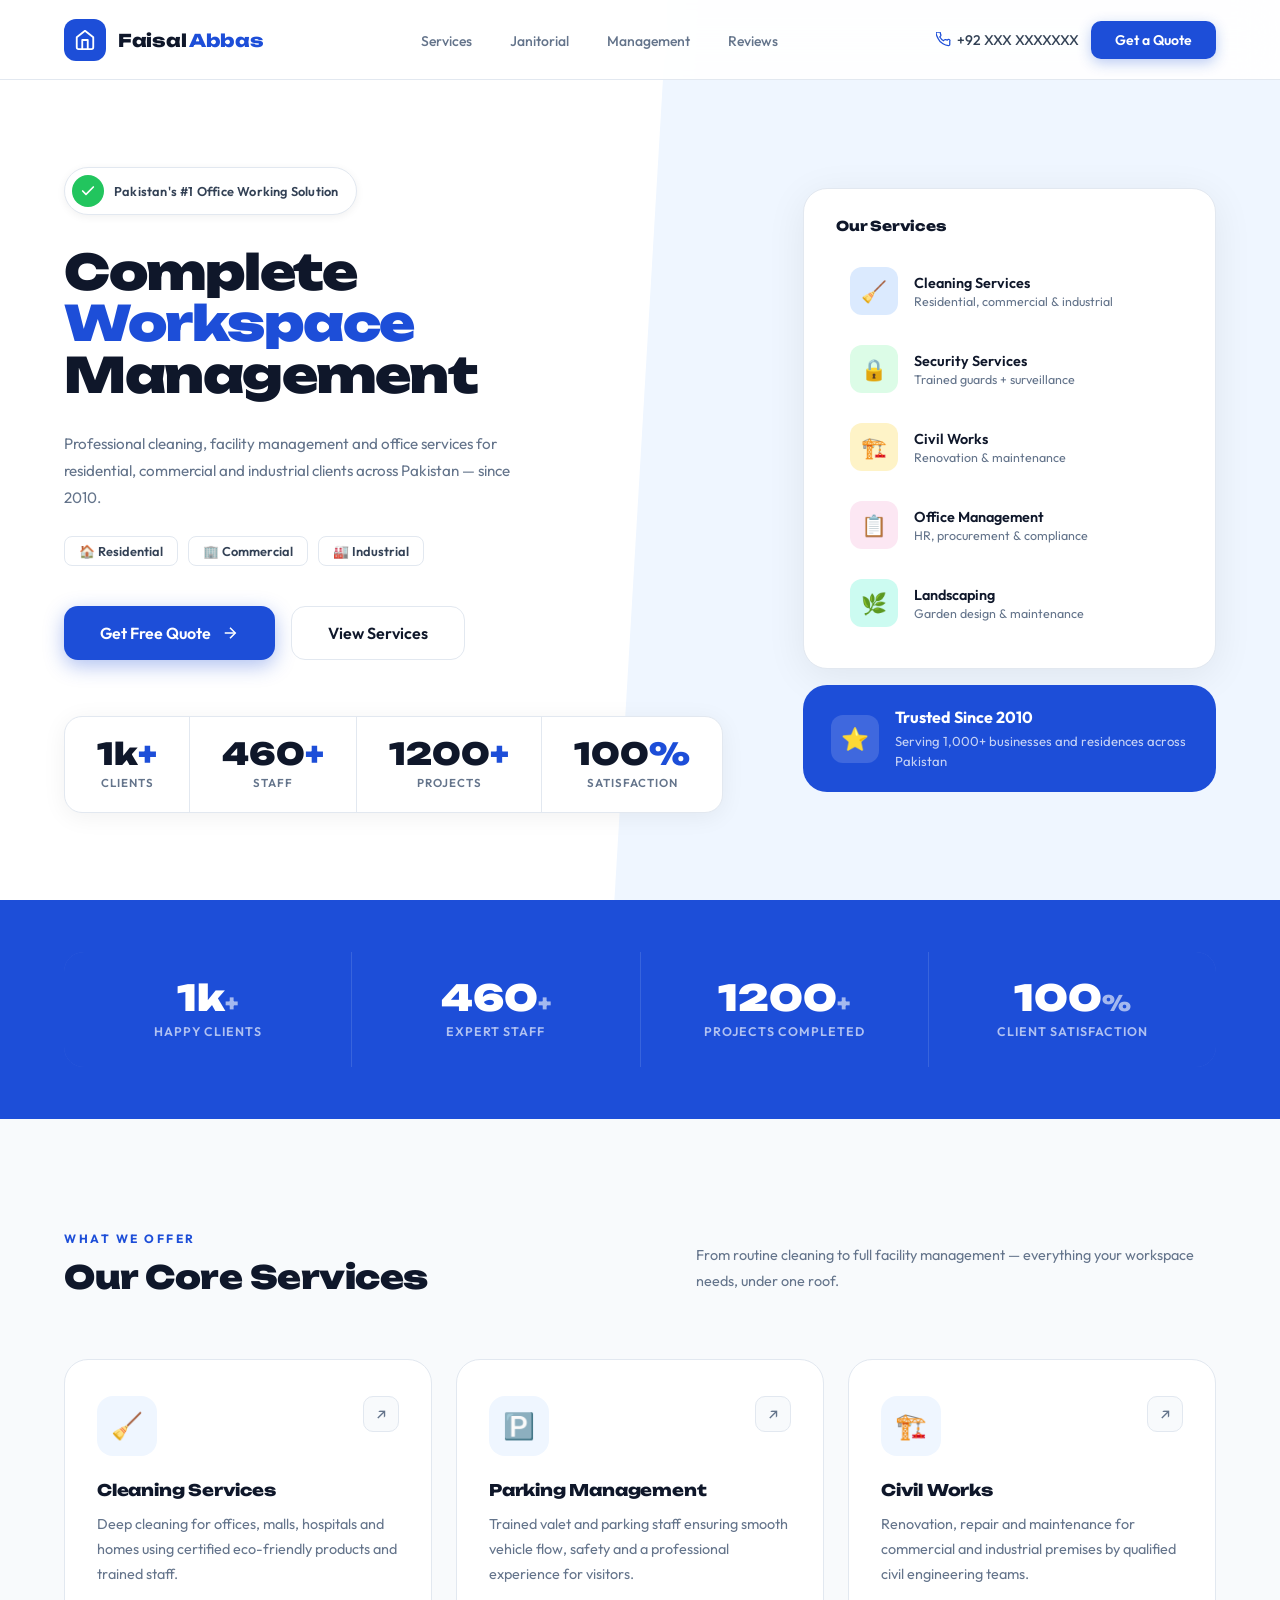
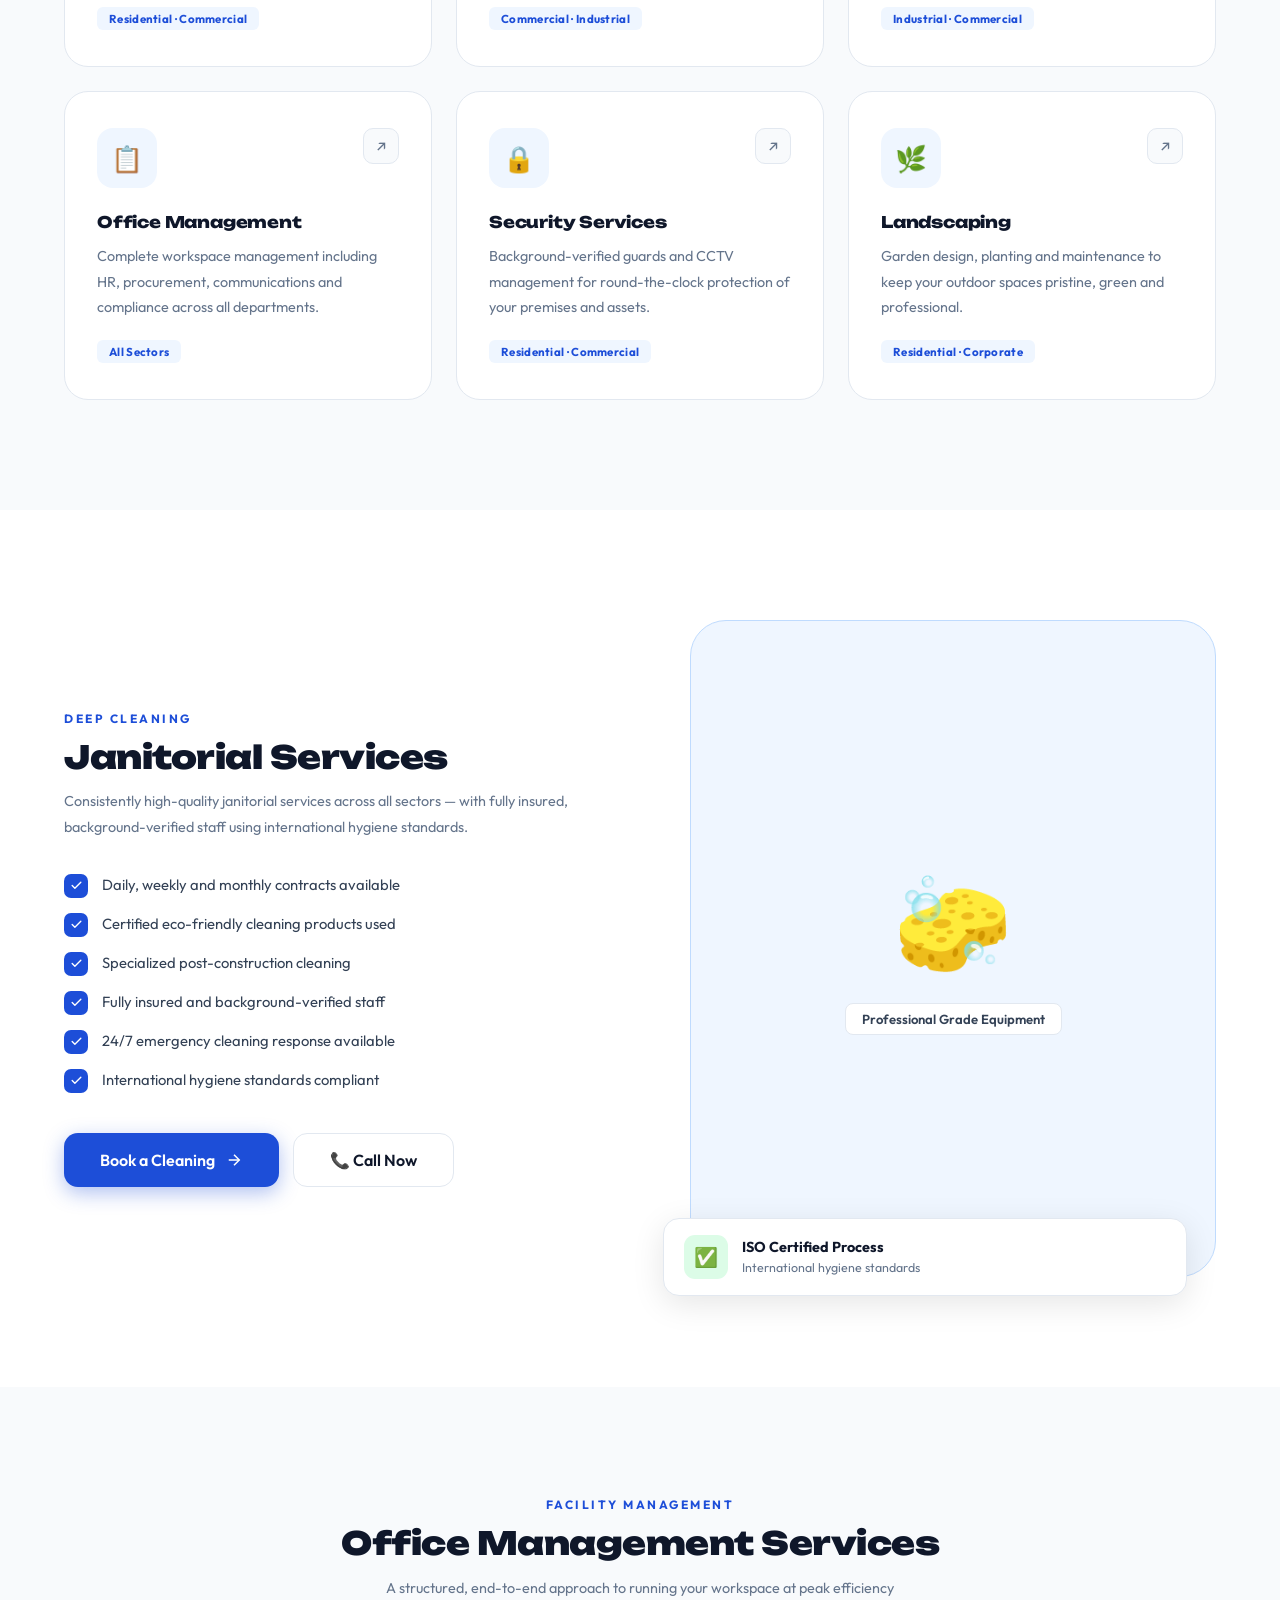
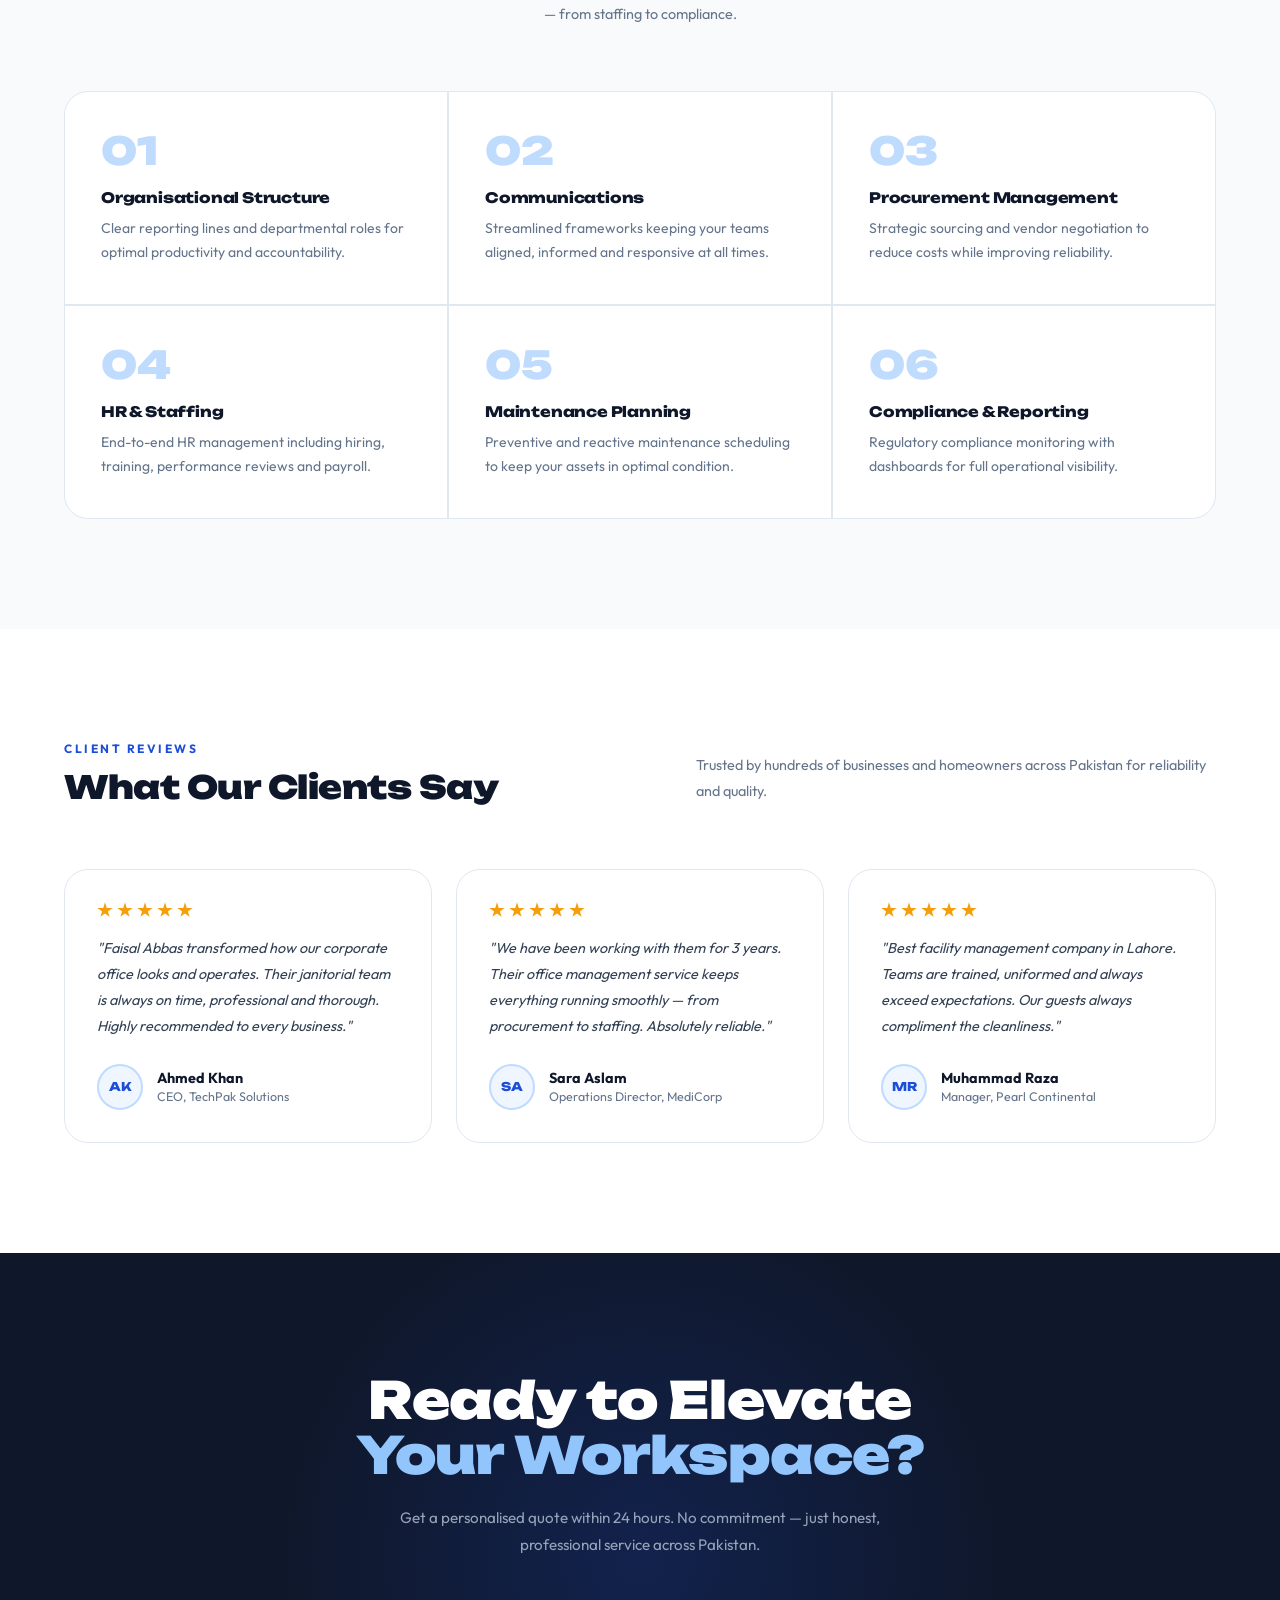
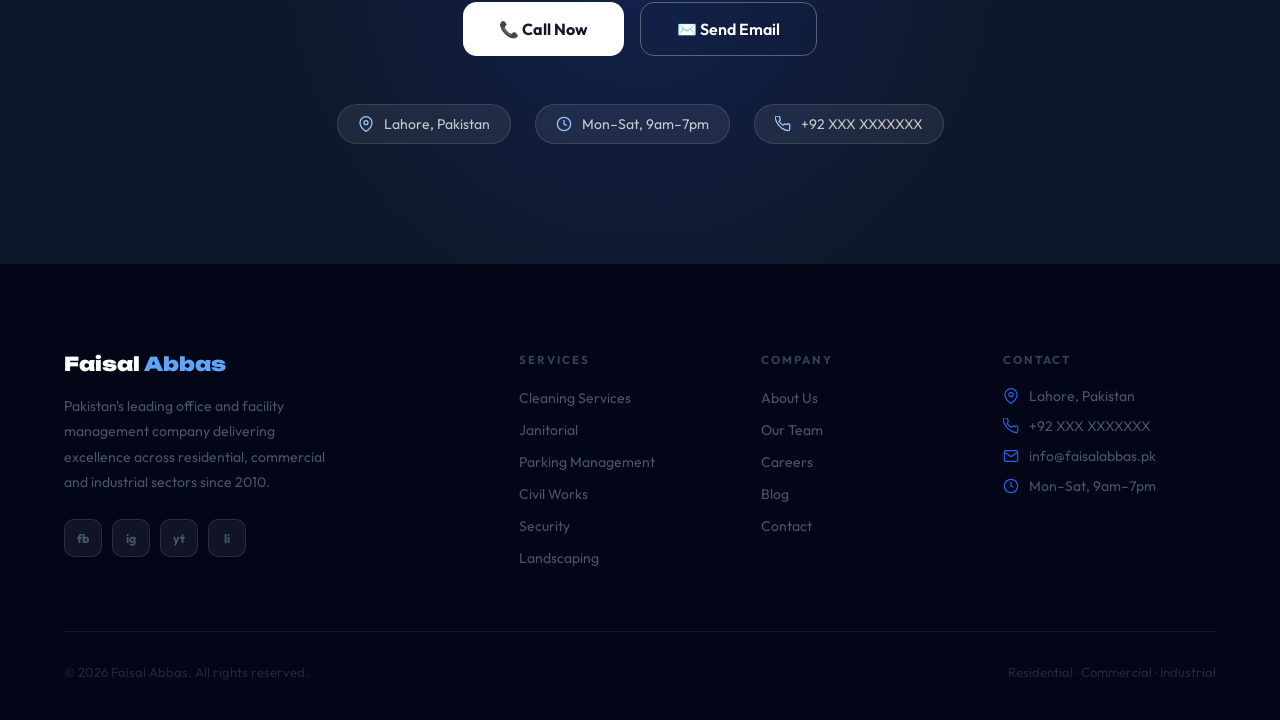
==== index.html @ 0526e0ce "git init" ====
<!DOCTYPE html>
<html lang="en">
<head>
<meta charset="UTF-8">
<meta name="viewport" content="width=device-width, initial-scale=1.0">
<title>Faisal Abbas – Pakistan's #1 Office Working Solution</title>
<link rel="preconnect" href="https://fonts.googleapis.com">
<link href="https://fonts.googleapis.com/css2?family=Unbounded:wght@700;800;900&family=Outfit:wght@300;400;500;600&display=swap" rel="stylesheet">
<style>
/* ═══════════════════════════════════════════
   RESET & BASE
═══════════════════════════════════════════ */
*, *::before, *::after { box-sizing: border-box; margin: 0; padding: 0; }

:root {
  --blue:       #1D4ED8;
  --blue-dark:  #1E3A8A;
  --blue-light: #EFF6FF;
  --blue-mid:   #BFDBFE;
  --ink:        #0F172A;
  --body:       #334155;
  --muted:      #64748B;
  --border:     #E2E8F0;
  --bg:         #F8FAFC;
  --white:      #FFFFFF;
  --gold:       #F59E0B;
  --green:      #22C55E;

  --nav-h:      80px;
  --max:        1440px;
  --gutter:     clamp(24px, 5vw, 120px);
  --radius:     14px;
  --radius-lg:  24px;
  --radius-xl:  36px;
}

html { scroll-behavior: smooth; }
body {
  font-family: 'Outfit', sans-serif;
  background: var(--white);
  color: var(--ink);
  overflow-x: hidden;
  -webkit-font-smoothing: antialiased;
}

img { display: block; max-width: 100%; }
a { text-decoration: none; }

/* ═══════════════════════════════════════════
   LAYOUT UTILITY
═══════════════════════════════════════════ */
.wrap {
  width: 100%;
  max-width: var(--max);
  margin-left: auto;
  margin-right: auto;
  padding-left: var(--gutter);
  padding-right: var(--gutter);
}

/* ═══════════════════════════════════════════
   NAVBAR
═══════════════════════════════════════════ */
.nav {
  position: fixed;
  top: 0; left: 0; right: 0;
  z-index: 9999;
  height: var(--nav-h);
  background: rgba(255,255,255,0.90);
  backdrop-filter: blur(20px);
  -webkit-backdrop-filter: blur(20px);
  border-bottom: 1px solid var(--border);
  transition: box-shadow .3s;
}
.nav.scrolled { box-shadow: 0 4px 32px rgba(0,0,0,0.08); }
.nav-inner {
  height: 100%;
  display: flex;
  align-items: center;
  justify-content: space-between;
  gap: 32px;
}
.logo {
  display: flex;
  align-items: center;
  gap: 12px;
  flex-shrink: 0;
}
.logo-badge {
  width: 42px; height: 42px;
  border-radius: 12px;
  background: var(--blue);
  display: flex; align-items: center; justify-content: center;
}
.logo-badge svg { width: 22px; height: 22px; fill: none; stroke: #fff; stroke-width: 2; stroke-linecap: round; stroke-linejoin: round; }
.logo-name {
  font-family: 'Unbounded', sans-serif;
  font-size: 1.1rem; font-weight: 800;
  color: var(--ink); letter-spacing: -.3px;
}
.logo-name span { color: var(--blue); }

.nav-links {
  display: flex; align-items: center; gap: 2px;
  list-style: none;
  flex: 1; justify-content: center;
}
.nav-links a {
  font-size: .875rem; font-weight: 500;
  color: var(--muted); padding: 9px 18px;
  border-radius: 10px;
  transition: color .2s, background .2s;
}
.nav-links a:hover { color: var(--blue); background: var(--blue-light); }

.nav-right { display: flex; align-items: center; gap: 12px; flex-shrink: 0; }
.nav-tel {
  font-size: .875rem; font-weight: 500;
  color: var(--body); display: flex; align-items: center; gap: 6px;
}
.nav-tel svg { width: 15px; height: 15px; stroke: var(--blue); fill: none; stroke-width: 2; }
.btn-nav {
  background: var(--blue); color: #fff;
  padding: 10px 24px; border-radius: 10px;
  font-size: .875rem; font-weight: 600;
  border: none; cursor: pointer;
  transition: background .2s, transform .2s, box-shadow .2s;
  box-shadow: 0 4px 14px rgba(29,78,216,.3);
  white-space: nowrap;
}
.btn-nav:hover { background: var(--blue-dark); transform: translateY(-1px); box-shadow: 0 8px 24px rgba(29,78,216,.4); }

.hamburger {
  display: none; flex-direction: column; gap: 5px;
  background: none; border: none; cursor: pointer; padding: 6px;
}
.hamburger span { display: block; width: 24px; height: 2px; background: var(--ink); border-radius: 2px; transition: .28s; }
.hamburger.open span:nth-child(1) { transform: rotate(45deg) translate(5px, 5px); }
.hamburger.open span:nth-child(2) { opacity: 0; }
.hamburger.open span:nth-child(3) { transform: rotate(-45deg) translate(5px, -5px); }

/* Mobile menu */
.mob-nav {
  display: none;
  position: fixed;
  top: var(--nav-h); left: 0; right: 0;
  background: var(--white);
  border-bottom: 1px solid var(--border);
  z-index: 9998;
  padding: 20px var(--gutter) 28px;
  flex-direction: column; gap: 4px;
  box-shadow: 0 8px 32px rgba(0,0,0,.1);
}
.mob-nav.open { display: flex; }
.mob-nav a {
  font-size: 1rem; font-weight: 500; color: var(--body);
  padding: 13px 16px; border-radius: 10px;
  transition: background .15s, color .15s;
}
.mob-nav a:hover { background: var(--blue-light); color: var(--blue); }
.mob-nav .mob-cta {
  margin-top: 12px; background: var(--blue); color: #fff !important;
  text-align: center; font-weight: 600; border-radius: 12px; padding: 14px !important;
}

/* ═══════════════════════════════════════════
   HERO
═══════════════════════════════════════════ */
.hero {
  padding-top: var(--nav-h);
  min-height: 100vh;
  display: flex; flex-direction: column;
  background: var(--white);
  position: relative;
  overflow: hidden;
}

/* Big decorative shape */
.hero::before {
  content: '';
  position: absolute;
  top: 0; right: 0;
  width: 52%;
  height: 100%;
  background: var(--blue-light);
  clip-path: polygon(8% 0%, 100% 0%, 100% 100%, 0% 100%);
  z-index: 0;
}

.hero-wrap {
  flex: 1;
  display: grid;
  grid-template-columns: 1fr 1fr;
  align-items: center;
  gap: 80px;
  padding-top: 80px;
  padding-bottom: 80px;
  position: relative;
  z-index: 1;
}

/* Left */
.hero-left {}
.hero-eyebrow {
  display: inline-flex; align-items: center; gap: 10px;
  background: var(--white);
  border: 1px solid var(--border);
  border-radius: 100px;
  padding: 7px 18px 7px 7px;
  margin-bottom: 32px;
  box-shadow: 0 2px 8px rgba(0,0,0,.06);
}
.eyebrow-dot {
  width: 32px; height: 32px; border-radius: 50%;
  background: var(--green);
  display: flex; align-items: center; justify-content: center;
}
.eyebrow-dot svg { width: 16px; height: 16px; stroke: #fff; fill: none; stroke-width: 2.5; stroke-linecap: round; stroke-linejoin: round; }
.hero-eyebrow span { font-size: .8rem; font-weight: 600; color: var(--body); letter-spacing: .2px; }

.hero h1 {
  font-family: 'Unbounded', sans-serif;
  font-size: clamp(2.6rem, 3.8vw, 5.2rem);
  font-weight: 900;
  line-height: 1.06;
  letter-spacing: -1.5px;
  color: var(--ink);
}
.hero h1 .accent { color: var(--blue); }
.hero h1 .line-block { display: block; }

.hero-sub {
  margin-top: 28px;
  font-size: clamp(.95rem, 1.1vw, 1.15rem);
  color: var(--muted);
  line-height: 1.8;
  max-width: 480px;
  font-weight: 400;
}

.hero-sectors {
  display: flex; gap: 10px; flex-wrap: wrap;
  margin-top: 24px;
}
.sector {
  font-size: .8rem; font-weight: 600; color: var(--body);
  background: var(--white); border: 1px solid var(--border);
  border-radius: 8px; padding: 6px 14px;
}

.hero-actions {
  display: flex; gap: 16px; flex-wrap: wrap;
  margin-top: 40px;
}

.btn-primary {
  display: inline-flex; align-items: center; gap: 10px;
  background: var(--blue); color: #fff;
  padding: 16px 36px; border-radius: var(--radius);
  font-size: 1rem; font-weight: 600;
  border: none; cursor: pointer;
  box-shadow: 0 6px 20px rgba(29,78,216,.35);
  transition: transform .22s, box-shadow .22s, background .22s;
}
.btn-primary:hover { transform: translateY(-3px); box-shadow: 0 14px 36px rgba(29,78,216,.45); background: var(--blue-dark); }
.btn-primary svg { width: 18px; height: 18px; stroke: #fff; fill: none; stroke-width: 2; }

.btn-secondary {
  display: inline-flex; align-items: center; gap: 10px;
  background: var(--white); color: var(--ink);
  padding: 16px 36px; border-radius: var(--radius);
  font-size: 1rem; font-weight: 600;
  border: 1.5px solid var(--border);
  transition: border-color .2s, transform .2s;
}
.btn-secondary:hover { border-color: #94a3b8; transform: translateY(-2px); }

.hero-stats {
  display: flex; gap: 0;
  margin-top: 56px;
  background: var(--white);
  border: 1px solid var(--border);
  border-radius: 18px;
  overflow: hidden;
  box-shadow: 0 4px 24px rgba(0,0,0,.06);
  width: fit-content;
}
.hs {
  padding: 22px 32px;
  border-right: 1px solid var(--border);
  text-align: center;
}
.hs:last-child { border-right: none; }
.hs-num {
  font-family: 'Unbounded', sans-serif;
  font-size: 1.9rem; font-weight: 900;
  color: var(--ink); line-height: 1;
}
.hs-num em { color: var(--blue); font-style: normal; }
.hs-lbl { font-size: .72rem; font-weight: 600; text-transform: uppercase; letter-spacing: 1px; color: var(--muted); margin-top: 6px; }

/* Right panel */
.hero-right {
  display: flex;
  flex-direction: column;
  gap: 16px;
}

.hero-card {
  background: var(--white);
  border: 1px solid var(--border);
  border-radius: var(--radius-lg);
  padding: 28px 32px;
  box-shadow: 0 8px 40px rgba(0,0,0,.07);
}
.hero-card-title {
  font-family: 'Unbounded', sans-serif;
  font-size: .85rem; font-weight: 800;
  color: var(--ink); margin-bottom: 20px;
  letter-spacing: -.2px;
}

.svc-row {
  display: flex; align-items: center; gap: 16px;
  padding: 13px 14px; border-radius: 12px;
  transition: background .2s; cursor: default;
  margin-bottom: 4px;
}
.svc-row:last-child { margin-bottom: 0; }
.svc-row:hover { background: var(--bg); }
.svc-ico {
  width: 48px; height: 48px; border-radius: 12px;
  display: flex; align-items: center; justify-content: center;
  font-size: 1.3rem; flex-shrink: 0;
}
.ico-blue  { background: #DBEAFE; }
.ico-green { background: #DCFCE7; }
.ico-amber { background: #FEF3C7; }
.ico-pink  { background: #FCE7F3; }
.ico-teal  { background: #CCFBF1; }
.ico-red   { background: #FEE2E2; }
.svc-info h4 { font-size: .9rem; font-weight: 600; color: var(--ink); margin-bottom: 2px; }
.svc-info p  { font-size: .78rem; color: var(--muted); }

.hero-trust {
  background: var(--blue);
  border-radius: var(--radius-lg);
  padding: 22px 28px;
  display: flex; align-items: center; gap: 16px;
}
.trust-icon {
  width: 48px; height: 48px; border-radius: 12px;
  background: rgba(255,255,255,.15);
  display: flex; align-items: center; justify-content: center;
  font-size: 1.4rem; flex-shrink: 0;
}
.trust-text strong { font-size: 1rem; font-weight: 700; color: #fff; display: block; margin-bottom: 3px; }
.trust-text span { font-size: .82rem; color: rgba(255,255,255,.75); }

/* ═══════════════════════════════════════════
   STATS BANNER
═══════════════════════════════════════════ */
.stats-band {
  background: var(--blue);
  padding: 52px 0;
}
.stats-band-inner {
  display: grid;
  grid-template-columns: repeat(4, 1fr);
  gap: 1px;
  background: rgba(255,255,255,.12);
  border-radius: 20px;
  overflow: hidden;
}
.sb-item {
  background: var(--blue);
  padding: 28px 20px;
  text-align: center;
  transition: background .2s;
}
.sb-item:hover { background: var(--blue-dark); }
.sb-val {
  font-family: 'Unbounded', sans-serif;
  font-size: clamp(2rem, 2.8vw, 2.8rem);
  font-weight: 900; color: #fff; line-height: 1;
}
.sb-val em { color: rgba(255,255,255,.6); font-style: normal; font-size: .6em; }
.sb-lbl { font-size: .78rem; font-weight: 600; color: rgba(255,255,255,.65); text-transform: uppercase; letter-spacing: 1px; margin-top: 8px; }

/* ═══════════════════════════════════════════
   COMMON SECTION STYLES
═══════════════════════════════════════════ */
.section { padding: 110px 0; }
.section-alt { background: var(--bg); }
.section-white { background: var(--white); }

.sec-eyebrow {
  font-size: .75rem; font-weight: 700;
  letter-spacing: 2.5px; text-transform: uppercase;
  color: var(--blue); display: block; margin-bottom: 14px;
}
.sec-title {
  font-family: 'Unbounded', sans-serif;
  font-size: clamp(1.8rem, 2.5vw, 2.8rem);
  font-weight: 900; letter-spacing: -.5px;
  line-height: 1.1; color: var(--ink);
}
.sec-desc {
  font-size: clamp(.9rem, 1vw, 1.05rem);
  color: var(--muted); line-height: 1.8;
  max-width: 520px; margin-top: 14px;
}

.sec-head-row {
  display: flex; justify-content: space-between;
  align-items: flex-end; gap: 40px;
  margin-bottom: 64px; flex-wrap: wrap;
}
.sec-head-center { text-align: center; margin-bottom: 64px; }
.sec-head-center .sec-desc { margin-left: auto; margin-right: auto; }

/* ═══════════════════════════════════════════
   SERVICES
═══════════════════════════════════════════ */
.srv-grid {
  display: grid;
  grid-template-columns: repeat(3, 1fr);
  gap: 24px;
}
.srv-card {
  background: var(--white);
  border: 1px solid var(--border);
  border-radius: var(--radius-lg);
  padding: 36px 32px;
  position: relative; cursor: default;
  transition: transform .3s, box-shadow .3s, border-color .3s;
}
.srv-card::after {
  content: '';
  position: absolute; inset: 0;
  border-radius: var(--radius-lg);
  border: 2px solid var(--blue);
  opacity: 0; transition: opacity .3s;
}
.srv-card:hover { transform: translateY(-8px); box-shadow: 0 20px 60px rgba(0,0,0,.1); }
.srv-card:hover::after { opacity: 1; }

.srv-top { display: flex; justify-content: space-between; align-items: flex-start; margin-bottom: 24px; }
.srv-icon {
  width: 60px; height: 60px; border-radius: 16px;
  background: var(--blue-light);
  display: flex; align-items: center; justify-content: center;
  font-size: 1.6rem;
}
.srv-arrow {
  width: 36px; height: 36px; border-radius: 10px;
  background: var(--bg); border: 1px solid var(--border);
  display: flex; align-items: center; justify-content: center;
  color: var(--muted); font-size: 1rem;
  transition: background .2s, color .2s, border-color .2s;
}
.srv-card:hover .srv-arrow { background: var(--blue); color: #fff; border-color: var(--blue); }
.srv-card h3 {
  font-family: 'Unbounded', sans-serif;
  font-size: 1rem; font-weight: 800;
  color: var(--ink); margin-bottom: 12px; letter-spacing: -.2px;
}
.srv-card p { font-size: .9rem; color: var(--muted); line-height: 1.75; }
.srv-tag {
  display: inline-block; margin-top: 20px;
  font-size: .72rem; font-weight: 700;
  color: var(--blue); background: var(--blue-light);
  border-radius: 6px; padding: 4px 12px;
  letter-spacing: .3px;
}

/* ═══════════════════════════════════════════
   JANITORIAL SPLIT
═══════════════════════════════════════════ */
.split-grid {
  display: grid;
  grid-template-columns: 1fr 1fr;
  gap: 100px;
  align-items: center;
}

.split-content .sec-desc { max-width: 100%; }

.checklist {
  list-style: none;
  display: flex; flex-direction: column; gap: 14px;
  margin-top: 32px;
}
.checklist li {
  display: flex; align-items: flex-start; gap: 14px;
  font-size: .925rem; color: var(--body); line-height: 1.65;
}
.chk-box {
  width: 24px; height: 24px; border-radius: 7px;
  background: var(--blue);
  display: flex; align-items: center; justify-content: center;
  flex-shrink: 0; margin-top: 1px;
}
.chk-box svg { width: 13px; height: 13px; stroke: #fff; fill: none; stroke-width: 2.5; stroke-linecap: round; stroke-linejoin: round; }

.split-actions { display: flex; gap: 14px; flex-wrap: wrap; margin-top: 40px; }

.split-visual {
  position: relative;
}
.visual-panel {
  background: var(--blue-light);
  border-radius: var(--radius-xl);
  border: 1px solid var(--blue-mid);
  aspect-ratio: 4/5;
  display: flex; flex-direction: column;
  align-items: center; justify-content: center;
  gap: 20px;
  overflow: visible;
  position: relative;
}
.vp-emoji { font-size: 6rem; }
.vp-label {
  font-size: .82rem; font-weight: 600; color: var(--body);
  background: var(--white); border: 1px solid var(--border);
  border-radius: 8px; padding: 7px 16px;
}

.vp-float {
  position: absolute;
  bottom: -20px; left: -28px; right: 28px;
  background: var(--white);
  border: 1px solid var(--border);
  border-radius: 16px;
  padding: 16px 20px;
  display: flex; align-items: center; gap: 14px;
  box-shadow: 0 8px 32px rgba(0,0,0,.1);
}
.vf-ico {
  width: 44px; height: 44px; border-radius: 11px;
  background: #DCFCE7;
  display: flex; align-items: center; justify-content: center;
  font-size: 1.2rem; flex-shrink: 0;
}
.vf-content strong { font-size: .9rem; font-weight: 700; color: var(--ink); display: block; }
.vf-content span { font-size: .78rem; color: var(--muted); }

/* ═══════════════════════════════════════════
   OFFICE MANAGEMENT
═══════════════════════════════════════════ */
.mgmt-grid {
  display: grid;
  grid-template-columns: repeat(3, 1fr);
  gap: 2px;
  background: var(--border);
  border-radius: 24px;
  overflow: hidden;
  border: 1px solid var(--border);
}
.mgmt-card {
  background: var(--white);
  padding: 40px 36px;
  transition: background .2s;
  position: relative;
}
.mgmt-card:hover { background: var(--blue-light); }
.mgmt-num {
  font-family: 'Unbounded', sans-serif;
  font-size: 2.4rem; font-weight: 900;
  color: var(--blue-mid); line-height: 1;
  margin-bottom: 18px;
}
.mgmt-card h4 {
  font-family: 'Unbounded', sans-serif;
  font-size: .9rem; font-weight: 800;
  color: var(--ink); margin-bottom: 10px; letter-spacing: -.2px;
}
.mgmt-card p { font-size: .875rem; color: var(--muted); line-height: 1.7; }

/* ═══════════════════════════════════════════
   TESTIMONIALS
═══════════════════════════════════════════ */
.t-grid {
  display: grid;
  grid-template-columns: repeat(3, 1fr);
  gap: 24px;
}
.t-card {
  background: var(--white);
  border: 1px solid var(--border);
  border-radius: var(--radius-lg);
  padding: 32px;
  transition: transform .3s, box-shadow .3s;
  display: flex; flex-direction: column;
}
.t-card:hover { transform: translateY(-6px); box-shadow: 0 16px 48px rgba(0,0,0,.08); }
.t-stars { display: flex; gap: 4px; margin-bottom: 18px; }
.star {
  width: 16px; height: 16px;
  background: var(--gold);
  clip-path: polygon(50% 0%,61% 35%,98% 35%,68% 57%,79% 91%,50% 70%,21% 91%,32% 57%,2% 35%,39% 35%);
}
.t-card blockquote {
  font-size: .9rem; color: var(--body);
  line-height: 1.8; font-style: italic;
  flex: 1; margin-bottom: 24px;
}
.t-author { display: flex; align-items: center; gap: 14px; }
.t-avatar {
  width: 46px; height: 46px; border-radius: 50%;
  background: var(--blue-light);
  border: 2px solid var(--blue-mid);
  display: flex; align-items: center; justify-content: center;
  font-family: 'Unbounded', sans-serif;
  font-size: .75rem; font-weight: 800; color: var(--blue);
  flex-shrink: 0;
}
.t-info .t-name { font-size: .9rem; font-weight: 700; color: var(--ink); }
.t-info .t-role { font-size: .78rem; color: var(--muted); margin-top: 2px; }

/* ═══════════════════════════════════════════
   CTA
═══════════════════════════════════════════ */
.cta-section {
  background: var(--ink);
  padding: 120px 0;
  position: relative; overflow: hidden;
}
.cta-section::before {
  content: '';
  position: absolute;
  width: 800px; height: 800px;
  border-radius: 50%;
  background: radial-gradient(circle, rgba(29,78,216,.2), transparent 65%);
  top: 50%; left: 50%;
  transform: translate(-50%, -50%);
  pointer-events: none;
}
.cta-inner { text-align: center; position: relative; z-index: 1; }
.cta-inner h2 {
  font-family: 'Unbounded', sans-serif;
  font-size: clamp(2rem, 4vw, 4rem);
  font-weight: 900; color: var(--white);
  line-height: 1.08; letter-spacing: -.8px;
  margin-bottom: 20px;
}
.cta-inner h2 em { color: #93C5FD; font-style: normal; }
.cta-inner p {
  font-size: clamp(.95rem, 1.1vw, 1.1rem);
  color: #94A3B8; max-width: 500px;
  margin: 0 auto 44px; line-height: 1.8;
}
.cta-buttons { display: flex; gap: 16px; justify-content: center; flex-wrap: wrap; }
.btn-cta-white {
  display: inline-flex; align-items: center; gap: 10px;
  background: var(--white); color: var(--ink);
  padding: 16px 36px; border-radius: var(--radius);
  font-size: 1rem; font-weight: 700;
  border: none; cursor: pointer;
  transition: transform .2s, box-shadow .2s;
}
.btn-cta-white:hover { transform: translateY(-3px); box-shadow: 0 12px 36px rgba(0,0,0,.25); }
.btn-cta-outline {
  display: inline-flex; align-items: center; gap: 10px;
  background: transparent; color: var(--white);
  padding: 16px 36px; border-radius: var(--radius);
  font-size: 1rem; font-weight: 600;
  border: 1.5px solid rgba(255,255,255,.3);
  transition: border-color .2s, background .2s;
}
.btn-cta-outline:hover { border-color: rgba(255,255,255,.7); background: rgba(255,255,255,.07); }

/* Contact info pills */
.cta-info {
  display: flex; justify-content: center; gap: 24px;
  flex-wrap: wrap; margin-top: 48px;
}
.cta-info-pill {
  display: flex; align-items: center; gap: 10px;
  background: rgba(255,255,255,.07);
  border: 1px solid rgba(255,255,255,.12);
  border-radius: 100px; padding: 10px 20px;
  font-size: .875rem; color: rgba(255,255,255,.75);
}
.cta-info-pill svg { width: 16px; height: 16px; stroke: #93C5FD; fill: none; stroke-width: 2; }

/* ═══════════════════════════════════════════
   FOOTER
═══════════════════════════════════════════ */
.footer {
  background: #020617;
  padding: 88px 0 40px;
}
.footer-grid {
  display: grid;
  grid-template-columns: 2.2fr 1fr 1fr 1.2fr;
  gap: 64px;
  margin-bottom: 64px;
}
.footer-brand {}
.footer-logo {
  font-family: 'Unbounded', sans-serif;
  font-size: 1.2rem; font-weight: 900;
  color: var(--white); margin-bottom: 18px;
}
.footer-logo em { color: #60A5FA; font-style: normal; }
.footer-brand p {
  font-size: .875rem; color: #475569;
  line-height: 1.8; max-width: 280px;
}
.footer-socials { display: flex; gap: 10px; margin-top: 24px; }
.f-soc {
  width: 38px; height: 38px; border-radius: 10px;
  background: rgba(255,255,255,.06);
  border: 1px solid rgba(255,255,255,.1);
  display: flex; align-items: center; justify-content: center;
  color: #475569; font-size: .78rem; font-weight: 700;
  transition: background .2s, color .2s, border-color .2s;
}
.f-soc:hover { background: var(--blue); color: var(--white); border-color: var(--blue); }

.f-col h5 {
  font-size: .72rem; font-weight: 700;
  letter-spacing: 2px; text-transform: uppercase;
  color: #334155; margin-bottom: 20px;
}
.f-col ul { list-style: none; display: flex; flex-direction: column; gap: 12px; }
.f-col ul li a {
  font-size: .875rem; color: #475569;
  transition: color .15s;
}
.f-col ul li a:hover { color: var(--white); }

.footer-contact-item {
  display: flex; align-items: center; gap: 10px;
  font-size: .875rem; color: #475569;
  margin-bottom: 12px;
}
.footer-contact-item svg { width: 16px; height: 16px; stroke: #2563EB; fill: none; stroke-width: 1.8; flex-shrink: 0; }
.footer-contact-item a { color: #475569; transition: color .15s; }
.footer-contact-item a:hover { color: var(--white); }

.footer-bottom {
  border-top: 1px solid rgba(255,255,255,.07);
  padding-top: 32px;
  display: flex; justify-content: space-between;
  align-items: center; flex-wrap: wrap; gap: 12px;
}
.footer-bottom p { font-size: .82rem; color: #1E293B; }

/* ═══════════════════════════════════════════
   SCROLL REVEAL
═══════════════════════════════════════════ */
.r { opacity: 0; transform: translateY(32px); transition: opacity .6s ease, transform .6s ease; }
.r.v { opacity: 1; transform: none; }
.r.d1 { transition-delay: .1s; }
.r.d2 { transition-delay: .2s; }
.r.d3 { transition-delay: .3s; }

/* ═══════════════════════════════════════════
   RESPONSIVE — 1200px
═══════════════════════════════════════════ */
@media (max-width: 1200px) {
  .hero-wrap { gap: 56px; }
  .split-grid { gap: 64px; }
  .footer-grid { grid-template-columns: 1.8fr 1fr 1fr 1fr; gap: 40px; }
}

/* ═══════════════════════════════════════════
   RESPONSIVE — 1024px (Tablet landscape)
═══════════════════════════════════════════ */
@media (max-width: 1024px) {
  :root { --nav-h: 68px; }

  /* Nav */
  .nav-links, .nav-tel { display: none; }
  .hamburger { display: flex; }

  /* Hero */
  .hero::before { display: none; }
  .hero-wrap { grid-template-columns: 1fr; gap: 0; padding-top: 60px; padding-bottom: 60px; }
  .hero-right { display: none; }
  .hero-stats { width: 100%; }
  .hs { flex: 1; padding: 18px 20px; }

  /* Services */
  .srv-grid { grid-template-columns: 1fr 1fr; gap: 20px; }

  /* Janitorial */
  .split-grid { grid-template-columns: 1fr; gap: 56px; }

  /* Mgmt */
  .mgmt-grid { grid-template-columns: 1fr 1fr; }

  /* Testimonials */
  .t-grid { grid-template-columns: 1fr 1fr; gap: 20px; }

  /* Stats band */
  .stats-band-inner { grid-template-columns: 1fr 1fr; }

  /* Footer */
  .footer-grid { grid-template-columns: 1fr 1fr; gap: 40px; }
  .footer-brand { grid-column: 1 / -1; }
  .footer-brand p { max-width: 480px; }
}

/* ═══════════════════════════════════════════
   RESPONSIVE — 768px (Tablet portrait)
═══════════════════════════════════════════ */
@media (max-width: 768px) {
  .section { padding: 80px 0; }

  .hero-stats { flex-wrap: wrap; width: 100%; border-radius: 14px; }
  .hs { flex: 1 1 40%; border-bottom: 1px solid var(--border); }
  .hs:nth-child(odd) { border-right: 1px solid var(--border); }
  .hs:nth-last-child(-n+2) { border-bottom: none; }

  .sec-head-row { flex-direction: column; align-items: flex-start; gap: 16px; }
  .sec-head-row .sec-desc { max-width: 100%; }

  .srv-grid { grid-template-columns: 1fr; gap: 16px; }
  .mgmt-grid { grid-template-columns: 1fr; }
  .t-grid { grid-template-columns: 1fr; gap: 16px; }

  .stats-band-inner { grid-template-columns: 1fr 1fr; }
  .sb-item { padding: 24px 16px; }

  .footer-grid { grid-template-columns: 1fr; gap: 36px; }
  .footer-brand { grid-column: auto; }
}

/* ═══════════════════════════════════════════
   RESPONSIVE — 480px (Mobile)
═══════════════════════════════════════════ */
@media (max-width: 480px) {
  :root { --nav-h: 60px; --gutter: 20px; }

  .logo-name { font-size: .95rem; }

  .hero h1 { letter-spacing: -1px; }
  .hero-eyebrow { padding: 6px 14px 6px 6px; }
  .eyebrow-dot { width: 28px; height: 28px; }
  .hero-eyebrow span { font-size: .75rem; }

  .hero-actions { flex-direction: column; }
  .btn-primary, .btn-secondary { width: 100%; justify-content: center; }

  .hero-stats { border-radius: 12px; }
  .hs { padding: 16px; }
  .hs-num { font-size: 1.5rem; }

  .stats-band-inner { grid-template-columns: 1fr 1fr; }

  .hero-sectors { gap: 6px; }

  .vp-float { left: 0; right: 0; bottom: -16px; }

  .cta-inner h2 { letter-spacing: -.5px; }
  .cta-buttons { flex-direction: column; align-items: center; }
  .btn-cta-white, .btn-cta-outline { width: 100%; justify-content: center; }

  .cta-info { flex-direction: column; align-items: center; }

  .footer-socials { flex-wrap: wrap; }
}
</style>
</head>
<body>

<!-- ───────────── NAVBAR ───────────── -->
<nav class="nav" id="navbar">
  <div class="wrap nav-inner">
    <a href="#" class="logo">
      <div class="logo-badge">
        <svg viewBox="0 0 24 24"><path d="M3 9l9-7 9 7v11a2 2 0 01-2 2H5a2 2 0 01-2-2z"/><polyline points="9 22 9 12 15 12 15 22"/></svg>
      </div>
      <span class="logo-name">Faisal <span>Abbas</span></span>
    </a>

    <ul class="nav-links">
      <li><a href="#services">Services</a></li>
      <li><a href="#janitorial">Janitorial</a></li>
      <li><a href="#office">Management</a></li>
      <li><a href="#testimonials">Reviews</a></li>
    </ul>

    <div class="nav-right">
      <span class="nav-tel">
        <svg viewBox="0 0 24 24"><path d="M22 16.92v3a2 2 0 01-2.18 2 19.79 19.79 0 01-8.63-3.07A19.5 19.5 0 013.07 9.81 19.79 19.79 0 01.01 1.18 2 2 0 012 0h3a2 2 0 012 1.72c.127.96.361 1.903.7 2.81a2 2 0 01-.45 2.11L6.09 7.91a16 16 0 006 6l1.27-1.27a2 2 0 012.11-.45c.907.339 1.85.573 2.81.7A2 2 0 0122 14.92v2z"/></svg>
        +92 XXX XXXXXXX
      </span>
      <a href="#contact" class="btn-nav">Get a Quote</a>
    </div>

    <button class="hamburger" id="ham" aria-label="Menu">
      <span></span><span></span><span></span>
    </button>
  </div>
</nav>

<!-- Mobile Nav -->
<div class="mob-nav" id="mobNav">
  <a href="#services">Services</a>
  <a href="#janitorial">Janitorial</a>
  <a href="#office">Office Management</a>
  <a href="#testimonials">Reviews</a>
  <a href="#contact" class="mob-cta">Get a Free Quote →</a>
</div>

<!-- ───────────── HERO ───────────── -->
<section class="hero">
  <div class="wrap hero-wrap">

    <!-- LEFT -->
    <div class="hero-left">
      <div class="hero-eyebrow">
        <div class="eyebrow-dot">
          <svg viewBox="0 0 24 24"><polyline points="20 6 9 17 4 12"/></svg>
        </div>
        <span>Pakistan's #1 Office Working Solution</span>
      </div>

      <h1>
        <span class="line-block">Complete</span>
        <span class="line-block accent">Workspace</span>
        <span class="line-block">Management</span>
      </h1>

      <p class="hero-sub">Professional cleaning, facility management and office services for residential, commercial and industrial clients across Pakistan — since 2010.</p>

      <div class="hero-sectors">
        <span class="sector">🏠 Residential</span>
        <span class="sector">🏢 Commercial</span>
        <span class="sector">🏭 Industrial</span>
      </div>

      <div class="hero-actions">
        <a href="#contact" class="btn-primary">
          Get Free Quote
          <svg viewBox="0 0 24 24"><line x1="5" y1="12" x2="19" y2="12"/><polyline points="12 5 19 12 12 19"/></svg>
        </a>
        <a href="#services" class="btn-secondary">View Services</a>
      </div>

      <div class="hero-stats">
        <div class="hs">
          <div class="hs-num">1k<em>+</em></div>
          <div class="hs-lbl">Clients</div>
        </div>
        <div class="hs">
          <div class="hs-num">460<em>+</em></div>
          <div class="hs-lbl">Staff</div>
        </div>
        <div class="hs">
          <div class="hs-num">1200<em>+</em></div>
          <div class="hs-lbl">Projects</div>
        </div>
        <div class="hs">
          <div class="hs-num">100<em>%</em></div>
          <div class="hs-lbl">Satisfaction</div>
        </div>
      </div>
    </div>

    <!-- RIGHT -->
    <div class="hero-right">
      <div class="hero-card">
        <div class="hero-card-title">Our Services</div>
        <div class="svc-row"><div class="svc-ico ico-blue">🧹</div><div class="svc-info"><h4>Cleaning Services</h4><p>Residential, commercial & industrial</p></div></div>
        <div class="svc-row"><div class="svc-ico ico-green">🔒</div><div class="svc-info"><h4>Security Services</h4><p>Trained guards + surveillance</p></div></div>
        <div class="svc-row"><div class="svc-ico ico-amber">🏗️</div><div class="svc-info"><h4>Civil Works</h4><p>Renovation & maintenance</p></div></div>
        <div class="svc-row"><div class="svc-ico ico-pink">📋</div><div class="svc-info"><h4>Office Management</h4><p>HR, procurement & compliance</p></div></div>
        <div class="svc-row"><div class="svc-ico ico-teal">🌿</div><div class="svc-info"><h4>Landscaping</h4><p>Garden design & maintenance</p></div></div>
      </div>

      <div class="hero-trust">
        <div class="trust-icon">⭐</div>
        <div class="trust-text">
          <strong>Trusted Since 2010</strong>
          <span>Serving 1,000+ businesses and residences across Pakistan</span>
        </div>
      </div>
    </div>

  </div>
</section>

<!-- ───────────── STATS BAND ───────────── -->
<div class="stats-band">
  <div class="wrap">
    <div class="stats-band-inner">
      <div class="sb-item"><div class="sb-val">1k<em>+</em></div><div class="sb-lbl">Happy Clients</div></div>
      <div class="sb-item"><div class="sb-val">460<em>+</em></div><div class="sb-lbl">Expert Staff</div></div>
      <div class="sb-item"><div class="sb-val">1200<em>+</em></div><div class="sb-lbl">Projects Completed</div></div>
      <div class="sb-item"><div class="sb-val">100<em>%</em></div><div class="sb-lbl">Client Satisfaction</div></div>
    </div>
  </div>
</div>

<!-- ───────────── SERVICES ───────────── -->
<section class="section section-alt" id="services">
  <div class="wrap">
    <div class="sec-head-row r">
      <div>
        <span class="sec-eyebrow">What We Offer</span>
        <h2 class="sec-title">Our Core Services</h2>
      </div>
      <p class="sec-desc">From routine cleaning to full facility management — everything your workspace needs, under one roof.</p>
    </div>

    <div class="srv-grid">
      <div class="srv-card r">
        <div class="srv-top"><div class="srv-icon">🧹</div><div class="srv-arrow">↗</div></div>
        <h3>Cleaning Services</h3>
        <p>Deep cleaning for offices, malls, hospitals and homes using certified eco-friendly products and trained staff.</p>
        <span class="srv-tag">Residential · Commercial</span>
      </div>
      <div class="srv-card r d1">
        <div class="srv-top"><div class="srv-icon">🅿️</div><div class="srv-arrow">↗</div></div>
        <h3>Parking Management</h3>
        <p>Trained valet and parking staff ensuring smooth vehicle flow, safety and a professional experience for visitors.</p>
        <span class="srv-tag">Commercial · Industrial</span>
      </div>
      <div class="srv-card r d2">
        <div class="srv-top"><div class="srv-icon">🏗️</div><div class="srv-arrow">↗</div></div>
        <h3>Civil Works</h3>
        <p>Renovation, repair and maintenance for commercial and industrial premises by qualified civil engineering teams.</p>
        <span class="srv-tag">Industrial · Commercial</span>
      </div>
      <div class="srv-card r">
        <div class="srv-top"><div class="srv-icon">📋</div><div class="srv-arrow">↗</div></div>
        <h3>Office Management</h3>
        <p>Complete workspace management including HR, procurement, communications and compliance across all departments.</p>
        <span class="srv-tag">All Sectors</span>
      </div>
      <div class="srv-card r d1">
        <div class="srv-top"><div class="srv-icon">🔒</div><div class="srv-arrow">↗</div></div>
        <h3>Security Services</h3>
        <p>Background-verified guards and CCTV management for round-the-clock protection of your premises and assets.</p>
        <span class="srv-tag">Residential · Commercial</span>
      </div>
      <div class="srv-card r d2">
        <div class="srv-top"><div class="srv-icon">🌿</div><div class="srv-arrow">↗</div></div>
        <h3>Landscaping</h3>
        <p>Garden design, planting and maintenance to keep your outdoor spaces pristine, green and professional.</p>
        <span class="srv-tag">Residential · Corporate</span>
      </div>
    </div>
  </div>
</section>

<!-- ───────────── JANITORIAL ───────────── -->
<section class="section section-white" id="janitorial">
  <div class="wrap">
    <div class="split-grid">
      <div class="split-content r">
        <span class="sec-eyebrow">Deep Cleaning</span>
        <h2 class="sec-title">Janitorial Services</h2>
        <p class="sec-desc">Consistently high-quality janitorial services across all sectors — with fully insured, background-verified staff using international hygiene standards.</p>

        <ul class="checklist">
          <li><span class="chk-box"><svg viewBox="0 0 24 24"><polyline points="20 6 9 17 4 12"/></svg></span>Daily, weekly and monthly contracts available</li>
          <li><span class="chk-box"><svg viewBox="0 0 24 24"><polyline points="20 6 9 17 4 12"/></svg></span>Certified eco-friendly cleaning products used</li>
          <li><span class="chk-box"><svg viewBox="0 0 24 24"><polyline points="20 6 9 17 4 12"/></svg></span>Specialized post-construction cleaning</li>
          <li><span class="chk-box"><svg viewBox="0 0 24 24"><polyline points="20 6 9 17 4 12"/></svg></span>Fully insured and background-verified staff</li>
          <li><span class="chk-box"><svg viewBox="0 0 24 24"><polyline points="20 6 9 17 4 12"/></svg></span>24/7 emergency cleaning response available</li>
          <li><span class="chk-box"><svg viewBox="0 0 24 24"><polyline points="20 6 9 17 4 12"/></svg></span>International hygiene standards compliant</li>
        </ul>

        <div class="split-actions">
          <a href="#contact" class="btn-primary">
            Book a Cleaning
            <svg viewBox="0 0 24 24"><line x1="5" y1="12" x2="19" y2="12"/><polyline points="12 5 19 12 12 19"/></svg>
          </a>
          <a href="tel:+92XXXXXXXXXX" class="btn-secondary">📞 Call Now</a>
        </div>
      </div>

      <div class="split-visual r d1">
        <div class="visual-panel">
          <div class="vp-emoji">🧽</div>
          <div class="vp-label">Professional Grade Equipment</div>
          <div class="vp-float">
            <div class="vf-ico">✅</div>
            <div class="vf-content">
              <strong>ISO Certified Process</strong>
              <span>International hygiene standards</span>
            </div>
          </div>
        </div>
      </div>
    </div>
  </div>
</section>

<!-- ───────────── OFFICE MANAGEMENT ───────────── -->
<section class="section section-alt" id="office">
  <div class="wrap">
    <div class="sec-head-center r">
      <span class="sec-eyebrow">Facility Management</span>
      <h2 class="sec-title">Office Management Services</h2>
      <p class="sec-desc">A structured, end-to-end approach to running your workspace at peak efficiency — from staffing to compliance.</p>
    </div>

    <div class="mgmt-grid">
      <div class="mgmt-card r"><div class="mgmt-num">01</div><h4>Organisational Structure</h4><p>Clear reporting lines and departmental roles for optimal productivity and accountability.</p></div>
      <div class="mgmt-card r d1"><div class="mgmt-num">02</div><h4>Communications</h4><p>Streamlined frameworks keeping your teams aligned, informed and responsive at all times.</p></div>
      <div class="mgmt-card r d2"><div class="mgmt-num">03</div><h4>Procurement Management</h4><p>Strategic sourcing and vendor negotiation to reduce costs while improving reliability.</p></div>
      <div class="mgmt-card r"><div class="mgmt-num">04</div><h4>HR & Staffing</h4><p>End-to-end HR management including hiring, training, performance reviews and payroll.</p></div>
      <div class="mgmt-card r d1"><div class="mgmt-num">05</div><h4>Maintenance Planning</h4><p>Preventive and reactive maintenance scheduling to keep your assets in optimal condition.</p></div>
      <div class="mgmt-card r d2"><div class="mgmt-num">06</div><h4>Compliance & Reporting</h4><p>Regulatory compliance monitoring with dashboards for full operational visibility.</p></div>
    </div>
  </div>
</section>

<!-- ───────────── TESTIMONIALS ───────────── -->
<section class="section section-white" id="testimonials">
  <div class="wrap">
    <div class="sec-head-row r">
      <div>
        <span class="sec-eyebrow">Client Reviews</span>
        <h2 class="sec-title">What Our Clients Say</h2>
      </div>
      <p class="sec-desc">Trusted by hundreds of businesses and homeowners across Pakistan for reliability and quality.</p>
    </div>

    <div class="t-grid">
      <div class="t-card r">
        <div class="t-stars"><div class="star"></div><div class="star"></div><div class="star"></div><div class="star"></div><div class="star"></div></div>
        <blockquote>"Faisal Abbas transformed how our corporate office looks and operates. Their janitorial team is always on time, professional and thorough. Highly recommended to every business."</blockquote>
        <div class="t-author">
          <div class="t-avatar">AK</div>
          <div class="t-info"><div class="t-name">Ahmed Khan</div><div class="t-role">CEO, TechPak Solutions</div></div>
        </div>
      </div>
      <div class="t-card r d1">
        <div class="t-stars"><div class="star"></div><div class="star"></div><div class="star"></div><div class="star"></div><div class="star"></div></div>
        <blockquote>"We have been working with them for 3 years. Their office management service keeps everything running smoothly — from procurement to staffing. Absolutely reliable."</blockquote>
        <div class="t-author">
          <div class="t-avatar">SA</div>
          <div class="t-info"><div class="t-name">Sara Aslam</div><div class="t-role">Operations Director, MediCorp</div></div>
        </div>
      </div>
      <div class="t-card r d2">
        <div class="t-stars"><div class="star"></div><div class="star"></div><div class="star"></div><div class="star"></div><div class="star"></div></div>
        <blockquote>"Best facility management company in Lahore. Teams are trained, uniformed and always exceed expectations. Our guests always compliment the cleanliness."</blockquote>
        <div class="t-author">
          <div class="t-avatar">MR</div>
          <div class="t-info"><div class="t-name">Muhammad Raza</div><div class="t-role">Manager, Pearl Continental</div></div>
        </div>
      </div>
    </div>
  </div>
</section>

<!-- ───────────── CTA ───────────── -->
<section class="cta-section" id="contact">
  <div class="wrap">
    <div class="cta-inner">
      <h2>Ready to Elevate<br><em>Your Workspace?</em></h2>
      <p>Get a personalised quote within 24 hours. No commitment — just honest, professional service across Pakistan.</p>
      <div class="cta-buttons">
        <a href="tel:+92XXXXXXXXXX" class="btn-cta-white">📞 Call Now</a>
        <a href="mailto:info@faisalabbas.pk" class="btn-cta-outline">✉️ Send Email</a>
      </div>
      <div class="cta-info">
        <div class="cta-info-pill">
          <svg viewBox="0 0 24 24"><path d="M21 10c0 7-9 13-9 13s-9-6-9-13a9 9 0 0118 0z"/><circle cx="12" cy="10" r="3"/></svg>
          Lahore, Pakistan
        </div>
        <div class="cta-info-pill">
          <svg viewBox="0 0 24 24"><circle cx="12" cy="12" r="10"/><polyline points="12 6 12 12 16 14"/></svg>
          Mon–Sat, 9am–7pm
        </div>
        <div class="cta-info-pill">
          <svg viewBox="0 0 24 24"><path d="M22 16.92v3a2 2 0 01-2.18 2 19.79 19.79 0 01-8.63-3.07A19.5 19.5 0 013.07 9.81 19.79 19.79 0 01.01 1.18 2 2 0 012 0h3a2 2 0 012 1.72c.127.96.361 1.903.7 2.81a2 2 0 01-.45 2.11L6.09 7.91a16 16 0 006 6l1.27-1.27a2 2 0 012.11-.45c.907.339 1.85.573 2.81.7A2 2 0 0122 14.92v2z"/></svg>
          +92 XXX XXXXXXX
        </div>
      </div>
    </div>
  </div>
</section>

<!-- ───────────── FOOTER ───────────── -->
<footer class="footer">
  <div class="wrap">
    <div class="footer-grid">
      <div class="footer-brand">
        <div class="footer-logo">Faisal <em>Abbas</em></div>
        <p>Pakistan's leading office and facility management company delivering excellence across residential, commercial and industrial sectors since 2010.</p>
        <div class="footer-socials">
          <a href="#" class="f-soc">fb</a>
          <a href="#" class="f-soc">ig</a>
          <a href="#" class="f-soc">yt</a>
          <a href="#" class="f-soc">li</a>
        </div>
      </div>

      <div class="f-col">
        <h5>Services</h5>
        <ul>
          <li><a href="#">Cleaning Services</a></li>
          <li><a href="#">Janitorial</a></li>
          <li><a href="#">Parking Management</a></li>
          <li><a href="#">Civil Works</a></li>
          <li><a href="#">Security</a></li>
          <li><a href="#">Landscaping</a></li>
        </ul>
      </div>

      <div class="f-col">
        <h5>Company</h5>
        <ul>
          <li><a href="#">About Us</a></li>
          <li><a href="#">Our Team</a></li>
          <li><a href="#">Careers</a></li>
          <li><a href="#">Blog</a></li>
          <li><a href="#">Contact</a></li>
        </ul>
      </div>

      <div class="f-col">
        <h5>Contact</h5>
        <div class="footer-contact-item">
          <svg viewBox="0 0 24 24"><path d="M21 10c0 7-9 13-9 13s-9-6-9-13a9 9 0 0118 0z"/><circle cx="12" cy="10" r="3"/></svg>
          <span>Lahore, Pakistan</span>
        </div>
        <div class="footer-contact-item">
          <svg viewBox="0 0 24 24"><path d="M22 16.92v3a2 2 0 01-2.18 2 19.79 19.79 0 01-8.63-3.07A19.5 19.5 0 013.07 9.81 19.79 19.79 0 01.01 1.18 2 2 0 012 0h3a2 2 0 012 1.72c.127.96.361 1.903.7 2.81a2 2 0 01-.45 2.11L6.09 7.91a16 16 0 006 6l1.27-1.27a2 2 0 012.11-.45c.907.339 1.85.573 2.81.7A2 2 0 0122 14.92v2z"/></svg>
          <a href="tel:+92XXXXXXXXXX">+92 XXX XXXXXXX</a>
        </div>
        <div class="footer-contact-item">
          <svg viewBox="0 0 24 24"><path d="M4 4h16c1.1 0 2 .9 2 2v12c0 1.1-.9 2-2 2H4c-1.1 0-2-.9-2-2V6c0-1.1.9-2 2-2z"/><polyline points="22,6 12,13 2,6"/></svg>
          <a href="mailto:info@faisalabbas.pk">info@faisalabbas.pk</a>
        </div>
        <div class="footer-contact-item">
          <svg viewBox="0 0 24 24"><circle cx="12" cy="12" r="10"/><polyline points="12 6 12 12 16 14"/></svg>
          <span>Mon–Sat, 9am–7pm</span>
        </div>
      </div>
    </div>

    <div class="footer-bottom">
      <p>© 2026 Faisal Abbas. All rights reserved.</p>
      <p>Residential · Commercial · Industrial</p>
    </div>
  </div>
</footer>

<script>
// Nav scroll
const nav = document.getElementById('navbar');
window.addEventListener('scroll', () => nav.classList.toggle('scrolled', scrollY > 40), { passive: true });

// Hamburger
const ham = document.getElementById('ham');
const mob = document.getElementById('mobNav');
ham.addEventListener('click', () => {
  ham.classList.toggle('open');
  mob.classList.toggle('open');
});
mob.querySelectorAll('a').forEach(a => a.addEventListener('click', () => {
  mob.classList.remove('open');
  ham.classList.remove('open');
}));

// Scroll reveal
const obs = new IntersectionObserver(entries => {
  entries.forEach(e => { if (e.isIntersecting) e.target.classList.add('v'); });
}, { threshold: 0.1 });
document.querySelectorAll('.r').forEach(el => obs.observe(el));

// Smooth scroll
document.querySelectorAll('a[href^="#"]').forEach(a => {
  a.addEventListener('click', e => {
    const id = a.getAttribute('href');
    const target = document.querySelector(id);
    if (target) { e.preventDefault(); target.scrollIntoView({ behavior: 'smooth' }); }
  });
});
</script>
</body>
</html>
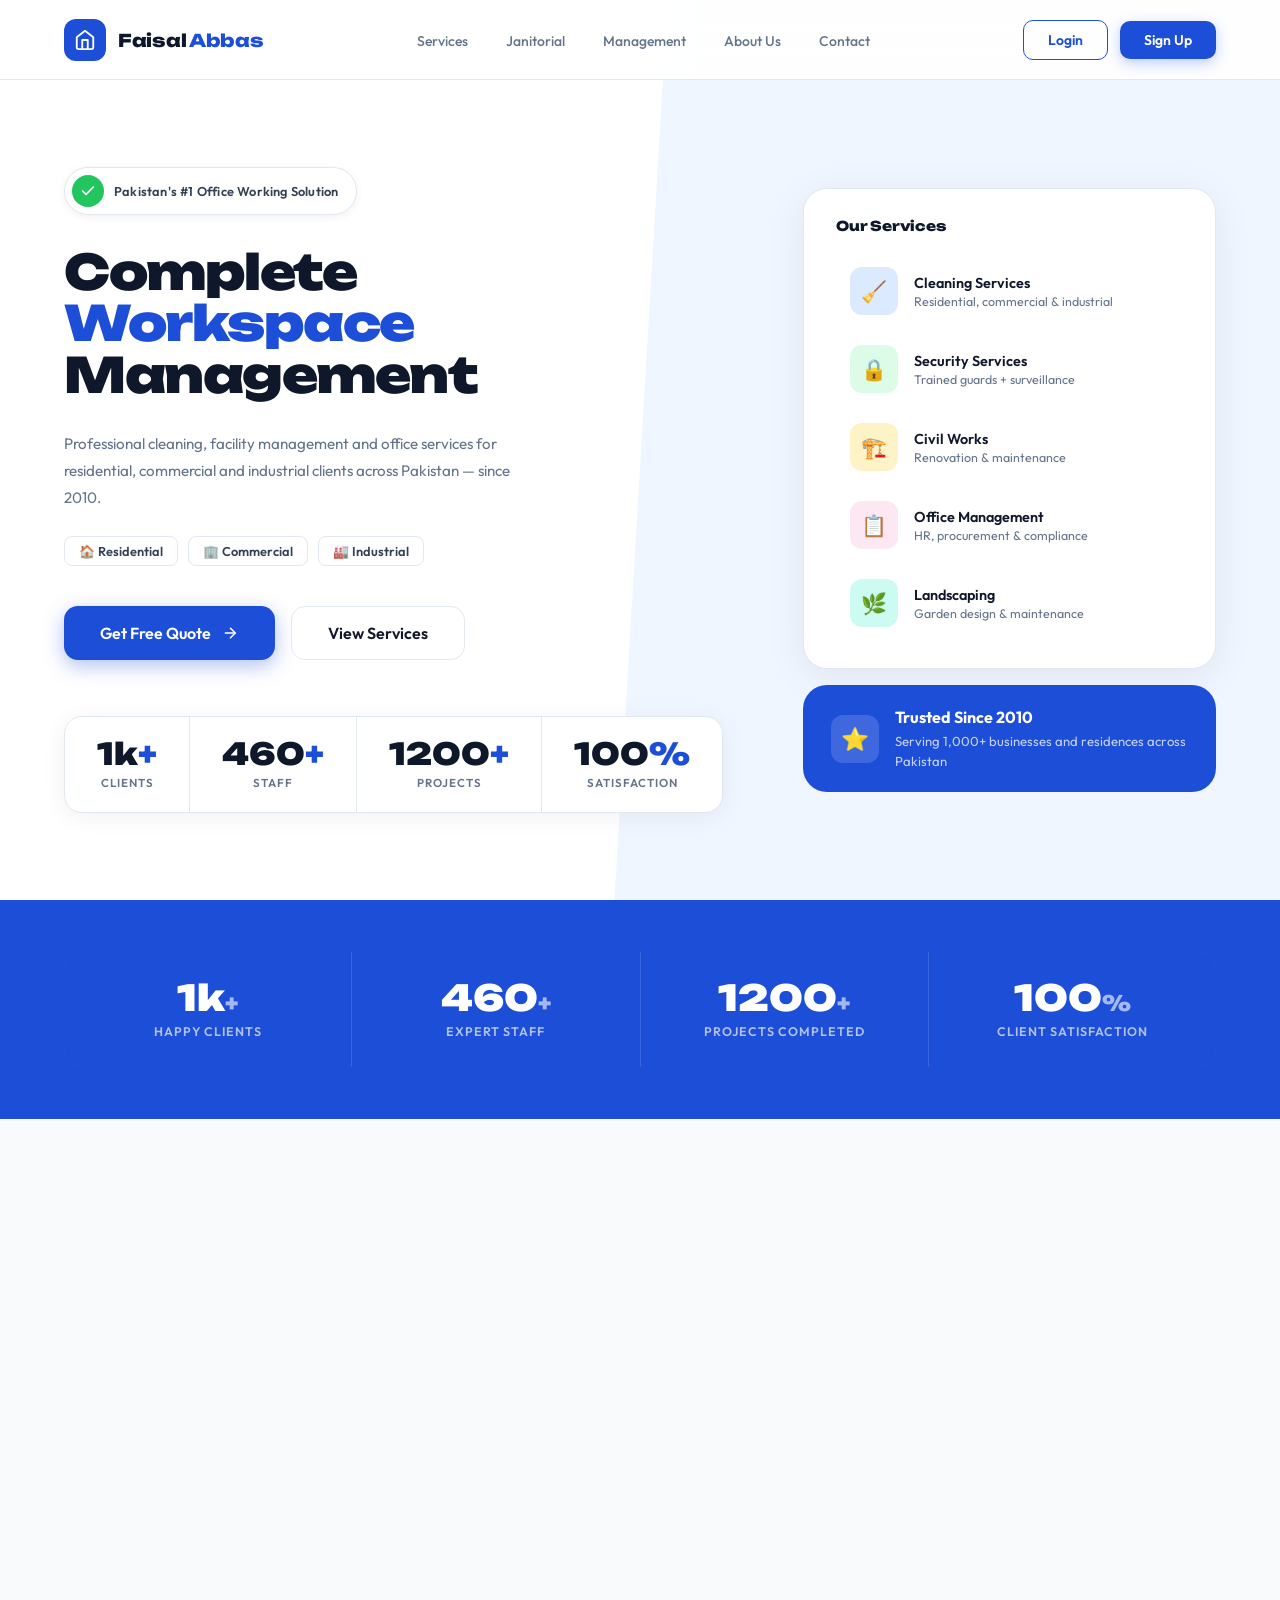
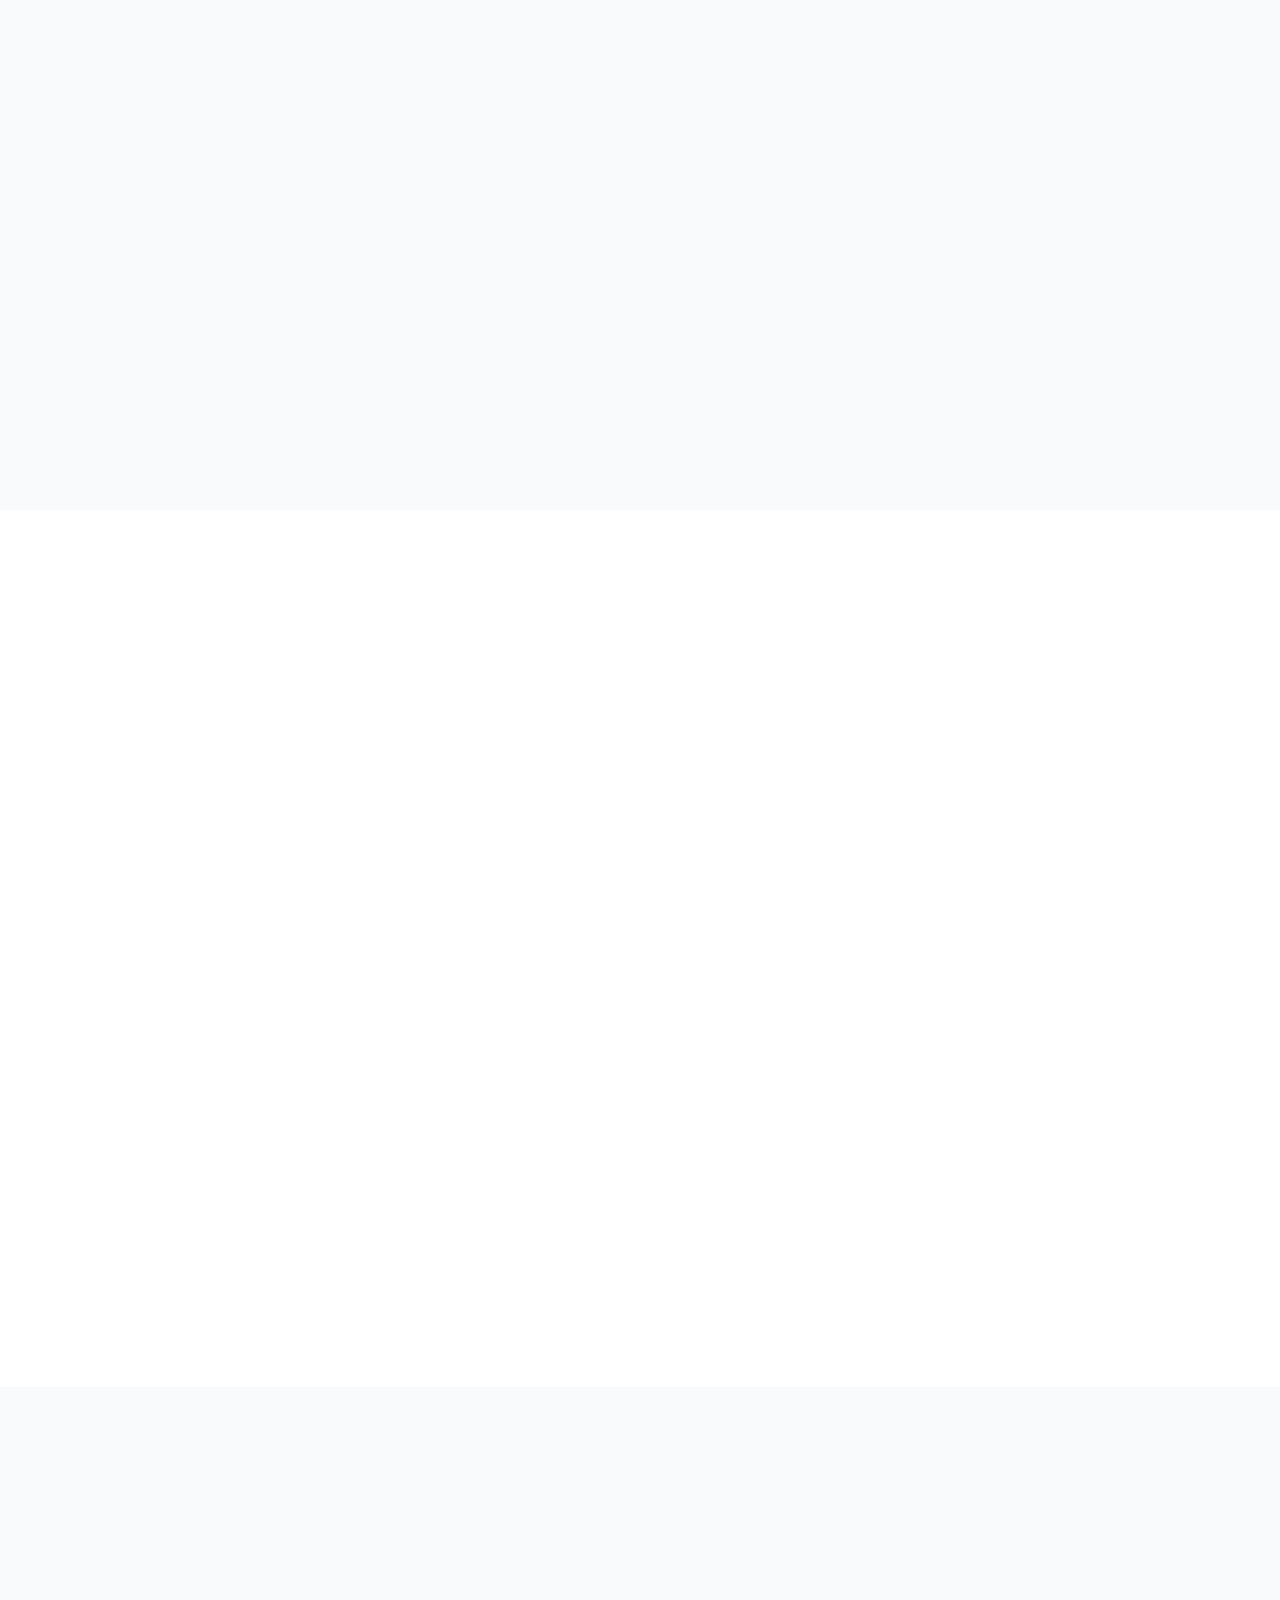
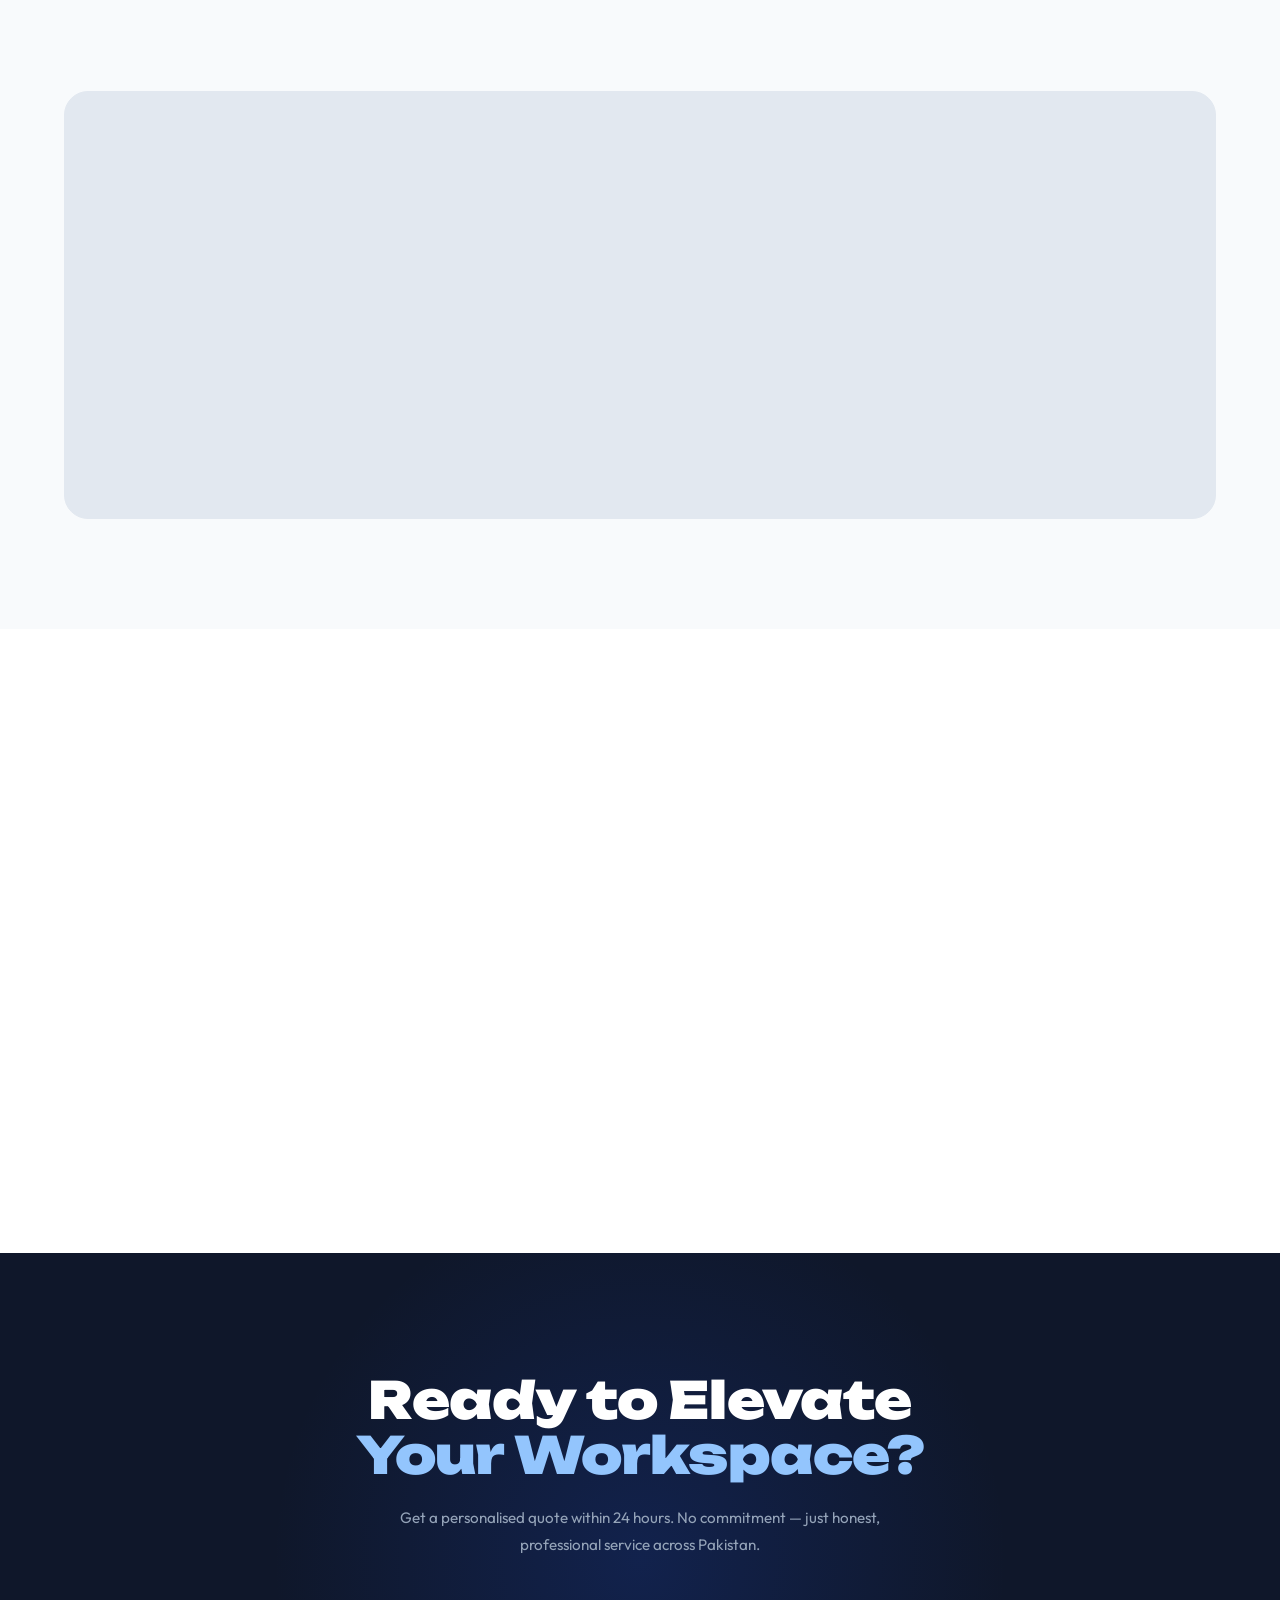
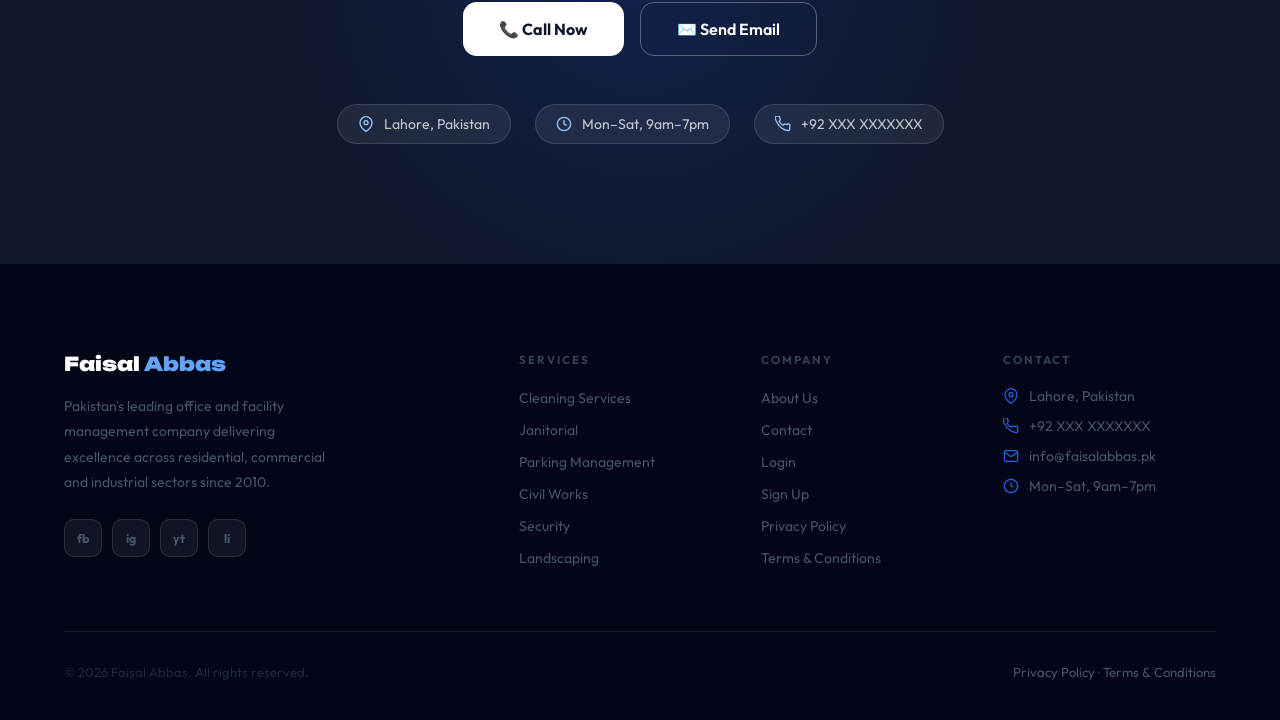
==== commit 8986845b: "fixes" ====
--- a/index.html
+++ b/index.html
@@ -1,1283 +1,675 @@
-<!DOCTYPE html>
+<!doctype html>
 <html lang="en">
-<head>
-<meta charset="UTF-8">
-<meta name="viewport" content="width=device-width, initial-scale=1.0">
-<title>Faisal Abbas – Pakistan's #1 Office Working Solution</title>
-<link rel="preconnect" href="https://fonts.googleapis.com">
-<link href="https://fonts.googleapis.com/css2?family=Unbounded:wght@700;800;900&family=Outfit:wght@300;400;500;600&display=swap" rel="stylesheet">
-<style>
-/* ═══════════════════════════════════════════
-   RESET & BASE
-═══════════════════════════════════════════ */
-*, *::before, *::after { box-sizing: border-box; margin: 0; padding: 0; }
-
-:root {
-  --blue:       #1D4ED8;
-  --blue-dark:  #1E3A8A;
-  --blue-light: #EFF6FF;
-  --blue-mid:   #BFDBFE;
-  --ink:        #0F172A;
-  --body:       #334155;
-  --muted:      #64748B;
-  --border:     #E2E8F0;
-  --bg:         #F8FAFC;
-  --white:      #FFFFFF;
-  --gold:       #F59E0B;
-  --green:      #22C55E;
-
-  --nav-h:      80px;
-  --max:        1440px;
-  --gutter:     clamp(24px, 5vw, 120px);
-  --radius:     14px;
-  --radius-lg:  24px;
-  --radius-xl:  36px;
-}
-
-html { scroll-behavior: smooth; }
-body {
-  font-family: 'Outfit', sans-serif;
-  background: var(--white);
-  color: var(--ink);
-  overflow-x: hidden;
-  -webkit-font-smoothing: antialiased;
-}
-
-img { display: block; max-width: 100%; }
-a { text-decoration: none; }
-
-/* ═══════════════════════════════════════════
-   LAYOUT UTILITY
-═══════════════════════════════════════════ */
-.wrap {
-  width: 100%;
-  max-width: var(--max);
-  margin-left: auto;
-  margin-right: auto;
-  padding-left: var(--gutter);
-  padding-right: var(--gutter);
-}
-
-/* ═══════════════════════════════════════════
-   NAVBAR
-═══════════════════════════════════════════ */
-.nav {
-  position: fixed;
-  top: 0; left: 0; right: 0;
-  z-index: 9999;
-  height: var(--nav-h);
-  background: rgba(255,255,255,0.90);
-  backdrop-filter: blur(20px);
-  -webkit-backdrop-filter: blur(20px);
-  border-bottom: 1px solid var(--border);
-  transition: box-shadow .3s;
-}
-.nav.scrolled { box-shadow: 0 4px 32px rgba(0,0,0,0.08); }
-.nav-inner {
-  height: 100%;
-  display: flex;
-  align-items: center;
-  justify-content: space-between;
-  gap: 32px;
-}
-.logo {
-  display: flex;
-  align-items: center;
-  gap: 12px;
-  flex-shrink: 0;
-}
-.logo-badge {
-  width: 42px; height: 42px;
-  border-radius: 12px;
-  background: var(--blue);
-  display: flex; align-items: center; justify-content: center;
-}
-.logo-badge svg { width: 22px; height: 22px; fill: none; stroke: #fff; stroke-width: 2; stroke-linecap: round; stroke-linejoin: round; }
-.logo-name {
-  font-family: 'Unbounded', sans-serif;
-  font-size: 1.1rem; font-weight: 800;
-  color: var(--ink); letter-spacing: -.3px;
-}
-.logo-name span { color: var(--blue); }
-
-.nav-links {
-  display: flex; align-items: center; gap: 2px;
-  list-style: none;
-  flex: 1; justify-content: center;
-}
-.nav-links a {
-  font-size: .875rem; font-weight: 500;
-  color: var(--muted); padding: 9px 18px;
-  border-radius: 10px;
-  transition: color .2s, background .2s;
-}
-.nav-links a:hover { color: var(--blue); background: var(--blue-light); }
-
-.nav-right { display: flex; align-items: center; gap: 12px; flex-shrink: 0; }
-.nav-tel {
-  font-size: .875rem; font-weight: 500;
-  color: var(--body); display: flex; align-items: center; gap: 6px;
-}
-.nav-tel svg { width: 15px; height: 15px; stroke: var(--blue); fill: none; stroke-width: 2; }
-.btn-nav {
-  background: var(--blue); color: #fff;
-  padding: 10px 24px; border-radius: 10px;
-  font-size: .875rem; font-weight: 600;
-  border: none; cursor: pointer;
-  transition: background .2s, transform .2s, box-shadow .2s;
-  box-shadow: 0 4px 14px rgba(29,78,216,.3);
-  white-space: nowrap;
-}
-.btn-nav:hover { background: var(--blue-dark); transform: translateY(-1px); box-shadow: 0 8px 24px rgba(29,78,216,.4); }
-
-.hamburger {
-  display: none; flex-direction: column; gap: 5px;
-  background: none; border: none; cursor: pointer; padding: 6px;
-}
-.hamburger span { display: block; width: 24px; height: 2px; background: var(--ink); border-radius: 2px; transition: .28s; }
-.hamburger.open span:nth-child(1) { transform: rotate(45deg) translate(5px, 5px); }
-.hamburger.open span:nth-child(2) { opacity: 0; }
-.hamburger.open span:nth-child(3) { transform: rotate(-45deg) translate(5px, -5px); }
-
-/* Mobile menu */
-.mob-nav {
-  display: none;
-  position: fixed;
-  top: var(--nav-h); left: 0; right: 0;
-  background: var(--white);
-  border-bottom: 1px solid var(--border);
-  z-index: 9998;
-  padding: 20px var(--gutter) 28px;
-  flex-direction: column; gap: 4px;
-  box-shadow: 0 8px 32px rgba(0,0,0,.1);
-}
-.mob-nav.open { display: flex; }
-.mob-nav a {
-  font-size: 1rem; font-weight: 500; color: var(--body);
-  padding: 13px 16px; border-radius: 10px;
-  transition: background .15s, color .15s;
-}
-.mob-nav a:hover { background: var(--blue-light); color: var(--blue); }
-.mob-nav .mob-cta {
-  margin-top: 12px; background: var(--blue); color: #fff !important;
-  text-align: center; font-weight: 600; border-radius: 12px; padding: 14px !important;
-}
-
-/* ═══════════════════════════════════════════
-   HERO
-═══════════════════════════════════════════ */
-.hero {
-  padding-top: var(--nav-h);
-  min-height: 100vh;
-  display: flex; flex-direction: column;
-  background: var(--white);
-  position: relative;
-  overflow: hidden;
-}
-
-/* Big decorative shape */
-.hero::before {
-  content: '';
-  position: absolute;
-  top: 0; right: 0;
-  width: 52%;
-  height: 100%;
-  background: var(--blue-light);
-  clip-path: polygon(8% 0%, 100% 0%, 100% 100%, 0% 100%);
-  z-index: 0;
-}
-
-.hero-wrap {
-  flex: 1;
-  display: grid;
-  grid-template-columns: 1fr 1fr;
-  align-items: center;
-  gap: 80px;
-  padding-top: 80px;
-  padding-bottom: 80px;
-  position: relative;
-  z-index: 1;
-}
-
-/* Left */
-.hero-left {}
-.hero-eyebrow {
-  display: inline-flex; align-items: center; gap: 10px;
-  background: var(--white);
-  border: 1px solid var(--border);
-  border-radius: 100px;
-  padding: 7px 18px 7px 7px;
-  margin-bottom: 32px;
-  box-shadow: 0 2px 8px rgba(0,0,0,.06);
-}
-.eyebrow-dot {
-  width: 32px; height: 32px; border-radius: 50%;
-  background: var(--green);
-  display: flex; align-items: center; justify-content: center;
-}
-.eyebrow-dot svg { width: 16px; height: 16px; stroke: #fff; fill: none; stroke-width: 2.5; stroke-linecap: round; stroke-linejoin: round; }
-.hero-eyebrow span { font-size: .8rem; font-weight: 600; color: var(--body); letter-spacing: .2px; }
-
-.hero h1 {
-  font-family: 'Unbounded', sans-serif;
-  font-size: clamp(2.6rem, 3.8vw, 5.2rem);
-  font-weight: 900;
-  line-height: 1.06;
-  letter-spacing: -1.5px;
-  color: var(--ink);
-}
-.hero h1 .accent { color: var(--blue); }
-.hero h1 .line-block { display: block; }
-
-.hero-sub {
-  margin-top: 28px;
-  font-size: clamp(.95rem, 1.1vw, 1.15rem);
-  color: var(--muted);
-  line-height: 1.8;
-  max-width: 480px;
-  font-weight: 400;
-}
-
-.hero-sectors {
-  display: flex; gap: 10px; flex-wrap: wrap;
-  margin-top: 24px;
-}
-.sector {
-  font-size: .8rem; font-weight: 600; color: var(--body);
-  background: var(--white); border: 1px solid var(--border);
-  border-radius: 8px; padding: 6px 14px;
-}
-
-.hero-actions {
-  display: flex; gap: 16px; flex-wrap: wrap;
-  margin-top: 40px;
-}
-
-.btn-primary {
-  display: inline-flex; align-items: center; gap: 10px;
-  background: var(--blue); color: #fff;
-  padding: 16px 36px; border-radius: var(--radius);
-  font-size: 1rem; font-weight: 600;
-  border: none; cursor: pointer;
-  box-shadow: 0 6px 20px rgba(29,78,216,.35);
-  transition: transform .22s, box-shadow .22s, background .22s;
-}
-.btn-primary:hover { transform: translateY(-3px); box-shadow: 0 14px 36px rgba(29,78,216,.45); background: var(--blue-dark); }
-.btn-primary svg { width: 18px; height: 18px; stroke: #fff; fill: none; stroke-width: 2; }
-
-.btn-secondary {
-  display: inline-flex; align-items: center; gap: 10px;
-  background: var(--white); color: var(--ink);
-  padding: 16px 36px; border-radius: var(--radius);
-  font-size: 1rem; font-weight: 600;
-  border: 1.5px solid var(--border);
-  transition: border-color .2s, transform .2s;
-}
-.btn-secondary:hover { border-color: #94a3b8; transform: translateY(-2px); }
-
-.hero-stats {
-  display: flex; gap: 0;
-  margin-top: 56px;
-  background: var(--white);
-  border: 1px solid var(--border);
-  border-radius: 18px;
-  overflow: hidden;
-  box-shadow: 0 4px 24px rgba(0,0,0,.06);
-  width: fit-content;
-}
-.hs {
-  padding: 22px 32px;
-  border-right: 1px solid var(--border);
-  text-align: center;
-}
-.hs:last-child { border-right: none; }
-.hs-num {
-  font-family: 'Unbounded', sans-serif;
-  font-size: 1.9rem; font-weight: 900;
-  color: var(--ink); line-height: 1;
-}
-.hs-num em { color: var(--blue); font-style: normal; }
-.hs-lbl { font-size: .72rem; font-weight: 600; text-transform: uppercase; letter-spacing: 1px; color: var(--muted); margin-top: 6px; }
-
-/* Right panel */
-.hero-right {
-  display: flex;
-  flex-direction: column;
-  gap: 16px;
-}
-
-.hero-card {
-  background: var(--white);
-  border: 1px solid var(--border);
-  border-radius: var(--radius-lg);
-  padding: 28px 32px;
-  box-shadow: 0 8px 40px rgba(0,0,0,.07);
-}
-.hero-card-title {
-  font-family: 'Unbounded', sans-serif;
-  font-size: .85rem; font-weight: 800;
-  color: var(--ink); margin-bottom: 20px;
-  letter-spacing: -.2px;
-}
-
-.svc-row {
-  display: flex; align-items: center; gap: 16px;
-  padding: 13px 14px; border-radius: 12px;
-  transition: background .2s; cursor: default;
-  margin-bottom: 4px;
-}
-.svc-row:last-child { margin-bottom: 0; }
-.svc-row:hover { background: var(--bg); }
-.svc-ico {
-  width: 48px; height: 48px; border-radius: 12px;
-  display: flex; align-items: center; justify-content: center;
-  font-size: 1.3rem; flex-shrink: 0;
-}
-.ico-blue  { background: #DBEAFE; }
-.ico-green { background: #DCFCE7; }
-.ico-amber { background: #FEF3C7; }
-.ico-pink  { background: #FCE7F3; }
-.ico-teal  { background: #CCFBF1; }
-.ico-red   { background: #FEE2E2; }
-.svc-info h4 { font-size: .9rem; font-weight: 600; color: var(--ink); margin-bottom: 2px; }
-.svc-info p  { font-size: .78rem; color: var(--muted); }
-
-.hero-trust {
-  background: var(--blue);
-  border-radius: var(--radius-lg);
-  padding: 22px 28px;
-  display: flex; align-items: center; gap: 16px;
-}
-.trust-icon {
-  width: 48px; height: 48px; border-radius: 12px;
-  background: rgba(255,255,255,.15);
-  display: flex; align-items: center; justify-content: center;
-  font-size: 1.4rem; flex-shrink: 0;
-}
-.trust-text strong { font-size: 1rem; font-weight: 700; color: #fff; display: block; margin-bottom: 3px; }
-.trust-text span { font-size: .82rem; color: rgba(255,255,255,.75); }
-
-/* ═══════════════════════════════════════════
-   STATS BANNER
-═══════════════════════════════════════════ */
-.stats-band {
-  background: var(--blue);
-  padding: 52px 0;
-}
-.stats-band-inner {
-  display: grid;
-  grid-template-columns: repeat(4, 1fr);
-  gap: 1px;
-  background: rgba(255,255,255,.12);
-  border-radius: 20px;
-  overflow: hidden;
-}
-.sb-item {
-  background: var(--blue);
-  padding: 28px 20px;
-  text-align: center;
-  transition: background .2s;
-}
-.sb-item:hover { background: var(--blue-dark); }
-.sb-val {
-  font-family: 'Unbounded', sans-serif;
-  font-size: clamp(2rem, 2.8vw, 2.8rem);
-  font-weight: 900; color: #fff; line-height: 1;
-}
-.sb-val em { color: rgba(255,255,255,.6); font-style: normal; font-size: .6em; }
-.sb-lbl { font-size: .78rem; font-weight: 600; color: rgba(255,255,255,.65); text-transform: uppercase; letter-spacing: 1px; margin-top: 8px; }
-
-/* ═══════════════════════════════════════════
-   COMMON SECTION STYLES
-═══════════════════════════════════════════ */
-.section { padding: 110px 0; }
-.section-alt { background: var(--bg); }
-.section-white { background: var(--white); }
-
-.sec-eyebrow {
-  font-size: .75rem; font-weight: 700;
-  letter-spacing: 2.5px; text-transform: uppercase;
-  color: var(--blue); display: block; margin-bottom: 14px;
-}
-.sec-title {
-  font-family: 'Unbounded', sans-serif;
-  font-size: clamp(1.8rem, 2.5vw, 2.8rem);
-  font-weight: 900; letter-spacing: -.5px;
-  line-height: 1.1; color: var(--ink);
-}
-.sec-desc {
-  font-size: clamp(.9rem, 1vw, 1.05rem);
-  color: var(--muted); line-height: 1.8;
-  max-width: 520px; margin-top: 14px;
-}
-
-.sec-head-row {
-  display: flex; justify-content: space-between;
-  align-items: flex-end; gap: 40px;
-  margin-bottom: 64px; flex-wrap: wrap;
-}
-.sec-head-center { text-align: center; margin-bottom: 64px; }
-.sec-head-center .sec-desc { margin-left: auto; margin-right: auto; }
-
-/* ═══════════════════════════════════════════
-   SERVICES
-═══════════════════════════════════════════ */
-.srv-grid {
-  display: grid;
-  grid-template-columns: repeat(3, 1fr);
-  gap: 24px;
-}
-.srv-card {
-  background: var(--white);
-  border: 1px solid var(--border);
-  border-radius: var(--radius-lg);
-  padding: 36px 32px;
-  position: relative; cursor: default;
-  transition: transform .3s, box-shadow .3s, border-color .3s;
-}
-.srv-card::after {
-  content: '';
-  position: absolute; inset: 0;
-  border-radius: var(--radius-lg);
-  border: 2px solid var(--blue);
-  opacity: 0; transition: opacity .3s;
-}
-.srv-card:hover { transform: translateY(-8px); box-shadow: 0 20px 60px rgba(0,0,0,.1); }
-.srv-card:hover::after { opacity: 1; }
-
-.srv-top { display: flex; justify-content: space-between; align-items: flex-start; margin-bottom: 24px; }
-.srv-icon {
-  width: 60px; height: 60px; border-radius: 16px;
-  background: var(--blue-light);
-  display: flex; align-items: center; justify-content: center;
-  font-size: 1.6rem;
-}
-.srv-arrow {
-  width: 36px; height: 36px; border-radius: 10px;
-  background: var(--bg); border: 1px solid var(--border);
-  display: flex; align-items: center; justify-content: center;
-  color: var(--muted); font-size: 1rem;
-  transition: background .2s, color .2s, border-color .2s;
-}
-.srv-card:hover .srv-arrow { background: var(--blue); color: #fff; border-color: var(--blue); }
-.srv-card h3 {
-  font-family: 'Unbounded', sans-serif;
-  font-size: 1rem; font-weight: 800;
-  color: var(--ink); margin-bottom: 12px; letter-spacing: -.2px;
-}
-.srv-card p { font-size: .9rem; color: var(--muted); line-height: 1.75; }
-.srv-tag {
-  display: inline-block; margin-top: 20px;
-  font-size: .72rem; font-weight: 700;
-  color: var(--blue); background: var(--blue-light);
-  border-radius: 6px; padding: 4px 12px;
-  letter-spacing: .3px;
-}
-
-/* ═══════════════════════════════════════════
-   JANITORIAL SPLIT
-═══════════════════════════════════════════ */
-.split-grid {
-  display: grid;
-  grid-template-columns: 1fr 1fr;
-  gap: 100px;
-  align-items: center;
-}
-
-.split-content .sec-desc { max-width: 100%; }
-
-.checklist {
-  list-style: none;
-  display: flex; flex-direction: column; gap: 14px;
-  margin-top: 32px;
-}
-.checklist li {
-  display: flex; align-items: flex-start; gap: 14px;
-  font-size: .925rem; color: var(--body); line-height: 1.65;
-}
-.chk-box {
-  width: 24px; height: 24px; border-radius: 7px;
-  background: var(--blue);
-  display: flex; align-items: center; justify-content: center;
-  flex-shrink: 0; margin-top: 1px;
-}
-.chk-box svg { width: 13px; height: 13px; stroke: #fff; fill: none; stroke-width: 2.5; stroke-linecap: round; stroke-linejoin: round; }
-
-.split-actions { display: flex; gap: 14px; flex-wrap: wrap; margin-top: 40px; }
-
-.split-visual {
-  position: relative;
-}
-.visual-panel {
-  background: var(--blue-light);
-  border-radius: var(--radius-xl);
-  border: 1px solid var(--blue-mid);
-  aspect-ratio: 4/5;
-  display: flex; flex-direction: column;
-  align-items: center; justify-content: center;
-  gap: 20px;
-  overflow: visible;
-  position: relative;
-}
-.vp-emoji { font-size: 6rem; }
-.vp-label {
-  font-size: .82rem; font-weight: 600; color: var(--body);
-  background: var(--white); border: 1px solid var(--border);
-  border-radius: 8px; padding: 7px 16px;
-}
-
-.vp-float {
-  position: absolute;
-  bottom: -20px; left: -28px; right: 28px;
-  background: var(--white);
-  border: 1px solid var(--border);
-  border-radius: 16px;
-  padding: 16px 20px;
-  display: flex; align-items: center; gap: 14px;
-  box-shadow: 0 8px 32px rgba(0,0,0,.1);
-}
-.vf-ico {
-  width: 44px; height: 44px; border-radius: 11px;
-  background: #DCFCE7;
-  display: flex; align-items: center; justify-content: center;
-  font-size: 1.2rem; flex-shrink: 0;
-}
-.vf-content strong { font-size: .9rem; font-weight: 700; color: var(--ink); display: block; }
-.vf-content span { font-size: .78rem; color: var(--muted); }
-
-/* ═══════════════════════════════════════════
-   OFFICE MANAGEMENT
-═══════════════════════════════════════════ */
-.mgmt-grid {
-  display: grid;
-  grid-template-columns: repeat(3, 1fr);
-  gap: 2px;
-  background: var(--border);
-  border-radius: 24px;
-  overflow: hidden;
-  border: 1px solid var(--border);
-}
-.mgmt-card {
-  background: var(--white);
-  padding: 40px 36px;
-  transition: background .2s;
-  position: relative;
-}
-.mgmt-card:hover { background: var(--blue-light); }
-.mgmt-num {
-  font-family: 'Unbounded', sans-serif;
-  font-size: 2.4rem; font-weight: 900;
-  color: var(--blue-mid); line-height: 1;
-  margin-bottom: 18px;
-}
-.mgmt-card h4 {
-  font-family: 'Unbounded', sans-serif;
-  font-size: .9rem; font-weight: 800;
-  color: var(--ink); margin-bottom: 10px; letter-spacing: -.2px;
-}
-.mgmt-card p { font-size: .875rem; color: var(--muted); line-height: 1.7; }
-
-/* ═══════════════════════════════════════════
-   TESTIMONIALS
-═══════════════════════════════════════════ */
-.t-grid {
-  display: grid;
-  grid-template-columns: repeat(3, 1fr);
-  gap: 24px;
-}
-.t-card {
-  background: var(--white);
-  border: 1px solid var(--border);
-  border-radius: var(--radius-lg);
-  padding: 32px;
-  transition: transform .3s, box-shadow .3s;
-  display: flex; flex-direction: column;
-}
-.t-card:hover { transform: translateY(-6px); box-shadow: 0 16px 48px rgba(0,0,0,.08); }
-.t-stars { display: flex; gap: 4px; margin-bottom: 18px; }
-.star {
-  width: 16px; height: 16px;
-  background: var(--gold);
-  clip-path: polygon(50% 0%,61% 35%,98% 35%,68% 57%,79% 91%,50% 70%,21% 91%,32% 57%,2% 35%,39% 35%);
-}
-.t-card blockquote {
-  font-size: .9rem; color: var(--body);
-  line-height: 1.8; font-style: italic;
-  flex: 1; margin-bottom: 24px;
-}
-.t-author { display: flex; align-items: center; gap: 14px; }
-.t-avatar {
-  width: 46px; height: 46px; border-radius: 50%;
-  background: var(--blue-light);
-  border: 2px solid var(--blue-mid);
-  display: flex; align-items: center; justify-content: center;
-  font-family: 'Unbounded', sans-serif;
-  font-size: .75rem; font-weight: 800; color: var(--blue);
-  flex-shrink: 0;
-}
-.t-info .t-name { font-size: .9rem; font-weight: 700; color: var(--ink); }
-.t-info .t-role { font-size: .78rem; color: var(--muted); margin-top: 2px; }
-
-/* ═══════════════════════════════════════════
-   CTA
-═══════════════════════════════════════════ */
-.cta-section {
-  background: var(--ink);
-  padding: 120px 0;
-  position: relative; overflow: hidden;
-}
-.cta-section::before {
-  content: '';
-  position: absolute;
-  width: 800px; height: 800px;
-  border-radius: 50%;
-  background: radial-gradient(circle, rgba(29,78,216,.2), transparent 65%);
-  top: 50%; left: 50%;
-  transform: translate(-50%, -50%);
-  pointer-events: none;
-}
-.cta-inner { text-align: center; position: relative; z-index: 1; }
-.cta-inner h2 {
-  font-family: 'Unbounded', sans-serif;
-  font-size: clamp(2rem, 4vw, 4rem);
-  font-weight: 900; color: var(--white);
-  line-height: 1.08; letter-spacing: -.8px;
-  margin-bottom: 20px;
-}
-.cta-inner h2 em { color: #93C5FD; font-style: normal; }
-.cta-inner p {
-  font-size: clamp(.95rem, 1.1vw, 1.1rem);
-  color: #94A3B8; max-width: 500px;
-  margin: 0 auto 44px; line-height: 1.8;
-}
-.cta-buttons { display: flex; gap: 16px; justify-content: center; flex-wrap: wrap; }
-.btn-cta-white {
-  display: inline-flex; align-items: center; gap: 10px;
-  background: var(--white); color: var(--ink);
-  padding: 16px 36px; border-radius: var(--radius);
-  font-size: 1rem; font-weight: 700;
-  border: none; cursor: pointer;
-  transition: transform .2s, box-shadow .2s;
-}
-.btn-cta-white:hover { transform: translateY(-3px); box-shadow: 0 12px 36px rgba(0,0,0,.25); }
-.btn-cta-outline {
-  display: inline-flex; align-items: center; gap: 10px;
-  background: transparent; color: var(--white);
-  padding: 16px 36px; border-radius: var(--radius);
-  font-size: 1rem; font-weight: 600;
-  border: 1.5px solid rgba(255,255,255,.3);
-  transition: border-color .2s, background .2s;
-}
-.btn-cta-outline:hover { border-color: rgba(255,255,255,.7); background: rgba(255,255,255,.07); }
-
-/* Contact info pills */
-.cta-info {
-  display: flex; justify-content: center; gap: 24px;
-  flex-wrap: wrap; margin-top: 48px;
-}
-.cta-info-pill {
-  display: flex; align-items: center; gap: 10px;
-  background: rgba(255,255,255,.07);
-  border: 1px solid rgba(255,255,255,.12);
-  border-radius: 100px; padding: 10px 20px;
-  font-size: .875rem; color: rgba(255,255,255,.75);
-}
-.cta-info-pill svg { width: 16px; height: 16px; stroke: #93C5FD; fill: none; stroke-width: 2; }
-
-/* ═══════════════════════════════════════════
-   FOOTER
-═══════════════════════════════════════════ */
-.footer {
-  background: #020617;
-  padding: 88px 0 40px;
-}
-.footer-grid {
-  display: grid;
-  grid-template-columns: 2.2fr 1fr 1fr 1.2fr;
-  gap: 64px;
-  margin-bottom: 64px;
-}
-.footer-brand {}
-.footer-logo {
-  font-family: 'Unbounded', sans-serif;
-  font-size: 1.2rem; font-weight: 900;
-  color: var(--white); margin-bottom: 18px;
-}
-.footer-logo em { color: #60A5FA; font-style: normal; }
-.footer-brand p {
-  font-size: .875rem; color: #475569;
-  line-height: 1.8; max-width: 280px;
-}
-.footer-socials { display: flex; gap: 10px; margin-top: 24px; }
-.f-soc {
-  width: 38px; height: 38px; border-radius: 10px;
-  background: rgba(255,255,255,.06);
-  border: 1px solid rgba(255,255,255,.1);
-  display: flex; align-items: center; justify-content: center;
-  color: #475569; font-size: .78rem; font-weight: 700;
-  transition: background .2s, color .2s, border-color .2s;
-}
-.f-soc:hover { background: var(--blue); color: var(--white); border-color: var(--blue); }
-
-.f-col h5 {
-  font-size: .72rem; font-weight: 700;
-  letter-spacing: 2px; text-transform: uppercase;
-  color: #334155; margin-bottom: 20px;
-}
-.f-col ul { list-style: none; display: flex; flex-direction: column; gap: 12px; }
-.f-col ul li a {
-  font-size: .875rem; color: #475569;
-  transition: color .15s;
-}
-.f-col ul li a:hover { color: var(--white); }
-
-.footer-contact-item {
-  display: flex; align-items: center; gap: 10px;
-  font-size: .875rem; color: #475569;
-  margin-bottom: 12px;
-}
-.footer-contact-item svg { width: 16px; height: 16px; stroke: #2563EB; fill: none; stroke-width: 1.8; flex-shrink: 0; }
-.footer-contact-item a { color: #475569; transition: color .15s; }
-.footer-contact-item a:hover { color: var(--white); }
-
-.footer-bottom {
-  border-top: 1px solid rgba(255,255,255,.07);
-  padding-top: 32px;
-  display: flex; justify-content: space-between;
-  align-items: center; flex-wrap: wrap; gap: 12px;
-}
-.footer-bottom p { font-size: .82rem; color: #1E293B; }
-
-/* ═══════════════════════════════════════════
-   SCROLL REVEAL
-═══════════════════════════════════════════ */
-.r { opacity: 0; transform: translateY(32px); transition: opacity .6s ease, transform .6s ease; }
-.r.v { opacity: 1; transform: none; }
-.r.d1 { transition-delay: .1s; }
-.r.d2 { transition-delay: .2s; }
-.r.d3 { transition-delay: .3s; }
-
-/* ═══════════════════════════════════════════
-   RESPONSIVE — 1200px
-═══════════════════════════════════════════ */
-@media (max-width: 1200px) {
-  .hero-wrap { gap: 56px; }
-  .split-grid { gap: 64px; }
-  .footer-grid { grid-template-columns: 1.8fr 1fr 1fr 1fr; gap: 40px; }
-}
-
-/* ═══════════════════════════════════════════
-   RESPONSIVE — 1024px (Tablet landscape)
-═══════════════════════════════════════════ */
-@media (max-width: 1024px) {
-  :root { --nav-h: 68px; }
-
-  /* Nav */
-  .nav-links, .nav-tel { display: none; }
-  .hamburger { display: flex; }
-
-  /* Hero */
-  .hero::before { display: none; }
-  .hero-wrap { grid-template-columns: 1fr; gap: 0; padding-top: 60px; padding-bottom: 60px; }
-  .hero-right { display: none; }
-  .hero-stats { width: 100%; }
-  .hs { flex: 1; padding: 18px 20px; }
-
-  /* Services */
-  .srv-grid { grid-template-columns: 1fr 1fr; gap: 20px; }
-
-  /* Janitorial */
-  .split-grid { grid-template-columns: 1fr; gap: 56px; }
-
-  /* Mgmt */
-  .mgmt-grid { grid-template-columns: 1fr 1fr; }
-
-  /* Testimonials */
-  .t-grid { grid-template-columns: 1fr 1fr; gap: 20px; }
-
-  /* Stats band */
-  .stats-band-inner { grid-template-columns: 1fr 1fr; }
-
-  /* Footer */
-  .footer-grid { grid-template-columns: 1fr 1fr; gap: 40px; }
-  .footer-brand { grid-column: 1 / -1; }
-  .footer-brand p { max-width: 480px; }
-}
-
-/* ═══════════════════════════════════════════
-   RESPONSIVE — 768px (Tablet portrait)
-═══════════════════════════════════════════ */
-@media (max-width: 768px) {
-  .section { padding: 80px 0; }
-
-  .hero-stats { flex-wrap: wrap; width: 100%; border-radius: 14px; }
-  .hs { flex: 1 1 40%; border-bottom: 1px solid var(--border); }
-  .hs:nth-child(odd) { border-right: 1px solid var(--border); }
-  .hs:nth-last-child(-n+2) { border-bottom: none; }
-
-  .sec-head-row { flex-direction: column; align-items: flex-start; gap: 16px; }
-  .sec-head-row .sec-desc { max-width: 100%; }
-
-  .srv-grid { grid-template-columns: 1fr; gap: 16px; }
-  .mgmt-grid { grid-template-columns: 1fr; }
-  .t-grid { grid-template-columns: 1fr; gap: 16px; }
-
-  .stats-band-inner { grid-template-columns: 1fr 1fr; }
-  .sb-item { padding: 24px 16px; }
-
-  .footer-grid { grid-template-columns: 1fr; gap: 36px; }
-  .footer-brand { grid-column: auto; }
-}
-
-/* ═══════════════════════════════════════════
-   RESPONSIVE — 480px (Mobile)
-═══════════════════════════════════════════ */
-@media (max-width: 480px) {
-  :root { --nav-h: 60px; --gutter: 20px; }
-
-  .logo-name { font-size: .95rem; }
-
-  .hero h1 { letter-spacing: -1px; }
-  .hero-eyebrow { padding: 6px 14px 6px 6px; }
-  .eyebrow-dot { width: 28px; height: 28px; }
-  .hero-eyebrow span { font-size: .75rem; }
-
-  .hero-actions { flex-direction: column; }
-  .btn-primary, .btn-secondary { width: 100%; justify-content: center; }
-
-  .hero-stats { border-radius: 12px; }
-  .hs { padding: 16px; }
-  .hs-num { font-size: 1.5rem; }
-
-  .stats-band-inner { grid-template-columns: 1fr 1fr; }
-
-  .hero-sectors { gap: 6px; }
-
-  .vp-float { left: 0; right: 0; bottom: -16px; }
-
-  .cta-inner h2 { letter-spacing: -.5px; }
-  .cta-buttons { flex-direction: column; align-items: center; }
-  .btn-cta-white, .btn-cta-outline { width: 100%; justify-content: center; }
-
-  .cta-info { flex-direction: column; align-items: center; }
-
-  .footer-socials { flex-wrap: wrap; }
-}
-</style>
-</head>
-<body>
-
-<!-- ───────────── NAVBAR ───────────── -->
-<nav class="nav" id="navbar">
-  <div class="wrap nav-inner">
-    <a href="#" class="logo">
-      <div class="logo-badge">
-        <svg viewBox="0 0 24 24"><path d="M3 9l9-7 9 7v11a2 2 0 01-2 2H5a2 2 0 01-2-2z"/><polyline points="9 22 9 12 15 12 15 22"/></svg>
-      </div>
-      <span class="logo-name">Faisal <span>Abbas</span></span>
-    </a>
-
-    <ul class="nav-links">
-      <li><a href="#services">Services</a></li>
-      <li><a href="#janitorial">Janitorial</a></li>
-      <li><a href="#office">Management</a></li>
-      <li><a href="#testimonials">Reviews</a></li>
-    </ul>
-
-    <div class="nav-right">
-      <span class="nav-tel">
-        <svg viewBox="0 0 24 24"><path d="M22 16.92v3a2 2 0 01-2.18 2 19.79 19.79 0 01-8.63-3.07A19.5 19.5 0 013.07 9.81 19.79 19.79 0 01.01 1.18 2 2 0 012 0h3a2 2 0 012 1.72c.127.96.361 1.903.7 2.81a2 2 0 01-.45 2.11L6.09 7.91a16 16 0 006 6l1.27-1.27a2 2 0 012.11-.45c.907.339 1.85.573 2.81.7A2 2 0 0122 14.92v2z"/></svg>
-        +92 XXX XXXXXXX
-      </span>
-      <a href="#contact" class="btn-nav">Get a Quote</a>
+  <head>
+    <meta charset="UTF-8" />
+    <meta name="viewport" content="width=device-width, initial-scale=1.0" />
+    <title>Faisal Abbas - Pakistan's #1 Office Working Solution</title>
+    <link rel="preconnect" href="https://fonts.googleapis.com" />
+    <link rel="stylesheet" href="./style.css" />
+    <link
+      href="https://fonts.googleapis.com/css2?family=Unbounded:wght@700;800;900&family=Outfit:wght@300;400;500;600&display=swap"
+      rel="stylesheet"
+    />
+  </head>
+  <body>
+    <!-- ───────────── NAVBAR ───────────── -->
+    <nav class="nav" id="navbar">
+      <div class="wrap nav-inner">
+        <a href="#" class="logo">
+          <div class="logo-badge">
+            <svg viewBox="0 0 24 24">
+              <path d="M3 9l9-7 9 7v11a2 2 0 01-2 2H5a2 2 0 01-2-2z" />
+              <polyline points="9 22 9 12 15 12 15 22" />
+            </svg>
+          </div>
+          <span class="logo-name">Faisal <span>Abbas</span></span>
+        </a>
+
+        <ul class="nav-links">
+          <li><a href="#services">Services</a></li>
+          <li><a href="#janitorial">Janitorial</a></li>
+          <li><a href="#office">Management</a></li>
+          <li><a href="about.html">About Us</a></li>
+          <li><a href="contact.html">Contact</a></li>
+        </ul>
+
+        <div class="nav-right">
+          <a
+            href="login.html"
+            class="btn-nav"
+            style="
+              background: transparent;
+              color: var(--blue);
+              box-shadow: none;
+              border: 1.5px solid var(--blue);
+            "
+            >Login</a
+          >
+          <a href="signup.html" class="btn-nav">Sign Up</a>
+        </div>
+
+        <button class="hamburger" id="ham" aria-label="Menu">
+          <span></span><span></span><span></span>
+        </button>
+      </div>
+    </nav>
+
+    <!-- Mobile Nav -->
+    <div class="mob-nav" id="mobNav">
+      <a href="#services">Services</a>
+      <a href="#janitorial">Janitorial</a>
+      <a href="#office">Office Management</a>
+      <a href="about.html">About Us</a>
+      <a href="contact.html">Contact</a>
+      <a href="login.html">Login</a>
+      <a href="signup.html" class="mob-cta">Sign Up →</a>
     </div>
 
-    <button class="hamburger" id="ham" aria-label="Menu">
-      <span></span><span></span><span></span>
-    </button>
-  </div>
-</nav>
-
-<!-- Mobile Nav -->
-<div class="mob-nav" id="mobNav">
-  <a href="#services">Services</a>
-  <a href="#janitorial">Janitorial</a>
-  <a href="#office">Office Management</a>
-  <a href="#testimonials">Reviews</a>
-  <a href="#contact" class="mob-cta">Get a Free Quote →</a>
-</div>
-
-<!-- ───────────── HERO ───────────── -->
-<section class="hero">
-  <div class="wrap hero-wrap">
-
-    <!-- LEFT -->
-    <div class="hero-left">
-      <div class="hero-eyebrow">
-        <div class="eyebrow-dot">
-          <svg viewBox="0 0 24 24"><polyline points="20 6 9 17 4 12"/></svg>
-        </div>
-        <span>Pakistan's #1 Office Working Solution</span>
-      </div>
-
-      <h1>
-        <span class="line-block">Complete</span>
-        <span class="line-block accent">Workspace</span>
-        <span class="line-block">Management</span>
-      </h1>
-
-      <p class="hero-sub">Professional cleaning, facility management and office services for residential, commercial and industrial clients across Pakistan — since 2010.</p>
-
-      <div class="hero-sectors">
-        <span class="sector">🏠 Residential</span>
-        <span class="sector">🏢 Commercial</span>
-        <span class="sector">🏭 Industrial</span>
-      </div>
-
-      <div class="hero-actions">
-        <a href="#contact" class="btn-primary">
-          Get Free Quote
-          <svg viewBox="0 0 24 24"><line x1="5" y1="12" x2="19" y2="12"/><polyline points="12 5 19 12 12 19"/></svg>
-        </a>
-        <a href="#services" class="btn-secondary">View Services</a>
-      </div>
-
-      <div class="hero-stats">
-        <div class="hs">
-          <div class="hs-num">1k<em>+</em></div>
-          <div class="hs-lbl">Clients</div>
-        </div>
-        <div class="hs">
-          <div class="hs-num">460<em>+</em></div>
-          <div class="hs-lbl">Staff</div>
-        </div>
-        <div class="hs">
-          <div class="hs-num">1200<em>+</em></div>
-          <div class="hs-lbl">Projects</div>
-        </div>
-        <div class="hs">
-          <div class="hs-num">100<em>%</em></div>
-          <div class="hs-lbl">Satisfaction</div>
+    <!-- ───────────── HERO ───────────── -->
+    <section class="hero">
+      <div class="wrap hero-wrap">
+        <!-- LEFT -->
+        <div class="hero-left">
+          <div class="hero-eyebrow">
+            <div class="eyebrow-dot">
+              <svg viewBox="0 0 24 24">
+                <polyline points="20 6 9 17 4 12" />
+              </svg>
+            </div>
+            <span>Pakistan's #1 Office Working Solution</span>
+          </div>
+
+          <h1>
+            <span class="line-block">Complete</span>
+            <span class="line-block accent">Workspace</span>
+            <span class="line-block">Management</span>
+          </h1>
+
+          <p class="hero-sub">
+            Professional cleaning, facility management and office services for
+            residential, commercial and industrial clients across Pakistan —
+            since 2010.
+          </p>
+
+          <div class="hero-sectors">
+            <span class="sector">🏠 Residential</span>
+            <span class="sector">🏢 Commercial</span>
+            <span class="sector">🏭 Industrial</span>
+          </div>
+
+          <div class="hero-actions">
+            <a href="#contact" class="btn-primary">
+              Get Free Quote
+              <svg viewBox="0 0 24 24">
+                <line x1="5" y1="12" x2="19" y2="12" />
+                <polyline points="12 5 19 12 12 19" />
+              </svg>
+            </a>
+            <a href="#services" class="btn-secondary">View Services</a>
+          </div>
+
+          <div class="hero-stats">
+            <div class="hs">
+              <div class="hs-num">1k<em>+</em></div>
+              <div class="hs-lbl">Clients</div>
+            </div>
+            <div class="hs">
+              <div class="hs-num">460<em>+</em></div>
+              <div class="hs-lbl">Staff</div>
+            </div>
+            <div class="hs">
+              <div class="hs-num">1200<em>+</em></div>
+              <div class="hs-lbl">Projects</div>
+            </div>
+            <div class="hs">
+              <div class="hs-num">100<em>%</em></div>
+              <div class="hs-lbl">Satisfaction</div>
+            </div>
+          </div>
+        </div>
+
+        <!-- RIGHT -->
+        <div class="hero-right">
+          <div class="hero-card">
+            <div class="hero-card-title">Our Services</div>
+            <div class="svc-row">
+              <div class="svc-ico ico-blue">🧹</div>
+              <div class="svc-info">
+                <h4>Cleaning Services</h4>
+                <p>Residential, commercial & industrial</p>
+              </div>
+            </div>
+            <div class="svc-row">
+              <div class="svc-ico ico-green">🔒</div>
+              <div class="svc-info">
+                <h4>Security Services</h4>
+                <p>Trained guards + surveillance</p>
+              </div>
+            </div>
+            <div class="svc-row">
+              <div class="svc-ico ico-amber">🏗️</div>
+              <div class="svc-info">
+                <h4>Civil Works</h4>
+                <p>Renovation & maintenance</p>
+              </div>
+            </div>
+            <div class="svc-row">
+              <div class="svc-ico ico-pink">📋</div>
+              <div class="svc-info">
+                <h4>Office Management</h4>
+                <p>HR, procurement & compliance</p>
+              </div>
+            </div>
+            <div class="svc-row">
+              <div class="svc-ico ico-teal">🌿</div>
+              <div class="svc-info">
+                <h4>Landscaping</h4>
+                <p>Garden design & maintenance</p>
+              </div>
+            </div>
+          </div>
+
+          <div class="hero-trust">
+            <div class="trust-icon">⭐</div>
+            <div class="trust-text">
+              <strong>Trusted Since 2010</strong>
+              <span
+                >Serving 1,000+ businesses and residences across Pakistan</span
+              >
+            </div>
+          </div>
+        </div>
+      </div>
+    </section>
+
+    <!-- ───────────── STATS BAND ───────────── -->
+    <div class="stats-band">
+      <div class="wrap">
+        <div class="stats-band-inner">
+          <div class="sb-item">
+            <div class="sb-val">1k<em>+</em></div>
+            <div class="sb-lbl">Happy Clients</div>
+          </div>
+          <div class="sb-item">
+            <div class="sb-val">460<em>+</em></div>
+            <div class="sb-lbl">Expert Staff</div>
+          </div>
+          <div class="sb-item">
+            <div class="sb-val">1200<em>+</em></div>
+            <div class="sb-lbl">Projects Completed</div>
+          </div>
+          <div class="sb-item">
+            <div class="sb-val">100<em>%</em></div>
+            <div class="sb-lbl">Client Satisfaction</div>
+          </div>
         </div>
       </div>
     </div>
 
-    <!-- RIGHT -->
-    <div class="hero-right">
-      <div class="hero-card">
-        <div class="hero-card-title">Our Services</div>
-        <div class="svc-row"><div class="svc-ico ico-blue">🧹</div><div class="svc-info"><h4>Cleaning Services</h4><p>Residential, commercial & industrial</p></div></div>
-        <div class="svc-row"><div class="svc-ico ico-green">🔒</div><div class="svc-info"><h4>Security Services</h4><p>Trained guards + surveillance</p></div></div>
-        <div class="svc-row"><div class="svc-ico ico-amber">🏗️</div><div class="svc-info"><h4>Civil Works</h4><p>Renovation & maintenance</p></div></div>
-        <div class="svc-row"><div class="svc-ico ico-pink">📋</div><div class="svc-info"><h4>Office Management</h4><p>HR, procurement & compliance</p></div></div>
-        <div class="svc-row"><div class="svc-ico ico-teal">🌿</div><div class="svc-info"><h4>Landscaping</h4><p>Garden design & maintenance</p></div></div>
-      </div>
-
-      <div class="hero-trust">
-        <div class="trust-icon">⭐</div>
-        <div class="trust-text">
-          <strong>Trusted Since 2010</strong>
-          <span>Serving 1,000+ businesses and residences across Pakistan</span>
-        </div>
-      </div>
-    </div>
-
-  </div>
-</section>
-
-<!-- ───────────── STATS BAND ───────────── -->
-<div class="stats-band">
-  <div class="wrap">
-    <div class="stats-band-inner">
-      <div class="sb-item"><div class="sb-val">1k<em>+</em></div><div class="sb-lbl">Happy Clients</div></div>
-      <div class="sb-item"><div class="sb-val">460<em>+</em></div><div class="sb-lbl">Expert Staff</div></div>
-      <div class="sb-item"><div class="sb-val">1200<em>+</em></div><div class="sb-lbl">Projects Completed</div></div>
-      <div class="sb-item"><div class="sb-val">100<em>%</em></div><div class="sb-lbl">Client Satisfaction</div></div>
-    </div>
-  </div>
-</div>
-
-<!-- ───────────── SERVICES ───────────── -->
-<section class="section section-alt" id="services">
-  <div class="wrap">
-    <div class="sec-head-row r">
-      <div>
-        <span class="sec-eyebrow">What We Offer</span>
-        <h2 class="sec-title">Our Core Services</h2>
-      </div>
-      <p class="sec-desc">From routine cleaning to full facility management — everything your workspace needs, under one roof.</p>
-    </div>
-
-    <div class="srv-grid">
-      <div class="srv-card r">
-        <div class="srv-top"><div class="srv-icon">🧹</div><div class="srv-arrow">↗</div></div>
-        <h3>Cleaning Services</h3>
-        <p>Deep cleaning for offices, malls, hospitals and homes using certified eco-friendly products and trained staff.</p>
-        <span class="srv-tag">Residential · Commercial</span>
-      </div>
-      <div class="srv-card r d1">
-        <div class="srv-top"><div class="srv-icon">🅿️</div><div class="srv-arrow">↗</div></div>
-        <h3>Parking Management</h3>
-        <p>Trained valet and parking staff ensuring smooth vehicle flow, safety and a professional experience for visitors.</p>
-        <span class="srv-tag">Commercial · Industrial</span>
-      </div>
-      <div class="srv-card r d2">
-        <div class="srv-top"><div class="srv-icon">🏗️</div><div class="srv-arrow">↗</div></div>
-        <h3>Civil Works</h3>
-        <p>Renovation, repair and maintenance for commercial and industrial premises by qualified civil engineering teams.</p>
-        <span class="srv-tag">Industrial · Commercial</span>
-      </div>
-      <div class="srv-card r">
-        <div class="srv-top"><div class="srv-icon">📋</div><div class="srv-arrow">↗</div></div>
-        <h3>Office Management</h3>
-        <p>Complete workspace management including HR, procurement, communications and compliance across all departments.</p>
-        <span class="srv-tag">All Sectors</span>
-      </div>
-      <div class="srv-card r d1">
-        <div class="srv-top"><div class="srv-icon">🔒</div><div class="srv-arrow">↗</div></div>
-        <h3>Security Services</h3>
-        <p>Background-verified guards and CCTV management for round-the-clock protection of your premises and assets.</p>
-        <span class="srv-tag">Residential · Commercial</span>
-      </div>
-      <div class="srv-card r d2">
-        <div class="srv-top"><div class="srv-icon">🌿</div><div class="srv-arrow">↗</div></div>
-        <h3>Landscaping</h3>
-        <p>Garden design, planting and maintenance to keep your outdoor spaces pristine, green and professional.</p>
-        <span class="srv-tag">Residential · Corporate</span>
-      </div>
-    </div>
-  </div>
-</section>
-
-<!-- ───────────── JANITORIAL ───────────── -->
-<section class="section section-white" id="janitorial">
-  <div class="wrap">
-    <div class="split-grid">
-      <div class="split-content r">
-        <span class="sec-eyebrow">Deep Cleaning</span>
-        <h2 class="sec-title">Janitorial Services</h2>
-        <p class="sec-desc">Consistently high-quality janitorial services across all sectors — with fully insured, background-verified staff using international hygiene standards.</p>
-
-        <ul class="checklist">
-          <li><span class="chk-box"><svg viewBox="0 0 24 24"><polyline points="20 6 9 17 4 12"/></svg></span>Daily, weekly and monthly contracts available</li>
-          <li><span class="chk-box"><svg viewBox="0 0 24 24"><polyline points="20 6 9 17 4 12"/></svg></span>Certified eco-friendly cleaning products used</li>
-          <li><span class="chk-box"><svg viewBox="0 0 24 24"><polyline points="20 6 9 17 4 12"/></svg></span>Specialized post-construction cleaning</li>
-          <li><span class="chk-box"><svg viewBox="0 0 24 24"><polyline points="20 6 9 17 4 12"/></svg></span>Fully insured and background-verified staff</li>
-          <li><span class="chk-box"><svg viewBox="0 0 24 24"><polyline points="20 6 9 17 4 12"/></svg></span>24/7 emergency cleaning response available</li>
-          <li><span class="chk-box"><svg viewBox="0 0 24 24"><polyline points="20 6 9 17 4 12"/></svg></span>International hygiene standards compliant</li>
-        </ul>
-
-        <div class="split-actions">
-          <a href="#contact" class="btn-primary">
-            Book a Cleaning
-            <svg viewBox="0 0 24 24"><line x1="5" y1="12" x2="19" y2="12"/><polyline points="12 5 19 12 12 19"/></svg>
-          </a>
-          <a href="tel:+92XXXXXXXXXX" class="btn-secondary">📞 Call Now</a>
-        </div>
-      </div>
-
-      <div class="split-visual r d1">
-        <div class="visual-panel">
-          <div class="vp-emoji">🧽</div>
-          <div class="vp-label">Professional Grade Equipment</div>
-          <div class="vp-float">
-            <div class="vf-ico">✅</div>
-            <div class="vf-content">
-              <strong>ISO Certified Process</strong>
-              <span>International hygiene standards</span>
-            </div>
-          </div>
-        </div>
-      </div>
-    </div>
-  </div>
-</section>
-
-<!-- ───────────── OFFICE MANAGEMENT ───────────── -->
-<section class="section section-alt" id="office">
-  <div class="wrap">
-    <div class="sec-head-center r">
-      <span class="sec-eyebrow">Facility Management</span>
-      <h2 class="sec-title">Office Management Services</h2>
-      <p class="sec-desc">A structured, end-to-end approach to running your workspace at peak efficiency — from staffing to compliance.</p>
-    </div>
-
-    <div class="mgmt-grid">
-      <div class="mgmt-card r"><div class="mgmt-num">01</div><h4>Organisational Structure</h4><p>Clear reporting lines and departmental roles for optimal productivity and accountability.</p></div>
-      <div class="mgmt-card r d1"><div class="mgmt-num">02</div><h4>Communications</h4><p>Streamlined frameworks keeping your teams aligned, informed and responsive at all times.</p></div>
-      <div class="mgmt-card r d2"><div class="mgmt-num">03</div><h4>Procurement Management</h4><p>Strategic sourcing and vendor negotiation to reduce costs while improving reliability.</p></div>
-      <div class="mgmt-card r"><div class="mgmt-num">04</div><h4>HR & Staffing</h4><p>End-to-end HR management including hiring, training, performance reviews and payroll.</p></div>
-      <div class="mgmt-card r d1"><div class="mgmt-num">05</div><h4>Maintenance Planning</h4><p>Preventive and reactive maintenance scheduling to keep your assets in optimal condition.</p></div>
-      <div class="mgmt-card r d2"><div class="mgmt-num">06</div><h4>Compliance & Reporting</h4><p>Regulatory compliance monitoring with dashboards for full operational visibility.</p></div>
-    </div>
-  </div>
-</section>
-
-<!-- ───────────── TESTIMONIALS ───────────── -->
-<section class="section section-white" id="testimonials">
-  <div class="wrap">
-    <div class="sec-head-row r">
-      <div>
-        <span class="sec-eyebrow">Client Reviews</span>
-        <h2 class="sec-title">What Our Clients Say</h2>
-      </div>
-      <p class="sec-desc">Trusted by hundreds of businesses and homeowners across Pakistan for reliability and quality.</p>
-    </div>
-
-    <div class="t-grid">
-      <div class="t-card r">
-        <div class="t-stars"><div class="star"></div><div class="star"></div><div class="star"></div><div class="star"></div><div class="star"></div></div>
-        <blockquote>"Faisal Abbas transformed how our corporate office looks and operates. Their janitorial team is always on time, professional and thorough. Highly recommended to every business."</blockquote>
-        <div class="t-author">
-          <div class="t-avatar">AK</div>
-          <div class="t-info"><div class="t-name">Ahmed Khan</div><div class="t-role">CEO, TechPak Solutions</div></div>
-        </div>
-      </div>
-      <div class="t-card r d1">
-        <div class="t-stars"><div class="star"></div><div class="star"></div><div class="star"></div><div class="star"></div><div class="star"></div></div>
-        <blockquote>"We have been working with them for 3 years. Their office management service keeps everything running smoothly — from procurement to staffing. Absolutely reliable."</blockquote>
-        <div class="t-author">
-          <div class="t-avatar">SA</div>
-          <div class="t-info"><div class="t-name">Sara Aslam</div><div class="t-role">Operations Director, MediCorp</div></div>
-        </div>
-      </div>
-      <div class="t-card r d2">
-        <div class="t-stars"><div class="star"></div><div class="star"></div><div class="star"></div><div class="star"></div><div class="star"></div></div>
-        <blockquote>"Best facility management company in Lahore. Teams are trained, uniformed and always exceed expectations. Our guests always compliment the cleanliness."</blockquote>
-        <div class="t-author">
-          <div class="t-avatar">MR</div>
-          <div class="t-info"><div class="t-name">Muhammad Raza</div><div class="t-role">Manager, Pearl Continental</div></div>
-        </div>
-      </div>
-    </div>
-  </div>
-</section>
-
-<!-- ───────────── CTA ───────────── -->
-<section class="cta-section" id="contact">
-  <div class="wrap">
-    <div class="cta-inner">
-      <h2>Ready to Elevate<br><em>Your Workspace?</em></h2>
-      <p>Get a personalised quote within 24 hours. No commitment — just honest, professional service across Pakistan.</p>
-      <div class="cta-buttons">
-        <a href="tel:+92XXXXXXXXXX" class="btn-cta-white">📞 Call Now</a>
-        <a href="mailto:info@faisalabbas.pk" class="btn-cta-outline">✉️ Send Email</a>
-      </div>
-      <div class="cta-info">
-        <div class="cta-info-pill">
-          <svg viewBox="0 0 24 24"><path d="M21 10c0 7-9 13-9 13s-9-6-9-13a9 9 0 0118 0z"/><circle cx="12" cy="10" r="3"/></svg>
-          Lahore, Pakistan
-        </div>
-        <div class="cta-info-pill">
-          <svg viewBox="0 0 24 24"><circle cx="12" cy="12" r="10"/><polyline points="12 6 12 12 16 14"/></svg>
-          Mon–Sat, 9am–7pm
-        </div>
-        <div class="cta-info-pill">
-          <svg viewBox="0 0 24 24"><path d="M22 16.92v3a2 2 0 01-2.18 2 19.79 19.79 0 01-8.63-3.07A19.5 19.5 0 013.07 9.81 19.79 19.79 0 01.01 1.18 2 2 0 012 0h3a2 2 0 012 1.72c.127.96.361 1.903.7 2.81a2 2 0 01-.45 2.11L6.09 7.91a16 16 0 006 6l1.27-1.27a2 2 0 012.11-.45c.907.339 1.85.573 2.81.7A2 2 0 0122 14.92v2z"/></svg>
-          +92 XXX XXXXXXX
-        </div>
-      </div>
-    </div>
-  </div>
-</section>
-
-<!-- ───────────── FOOTER ───────────── -->
-<footer class="footer">
-  <div class="wrap">
-    <div class="footer-grid">
-      <div class="footer-brand">
-        <div class="footer-logo">Faisal <em>Abbas</em></div>
-        <p>Pakistan's leading office and facility management company delivering excellence across residential, commercial and industrial sectors since 2010.</p>
-        <div class="footer-socials">
-          <a href="#" class="f-soc">fb</a>
-          <a href="#" class="f-soc">ig</a>
-          <a href="#" class="f-soc">yt</a>
-          <a href="#" class="f-soc">li</a>
-        </div>
-      </div>
-
-      <div class="f-col">
-        <h5>Services</h5>
-        <ul>
-          <li><a href="#">Cleaning Services</a></li>
-          <li><a href="#">Janitorial</a></li>
-          <li><a href="#">Parking Management</a></li>
-          <li><a href="#">Civil Works</a></li>
-          <li><a href="#">Security</a></li>
-          <li><a href="#">Landscaping</a></li>
-        </ul>
-      </div>
-
-      <div class="f-col">
-        <h5>Company</h5>
-        <ul>
-          <li><a href="#">About Us</a></li>
-          <li><a href="#">Our Team</a></li>
-          <li><a href="#">Careers</a></li>
-          <li><a href="#">Blog</a></li>
-          <li><a href="#">Contact</a></li>
-        </ul>
-      </div>
-
-      <div class="f-col">
-        <h5>Contact</h5>
-        <div class="footer-contact-item">
-          <svg viewBox="0 0 24 24"><path d="M21 10c0 7-9 13-9 13s-9-6-9-13a9 9 0 0118 0z"/><circle cx="12" cy="10" r="3"/></svg>
-          <span>Lahore, Pakistan</span>
-        </div>
-        <div class="footer-contact-item">
-          <svg viewBox="0 0 24 24"><path d="M22 16.92v3a2 2 0 01-2.18 2 19.79 19.79 0 01-8.63-3.07A19.5 19.5 0 013.07 9.81 19.79 19.79 0 01.01 1.18 2 2 0 012 0h3a2 2 0 012 1.72c.127.96.361 1.903.7 2.81a2 2 0 01-.45 2.11L6.09 7.91a16 16 0 006 6l1.27-1.27a2 2 0 012.11-.45c.907.339 1.85.573 2.81.7A2 2 0 0122 14.92v2z"/></svg>
-          <a href="tel:+92XXXXXXXXXX">+92 XXX XXXXXXX</a>
-        </div>
-        <div class="footer-contact-item">
-          <svg viewBox="0 0 24 24"><path d="M4 4h16c1.1 0 2 .9 2 2v12c0 1.1-.9 2-2 2H4c-1.1 0-2-.9-2-2V6c0-1.1.9-2 2-2z"/><polyline points="22,6 12,13 2,6"/></svg>
-          <a href="mailto:info@faisalabbas.pk">info@faisalabbas.pk</a>
-        </div>
-        <div class="footer-contact-item">
-          <svg viewBox="0 0 24 24"><circle cx="12" cy="12" r="10"/><polyline points="12 6 12 12 16 14"/></svg>
-          <span>Mon–Sat, 9am–7pm</span>
-        </div>
-      </div>
-    </div>
-
-    <div class="footer-bottom">
-      <p>© 2026 Faisal Abbas. All rights reserved.</p>
-      <p>Residential · Commercial · Industrial</p>
-    </div>
-  </div>
-</footer>
-
-<script>
-// Nav scroll
-const nav = document.getElementById('navbar');
-window.addEventListener('scroll', () => nav.classList.toggle('scrolled', scrollY > 40), { passive: true });
-
-// Hamburger
-const ham = document.getElementById('ham');
-const mob = document.getElementById('mobNav');
-ham.addEventListener('click', () => {
-  ham.classList.toggle('open');
-  mob.classList.toggle('open');
-});
-mob.querySelectorAll('a').forEach(a => a.addEventListener('click', () => {
-  mob.classList.remove('open');
-  ham.classList.remove('open');
-}));
-
-// Scroll reveal
-const obs = new IntersectionObserver(entries => {
-  entries.forEach(e => { if (e.isIntersecting) e.target.classList.add('v'); });
-}, { threshold: 0.1 });
-document.querySelectorAll('.r').forEach(el => obs.observe(el));
-
-// Smooth scroll
-document.querySelectorAll('a[href^="#"]').forEach(a => {
-  a.addEventListener('click', e => {
-    const id = a.getAttribute('href');
-    const target = document.querySelector(id);
-    if (target) { e.preventDefault(); target.scrollIntoView({ behavior: 'smooth' }); }
-  });
-});
-</script>
-</body>
-</html>+    <!-- ───────────── SERVICES ───────────── -->
+    <section class="section section-alt" id="services">
+      <div class="wrap">
+        <div class="sec-head-row r">
+          <div>
+            <span class="sec-eyebrow">What We Offer</span>
+            <h2 class="sec-title">Our Core Services</h2>
+          </div>
+          <p class="sec-desc">
+            From routine cleaning to full facility management — everything your
+            workspace needs, under one roof.
+          </p>
+        </div>
+
+        <div class="srv-grid">
+          <div class="srv-card r">
+            <div class="srv-top">
+              <div class="srv-icon">🧹</div>
+              <div class="srv-arrow">↗</div>
+            </div>
+            <h3>Cleaning Services</h3>
+            <p>
+              Deep cleaning for offices, malls, hospitals and homes using
+              certified eco-friendly products and trained staff.
+            </p>
+            <span class="srv-tag">Residential · Commercial</span>
+          </div>
+          <div class="srv-card r d1">
+            <div class="srv-top">
+              <div class="srv-icon">🅿️</div>
+              <div class="srv-arrow">↗</div>
+            </div>
+            <h3>Parking Management</h3>
+            <p>
+              Trained valet and parking staff ensuring smooth vehicle flow,
+              safety and a professional experience for visitors.
+            </p>
+            <span class="srv-tag">Commercial · Industrial</span>
+          </div>
+          <div class="srv-card r d2">
+            <div class="srv-top">
+              <div class="srv-icon">🏗️</div>
+              <div class="srv-arrow">↗</div>
+            </div>
+            <h3>Civil Works</h3>
+            <p>
+              Renovation, repair and maintenance for commercial and industrial
+              premises by qualified civil engineering teams.
+            </p>
+            <span class="srv-tag">Industrial · Commercial</span>
+          </div>
+          <div class="srv-card r">
+            <div class="srv-top">
+              <div class="srv-icon">📋</div>
+              <div class="srv-arrow">↗</div>
+            </div>
+            <h3>Office Management</h3>
+            <p>
+              Complete workspace management including HR, procurement,
+              communications and compliance across all departments.
+            </p>
+            <span class="srv-tag">All Sectors</span>
+          </div>
+          <div class="srv-card r d1">
+            <div class="srv-top">
+              <div class="srv-icon">🔒</div>
+              <div class="srv-arrow">↗</div>
+            </div>
+            <h3>Security Services</h3>
+            <p>
+              Background-verified guards and CCTV management for round-the-clock
+              protection of your premises and assets.
+            </p>
+            <span class="srv-tag">Residential · Commercial</span>
+          </div>
+          <div class="srv-card r d2">
+            <div class="srv-top">
+              <div class="srv-icon">🌿</div>
+              <div class="srv-arrow">↗</div>
+            </div>
+            <h3>Landscaping</h3>
+            <p>
+              Garden design, planting and maintenance to keep your outdoor
+              spaces pristine, green and professional.
+            </p>
+            <span class="srv-tag">Residential · Corporate</span>
+          </div>
+        </div>
+      </div>
+    </section>
+
+    <!-- ───────────── JANITORIAL ───────────── -->
+    <section class="section section-white" id="janitorial">
+      <div class="wrap">
+        <div class="split-grid">
+          <div class="split-content r">
+            <span class="sec-eyebrow">Deep Cleaning</span>
+            <h2 class="sec-title">Janitorial Services</h2>
+            <p class="sec-desc">
+              Consistently high-quality janitorial services across all sectors —
+              with fully insured, background-verified staff using international
+              hygiene standards.
+            </p>
+
+            <ul class="checklist">
+              <li>
+                <span class="chk-box"
+                  ><svg viewBox="0 0 24 24">
+                    <polyline points="20 6 9 17 4 12" /></svg></span
+                >Daily, weekly and monthly contracts available
+              </li>
+              <li>
+                <span class="chk-box"
+                  ><svg viewBox="0 0 24 24">
+                    <polyline points="20 6 9 17 4 12" /></svg></span
+                >Certified eco-friendly cleaning products used
+              </li>
+              <li>
+                <span class="chk-box"
+                  ><svg viewBox="0 0 24 24">
+                    <polyline points="20 6 9 17 4 12" /></svg></span
+                >Specialized post-construction cleaning
+              </li>
+              <li>
+                <span class="chk-box"
+                  ><svg viewBox="0 0 24 24">
+                    <polyline points="20 6 9 17 4 12" /></svg></span
+                >Fully insured and background-verified staff
+              </li>
+              <li>
+                <span class="chk-box"
+                  ><svg viewBox="0 0 24 24">
+                    <polyline points="20 6 9 17 4 12" /></svg></span
+                >24/7 emergency cleaning response available
+              </li>
+              <li>
+                <span class="chk-box"
+                  ><svg viewBox="0 0 24 24">
+                    <polyline points="20 6 9 17 4 12" /></svg></span
+                >International hygiene standards compliant
+              </li>
+            </ul>
+
+            <div class="split-actions">
+              <a href="#contact" class="btn-primary">
+                Book a Cleaning
+                <svg viewBox="0 0 24 24">
+                  <line x1="5" y1="12" x2="19" y2="12" />
+                  <polyline points="12 5 19 12 12 19" />
+                </svg>
+              </a>
+              <a href="tel:+92XXXXXXXXXX" class="btn-secondary">📞 Call Now</a>
+            </div>
+          </div>
+
+          <div class="split-visual r d1">
+            <div class="visual-panel">
+              <div class="vp-emoji">🧽</div>
+              <div class="vp-label">Professional Grade Equipment</div>
+              <div class="vp-float">
+                <div class="vf-ico">✅</div>
+                <div class="vf-content">
+                  <strong>ISO Certified Process</strong>
+                  <span>International hygiene standards</span>
+                </div>
+              </div>
+            </div>
+          </div>
+        </div>
+      </div>
+    </section>
+
+    <!-- ───────────── OFFICE MANAGEMENT ───────────── -->
+    <section class="section section-alt" id="office">
+      <div class="wrap">
+        <div class="sec-head-center r">
+          <span class="sec-eyebrow">Facility Management</span>
+          <h2 class="sec-title">Office Management Services</h2>
+          <p class="sec-desc">
+            A structured, end-to-end approach to running your workspace at peak
+            efficiency — from staffing to compliance.
+          </p>
+        </div>
+
+        <div class="mgmt-grid">
+          <div class="mgmt-card r">
+            <div class="mgmt-num">01</div>
+            <h4>Organisational Structure</h4>
+            <p>
+              Clear reporting lines and departmental roles for optimal
+              productivity and accountability.
+            </p>
+          </div>
+          <div class="mgmt-card r d1">
+            <div class="mgmt-num">02</div>
+            <h4>Communications</h4>
+            <p>
+              Streamlined frameworks keeping your teams aligned, informed and
+              responsive at all times.
+            </p>
+          </div>
+          <div class="mgmt-card r d2">
+            <div class="mgmt-num">03</div>
+            <h4>Procurement Management</h4>
+            <p>
+              Strategic sourcing and vendor negotiation to reduce costs while
+              improving reliability.
+            </p>
+          </div>
+          <div class="mgmt-card r">
+            <div class="mgmt-num">04</div>
+            <h4>HR & Staffing</h4>
+            <p>
+              End-to-end HR management including hiring, training, performance
+              reviews and payroll.
+            </p>
+          </div>
+          <div class="mgmt-card r d1">
+            <div class="mgmt-num">05</div>
+            <h4>Maintenance Planning</h4>
+            <p>
+              Preventive and reactive maintenance scheduling to keep your assets
+              in optimal condition.
+            </p>
+          </div>
+          <div class="mgmt-card r d2">
+            <div class="mgmt-num">06</div>
+            <h4>Compliance & Reporting</h4>
+            <p>
+              Regulatory compliance monitoring with dashboards for full
+              operational visibility.
+            </p>
+          </div>
+        </div>
+      </div>
+    </section>
+
+    <!-- ───────────── TESTIMONIALS ───────────── -->
+    <section class="section section-white" id="testimonials">
+      <div class="wrap">
+        <div class="sec-head-row r">
+          <div>
+            <span class="sec-eyebrow">Client Reviews</span>
+            <h2 class="sec-title">What Our Clients Say</h2>
+          </div>
+          <p class="sec-desc">
+            Trusted by hundreds of businesses and homeowners across Pakistan for
+            reliability and quality.
+          </p>
+        </div>
+
+        <div class="t-grid">
+          <div class="t-card r">
+            <div class="t-stars">
+              <div class="star"></div>
+              <div class="star"></div>
+              <div class="star"></div>
+              <div class="star"></div>
+              <div class="star"></div>
+            </div>
+            <blockquote>
+              "Faisal Abbas transformed how our corporate office looks and
+              operates. Their janitorial team is always on time, professional
+              and thorough. Highly recommended to every business."
+            </blockquote>
+            <div class="t-author">
+              <div class="t-avatar">AK</div>
+              <div class="t-info">
+                <div class="t-name">Ahmed Khan</div>
+                <div class="t-role">CEO, TechPak Solutions</div>
+              </div>
+            </div>
+          </div>
+          <div class="t-card r d1">
+            <div class="t-stars">
+              <div class="star"></div>
+              <div class="star"></div>
+              <div class="star"></div>
+              <div class="star"></div>
+              <div class="star"></div>
+            </div>
+            <blockquote>
+              "We have been working with them for 3 years. Their office
+              management service keeps everything running smoothly — from
+              procurement to staffing. Absolutely reliable."
+            </blockquote>
+            <div class="t-author">
+              <div class="t-avatar">SA</div>
+              <div class="t-info">
+                <div class="t-name">Sara Aslam</div>
+                <div class="t-role">Operations Director, MediCorp</div>
+              </div>
+            </div>
+          </div>
+          <div class="t-card r d2">
+            <div class="t-stars">
+              <div class="star"></div>
+              <div class="star"></div>
+              <div class="star"></div>
+              <div class="star"></div>
+              <div class="star"></div>
+            </div>
+            <blockquote>
+              "Best facility management company in Lahore. Teams are trained,
+              uniformed and always exceed expectations. Our guests always
+              compliment the cleanliness."
+            </blockquote>
+            <div class="t-author">
+              <div class="t-avatar">MR</div>
+              <div class="t-info">
+                <div class="t-name">Muhammad Raza</div>
+                <div class="t-role">Manager, Pearl Continental</div>
+              </div>
+            </div>
+          </div>
+        </div>
+      </div>
+    </section>
+
+    <!-- ───────────── CTA ───────────── -->
+    <section class="cta-section" id="contact">
+      <div class="wrap">
+        <div class="cta-inner">
+          <h2>Ready to Elevate<br /><em>Your Workspace?</em></h2>
+          <p>
+            Get a personalised quote within 24 hours. No commitment — just
+            honest, professional service across Pakistan.
+          </p>
+          <div class="cta-buttons">
+            <a href="tel:+92XXXXXXXXXX" class="btn-cta-white">📞 Call Now</a>
+            <a href="mailto:info@faisalabbas.pk" class="btn-cta-outline"
+              >✉️ Send Email</a
+            >
+          </div>
+          <div class="cta-info">
+            <div class="cta-info-pill">
+              <svg viewBox="0 0 24 24">
+                <path d="M21 10c0 7-9 13-9 13s-9-6-9-13a9 9 0 0118 0z" />
+                <circle cx="12" cy="10" r="3" />
+              </svg>
+              Lahore, Pakistan
+            </div>
+            <div class="cta-info-pill">
+              <svg viewBox="0 0 24 24">
+                <circle cx="12" cy="12" r="10" />
+                <polyline points="12 6 12 12 16 14" />
+              </svg>
+              Mon–Sat, 9am–7pm
+            </div>
+            <div class="cta-info-pill">
+              <svg viewBox="0 0 24 24">
+                <path
+                  d="M22 16.92v3a2 2 0 01-2.18 2 19.79 19.79 0 01-8.63-3.07A19.5 19.5 0 013.07 9.81 19.79 19.79 0 01.01 1.18 2 2 0 012 0h3a2 2 0 012 1.72c.127.96.361 1.903.7 2.81a2 2 0 01-.45 2.11L6.09 7.91a16 16 0 006 6l1.27-1.27a2 2 0 012.11-.45c.907.339 1.85.573 2.81.7A2 2 0 0122 14.92v2z"
+                />
+              </svg>
+              +92 XXX XXXXXXX
+            </div>
+          </div>
+        </div>
+      </div>
+    </section>
+
+    <!-- ───────────── FOOTER ───────────── -->
+    <footer class="footer">
+      <div class="wrap">
+        <div class="footer-grid">
+          <div class="footer-brand">
+            <div class="footer-logo">Faisal <em>Abbas</em></div>
+            <p>
+              Pakistan's leading office and facility management company
+              delivering excellence across residential, commercial and
+              industrial sectors since 2010.
+            </p>
+            <div class="footer-socials">
+              <a href="#" class="f-soc">fb</a>
+              <a href="#" class="f-soc">ig</a>
+              <a href="#" class="f-soc">yt</a>
+              <a href="#" class="f-soc">li</a>
+            </div>
+          </div>
+
+          <div class="f-col">
+            <h5>Services</h5>
+            <ul>
+              <li><a href="#">Cleaning Services</a></li>
+              <li><a href="#">Janitorial</a></li>
+              <li><a href="#">Parking Management</a></li>
+              <li><a href="#">Civil Works</a></li>
+              <li><a href="#">Security</a></li>
+              <li><a href="#">Landscaping</a></li>
+            </ul>
+          </div>
+
+          <div class="f-col">
+            <h5>Company</h5>
+            <ul>
+              <li><a href="about.html">About Us</a></li>
+              <li><a href="contact.html">Contact</a></li>
+              <li><a href="login.html">Login</a></li>
+              <li><a href="signup.html">Sign Up</a></li>
+              <li><a href="privacy.html">Privacy Policy</a></li>
+              <li><a href="terms.html">Terms & Conditions</a></li>
+            </ul>
+          </div>
+
+          <div class="f-col">
+            <h5>Contact</h5>
+            <div class="footer-contact-item">
+              <svg viewBox="0 0 24 24">
+                <path d="M21 10c0 7-9 13-9 13s-9-6-9-13a9 9 0 0118 0z" />
+                <circle cx="12" cy="10" r="3" />
+              </svg>
+              <span>Lahore, Pakistan</span>
+            </div>
+            <div class="footer-contact-item">
+              <svg viewBox="0 0 24 24">
+                <path
+                  d="M22 16.92v3a2 2 0 01-2.18 2 19.79 19.79 0 01-8.63-3.07A19.5 19.5 0 013.07 9.81 19.79 19.79 0 01.01 1.18 2 2 0 012 0h3a2 2 0 012 1.72c.127.96.361 1.903.7 2.81a2 2 0 01-.45 2.11L6.09 7.91a16 16 0 006 6l1.27-1.27a2 2 0 012.11-.45c.907.339 1.85.573 2.81.7A2 2 0 0122 14.92v2z"
+                />
+              </svg>
+              <a href="tel:+92XXXXXXXXXX">+92 XXX XXXXXXX</a>
+            </div>
+            <div class="footer-contact-item">
+              <svg viewBox="0 0 24 24">
+                <path
+                  d="M4 4h16c1.1 0 2 .9 2 2v12c0 1.1-.9 2-2 2H4c-1.1 0-2-.9-2-2V6c0-1.1.9-2 2-2z"
+                />
+                <polyline points="22,6 12,13 2,6" />
+              </svg>
+              <a href="mailto:info@faisalabbas.pk">info@faisalabbas.pk</a>
+            </div>
+            <div class="footer-contact-item">
+              <svg viewBox="0 0 24 24">
+                <circle cx="12" cy="12" r="10" />
+                <polyline points="12 6 12 12 16 14" />
+              </svg>
+              <span>Mon–Sat, 9am–7pm</span>
+            </div>
+          </div>
+        </div>
+
+        <div class="footer-bottom">
+          <p>© 2026 Faisal Abbas. All rights reserved.</p>
+          <p>
+            <a
+              href="privacy.html"
+              style="color: #475569; transition: color 0.15s"
+              onmouseover="this.style.color = '#fff'"
+              onmouseout="this.style.color = '#475569'"
+              >Privacy Policy</a
+            >
+            ·
+            <a
+              href="terms.html"
+              style="color: #475569; transition: color 0.15s"
+              onmouseover="this.style.color = '#fff'"
+              onmouseout="this.style.color = '#475569'"
+              >Terms & Conditions</a
+            >
+          </p>
+        </div>
+      </div>
+    </footer>
+
+
+  </body>
+</html>
--- a/style.css
+++ b/style.css
@@ -0,0 +1,1638 @@
+*,
+*::before,
+*::after {
+    box-sizing: border-box;
+    margin: 0;
+    padding: 0;
+}
+
+:root {
+    --blue: #1D4ED8;
+    --blue-dark: #1E3A8A;
+    --blue-light: #EFF6FF;
+    --blue-mid: #BFDBFE;
+    --ink: #0F172A;
+    --body: #334155;
+    --muted: #64748B;
+    --border: #E2E8F0;
+    --bg: #F8FAFC;
+    --white: #FFFFFF;
+    --gold: #F59E0B;
+    --green: #22C55E;
+
+    --nav-h: 80px;
+    --max: 1440px;
+    --gutter: clamp(24px, 5vw, 120px);
+    --radius: 14px;
+    --radius-lg: 24px;
+    --radius-xl: 36px;
+}
+
+html {
+    scroll-behavior: smooth;
+}
+
+body {
+    font-family: 'Outfit', sans-serif;
+    background: var(--white);
+    color: var(--ink);
+    overflow-x: hidden;
+    -webkit-font-smoothing: antialiased;
+}
+
+img {
+    display: block;
+    max-width: 100%;
+}
+
+a {
+    text-decoration: none;
+}
+
+/* ═══════════════════════════════════════════
+LAYOUT UTILITY
+═══════════════════════════════════════════ */
+.wrap {
+    width: 100%;
+    max-width: var(--max);
+    margin-left: auto;
+    margin-right: auto;
+    padding-left: var(--gutter);
+    padding-right: var(--gutter);
+}
+
+/* ═══════════════════════════════════════════
+NAVBAR
+═══════════════════════════════════════════ */
+.nav {
+    position: fixed;
+    top: 0;
+    left: 0;
+    right: 0;
+    z-index: 9999;
+    height: var(--nav-h);
+    background: rgba(255, 255, 255, 0.90);
+    backdrop-filter: blur(20px);
+    -webkit-backdrop-filter: blur(20px);
+    border-bottom: 1px solid var(--border);
+    transition: box-shadow .3s;
+}
+
+.nav.scrolled {
+    box-shadow: 0 4px 32px rgba(0, 0, 0, 0.08);
+}
+
+.nav-inner {
+    height: 100%;
+    display: flex;
+    align-items: center;
+    justify-content: space-between;
+    gap: 32px;
+}
+
+.logo {
+    display: flex;
+    align-items: center;
+    gap: 12px;
+    flex-shrink: 0;
+}
+
+.logo-badge {
+    width: 42px;
+    height: 42px;
+    border-radius: 12px;
+    background: var(--blue);
+    display: flex;
+    align-items: center;
+    justify-content: center;
+}
+
+.logo-badge svg {
+    width: 22px;
+    height: 22px;
+    fill: none;
+    stroke: #fff;
+    stroke-width: 2;
+    stroke-linecap: round;
+    stroke-linejoin: round;
+}
+
+.logo-name {
+    font-family: 'Unbounded', sans-serif;
+    font-size: 1.1rem;
+    font-weight: 800;
+    color: var(--ink);
+    letter-spacing: -.3px;
+}
+
+.logo-name span {
+    color: var(--blue);
+}
+
+.nav-links {
+    display: flex;
+    align-items: center;
+    gap: 2px;
+    list-style: none;
+    flex: 1;
+    justify-content: center;
+}
+
+.nav-links a {
+    font-size: .875rem;
+    font-weight: 500;
+    color: var(--muted);
+    padding: 9px 18px;
+    border-radius: 10px;
+    transition: color .2s, background .2s;
+}
+
+.nav-links a:hover {
+    color: var(--blue);
+    background: var(--blue-light);
+}
+
+.nav-right {
+    display: flex;
+    align-items: center;
+    gap: 12px;
+    flex-shrink: 0;
+}
+
+.nav-tel {
+    font-size: .875rem;
+    font-weight: 500;
+    color: var(--body);
+    display: flex;
+    align-items: center;
+    gap: 6px;
+}
+
+.nav-tel svg {
+    width: 15px;
+    height: 15px;
+    stroke: var(--blue);
+    fill: none;
+    stroke-width: 2;
+}
+
+.btn-nav {
+    background: var(--blue);
+    color: #fff;
+    padding: 10px 24px;
+    border-radius: 10px;
+    font-size: .875rem;
+    font-weight: 600;
+    border: none;
+    cursor: pointer;
+    transition: background .2s, transform .2s, box-shadow .2s;
+    box-shadow: 0 4px 14px rgba(29, 78, 216, .3);
+    white-space: nowrap;
+}
+
+.btn-nav:hover {
+    background: var(--blue-dark);
+    transform: translateY(-1px);
+    box-shadow: 0 8px 24px rgba(29, 78, 216, .4);
+}
+
+.hamburger {
+    display: none;
+    flex-direction: column;
+    gap: 5px;
+    background: none;
+    border: none;
+    cursor: pointer;
+    padding: 6px;
+}
+
+.hamburger span {
+    display: block;
+    width: 24px;
+    height: 2px;
+    background: var(--ink);
+    border-radius: 2px;
+    transition: .28s;
+}
+
+.hamburger.open span:nth-child(1) {
+    transform: rotate(45deg) translate(5px, 5px);
+}
+
+.hamburger.open span:nth-child(2) {
+    opacity: 0;
+}
+
+.hamburger.open span:nth-child(3) {
+    transform: rotate(-45deg) translate(5px, -5px);
+}
+
+/* Mobile menu */
+.mob-nav {
+    display: none;
+    position: fixed;
+    top: var(--nav-h);
+    left: 0;
+    right: 0;
+    background: var(--white);
+    border-bottom: 1px solid var(--border);
+    z-index: 9998;
+    padding: 20px var(--gutter) 28px;
+    flex-direction: column;
+    gap: 4px;
+    box-shadow: 0 8px 32px rgba(0, 0, 0, .1);
+}
+
+.mob-nav.open {
+    display: flex;
+}
+
+.mob-nav a {
+    font-size: 1rem;
+    font-weight: 500;
+    color: var(--body);
+    padding: 13px 16px;
+    border-radius: 10px;
+    transition: background .15s, color .15s;
+}
+
+.mob-nav a:hover {
+    background: var(--blue-light);
+    color: var(--blue);
+}
+
+.mob-nav .mob-cta {
+    margin-top: 12px;
+    background: var(--blue);
+    color: #fff !important;
+    text-align: center;
+    font-weight: 600;
+    border-radius: 12px;
+    padding: 14px !important;
+}
+
+/* ═══════════════════════════════════════════
+HERO
+═══════════════════════════════════════════ */
+.hero {
+    padding-top: var(--nav-h);
+    min-height: 100vh;
+    display: flex;
+    flex-direction: column;
+    background: var(--white);
+    position: relative;
+    overflow: hidden;
+}
+
+/* Big decorative shape */
+.hero::before {
+    content: '';
+    position: absolute;
+    top: 0;
+    right: 0;
+    width: 52%;
+    height: 100%;
+    background: var(--blue-light);
+    clip-path: polygon(8% 0%, 100% 0%, 100% 100%, 0% 100%);
+    z-index: 0;
+}
+
+.hero-wrap {
+    flex: 1;
+    display: grid;
+    grid-template-columns: 1fr 1fr;
+    align-items: center;
+    gap: 80px;
+    padding-top: 80px;
+    padding-bottom: 80px;
+    position: relative;
+    z-index: 1;
+}
+
+/* Left */
+.hero-eyebrow {
+    display: inline-flex;
+    align-items: center;
+    gap: 10px;
+    background: var(--white);
+    border: 1px solid var(--border);
+    border-radius: 100px;
+    padding: 7px 18px 7px 7px;
+    margin-bottom: 32px;
+    box-shadow: 0 2px 8px rgba(0, 0, 0, .06);
+}
+
+.eyebrow-dot {
+    width: 32px;
+    height: 32px;
+    border-radius: 50%;
+    background: var(--green);
+    display: flex;
+    align-items: center;
+    justify-content: center;
+}
+
+.eyebrow-dot svg {
+    width: 16px;
+    height: 16px;
+    stroke: #fff;
+    fill: none;
+    stroke-width: 2.5;
+    stroke-linecap: round;
+    stroke-linejoin: round;
+}
+
+.hero-eyebrow span {
+    font-size: .8rem;
+    font-weight: 600;
+    color: var(--body);
+    letter-spacing: .2px;
+}
+
+.hero h1 {
+    font-family: 'Unbounded', sans-serif;
+    font-size: clamp(2.6rem, 3.8vw, 5.2rem);
+    font-weight: 900;
+    line-height: 1.06;
+    letter-spacing: -1.5px;
+    color: var(--ink);
+}
+
+.hero h1 .accent {
+    color: var(--blue);
+}
+
+.hero h1 .line-block {
+    display: block;
+}
+
+.hero-sub {
+    margin-top: 28px;
+    font-size: clamp(.95rem, 1.1vw, 1.15rem);
+    color: var(--muted);
+    line-height: 1.8;
+    max-width: 480px;
+    font-weight: 400;
+}
+
+.hero-sectors {
+    display: flex;
+    gap: 10px;
+    flex-wrap: wrap;
+    margin-top: 24px;
+}
+
+.sector {
+    font-size: .8rem;
+    font-weight: 600;
+    color: var(--body);
+    background: var(--white);
+    border: 1px solid var(--border);
+    border-radius: 8px;
+    padding: 6px 14px;
+}
+
+.hero-actions {
+    display: flex;
+    gap: 16px;
+    flex-wrap: wrap;
+    margin-top: 40px;
+}
+
+.btn-primary {
+    display: inline-flex;
+    align-items: center;
+    gap: 10px;
+    background: var(--blue);
+    color: #fff;
+    padding: 16px 36px;
+    border-radius: var(--radius);
+    font-size: 1rem;
+    font-weight: 600;
+    border: none;
+    cursor: pointer;
+    box-shadow: 0 6px 20px rgba(29, 78, 216, .35);
+    transition: transform .22s, box-shadow .22s, background .22s;
+}
+
+.btn-primary:hover {
+    transform: translateY(-3px);
+    box-shadow: 0 14px 36px rgba(29, 78, 216, .45);
+    background: var(--blue-dark);
+}
+
+.btn-primary svg {
+    width: 18px;
+    height: 18px;
+    stroke: #fff;
+    fill: none;
+    stroke-width: 2;
+}
+
+.btn-secondary {
+    display: inline-flex;
+    align-items: center;
+    gap: 10px;
+    background: var(--white);
+    color: var(--ink);
+    padding: 16px 36px;
+    border-radius: var(--radius);
+    font-size: 1rem;
+    font-weight: 600;
+    border: 1.5px solid var(--border);
+    transition: border-color .2s, transform .2s;
+}
+
+.btn-secondary:hover {
+    border-color: #94a3b8;
+    transform: translateY(-2px);
+}
+
+.hero-stats {
+    display: flex;
+    gap: 0;
+    margin-top: 56px;
+    background: var(--white);
+    border: 1px solid var(--border);
+    border-radius: 18px;
+    overflow: hidden;
+    box-shadow: 0 4px 24px rgba(0, 0, 0, .06);
+    width: fit-content;
+}
+
+.hs {
+    padding: 22px 32px;
+    border-right: 1px solid var(--border);
+    text-align: center;
+}
+
+.hs:last-child {
+    border-right: none;
+}
+
+.hs-num {
+    font-family: 'Unbounded', sans-serif;
+    font-size: 1.9rem;
+    font-weight: 900;
+    color: var(--ink);
+    line-height: 1;
+}
+
+.hs-num em {
+    color: var(--blue);
+    font-style: normal;
+}
+
+.hs-lbl {
+    font-size: .72rem;
+    font-weight: 600;
+    text-transform: uppercase;
+    letter-spacing: 1px;
+    color: var(--muted);
+    margin-top: 6px;
+}
+
+/* Right panel */
+.hero-right {
+    display: flex;
+    flex-direction: column;
+    gap: 16px;
+}
+
+.hero-card {
+    background: var(--white);
+    border: 1px solid var(--border);
+    border-radius: var(--radius-lg);
+    padding: 28px 32px;
+    box-shadow: 0 8px 40px rgba(0, 0, 0, .07);
+}
+
+.hero-card-title {
+    font-family: 'Unbounded', sans-serif;
+    font-size: .85rem;
+    font-weight: 800;
+    color: var(--ink);
+    margin-bottom: 20px;
+    letter-spacing: -.2px;
+}
+
+.svc-row {
+    display: flex;
+    align-items: center;
+    gap: 16px;
+    padding: 13px 14px;
+    border-radius: 12px;
+    transition: background .2s;
+    cursor: default;
+    margin-bottom: 4px;
+}
+
+.svc-row:last-child {
+    margin-bottom: 0;
+}
+
+.svc-row:hover {
+    background: var(--bg);
+}
+
+.svc-ico {
+    width: 48px;
+    height: 48px;
+    border-radius: 12px;
+    display: flex;
+    align-items: center;
+    justify-content: center;
+    font-size: 1.3rem;
+    flex-shrink: 0;
+}
+
+.ico-blue {
+    background: #DBEAFE;
+}
+
+.ico-green {
+    background: #DCFCE7;
+}
+
+.ico-amber {
+    background: #FEF3C7;
+}
+
+.ico-pink {
+    background: #FCE7F3;
+}
+
+.ico-teal {
+    background: #CCFBF1;
+}
+
+.ico-red {
+    background: #FEE2E2;
+}
+
+.svc-info h4 {
+    font-size: .9rem;
+    font-weight: 600;
+    color: var(--ink);
+    margin-bottom: 2px;
+}
+
+.svc-info p {
+    font-size: .78rem;
+    color: var(--muted);
+}
+
+.hero-trust {
+    background: var(--blue);
+    border-radius: var(--radius-lg);
+    padding: 22px 28px;
+    display: flex;
+    align-items: center;
+    gap: 16px;
+}
+
+.trust-icon {
+    width: 48px;
+    height: 48px;
+    border-radius: 12px;
+    background: rgba(255, 255, 255, .15);
+    display: flex;
+    align-items: center;
+    justify-content: center;
+    font-size: 1.4rem;
+    flex-shrink: 0;
+}
+
+.trust-text strong {
+    font-size: 1rem;
+    font-weight: 700;
+    color: #fff;
+    display: block;
+    margin-bottom: 3px;
+}
+
+.trust-text span {
+    font-size: .82rem;
+    color: rgba(255, 255, 255, .75);
+}
+
+/* ═══════════════════════════════════════════
+STATS BANNER
+═══════════════════════════════════════════ */
+.stats-band {
+    background: var(--blue);
+    padding: 52px 0;
+}
+
+.stats-band-inner {
+    display: grid;
+    grid-template-columns: repeat(4, 1fr);
+    gap: 1px;
+    background: rgba(255, 255, 255, .12);
+    border-radius: 20px;
+    overflow: hidden;
+}
+
+.sb-item {
+    background: var(--blue);
+    padding: 28px 20px;
+    text-align: center;
+    transition: background .2s;
+}
+
+.sb-item:hover {
+    background: var(--blue-dark);
+}
+
+.sb-val {
+    font-family: 'Unbounded', sans-serif;
+    font-size: clamp(2rem, 2.8vw, 2.8rem);
+    font-weight: 900;
+    color: #fff;
+    line-height: 1;
+}
+
+.sb-val em {
+    color: rgba(255, 255, 255, .6);
+    font-style: normal;
+    font-size: .6em;
+}
+
+.sb-lbl {
+    font-size: .78rem;
+    font-weight: 600;
+    color: rgba(255, 255, 255, .65);
+    text-transform: uppercase;
+    letter-spacing: 1px;
+    margin-top: 8px;
+}
+
+/* ═══════════════════════════════════════════
+COMMON SECTION STYLES
+═══════════════════════════════════════════ */
+.section {
+    padding: 110px 0;
+}
+
+.section-alt {
+    background: var(--bg);
+}
+
+.section-white {
+    background: var(--white);
+}
+
+.sec-eyebrow {
+    font-size: .75rem;
+    font-weight: 700;
+    letter-spacing: 2.5px;
+    text-transform: uppercase;
+    color: var(--blue);
+    display: block;
+    margin-bottom: 14px;
+}
+
+.sec-title {
+    font-family: 'Unbounded', sans-serif;
+    font-size: clamp(1.8rem, 2.5vw, 2.8rem);
+    font-weight: 900;
+    letter-spacing: -.5px;
+    line-height: 1.1;
+    color: var(--ink);
+}
+
+.sec-desc {
+    font-size: clamp(.9rem, 1vw, 1.05rem);
+    color: var(--muted);
+    line-height: 1.8;
+    max-width: 520px;
+    margin-top: 14px;
+}
+
+.sec-head-row {
+    display: flex;
+    justify-content: space-between;
+    align-items: flex-end;
+    gap: 40px;
+    margin-bottom: 64px;
+    flex-wrap: wrap;
+}
+
+.sec-head-center {
+    text-align: center;
+    margin-bottom: 64px;
+}
+
+.sec-head-center .sec-desc {
+    margin-left: auto;
+    margin-right: auto;
+}
+
+/* ═══════════════════════════════════════════
+SERVICES
+═══════════════════════════════════════════ */
+.srv-grid {
+    display: grid;
+    grid-template-columns: repeat(3, 1fr);
+    gap: 24px;
+}
+
+.srv-card {
+    background: var(--white);
+    border: 1px solid var(--border);
+    border-radius: var(--radius-lg);
+    padding: 36px 32px;
+    position: relative;
+    cursor: default;
+    transition: transform .3s, box-shadow .3s, border-color .3s;
+}
+
+.srv-card::after {
+    content: '';
+    position: absolute;
+    inset: 0;
+    border-radius: var(--radius-lg);
+    border: 2px solid var(--blue);
+    opacity: 0;
+    transition: opacity .3s;
+}
+
+.srv-card:hover {
+    transform: translateY(-8px);
+    box-shadow: 0 20px 60px rgba(0, 0, 0, .1);
+}
+
+.srv-card:hover::after {
+    opacity: 1;
+}
+
+.srv-top {
+    display: flex;
+    justify-content: space-between;
+    align-items: flex-start;
+    margin-bottom: 24px;
+}
+
+.srv-icon {
+    width: 60px;
+    height: 60px;
+    border-radius: 16px;
+    background: var(--blue-light);
+    display: flex;
+    align-items: center;
+    justify-content: center;
+    font-size: 1.6rem;
+}
+
+.srv-arrow {
+    width: 36px;
+    height: 36px;
+    border-radius: 10px;
+    background: var(--bg);
+    border: 1px solid var(--border);
+    display: flex;
+    align-items: center;
+    justify-content: center;
+    color: var(--muted);
+    font-size: 1rem;
+    transition: background .2s, color .2s, border-color .2s;
+}
+
+.srv-card:hover .srv-arrow {
+    background: var(--blue);
+    color: #fff;
+    border-color: var(--blue);
+}
+
+.srv-card h3 {
+    font-family: 'Unbounded', sans-serif;
+    font-size: 1rem;
+    font-weight: 800;
+    color: var(--ink);
+    margin-bottom: 12px;
+    letter-spacing: -.2px;
+}
+
+.srv-card p {
+    font-size: .9rem;
+    color: var(--muted);
+    line-height: 1.75;
+}
+
+.srv-tag {
+    display: inline-block;
+    margin-top: 20px;
+    font-size: .72rem;
+    font-weight: 700;
+    color: var(--blue);
+    background: var(--blue-light);
+    border-radius: 6px;
+    padding: 4px 12px;
+    letter-spacing: .3px;
+}
+
+/* ═══════════════════════════════════════════
+JANITORIAL SPLIT
+═══════════════════════════════════════════ */
+.split-grid {
+    display: grid;
+    grid-template-columns: 1fr 1fr;
+    gap: 100px;
+    align-items: center;
+}
+
+.split-content .sec-desc {
+    max-width: 100%;
+}
+
+.checklist {
+    list-style: none;
+    display: flex;
+    flex-direction: column;
+    gap: 14px;
+    margin-top: 32px;
+}
+
+.checklist li {
+    display: flex;
+    align-items: flex-start;
+    gap: 14px;
+    font-size: .925rem;
+    color: var(--body);
+    line-height: 1.65;
+}
+
+.chk-box {
+    width: 24px;
+    height: 24px;
+    border-radius: 7px;
+    background: var(--blue);
+    display: flex;
+    align-items: center;
+    justify-content: center;
+    flex-shrink: 0;
+    margin-top: 1px;
+}
+
+.chk-box svg {
+    width: 13px;
+    height: 13px;
+    stroke: #fff;
+    fill: none;
+    stroke-width: 2.5;
+    stroke-linecap: round;
+    stroke-linejoin: round;
+}
+
+.split-actions {
+    display: flex;
+    gap: 14px;
+    flex-wrap: wrap;
+    margin-top: 40px;
+}
+
+.split-visual {
+    position: relative;
+}
+
+.visual-panel {
+    background: var(--blue-light);
+    border-radius: var(--radius-xl);
+    border: 1px solid var(--blue-mid);
+    aspect-ratio: 4/5;
+    display: flex;
+    flex-direction: column;
+    align-items: center;
+    justify-content: center;
+    gap: 20px;
+    overflow: visible;
+    position: relative;
+}
+
+.vp-emoji {
+    font-size: 6rem;
+}
+
+.vp-label {
+    font-size: .82rem;
+    font-weight: 600;
+    color: var(--body);
+    background: var(--white);
+    border: 1px solid var(--border);
+    border-radius: 8px;
+    padding: 7px 16px;
+}
+
+.vp-float {
+    position: absolute;
+    bottom: -20px;
+    left: -28px;
+    right: 28px;
+    background: var(--white);
+    border: 1px solid var(--border);
+    border-radius: 16px;
+    padding: 16px 20px;
+    display: flex;
+    align-items: center;
+    gap: 14px;
+    box-shadow: 0 8px 32px rgba(0, 0, 0, .1);
+}
+
+.vf-ico {
+    width: 44px;
+    height: 44px;
+    border-radius: 11px;
+    background: #DCFCE7;
+    display: flex;
+    align-items: center;
+    justify-content: center;
+    font-size: 1.2rem;
+    flex-shrink: 0;
+}
+
+.vf-content strong {
+    font-size: .9rem;
+    font-weight: 700;
+    color: var(--ink);
+    display: block;
+}
+
+.vf-content span {
+    font-size: .78rem;
+    color: var(--muted);
+}
+
+/* ═══════════════════════════════════════════
+OFFICE MANAGEMENT
+═══════════════════════════════════════════ */
+.mgmt-grid {
+    display: grid;
+    grid-template-columns: repeat(3, 1fr);
+    gap: 2px;
+    background: var(--border);
+    border-radius: 24px;
+    overflow: hidden;
+    border: 1px solid var(--border);
+}
+
+.mgmt-card {
+    background: var(--white);
+    padding: 40px 36px;
+    transition: background .2s;
+    position: relative;
+}
+
+.mgmt-card:hover {
+    background: var(--blue-light);
+}
+
+.mgmt-num {
+    font-family: 'Unbounded', sans-serif;
+    font-size: 2.4rem;
+    font-weight: 900;
+    color: var(--blue-mid);
+    line-height: 1;
+    margin-bottom: 18px;
+}
+
+.mgmt-card h4 {
+    font-family: 'Unbounded', sans-serif;
+    font-size: .9rem;
+    font-weight: 800;
+    color: var(--ink);
+    margin-bottom: 10px;
+    letter-spacing: -.2px;
+}
+
+.mgmt-card p {
+    font-size: .875rem;
+    color: var(--muted);
+    line-height: 1.7;
+}
+
+/* ═══════════════════════════════════════════
+TESTIMONIALS
+═══════════════════════════════════════════ */
+.t-grid {
+    display: grid;
+    grid-template-columns: repeat(3, 1fr);
+    gap: 24px;
+}
+
+.t-card {
+    background: var(--white);
+    border: 1px solid var(--border);
+    border-radius: var(--radius-lg);
+    padding: 32px;
+    transition: transform .3s, box-shadow .3s;
+    display: flex;
+    flex-direction: column;
+}
+
+.t-card:hover {
+    transform: translateY(-6px);
+    box-shadow: 0 16px 48px rgba(0, 0, 0, .08);
+}
+
+.t-stars {
+    display: flex;
+    gap: 4px;
+    margin-bottom: 18px;
+}
+
+.star {
+    width: 16px;
+    height: 16px;
+    background: var(--gold);
+    clip-path: polygon(50% 0%, 61% 35%, 98% 35%, 68% 57%, 79% 91%, 50% 70%, 21% 91%, 32% 57%, 2% 35%, 39% 35%);
+}
+
+.t-card blockquote {
+    font-size: .9rem;
+    color: var(--body);
+    line-height: 1.8;
+    font-style: italic;
+    flex: 1;
+    margin-bottom: 24px;
+}
+
+.t-author {
+    display: flex;
+    align-items: center;
+    gap: 14px;
+}
+
+.t-avatar {
+    width: 46px;
+    height: 46px;
+    border-radius: 50%;
+    background: var(--blue-light);
+    border: 2px solid var(--blue-mid);
+    display: flex;
+    align-items: center;
+    justify-content: center;
+    font-family: 'Unbounded', sans-serif;
+    font-size: .75rem;
+    font-weight: 800;
+    color: var(--blue);
+    flex-shrink: 0;
+}
+
+.t-info .t-name {
+    font-size: .9rem;
+    font-weight: 700;
+    color: var(--ink);
+}
+
+.t-info .t-role {
+    font-size: .78rem;
+    color: var(--muted);
+    margin-top: 2px;
+}
+
+/* ═══════════════════════════════════════════
+CTA
+═══════════════════════════════════════════ */
+.cta-section {
+    background: var(--ink);
+    padding: 120px 0;
+    position: relative;
+    overflow: hidden;
+}
+
+.cta-section::before {
+    content: '';
+    position: absolute;
+    width: 800px;
+    height: 800px;
+    border-radius: 50%;
+    background: radial-gradient(circle, rgba(29, 78, 216, .2), transparent 65%);
+    top: 50%;
+    left: 50%;
+    transform: translate(-50%, -50%);
+    pointer-events: none;
+}
+
+.cta-inner {
+    text-align: center;
+    position: relative;
+    z-index: 1;
+}
+
+.cta-inner h2 {
+    font-family: 'Unbounded', sans-serif;
+    font-size: clamp(2rem, 4vw, 4rem);
+    font-weight: 900;
+    color: var(--white);
+    line-height: 1.08;
+    letter-spacing: -.8px;
+    margin-bottom: 20px;
+}
+
+.cta-inner h2 em {
+    color: #93C5FD;
+    font-style: normal;
+}
+
+.cta-inner p {
+    font-size: clamp(.95rem, 1.1vw, 1.1rem);
+    color: #94A3B8;
+    max-width: 500px;
+    margin: 0 auto 44px;
+    line-height: 1.8;
+}
+
+.cta-buttons {
+    display: flex;
+    gap: 16px;
+    justify-content: center;
+    flex-wrap: wrap;
+}
+
+.btn-cta-white {
+    display: inline-flex;
+    align-items: center;
+    gap: 10px;
+    background: var(--white);
+    color: var(--ink);
+    padding: 16px 36px;
+    border-radius: var(--radius);
+    font-size: 1rem;
+    font-weight: 700;
+    border: none;
+    cursor: pointer;
+    transition: transform .2s, box-shadow .2s;
+}
+
+.btn-cta-white:hover {
+    transform: translateY(-3px);
+    box-shadow: 0 12px 36px rgba(0, 0, 0, .25);
+}
+
+.btn-cta-outline {
+    display: inline-flex;
+    align-items: center;
+    gap: 10px;
+    background: transparent;
+    color: var(--white);
+    padding: 16px 36px;
+    border-radius: var(--radius);
+    font-size: 1rem;
+    font-weight: 600;
+    border: 1.5px solid rgba(255, 255, 255, .3);
+    transition: border-color .2s, background .2s;
+}
+
+.btn-cta-outline:hover {
+    border-color: rgba(255, 255, 255, .7);
+    background: rgba(255, 255, 255, .07);
+}
+
+/* Contact info pills */
+.cta-info {
+    display: flex;
+    justify-content: center;
+    gap: 24px;
+    flex-wrap: wrap;
+    margin-top: 48px;
+}
+
+.cta-info-pill {
+    display: flex;
+    align-items: center;
+    gap: 10px;
+    background: rgba(255, 255, 255, .07);
+    border: 1px solid rgba(255, 255, 255, .12);
+    border-radius: 100px;
+    padding: 10px 20px;
+    font-size: .875rem;
+    color: rgba(255, 255, 255, .75);
+}
+
+.cta-info-pill svg {
+    width: 16px;
+    height: 16px;
+    stroke: #93C5FD;
+    fill: none;
+    stroke-width: 2;
+}
+
+/* ═══════════════════════════════════════════
+FOOTER
+═══════════════════════════════════════════ */
+.footer {
+    background: #020617;
+    padding: 88px 0 40px;
+}
+
+.footer-grid {
+    display: grid;
+    grid-template-columns: 2.2fr 1fr 1fr 1.2fr;
+    gap: 64px;
+    margin-bottom: 64px;
+}
+
+.footer-logo {
+    font-family: 'Unbounded', sans-serif;
+    font-size: 1.2rem;
+    font-weight: 900;
+    color: var(--white);
+    margin-bottom: 18px;
+}
+
+.footer-logo em {
+    color: #60A5FA;
+    font-style: normal;
+}
+
+.footer-brand p {
+    font-size: .875rem;
+    color: #475569;
+    line-height: 1.8;
+    max-width: 280px;
+}
+
+.footer-socials {
+    display: flex;
+    gap: 10px;
+    margin-top: 24px;
+}
+
+.f-soc {
+    width: 38px;
+    height: 38px;
+    border-radius: 10px;
+    background: rgba(255, 255, 255, .06);
+    border: 1px solid rgba(255, 255, 255, .1);
+    display: flex;
+    align-items: center;
+    justify-content: center;
+    color: #475569;
+    font-size: .78rem;
+    font-weight: 700;
+    transition: background .2s, color .2s, border-color .2s;
+}
+
+.f-soc:hover {
+    background: var(--blue);
+    color: var(--white);
+    border-color: var(--blue);
+}
+
+.f-col h5 {
+    font-size: .72rem;
+    font-weight: 700;
+    letter-spacing: 2px;
+    text-transform: uppercase;
+    color: #334155;
+    margin-bottom: 20px;
+}
+
+.f-col ul {
+    list-style: none;
+    display: flex;
+    flex-direction: column;
+    gap: 12px;
+}
+
+.f-col ul li a {
+    font-size: .875rem;
+    color: #475569;
+    transition: color .15s;
+}
+
+.f-col ul li a:hover {
+    color: var(--white);
+}
+
+.footer-contact-item {
+    display: flex;
+    align-items: center;
+    gap: 10px;
+    font-size: .875rem;
+    color: #475569;
+    margin-bottom: 12px;
+}
+
+.footer-contact-item svg {
+    width: 16px;
+    height: 16px;
+    stroke: #2563EB;
+    fill: none;
+    stroke-width: 1.8;
+    flex-shrink: 0;
+}
+
+.footer-contact-item a {
+    color: #475569;
+    transition: color .15s;
+}
+
+.footer-contact-item a:hover {
+    color: var(--white);
+}
+
+.footer-bottom {
+    border-top: 1px solid rgba(255, 255, 255, .07);
+    padding-top: 32px;
+    display: flex;
+    justify-content: space-between;
+    align-items: center;
+    flex-wrap: wrap;
+    gap: 12px;
+}
+
+.footer-bottom p {
+    font-size: .82rem;
+    color: #1E293B;
+}
+
+/* ═══════════════════════════════════════════
+SCROLL REVEAL
+═══════════════════════════════════════════ */
+.r {
+    opacity: 0;
+    transform: translateY(32px);
+    transition: opacity .6s ease, transform .6s ease;
+}
+
+.r.v {
+    opacity: 1;
+    transform: none;
+}
+
+.r.d1 {
+    transition-delay: .1s;
+}
+
+.r.d2 {
+    transition-delay: .2s;
+}
+
+.r.d3 {
+    transition-delay: .3s;
+}
+
+/* ═══════════════════════════════════════════
+RESPONSIVE — 1200px
+═══════════════════════════════════════════ */
+@media (max-width: 1200px) {
+    .hero-wrap {
+        gap: 56px;
+    }
+
+    .split-grid {
+        gap: 64px;
+    }
+
+    .footer-grid {
+        grid-template-columns: 1.8fr 1fr 1fr 1fr;
+        gap: 40px;
+    }
+}
+
+/* ═══════════════════════════════════════════
+RESPONSIVE — 1024px (Tablet landscape)
+═══════════════════════════════════════════ */
+@media (max-width: 1024px) {
+    :root {
+        --nav-h: 68px;
+    }
+
+    /* Nav */
+    .nav-links,
+    .nav-tel {
+        display: none;
+    }
+
+    .hamburger {
+        display: flex;
+    }
+
+    /* Hero */
+    .hero::before {
+        display: none;
+    }
+
+    .hero-wrap {
+        grid-template-columns: 1fr;
+        gap: 0;
+        padding-top: 60px;
+        padding-bottom: 60px;
+    }
+
+    .hero-right {
+        display: none;
+    }
+
+    .hero-stats {
+        width: 100%;
+    }
+
+    .hs {
+        flex: 1;
+        padding: 18px 20px;
+    }
+
+    /* Services */
+    .srv-grid {
+        grid-template-columns: 1fr 1fr;
+        gap: 20px;
+    }
+
+    /* Janitorial */
+    .split-grid {
+        grid-template-columns: 1fr;
+        gap: 56px;
+    }
+
+    /* Mgmt */
+    .mgmt-grid {
+        grid-template-columns: 1fr 1fr;
+    }
+
+    /* Testimonials */
+    .t-grid {
+        grid-template-columns: 1fr 1fr;
+        gap: 20px;
+    }
+
+    /* Stats band */
+    .stats-band-inner {
+        grid-template-columns: 1fr 1fr;
+    }
+
+    /* Footer */
+    .footer-grid {
+        grid-template-columns: 1fr 1fr;
+        gap: 40px;
+    }
+
+    .footer-brand {
+        grid-column: 1 / -1;
+    }
+
+    .footer-brand p {
+        max-width: 480px;
+    }
+}
+
+/* ═══════════════════════════════════════════
+RESPONSIVE — 768px (Tablet portrait)
+═══════════════════════════════════════════ */
+@media (max-width: 768px) {
+    .section {
+        padding: 80px 0;
+    }
+
+    .hero-stats {
+        flex-wrap: wrap;
+        width: 100%;
+        border-radius: 14px;
+    }
+
+    .hs {
+        flex: 1 1 40%;
+        border-bottom: 1px solid var(--border);
+    }
+
+    .hs:nth-child(odd) {
+        border-right: 1px solid var(--border);
+    }
+
+    .hs:nth-last-child(-n+2) {
+        border-bottom: none;
+    }
+
+    .sec-head-row {
+        flex-direction: column;
+        align-items: flex-start;
+        gap: 16px;
+    }
+
+    .sec-head-row .sec-desc {
+        max-width: 100%;
+    }
+
+    .srv-grid {
+        grid-template-columns: 1fr;
+        gap: 16px;
+    }
+
+    .mgmt-grid {
+        grid-template-columns: 1fr;
+    }
+
+    .t-grid {
+        grid-template-columns: 1fr;
+        gap: 16px;
+    }
+
+    .stats-band-inner {
+        grid-template-columns: 1fr 1fr;
+    }
+
+    .sb-item {
+        padding: 24px 16px;
+    }
+
+    .footer-grid {
+        grid-template-columns: 1fr;
+        gap: 36px;
+    }
+
+    .footer-brand {
+        grid-column: auto;
+    }
+}
+
+/* ═══════════════════════════════════════════
+RESPONSIVE — 480px (Mobile)
+═══════════════════════════════════════════ */
+@media (max-width: 480px) {
+    :root {
+        --nav-h: 60px;
+        --gutter: 20px;
+    }
+
+    .logo-name {
+        font-size: .95rem;
+    }
+
+    .hero h1 {
+        letter-spacing: -1px;
+    }
+
+    .hero-eyebrow {
+        padding: 6px 14px 6px 6px;
+    }
+
+    .eyebrow-dot {
+        width: 28px;
+        height: 28px;
+    }
+
+    .hero-eyebrow span {
+        font-size: .75rem;
+    }
+
+    .hero-actions {
+        flex-direction: column;
+    }
+
+    .btn-primary,
+    .btn-secondary {
+        width: 100%;
+        justify-content: center;
+    }
+
+    .hero-stats {
+        border-radius: 12px;
+    }
+
+    .hs {
+        padding: 16px;
+    }
+
+    .hs-num {
+        font-size: 1.5rem;
+    }
+
+    .stats-band-inner {
+        grid-template-columns: 1fr 1fr;
+    }
+
+    .hero-sectors {
+        gap: 6px;
+    }
+
+    .vp-float {
+        left: 0;
+        right: 0;
+        bottom: -16px;
+    }
+
+    .cta-inner h2 {
+        letter-spacing: -.5px;
+    }
+
+    .cta-buttons {
+        flex-direction: column;
+        align-items: center;
+    }
+
+    .btn-cta-white,
+    .btn-cta-outline {
+        width: 100%;
+        justify-content: center;
+    }
+
+    .cta-info {
+        flex-direction: column;
+        align-items: center;
+    }
+
+    .footer-socials {
+        flex-wrap: wrap;
+    }
+}
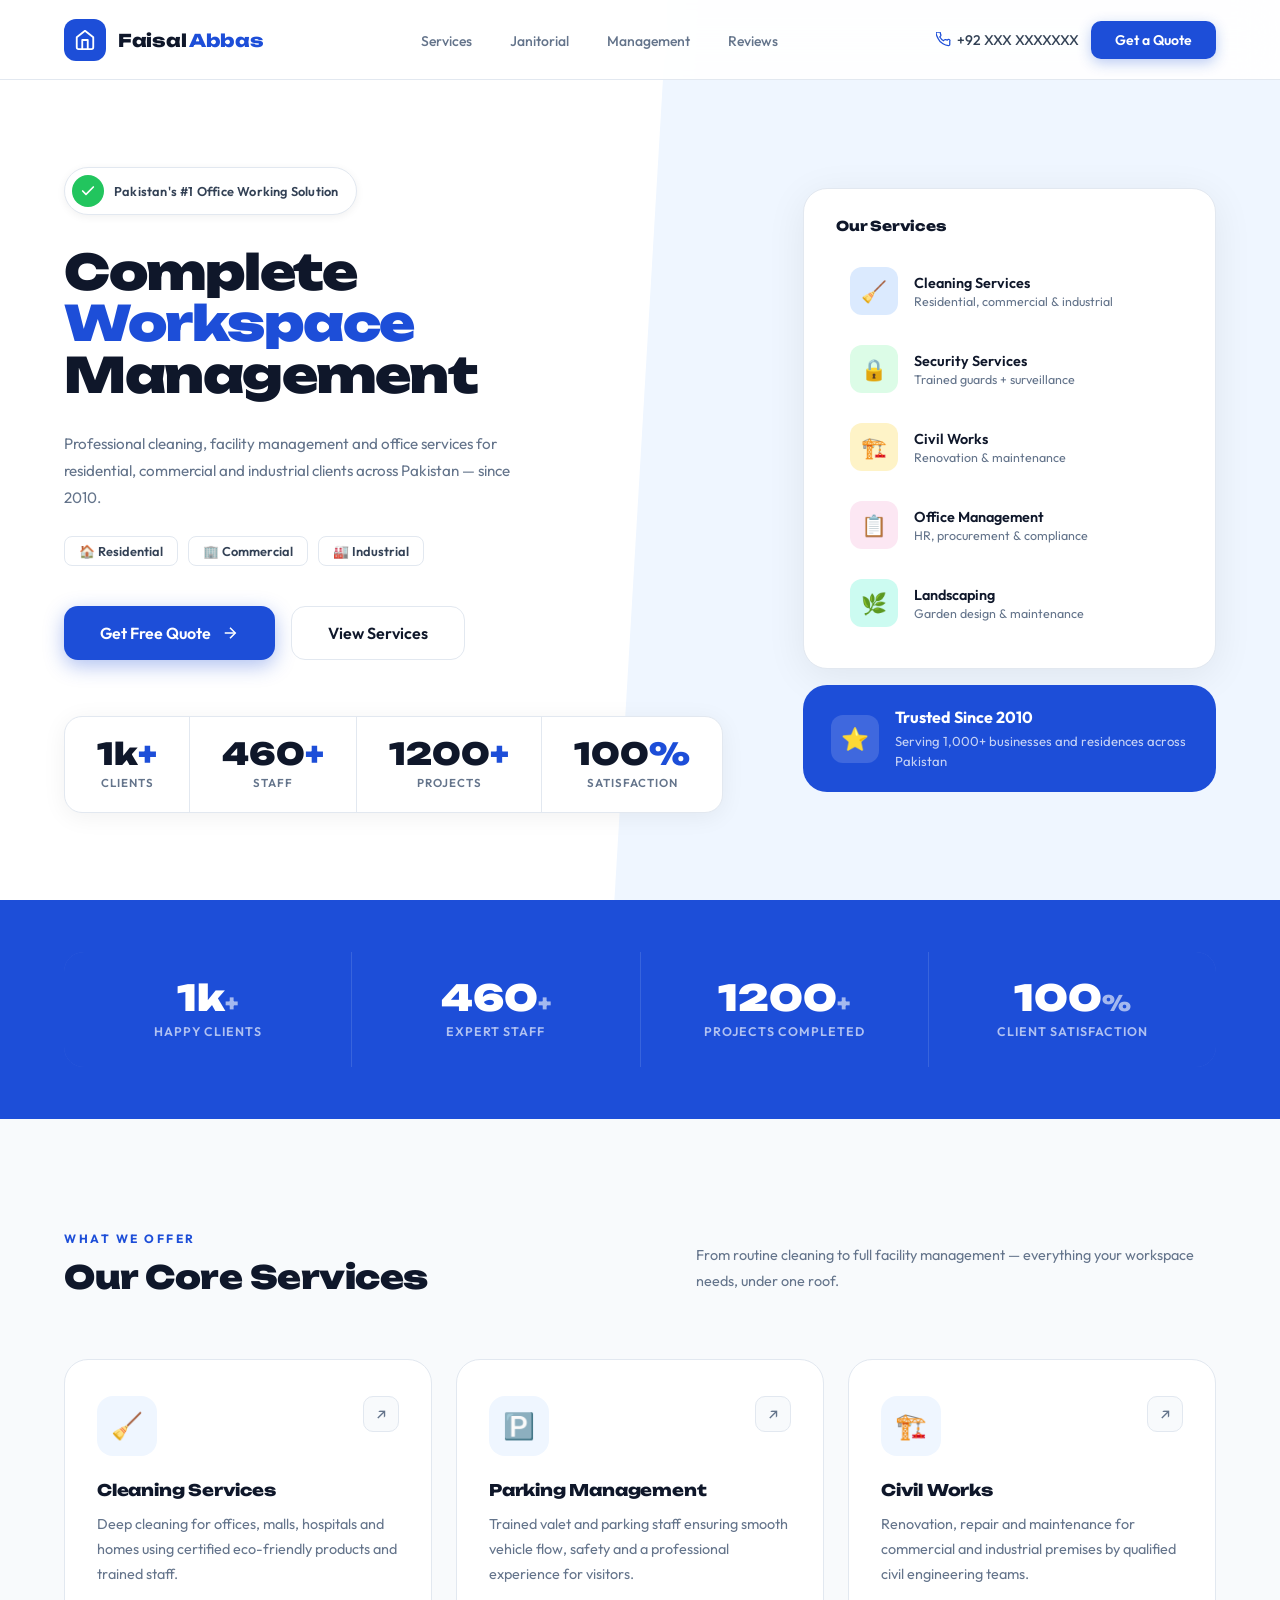
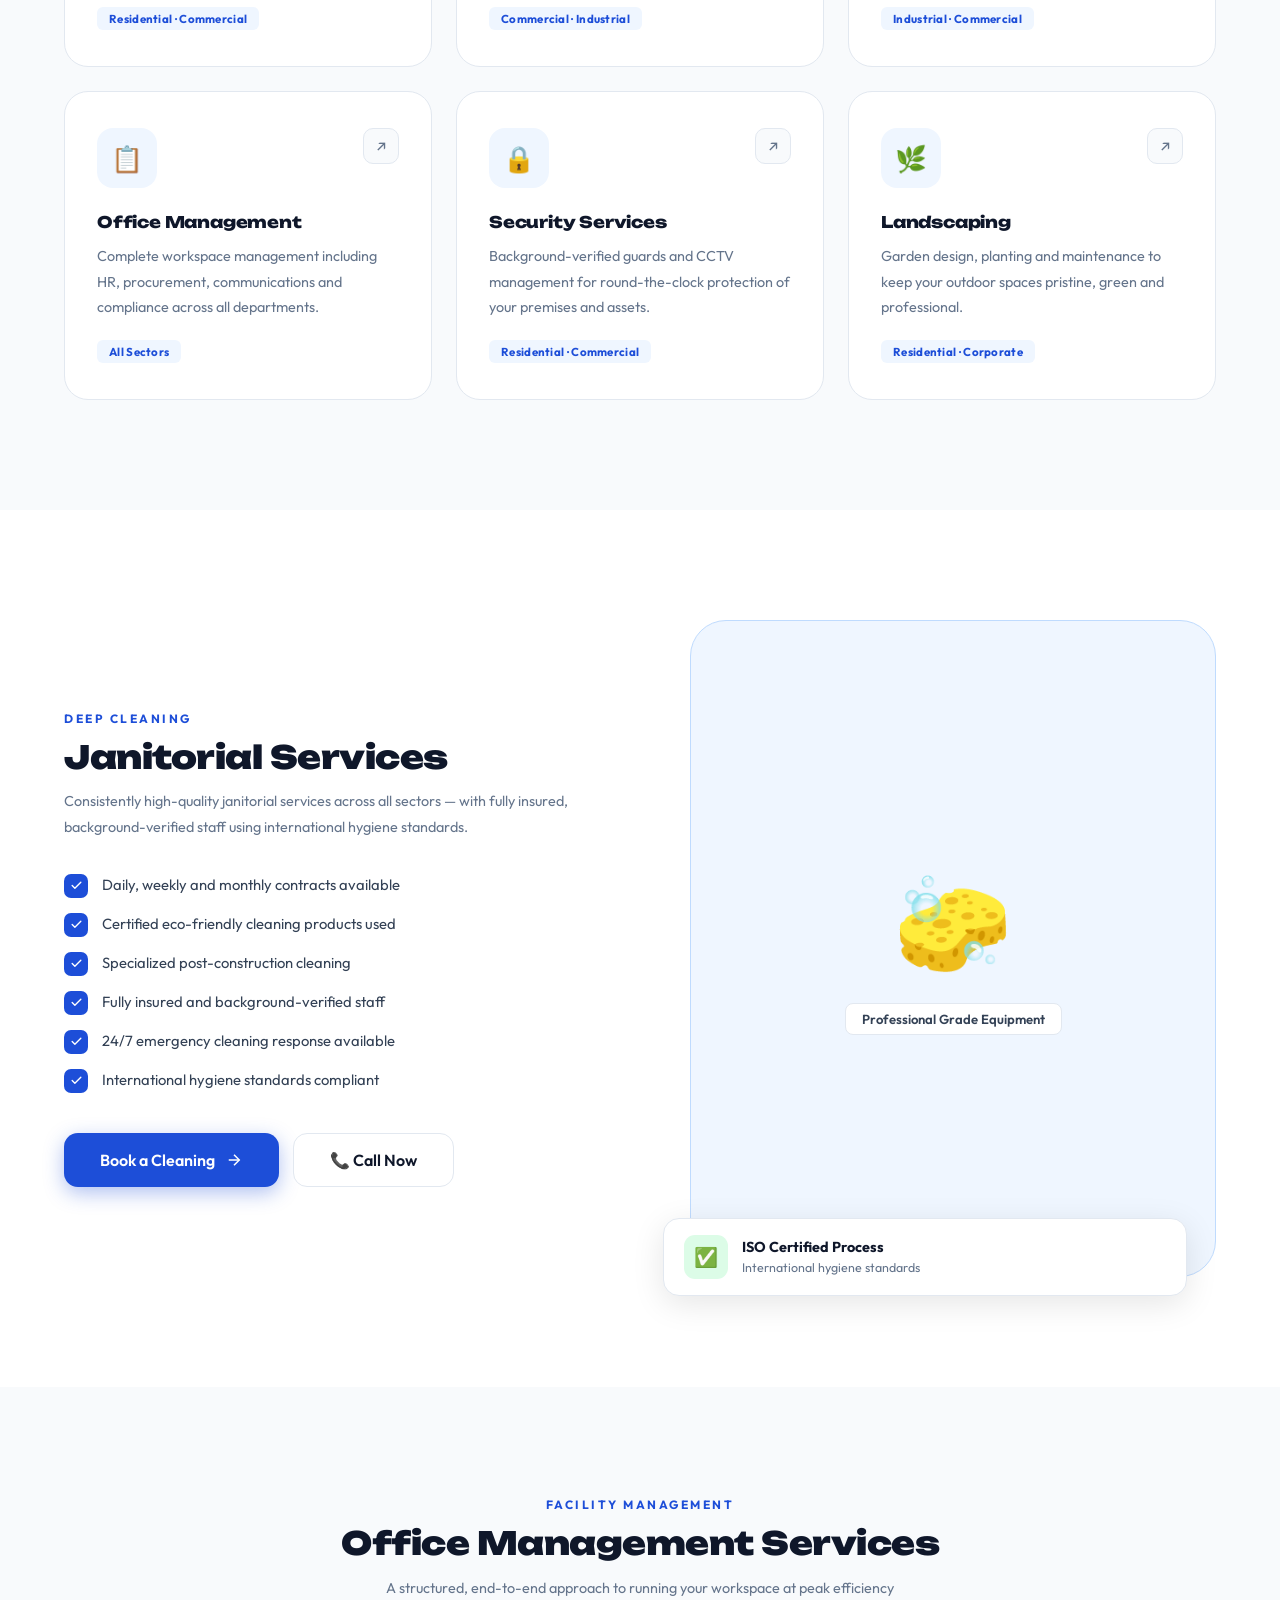
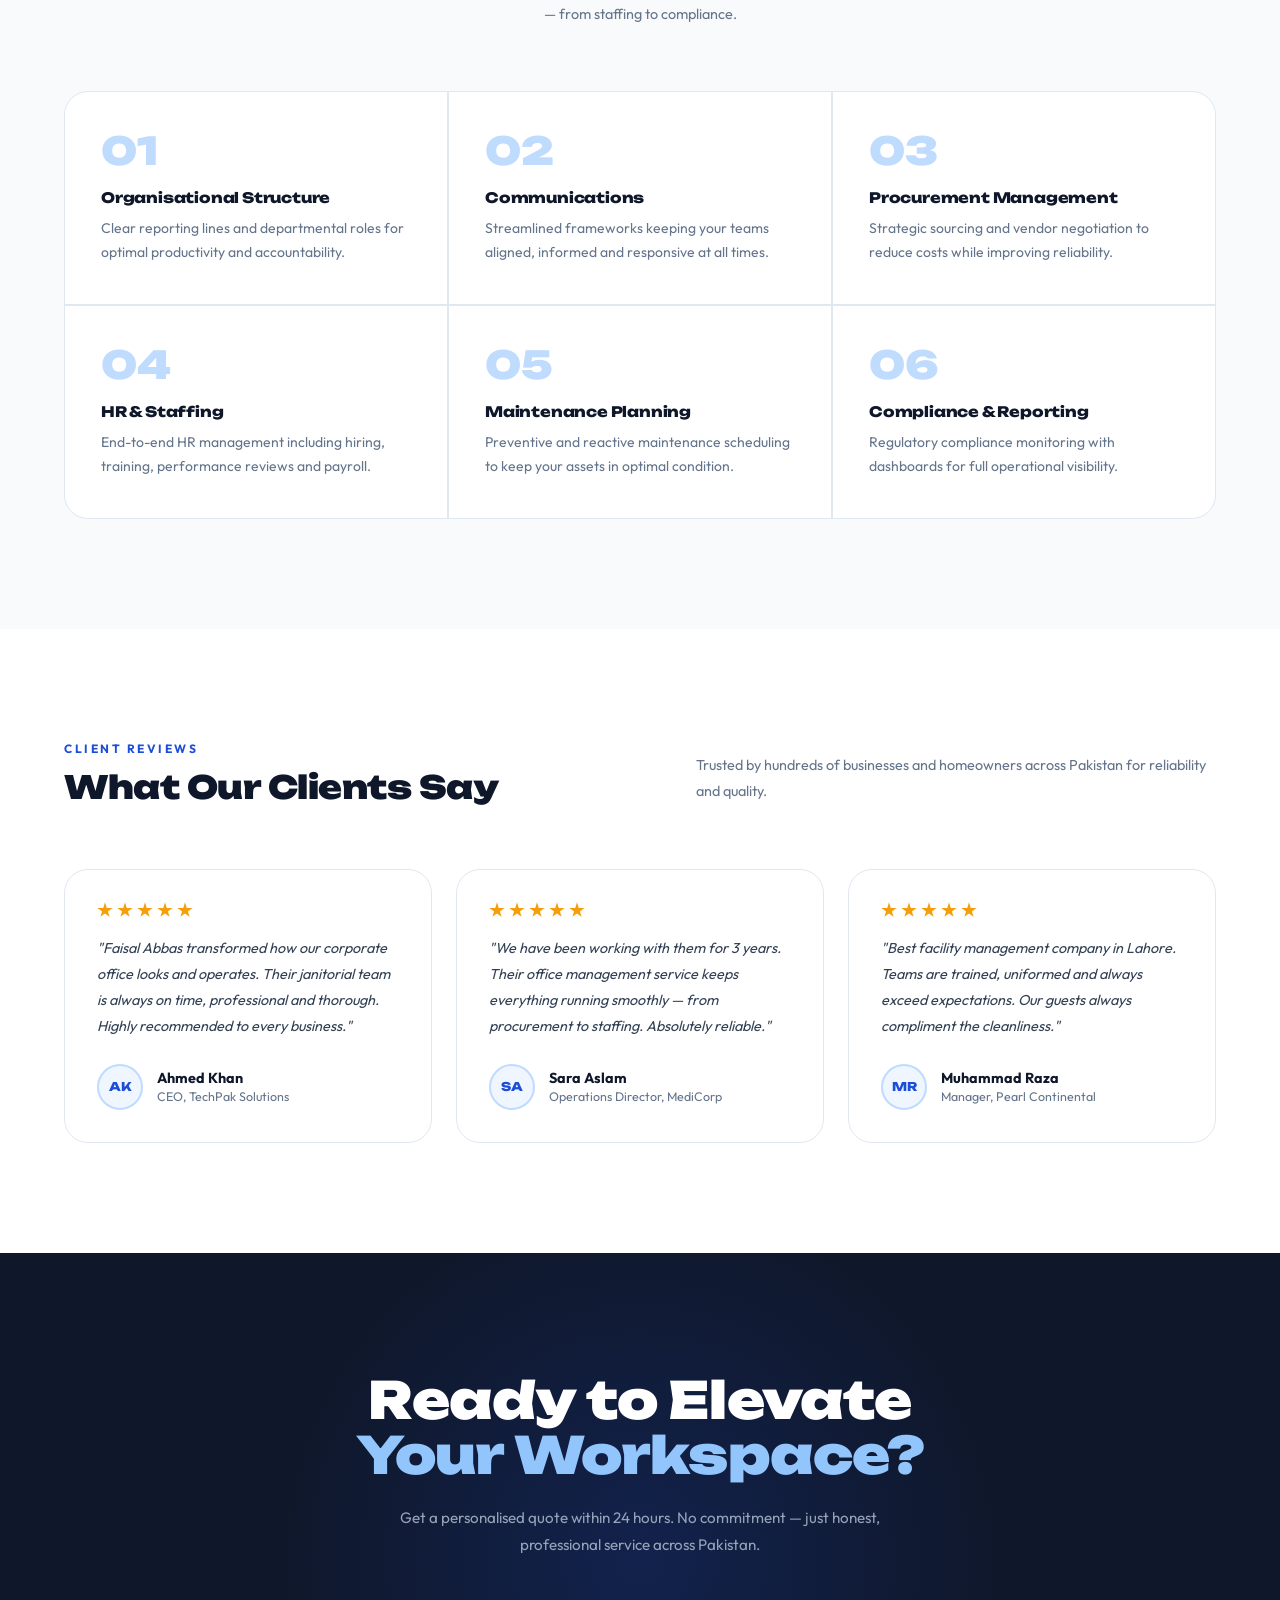
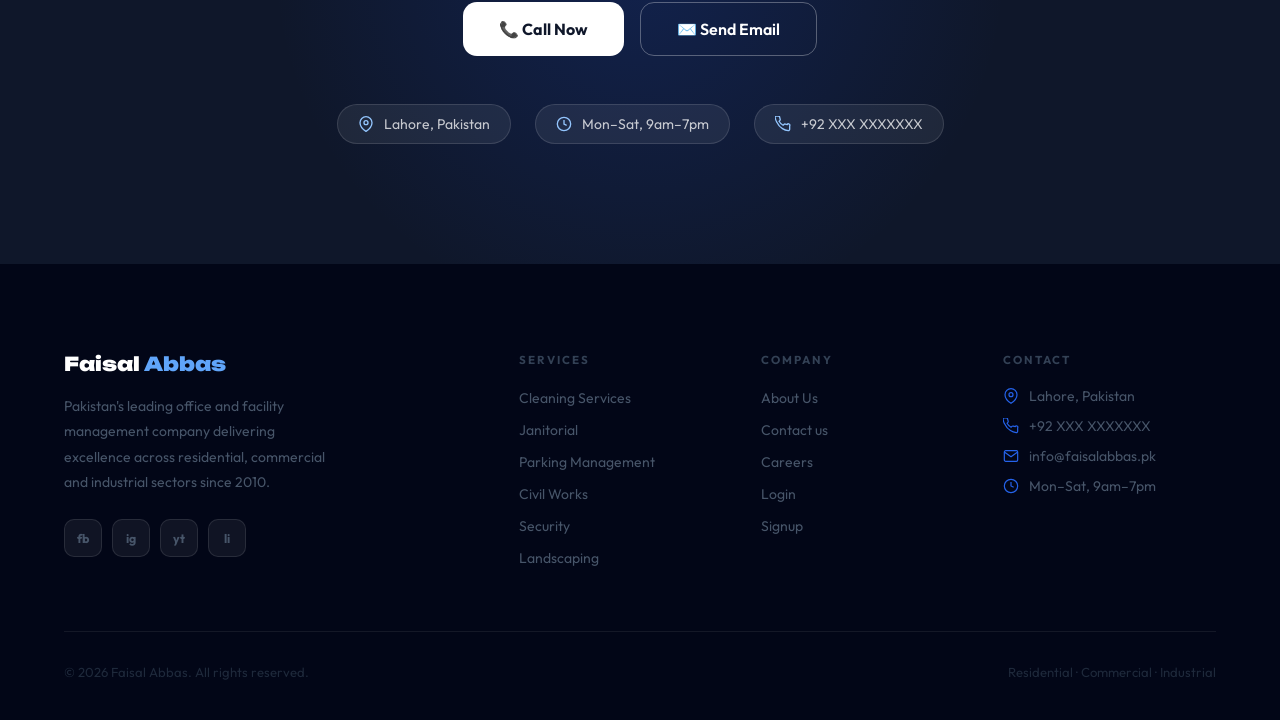
==== commit 41c40dcb: "new pages" ====
--- a/index.html
+++ b/index.html
@@ -1,675 +1,1283 @@
-<!doctype html>
+<!DOCTYPE html>
 <html lang="en">
-  <head>
-    <meta charset="UTF-8" />
-    <meta name="viewport" content="width=device-width, initial-scale=1.0" />
-    <title>Faisal Abbas - Pakistan's #1 Office Working Solution</title>
-    <link rel="preconnect" href="https://fonts.googleapis.com" />
-    <link rel="stylesheet" href="./style.css" />
-    <link
-      href="https://fonts.googleapis.com/css2?family=Unbounded:wght@700;800;900&family=Outfit:wght@300;400;500;600&display=swap"
-      rel="stylesheet"
-    />
-  </head>
-  <body>
-    <!-- ───────────── NAVBAR ───────────── -->
-    <nav class="nav" id="navbar">
-      <div class="wrap nav-inner">
-        <a href="#" class="logo">
-          <div class="logo-badge">
-            <svg viewBox="0 0 24 24">
-              <path d="M3 9l9-7 9 7v11a2 2 0 01-2 2H5a2 2 0 01-2-2z" />
-              <polyline points="9 22 9 12 15 12 15 22" />
-            </svg>
-          </div>
-          <span class="logo-name">Faisal <span>Abbas</span></span>
+<head>
+<meta charset="UTF-8">
+<meta name="viewport" content="width=device-width, initial-scale=1.0">
+<title>Faisal Abbas – Pakistan's #1 Office Working Solution</title>
+<link rel="preconnect" href="https://fonts.googleapis.com">
+<link href="https://fonts.googleapis.com/css2?family=Unbounded:wght@700;800;900&family=Outfit:wght@300;400;500;600&display=swap" rel="stylesheet">
+<style>
+/* ═══════════════════════════════════════════
+   RESET & BASE
+═══════════════════════════════════════════ */
+*, *::before, *::after { box-sizing: border-box; margin: 0; padding: 0; }
+
+:root {
+  --blue:       #1D4ED8;
+  --blue-dark:  #1E3A8A;
+  --blue-light: #EFF6FF;
+  --blue-mid:   #BFDBFE;
+  --ink:        #0F172A;
+  --body:       #334155;
+  --muted:      #64748B;
+  --border:     #E2E8F0;
+  --bg:         #F8FAFC;
+  --white:      #FFFFFF;
+  --gold:       #F59E0B;
+  --green:      #22C55E;
+
+  --nav-h:      80px;
+  --max:        1440px;
+  --gutter:     clamp(24px, 5vw, 120px);
+  --radius:     14px;
+  --radius-lg:  24px;
+  --radius-xl:  36px;
+}
+
+html { scroll-behavior: smooth; }
+body {
+  font-family: 'Outfit', sans-serif;
+  background: var(--white);
+  color: var(--ink);
+  overflow-x: hidden;
+  -webkit-font-smoothing: antialiased;
+}
+
+img { display: block; max-width: 100%; }
+a { text-decoration: none; }
+
+/* ═══════════════════════════════════════════
+   LAYOUT UTILITY
+═══════════════════════════════════════════ */
+.wrap {
+  width: 100%;
+  max-width: var(--max);
+  margin-left: auto;
+  margin-right: auto;
+  padding-left: var(--gutter);
+  padding-right: var(--gutter);
+}
+
+/* ═══════════════════════════════════════════
+   NAVBAR
+═══════════════════════════════════════════ */
+.nav {
+  position: fixed;
+  top: 0; left: 0; right: 0;
+  z-index: 9999;
+  height: var(--nav-h);
+  background: rgba(255,255,255,0.90);
+  backdrop-filter: blur(20px);
+  -webkit-backdrop-filter: blur(20px);
+  border-bottom: 1px solid var(--border);
+  transition: box-shadow .3s;
+}
+.nav.scrolled { box-shadow: 0 4px 32px rgba(0,0,0,0.08); }
+.nav-inner {
+  height: 100%;
+  display: flex;
+  align-items: center;
+  justify-content: space-between;
+  gap: 32px;
+}
+.logo {
+  display: flex;
+  align-items: center;
+  gap: 12px;
+  flex-shrink: 0;
+}
+.logo-badge {
+  width: 42px; height: 42px;
+  border-radius: 12px;
+  background: var(--blue);
+  display: flex; align-items: center; justify-content: center;
+}
+.logo-badge svg { width: 22px; height: 22px; fill: none; stroke: #fff; stroke-width: 2; stroke-linecap: round; stroke-linejoin: round; }
+.logo-name {
+  font-family: 'Unbounded', sans-serif;
+  font-size: 1.1rem; font-weight: 800;
+  color: var(--ink); letter-spacing: -.3px;
+}
+.logo-name span { color: var(--blue); }
+
+.nav-links {
+  display: flex; align-items: center; gap: 2px;
+  list-style: none;
+  flex: 1; justify-content: center;
+}
+.nav-links a {
+  font-size: .875rem; font-weight: 500;
+  color: var(--muted); padding: 9px 18px;
+  border-radius: 10px;
+  transition: color .2s, background .2s;
+}
+.nav-links a:hover { color: var(--blue); background: var(--blue-light); }
+
+.nav-right { display: flex; align-items: center; gap: 12px; flex-shrink: 0; }
+.nav-tel {
+  font-size: .875rem; font-weight: 500;
+  color: var(--body); display: flex; align-items: center; gap: 6px;
+}
+.nav-tel svg { width: 15px; height: 15px; stroke: var(--blue); fill: none; stroke-width: 2; }
+.btn-nav {
+  background: var(--blue); color: #fff;
+  padding: 10px 24px; border-radius: 10px;
+  font-size: .875rem; font-weight: 600;
+  border: none; cursor: pointer;
+  transition: background .2s, transform .2s, box-shadow .2s;
+  box-shadow: 0 4px 14px rgba(29,78,216,.3);
+  white-space: nowrap;
+}
+.btn-nav:hover { background: var(--blue-dark); transform: translateY(-1px); box-shadow: 0 8px 24px rgba(29,78,216,.4); }
+
+.hamburger {
+  display: none; flex-direction: column; gap: 5px;
+  background: none; border: none; cursor: pointer; padding: 6px;
+}
+.hamburger span { display: block; width: 24px; height: 2px; background: var(--ink); border-radius: 2px; transition: .28s; }
+.hamburger.open span:nth-child(1) { transform: rotate(45deg) translate(5px, 5px); }
+.hamburger.open span:nth-child(2) { opacity: 0; }
+.hamburger.open span:nth-child(3) { transform: rotate(-45deg) translate(5px, -5px); }
+
+/* Mobile menu */
+.mob-nav {
+  display: none;
+  position: fixed;
+  top: var(--nav-h); left: 0; right: 0;
+  background: var(--white);
+  border-bottom: 1px solid var(--border);
+  z-index: 9998;
+  padding: 20px var(--gutter) 28px;
+  flex-direction: column; gap: 4px;
+  box-shadow: 0 8px 32px rgba(0,0,0,.1);
+}
+.mob-nav.open { display: flex; }
+.mob-nav a {
+  font-size: 1rem; font-weight: 500; color: var(--body);
+  padding: 13px 16px; border-radius: 10px;
+  transition: background .15s, color .15s;
+}
+.mob-nav a:hover { background: var(--blue-light); color: var(--blue); }
+.mob-nav .mob-cta {
+  margin-top: 12px; background: var(--blue); color: #fff !important;
+  text-align: center; font-weight: 600; border-radius: 12px; padding: 14px !important;
+}
+
+/* ═══════════════════════════════════════════
+   HERO
+═══════════════════════════════════════════ */
+.hero {
+  padding-top: var(--nav-h);
+  min-height: 100vh;
+  display: flex; flex-direction: column;
+  background: var(--white);
+  position: relative;
+  overflow: hidden;
+}
+
+/* Big decorative shape */
+.hero::before {
+  content: '';
+  position: absolute;
+  top: 0; right: 0;
+  width: 52%;
+  height: 100%;
+  background: var(--blue-light);
+  clip-path: polygon(8% 0%, 100% 0%, 100% 100%, 0% 100%);
+  z-index: 0;
+}
+
+.hero-wrap {
+  flex: 1;
+  display: grid;
+  grid-template-columns: 1fr 1fr;
+  align-items: center;
+  gap: 80px;
+  padding-top: 80px;
+  padding-bottom: 80px;
+  position: relative;
+  z-index: 1;
+}
+
+/* Left */
+.hero-left {}
+.hero-eyebrow {
+  display: inline-flex; align-items: center; gap: 10px;
+  background: var(--white);
+  border: 1px solid var(--border);
+  border-radius: 100px;
+  padding: 7px 18px 7px 7px;
+  margin-bottom: 32px;
+  box-shadow: 0 2px 8px rgba(0,0,0,.06);
+}
+.eyebrow-dot {
+  width: 32px; height: 32px; border-radius: 50%;
+  background: var(--green);
+  display: flex; align-items: center; justify-content: center;
+}
+.eyebrow-dot svg { width: 16px; height: 16px; stroke: #fff; fill: none; stroke-width: 2.5; stroke-linecap: round; stroke-linejoin: round; }
+.hero-eyebrow span { font-size: .8rem; font-weight: 600; color: var(--body); letter-spacing: .2px; }
+
+.hero h1 {
+  font-family: 'Unbounded', sans-serif;
+  font-size: clamp(2.6rem, 3.8vw, 5.2rem);
+  font-weight: 900;
+  line-height: 1.06;
+  letter-spacing: -1.5px;
+  color: var(--ink);
+}
+.hero h1 .accent { color: var(--blue); }
+.hero h1 .line-block { display: block; }
+
+.hero-sub {
+  margin-top: 28px;
+  font-size: clamp(.95rem, 1.1vw, 1.15rem);
+  color: var(--muted);
+  line-height: 1.8;
+  max-width: 480px;
+  font-weight: 400;
+}
+
+.hero-sectors {
+  display: flex; gap: 10px; flex-wrap: wrap;
+  margin-top: 24px;
+}
+.sector {
+  font-size: .8rem; font-weight: 600; color: var(--body);
+  background: var(--white); border: 1px solid var(--border);
+  border-radius: 8px; padding: 6px 14px;
+}
+
+.hero-actions {
+  display: flex; gap: 16px; flex-wrap: wrap;
+  margin-top: 40px;
+}
+
+.btn-primary {
+  display: inline-flex; align-items: center; gap: 10px;
+  background: var(--blue); color: #fff;
+  padding: 16px 36px; border-radius: var(--radius);
+  font-size: 1rem; font-weight: 600;
+  border: none; cursor: pointer;
+  box-shadow: 0 6px 20px rgba(29,78,216,.35);
+  transition: transform .22s, box-shadow .22s, background .22s;
+}
+.btn-primary:hover { transform: translateY(-3px); box-shadow: 0 14px 36px rgba(29,78,216,.45); background: var(--blue-dark); }
+.btn-primary svg { width: 18px; height: 18px; stroke: #fff; fill: none; stroke-width: 2; }
+
+.btn-secondary {
+  display: inline-flex; align-items: center; gap: 10px;
+  background: var(--white); color: var(--ink);
+  padding: 16px 36px; border-radius: var(--radius);
+  font-size: 1rem; font-weight: 600;
+  border: 1.5px solid var(--border);
+  transition: border-color .2s, transform .2s;
+}
+.btn-secondary:hover { border-color: #94a3b8; transform: translateY(-2px); }
+
+.hero-stats {
+  display: flex; gap: 0;
+  margin-top: 56px;
+  background: var(--white);
+  border: 1px solid var(--border);
+  border-radius: 18px;
+  overflow: hidden;
+  box-shadow: 0 4px 24px rgba(0,0,0,.06);
+  width: fit-content;
+}
+.hs {
+  padding: 22px 32px;
+  border-right: 1px solid var(--border);
+  text-align: center;
+}
+.hs:last-child { border-right: none; }
+.hs-num {
+  font-family: 'Unbounded', sans-serif;
+  font-size: 1.9rem; font-weight: 900;
+  color: var(--ink); line-height: 1;
+}
+.hs-num em { color: var(--blue); font-style: normal; }
+.hs-lbl { font-size: .72rem; font-weight: 600; text-transform: uppercase; letter-spacing: 1px; color: var(--muted); margin-top: 6px; }
+
+/* Right panel */
+.hero-right {
+  display: flex;
+  flex-direction: column;
+  gap: 16px;
+}
+
+.hero-card {
+  background: var(--white);
+  border: 1px solid var(--border);
+  border-radius: var(--radius-lg);
+  padding: 28px 32px;
+  box-shadow: 0 8px 40px rgba(0,0,0,.07);
+}
+.hero-card-title {
+  font-family: 'Unbounded', sans-serif;
+  font-size: .85rem; font-weight: 800;
+  color: var(--ink); margin-bottom: 20px;
+  letter-spacing: -.2px;
+}
+
+.svc-row {
+  display: flex; align-items: center; gap: 16px;
+  padding: 13px 14px; border-radius: 12px;
+  transition: background .2s; cursor: default;
+  margin-bottom: 4px;
+}
+.svc-row:last-child { margin-bottom: 0; }
+.svc-row:hover { background: var(--bg); }
+.svc-ico {
+  width: 48px; height: 48px; border-radius: 12px;
+  display: flex; align-items: center; justify-content: center;
+  font-size: 1.3rem; flex-shrink: 0;
+}
+.ico-blue  { background: #DBEAFE; }
+.ico-green { background: #DCFCE7; }
+.ico-amber { background: #FEF3C7; }
+.ico-pink  { background: #FCE7F3; }
+.ico-teal  { background: #CCFBF1; }
+.ico-red   { background: #FEE2E2; }
+.svc-info h4 { font-size: .9rem; font-weight: 600; color: var(--ink); margin-bottom: 2px; }
+.svc-info p  { font-size: .78rem; color: var(--muted); }
+
+.hero-trust {
+  background: var(--blue);
+  border-radius: var(--radius-lg);
+  padding: 22px 28px;
+  display: flex; align-items: center; gap: 16px;
+}
+.trust-icon {
+  width: 48px; height: 48px; border-radius: 12px;
+  background: rgba(255,255,255,.15);
+  display: flex; align-items: center; justify-content: center;
+  font-size: 1.4rem; flex-shrink: 0;
+}
+.trust-text strong { font-size: 1rem; font-weight: 700; color: #fff; display: block; margin-bottom: 3px; }
+.trust-text span { font-size: .82rem; color: rgba(255,255,255,.75); }
+
+/* ═══════════════════════════════════════════
+   STATS BANNER
+═══════════════════════════════════════════ */
+.stats-band {
+  background: var(--blue);
+  padding: 52px 0;
+}
+.stats-band-inner {
+  display: grid;
+  grid-template-columns: repeat(4, 1fr);
+  gap: 1px;
+  background: rgba(255,255,255,.12);
+  border-radius: 20px;
+  overflow: hidden;
+}
+.sb-item {
+  background: var(--blue);
+  padding: 28px 20px;
+  text-align: center;
+  transition: background .2s;
+}
+.sb-item:hover { background: var(--blue-dark); }
+.sb-val {
+  font-family: 'Unbounded', sans-serif;
+  font-size: clamp(2rem, 2.8vw, 2.8rem);
+  font-weight: 900; color: #fff; line-height: 1;
+}
+.sb-val em { color: rgba(255,255,255,.6); font-style: normal; font-size: .6em; }
+.sb-lbl { font-size: .78rem; font-weight: 600; color: rgba(255,255,255,.65); text-transform: uppercase; letter-spacing: 1px; margin-top: 8px; }
+
+/* ═══════════════════════════════════════════
+   COMMON SECTION STYLES
+═══════════════════════════════════════════ */
+.section { padding: 110px 0; }
+.section-alt { background: var(--bg); }
+.section-white { background: var(--white); }
+
+.sec-eyebrow {
+  font-size: .75rem; font-weight: 700;
+  letter-spacing: 2.5px; text-transform: uppercase;
+  color: var(--blue); display: block; margin-bottom: 14px;
+}
+.sec-title {
+  font-family: 'Unbounded', sans-serif;
+  font-size: clamp(1.8rem, 2.5vw, 2.8rem);
+  font-weight: 900; letter-spacing: -.5px;
+  line-height: 1.1; color: var(--ink);
+}
+.sec-desc {
+  font-size: clamp(.9rem, 1vw, 1.05rem);
+  color: var(--muted); line-height: 1.8;
+  max-width: 520px; margin-top: 14px;
+}
+
+.sec-head-row {
+  display: flex; justify-content: space-between;
+  align-items: flex-end; gap: 40px;
+  margin-bottom: 64px; flex-wrap: wrap;
+}
+.sec-head-center { text-align: center; margin-bottom: 64px; }
+.sec-head-center .sec-desc { margin-left: auto; margin-right: auto; }
+
+/* ═══════════════════════════════════════════
+   SERVICES
+═══════════════════════════════════════════ */
+.srv-grid {
+  display: grid;
+  grid-template-columns: repeat(3, 1fr);
+  gap: 24px;
+}
+.srv-card {
+  background: var(--white);
+  border: 1px solid var(--border);
+  border-radius: var(--radius-lg);
+  padding: 36px 32px;
+  position: relative; cursor: default;
+  transition: transform .3s, box-shadow .3s, border-color .3s;
+}
+.srv-card::after {
+  content: '';
+  position: absolute; inset: 0;
+  border-radius: var(--radius-lg);
+  border: 2px solid var(--blue);
+  opacity: 0; transition: opacity .3s;
+}
+.srv-card:hover { transform: translateY(-8px); box-shadow: 0 20px 60px rgba(0,0,0,.1); }
+.srv-card:hover::after { opacity: 1; }
+
+.srv-top { display: flex; justify-content: space-between; align-items: flex-start; margin-bottom: 24px; }
+.srv-icon {
+  width: 60px; height: 60px; border-radius: 16px;
+  background: var(--blue-light);
+  display: flex; align-items: center; justify-content: center;
+  font-size: 1.6rem;
+}
+.srv-arrow {
+  width: 36px; height: 36px; border-radius: 10px;
+  background: var(--bg); border: 1px solid var(--border);
+  display: flex; align-items: center; justify-content: center;
+  color: var(--muted); font-size: 1rem;
+  transition: background .2s, color .2s, border-color .2s;
+}
+.srv-card:hover .srv-arrow { background: var(--blue); color: #fff; border-color: var(--blue); }
+.srv-card h3 {
+  font-family: 'Unbounded', sans-serif;
+  font-size: 1rem; font-weight: 800;
+  color: var(--ink); margin-bottom: 12px; letter-spacing: -.2px;
+}
+.srv-card p { font-size: .9rem; color: var(--muted); line-height: 1.75; }
+.srv-tag {
+  display: inline-block; margin-top: 20px;
+  font-size: .72rem; font-weight: 700;
+  color: var(--blue); background: var(--blue-light);
+  border-radius: 6px; padding: 4px 12px;
+  letter-spacing: .3px;
+}
+
+/* ═══════════════════════════════════════════
+   JANITORIAL SPLIT
+═══════════════════════════════════════════ */
+.split-grid {
+  display: grid;
+  grid-template-columns: 1fr 1fr;
+  gap: 100px;
+  align-items: center;
+}
+
+.split-content .sec-desc { max-width: 100%; }
+
+.checklist {
+  list-style: none;
+  display: flex; flex-direction: column; gap: 14px;
+  margin-top: 32px;
+}
+.checklist li {
+  display: flex; align-items: flex-start; gap: 14px;
+  font-size: .925rem; color: var(--body); line-height: 1.65;
+}
+.chk-box {
+  width: 24px; height: 24px; border-radius: 7px;
+  background: var(--blue);
+  display: flex; align-items: center; justify-content: center;
+  flex-shrink: 0; margin-top: 1px;
+}
+.chk-box svg { width: 13px; height: 13px; stroke: #fff; fill: none; stroke-width: 2.5; stroke-linecap: round; stroke-linejoin: round; }
+
+.split-actions { display: flex; gap: 14px; flex-wrap: wrap; margin-top: 40px; }
+
+.split-visual {
+  position: relative;
+}
+.visual-panel {
+  background: var(--blue-light);
+  border-radius: var(--radius-xl);
+  border: 1px solid var(--blue-mid);
+  aspect-ratio: 4/5;
+  display: flex; flex-direction: column;
+  align-items: center; justify-content: center;
+  gap: 20px;
+  overflow: visible;
+  position: relative;
+}
+.vp-emoji { font-size: 6rem; }
+.vp-label {
+  font-size: .82rem; font-weight: 600; color: var(--body);
+  background: var(--white); border: 1px solid var(--border);
+  border-radius: 8px; padding: 7px 16px;
+}
+
+.vp-float {
+  position: absolute;
+  bottom: -20px; left: -28px; right: 28px;
+  background: var(--white);
+  border: 1px solid var(--border);
+  border-radius: 16px;
+  padding: 16px 20px;
+  display: flex; align-items: center; gap: 14px;
+  box-shadow: 0 8px 32px rgba(0,0,0,.1);
+}
+.vf-ico {
+  width: 44px; height: 44px; border-radius: 11px;
+  background: #DCFCE7;
+  display: flex; align-items: center; justify-content: center;
+  font-size: 1.2rem; flex-shrink: 0;
+}
+.vf-content strong { font-size: .9rem; font-weight: 700; color: var(--ink); display: block; }
+.vf-content span { font-size: .78rem; color: var(--muted); }
+
+/* ═══════════════════════════════════════════
+   OFFICE MANAGEMENT
+═══════════════════════════════════════════ */
+.mgmt-grid {
+  display: grid;
+  grid-template-columns: repeat(3, 1fr);
+  gap: 2px;
+  background: var(--border);
+  border-radius: 24px;
+  overflow: hidden;
+  border: 1px solid var(--border);
+}
+.mgmt-card {
+  background: var(--white);
+  padding: 40px 36px;
+  transition: background .2s;
+  position: relative;
+}
+.mgmt-card:hover { background: var(--blue-light); }
+.mgmt-num {
+  font-family: 'Unbounded', sans-serif;
+  font-size: 2.4rem; font-weight: 900;
+  color: var(--blue-mid); line-height: 1;
+  margin-bottom: 18px;
+}
+.mgmt-card h4 {
+  font-family: 'Unbounded', sans-serif;
+  font-size: .9rem; font-weight: 800;
+  color: var(--ink); margin-bottom: 10px; letter-spacing: -.2px;
+}
+.mgmt-card p { font-size: .875rem; color: var(--muted); line-height: 1.7; }
+
+/* ═══════════════════════════════════════════
+   TESTIMONIALS
+═══════════════════════════════════════════ */
+.t-grid {
+  display: grid;
+  grid-template-columns: repeat(3, 1fr);
+  gap: 24px;
+}
+.t-card {
+  background: var(--white);
+  border: 1px solid var(--border);
+  border-radius: var(--radius-lg);
+  padding: 32px;
+  transition: transform .3s, box-shadow .3s;
+  display: flex; flex-direction: column;
+}
+.t-card:hover { transform: translateY(-6px); box-shadow: 0 16px 48px rgba(0,0,0,.08); }
+.t-stars { display: flex; gap: 4px; margin-bottom: 18px; }
+.star {
+  width: 16px; height: 16px;
+  background: var(--gold);
+  clip-path: polygon(50% 0%,61% 35%,98% 35%,68% 57%,79% 91%,50% 70%,21% 91%,32% 57%,2% 35%,39% 35%);
+}
+.t-card blockquote {
+  font-size: .9rem; color: var(--body);
+  line-height: 1.8; font-style: italic;
+  flex: 1; margin-bottom: 24px;
+}
+.t-author { display: flex; align-items: center; gap: 14px; }
+.t-avatar {
+  width: 46px; height: 46px; border-radius: 50%;
+  background: var(--blue-light);
+  border: 2px solid var(--blue-mid);
+  display: flex; align-items: center; justify-content: center;
+  font-family: 'Unbounded', sans-serif;
+  font-size: .75rem; font-weight: 800; color: var(--blue);
+  flex-shrink: 0;
+}
+.t-info .t-name { font-size: .9rem; font-weight: 700; color: var(--ink); }
+.t-info .t-role { font-size: .78rem; color: var(--muted); margin-top: 2px; }
+
+/* ═══════════════════════════════════════════
+   CTA
+═══════════════════════════════════════════ */
+.cta-section {
+  background: var(--ink);
+  padding: 120px 0;
+  position: relative; overflow: hidden;
+}
+.cta-section::before {
+  content: '';
+  position: absolute;
+  width: 800px; height: 800px;
+  border-radius: 50%;
+  background: radial-gradient(circle, rgba(29,78,216,.2), transparent 65%);
+  top: 50%; left: 50%;
+  transform: translate(-50%, -50%);
+  pointer-events: none;
+}
+.cta-inner { text-align: center; position: relative; z-index: 1; }
+.cta-inner h2 {
+  font-family: 'Unbounded', sans-serif;
+  font-size: clamp(2rem, 4vw, 4rem);
+  font-weight: 900; color: var(--white);
+  line-height: 1.08; letter-spacing: -.8px;
+  margin-bottom: 20px;
+}
+.cta-inner h2 em { color: #93C5FD; font-style: normal; }
+.cta-inner p {
+  font-size: clamp(.95rem, 1.1vw, 1.1rem);
+  color: #94A3B8; max-width: 500px;
+  margin: 0 auto 44px; line-height: 1.8;
+}
+.cta-buttons { display: flex; gap: 16px; justify-content: center; flex-wrap: wrap; }
+.btn-cta-white {
+  display: inline-flex; align-items: center; gap: 10px;
+  background: var(--white); color: var(--ink);
+  padding: 16px 36px; border-radius: var(--radius);
+  font-size: 1rem; font-weight: 700;
+  border: none; cursor: pointer;
+  transition: transform .2s, box-shadow .2s;
+}
+.btn-cta-white:hover { transform: translateY(-3px); box-shadow: 0 12px 36px rgba(0,0,0,.25); }
+.btn-cta-outline {
+  display: inline-flex; align-items: center; gap: 10px;
+  background: transparent; color: var(--white);
+  padding: 16px 36px; border-radius: var(--radius);
+  font-size: 1rem; font-weight: 600;
+  border: 1.5px solid rgba(255,255,255,.3);
+  transition: border-color .2s, background .2s;
+}
+.btn-cta-outline:hover { border-color: rgba(255,255,255,.7); background: rgba(255,255,255,.07); }
+
+/* Contact info pills */
+.cta-info {
+  display: flex; justify-content: center; gap: 24px;
+  flex-wrap: wrap; margin-top: 48px;
+}
+.cta-info-pill {
+  display: flex; align-items: center; gap: 10px;
+  background: rgba(255,255,255,.07);
+  border: 1px solid rgba(255,255,255,.12);
+  border-radius: 100px; padding: 10px 20px;
+  font-size: .875rem; color: rgba(255,255,255,.75);
+}
+.cta-info-pill svg { width: 16px; height: 16px; stroke: #93C5FD; fill: none; stroke-width: 2; }
+
+/* ═══════════════════════════════════════════
+   FOOTER
+═══════════════════════════════════════════ */
+.footer {
+  background: #020617;
+  padding: 88px 0 40px;
+}
+.footer-grid {
+  display: grid;
+  grid-template-columns: 2.2fr 1fr 1fr 1.2fr;
+  gap: 64px;
+  margin-bottom: 64px;
+}
+.footer-brand {}
+.footer-logo {
+  font-family: 'Unbounded', sans-serif;
+  font-size: 1.2rem; font-weight: 900;
+  color: var(--white); margin-bottom: 18px;
+}
+.footer-logo em { color: #60A5FA; font-style: normal; }
+.footer-brand p {
+  font-size: .875rem; color: #475569;
+  line-height: 1.8; max-width: 280px;
+}
+.footer-socials { display: flex; gap: 10px; margin-top: 24px; }
+.f-soc {
+  width: 38px; height: 38px; border-radius: 10px;
+  background: rgba(255,255,255,.06);
+  border: 1px solid rgba(255,255,255,.1);
+  display: flex; align-items: center; justify-content: center;
+  color: #475569; font-size: .78rem; font-weight: 700;
+  transition: background .2s, color .2s, border-color .2s;
+}
+.f-soc:hover { background: var(--blue); color: var(--white); border-color: var(--blue); }
+
+.f-col h5 {
+  font-size: .72rem; font-weight: 700;
+  letter-spacing: 2px; text-transform: uppercase;
+  color: #334155; margin-bottom: 20px;
+}
+.f-col ul { list-style: none; display: flex; flex-direction: column; gap: 12px; }
+.f-col ul li a {
+  font-size: .875rem; color: #475569;
+  transition: color .15s;
+}
+.f-col ul li a:hover { color: var(--white); }
+
+.footer-contact-item {
+  display: flex; align-items: center; gap: 10px;
+  font-size: .875rem; color: #475569;
+  margin-bottom: 12px;
+}
+.footer-contact-item svg { width: 16px; height: 16px; stroke: #2563EB; fill: none; stroke-width: 1.8; flex-shrink: 0; }
+.footer-contact-item a { color: #475569; transition: color .15s; }
+.footer-contact-item a:hover { color: var(--white); }
+
+.footer-bottom {
+  border-top: 1px solid rgba(255,255,255,.07);
+  padding-top: 32px;
+  display: flex; justify-content: space-between;
+  align-items: center; flex-wrap: wrap; gap: 12px;
+}
+.footer-bottom p { font-size: .82rem; color: #1E293B; }
+
+/* ═══════════════════════════════════════════
+   SCROLL REVEAL
+═══════════════════════════════════════════ */
+.r { opacity: 0; transform: translateY(32px); transition: opacity .6s ease, transform .6s ease; }
+.r.v { opacity: 1; transform: none; }
+.r.d1 { transition-delay: .1s; }
+.r.d2 { transition-delay: .2s; }
+.r.d3 { transition-delay: .3s; }
+
+/* ═══════════════════════════════════════════
+   RESPONSIVE — 1200px
+═══════════════════════════════════════════ */
+@media (max-width: 1200px) {
+  .hero-wrap { gap: 56px; }
+  .split-grid { gap: 64px; }
+  .footer-grid { grid-template-columns: 1.8fr 1fr 1fr 1fr; gap: 40px; }
+}
+
+/* ═══════════════════════════════════════════
+   RESPONSIVE — 1024px (Tablet landscape)
+═══════════════════════════════════════════ */
+@media (max-width: 1024px) {
+  :root { --nav-h: 68px; }
+
+  /* Nav */
+  .nav-links, .nav-tel { display: none; }
+  .hamburger { display: flex; }
+
+  /* Hero */
+  .hero::before { display: none; }
+  .hero-wrap { grid-template-columns: 1fr; gap: 0; padding-top: 60px; padding-bottom: 60px; }
+  .hero-right { display: none; }
+  .hero-stats { width: 100%; }
+  .hs { flex: 1; padding: 18px 20px; }
+
+  /* Services */
+  .srv-grid { grid-template-columns: 1fr 1fr; gap: 20px; }
+
+  /* Janitorial */
+  .split-grid { grid-template-columns: 1fr; gap: 56px; }
+
+  /* Mgmt */
+  .mgmt-grid { grid-template-columns: 1fr 1fr; }
+
+  /* Testimonials */
+  .t-grid { grid-template-columns: 1fr 1fr; gap: 20px; }
+
+  /* Stats band */
+  .stats-band-inner { grid-template-columns: 1fr 1fr; }
+
+  /* Footer */
+  .footer-grid { grid-template-columns: 1fr 1fr; gap: 40px; }
+  .footer-brand { grid-column: 1 / -1; }
+  .footer-brand p { max-width: 480px; }
+}
+
+/* ═══════════════════════════════════════════
+   RESPONSIVE — 768px (Tablet portrait)
+═══════════════════════════════════════════ */
+@media (max-width: 768px) {
+  .section { padding: 80px 0; }
+
+  .hero-stats { flex-wrap: wrap; width: 100%; border-radius: 14px; }
+  .hs { flex: 1 1 40%; border-bottom: 1px solid var(--border); }
+  .hs:nth-child(odd) { border-right: 1px solid var(--border); }
+  .hs:nth-last-child(-n+2) { border-bottom: none; }
+
+  .sec-head-row { flex-direction: column; align-items: flex-start; gap: 16px; }
+  .sec-head-row .sec-desc { max-width: 100%; }
+
+  .srv-grid { grid-template-columns: 1fr; gap: 16px; }
+  .mgmt-grid { grid-template-columns: 1fr; }
+  .t-grid { grid-template-columns: 1fr; gap: 16px; }
+
+  .stats-band-inner { grid-template-columns: 1fr 1fr; }
+  .sb-item { padding: 24px 16px; }
+
+  .footer-grid { grid-template-columns: 1fr; gap: 36px; }
+  .footer-brand { grid-column: auto; }
+}
+
+/* ═══════════════════════════════════════════
+   RESPONSIVE — 480px (Mobile)
+═══════════════════════════════════════════ */
+@media (max-width: 480px) {
+  :root { --nav-h: 60px; --gutter: 20px; }
+
+  .logo-name { font-size: .95rem; }
+
+  .hero h1 { letter-spacing: -1px; }
+  .hero-eyebrow { padding: 6px 14px 6px 6px; }
+  .eyebrow-dot { width: 28px; height: 28px; }
+  .hero-eyebrow span { font-size: .75rem; }
+
+  .hero-actions { flex-direction: column; }
+  .btn-primary, .btn-secondary { width: 100%; justify-content: center; }
+
+  .hero-stats { border-radius: 12px; }
+  .hs { padding: 16px; }
+  .hs-num { font-size: 1.5rem; }
+
+  .stats-band-inner { grid-template-columns: 1fr 1fr; }
+
+  .hero-sectors { gap: 6px; }
+
+  .vp-float { left: 0; right: 0; bottom: -16px; }
+
+  .cta-inner h2 { letter-spacing: -.5px; }
+  .cta-buttons { flex-direction: column; align-items: center; }
+  .btn-cta-white, .btn-cta-outline { width: 100%; justify-content: center; }
+
+  .cta-info { flex-direction: column; align-items: center; }
+
+  .footer-socials { flex-wrap: wrap; }
+}
+</style>
+</head>
+<body>
+
+<!-- ───────────── NAVBAR ───────────── -->
+<nav class="nav" id="navbar">
+  <div class="wrap nav-inner">
+    <a href="#" class="logo">
+      <div class="logo-badge">
+        <svg viewBox="0 0 24 24"><path d="M3 9l9-7 9 7v11a2 2 0 01-2 2H5a2 2 0 01-2-2z"/><polyline points="9 22 9 12 15 12 15 22"/></svg>
+      </div>
+      <span class="logo-name">Faisal <span>Abbas</span></span>
+    </a>
+
+    <ul class="nav-links">
+      <li><a href="#services">Services</a></li>
+      <li><a href="#janitorial">Janitorial</a></li>
+      <li><a href="#office">Management</a></li>
+      <li><a href="#testimonials">Reviews</a></li>
+    </ul>
+
+    <div class="nav-right">
+      <span class="nav-tel">
+        <svg viewBox="0 0 24 24"><path d="M22 16.92v3a2 2 0 01-2.18 2 19.79 19.79 0 01-8.63-3.07A19.5 19.5 0 013.07 9.81 19.79 19.79 0 01.01 1.18 2 2 0 012 0h3a2 2 0 012 1.72c.127.96.361 1.903.7 2.81a2 2 0 01-.45 2.11L6.09 7.91a16 16 0 006 6l1.27-1.27a2 2 0 012.11-.45c.907.339 1.85.573 2.81.7A2 2 0 0122 14.92v2z"/></svg>
+        +92 XXX XXXXXXX
+      </span>
+      <a href="#contact" class="btn-nav">Get a Quote</a>
+    </div>
+
+    <button class="hamburger" id="ham" aria-label="Menu">
+      <span></span><span></span><span></span>
+    </button>
+  </div>
+</nav>
+
+<!-- Mobile Nav -->
+<div class="mob-nav" id="mobNav">
+  <a href="#services">Services</a>
+  <a href="#janitorial">Janitorial</a>
+  <a href="#office">Office Management</a>
+  <a href="#testimonials">Reviews</a>
+  <a href="#contact" class="mob-cta">Get a Free Quote →</a>
+</div>
+
+<!-- ───────────── HERO ───────────── -->
+<section class="hero">
+  <div class="wrap hero-wrap">
+
+    <!-- LEFT -->
+    <div class="hero-left">
+      <div class="hero-eyebrow">
+        <div class="eyebrow-dot">
+          <svg viewBox="0 0 24 24"><polyline points="20 6 9 17 4 12"/></svg>
+        </div>
+        <span>Pakistan's #1 Office Working Solution</span>
+      </div>
+
+      <h1>
+        <span class="line-block">Complete</span>
+        <span class="line-block accent">Workspace</span>
+        <span class="line-block">Management</span>
+      </h1>
+
+      <p class="hero-sub">Professional cleaning, facility management and office services for residential, commercial and industrial clients across Pakistan — since 2010.</p>
+
+      <div class="hero-sectors">
+        <span class="sector">🏠 Residential</span>
+        <span class="sector">🏢 Commercial</span>
+        <span class="sector">🏭 Industrial</span>
+      </div>
+
+      <div class="hero-actions">
+        <a href="#contact" class="btn-primary">
+          Get Free Quote
+          <svg viewBox="0 0 24 24"><line x1="5" y1="12" x2="19" y2="12"/><polyline points="12 5 19 12 12 19"/></svg>
         </a>
-
-        <ul class="nav-links">
-          <li><a href="#services">Services</a></li>
-          <li><a href="#janitorial">Janitorial</a></li>
-          <li><a href="#office">Management</a></li>
-          <li><a href="about.html">About Us</a></li>
-          <li><a href="contact.html">Contact</a></li>
+        <a href="#services" class="btn-secondary">View Services</a>
+      </div>
+
+      <div class="hero-stats">
+        <div class="hs">
+          <div class="hs-num">1k<em>+</em></div>
+          <div class="hs-lbl">Clients</div>
+        </div>
+        <div class="hs">
+          <div class="hs-num">460<em>+</em></div>
+          <div class="hs-lbl">Staff</div>
+        </div>
+        <div class="hs">
+          <div class="hs-num">1200<em>+</em></div>
+          <div class="hs-lbl">Projects</div>
+        </div>
+        <div class="hs">
+          <div class="hs-num">100<em>%</em></div>
+          <div class="hs-lbl">Satisfaction</div>
+        </div>
+      </div>
+    </div>
+
+    <!-- RIGHT -->
+    <div class="hero-right">
+      <div class="hero-card">
+        <div class="hero-card-title">Our Services</div>
+        <div class="svc-row"><div class="svc-ico ico-blue">🧹</div><div class="svc-info"><h4>Cleaning Services</h4><p>Residential, commercial & industrial</p></div></div>
+        <div class="svc-row"><div class="svc-ico ico-green">🔒</div><div class="svc-info"><h4>Security Services</h4><p>Trained guards + surveillance</p></div></div>
+        <div class="svc-row"><div class="svc-ico ico-amber">🏗️</div><div class="svc-info"><h4>Civil Works</h4><p>Renovation & maintenance</p></div></div>
+        <div class="svc-row"><div class="svc-ico ico-pink">📋</div><div class="svc-info"><h4>Office Management</h4><p>HR, procurement & compliance</p></div></div>
+        <div class="svc-row"><div class="svc-ico ico-teal">🌿</div><div class="svc-info"><h4>Landscaping</h4><p>Garden design & maintenance</p></div></div>
+      </div>
+
+      <div class="hero-trust">
+        <div class="trust-icon">⭐</div>
+        <div class="trust-text">
+          <strong>Trusted Since 2010</strong>
+          <span>Serving 1,000+ businesses and residences across Pakistan</span>
+        </div>
+      </div>
+    </div>
+
+  </div>
+</section>
+
+<!-- ───────────── STATS BAND ───────────── -->
+<div class="stats-band">
+  <div class="wrap">
+    <div class="stats-band-inner">
+      <div class="sb-item"><div class="sb-val">1k<em>+</em></div><div class="sb-lbl">Happy Clients</div></div>
+      <div class="sb-item"><div class="sb-val">460<em>+</em></div><div class="sb-lbl">Expert Staff</div></div>
+      <div class="sb-item"><div class="sb-val">1200<em>+</em></div><div class="sb-lbl">Projects Completed</div></div>
+      <div class="sb-item"><div class="sb-val">100<em>%</em></div><div class="sb-lbl">Client Satisfaction</div></div>
+    </div>
+  </div>
+</div>
+
+<!-- ───────────── SERVICES ───────────── -->
+<section class="section section-alt" id="services">
+  <div class="wrap">
+    <div class="sec-head-row r">
+      <div>
+        <span class="sec-eyebrow">What We Offer</span>
+        <h2 class="sec-title">Our Core Services</h2>
+      </div>
+      <p class="sec-desc">From routine cleaning to full facility management — everything your workspace needs, under one roof.</p>
+    </div>
+
+    <div class="srv-grid">
+      <div class="srv-card r">
+        <div class="srv-top"><div class="srv-icon">🧹</div><div class="srv-arrow">↗</div></div>
+        <h3>Cleaning Services</h3>
+        <p>Deep cleaning for offices, malls, hospitals and homes using certified eco-friendly products and trained staff.</p>
+        <span class="srv-tag">Residential · Commercial</span>
+      </div>
+      <div class="srv-card r d1">
+        <div class="srv-top"><div class="srv-icon">🅿️</div><div class="srv-arrow">↗</div></div>
+        <h3>Parking Management</h3>
+        <p>Trained valet and parking staff ensuring smooth vehicle flow, safety and a professional experience for visitors.</p>
+        <span class="srv-tag">Commercial · Industrial</span>
+      </div>
+      <div class="srv-card r d2">
+        <div class="srv-top"><div class="srv-icon">🏗️</div><div class="srv-arrow">↗</div></div>
+        <h3>Civil Works</h3>
+        <p>Renovation, repair and maintenance for commercial and industrial premises by qualified civil engineering teams.</p>
+        <span class="srv-tag">Industrial · Commercial</span>
+      </div>
+      <div class="srv-card r">
+        <div class="srv-top"><div class="srv-icon">📋</div><div class="srv-arrow">↗</div></div>
+        <h3>Office Management</h3>
+        <p>Complete workspace management including HR, procurement, communications and compliance across all departments.</p>
+        <span class="srv-tag">All Sectors</span>
+      </div>
+      <div class="srv-card r d1">
+        <div class="srv-top"><div class="srv-icon">🔒</div><div class="srv-arrow">↗</div></div>
+        <h3>Security Services</h3>
+        <p>Background-verified guards and CCTV management for round-the-clock protection of your premises and assets.</p>
+        <span class="srv-tag">Residential · Commercial</span>
+      </div>
+      <div class="srv-card r d2">
+        <div class="srv-top"><div class="srv-icon">🌿</div><div class="srv-arrow">↗</div></div>
+        <h3>Landscaping</h3>
+        <p>Garden design, planting and maintenance to keep your outdoor spaces pristine, green and professional.</p>
+        <span class="srv-tag">Residential · Corporate</span>
+      </div>
+    </div>
+  </div>
+</section>
+
+<!-- ───────────── JANITORIAL ───────────── -->
+<section class="section section-white" id="janitorial">
+  <div class="wrap">
+    <div class="split-grid">
+      <div class="split-content r">
+        <span class="sec-eyebrow">Deep Cleaning</span>
+        <h2 class="sec-title">Janitorial Services</h2>
+        <p class="sec-desc">Consistently high-quality janitorial services across all sectors — with fully insured, background-verified staff using international hygiene standards.</p>
+
+        <ul class="checklist">
+          <li><span class="chk-box"><svg viewBox="0 0 24 24"><polyline points="20 6 9 17 4 12"/></svg></span>Daily, weekly and monthly contracts available</li>
+          <li><span class="chk-box"><svg viewBox="0 0 24 24"><polyline points="20 6 9 17 4 12"/></svg></span>Certified eco-friendly cleaning products used</li>
+          <li><span class="chk-box"><svg viewBox="0 0 24 24"><polyline points="20 6 9 17 4 12"/></svg></span>Specialized post-construction cleaning</li>
+          <li><span class="chk-box"><svg viewBox="0 0 24 24"><polyline points="20 6 9 17 4 12"/></svg></span>Fully insured and background-verified staff</li>
+          <li><span class="chk-box"><svg viewBox="0 0 24 24"><polyline points="20 6 9 17 4 12"/></svg></span>24/7 emergency cleaning response available</li>
+          <li><span class="chk-box"><svg viewBox="0 0 24 24"><polyline points="20 6 9 17 4 12"/></svg></span>International hygiene standards compliant</li>
         </ul>
 
-        <div class="nav-right">
-          <a
-            href="login.html"
-            class="btn-nav"
-            style="
-              background: transparent;
-              color: var(--blue);
-              box-shadow: none;
-              border: 1.5px solid var(--blue);
-            "
-            >Login</a
-          >
-          <a href="signup.html" class="btn-nav">Sign Up</a>
-        </div>
-
-        <button class="hamburger" id="ham" aria-label="Menu">
-          <span></span><span></span><span></span>
-        </button>
-      </div>
-    </nav>
-
-    <!-- Mobile Nav -->
-    <div class="mob-nav" id="mobNav">
-      <a href="#services">Services</a>
-      <a href="#janitorial">Janitorial</a>
-      <a href="#office">Office Management</a>
-      <a href="about.html">About Us</a>
-      <a href="contact.html">Contact</a>
-      <a href="login.html">Login</a>
-      <a href="signup.html" class="mob-cta">Sign Up →</a>
-    </div>
-
-    <!-- ───────────── HERO ───────────── -->
-    <section class="hero">
-      <div class="wrap hero-wrap">
-        <!-- LEFT -->
-        <div class="hero-left">
-          <div class="hero-eyebrow">
-            <div class="eyebrow-dot">
-              <svg viewBox="0 0 24 24">
-                <polyline points="20 6 9 17 4 12" />
-              </svg>
-            </div>
-            <span>Pakistan's #1 Office Working Solution</span>
-          </div>
-
-          <h1>
-            <span class="line-block">Complete</span>
-            <span class="line-block accent">Workspace</span>
-            <span class="line-block">Management</span>
-          </h1>
-
-          <p class="hero-sub">
-            Professional cleaning, facility management and office services for
-            residential, commercial and industrial clients across Pakistan —
-            since 2010.
-          </p>
-
-          <div class="hero-sectors">
-            <span class="sector">🏠 Residential</span>
-            <span class="sector">🏢 Commercial</span>
-            <span class="sector">🏭 Industrial</span>
-          </div>
-
-          <div class="hero-actions">
-            <a href="#contact" class="btn-primary">
-              Get Free Quote
-              <svg viewBox="0 0 24 24">
-                <line x1="5" y1="12" x2="19" y2="12" />
-                <polyline points="12 5 19 12 12 19" />
-              </svg>
-            </a>
-            <a href="#services" class="btn-secondary">View Services</a>
-          </div>
-
-          <div class="hero-stats">
-            <div class="hs">
-              <div class="hs-num">1k<em>+</em></div>
-              <div class="hs-lbl">Clients</div>
-            </div>
-            <div class="hs">
-              <div class="hs-num">460<em>+</em></div>
-              <div class="hs-lbl">Staff</div>
-            </div>
-            <div class="hs">
-              <div class="hs-num">1200<em>+</em></div>
-              <div class="hs-lbl">Projects</div>
-            </div>
-            <div class="hs">
-              <div class="hs-num">100<em>%</em></div>
-              <div class="hs-lbl">Satisfaction</div>
+        <div class="split-actions">
+          <a href="#contact" class="btn-primary">
+            Book a Cleaning
+            <svg viewBox="0 0 24 24"><line x1="5" y1="12" x2="19" y2="12"/><polyline points="12 5 19 12 12 19"/></svg>
+          </a>
+          <a href="tel:+92XXXXXXXXXX" class="btn-secondary">📞 Call Now</a>
+        </div>
+      </div>
+
+      <div class="split-visual r d1">
+        <div class="visual-panel">
+          <div class="vp-emoji">🧽</div>
+          <div class="vp-label">Professional Grade Equipment</div>
+          <div class="vp-float">
+            <div class="vf-ico">✅</div>
+            <div class="vf-content">
+              <strong>ISO Certified Process</strong>
+              <span>International hygiene standards</span>
             </div>
           </div>
         </div>
-
-        <!-- RIGHT -->
-        <div class="hero-right">
-          <div class="hero-card">
-            <div class="hero-card-title">Our Services</div>
-            <div class="svc-row">
-              <div class="svc-ico ico-blue">🧹</div>
-              <div class="svc-info">
-                <h4>Cleaning Services</h4>
-                <p>Residential, commercial & industrial</p>
-              </div>
-            </div>
-            <div class="svc-row">
-              <div class="svc-ico ico-green">🔒</div>
-              <div class="svc-info">
-                <h4>Security Services</h4>
-                <p>Trained guards + surveillance</p>
-              </div>
-            </div>
-            <div class="svc-row">
-              <div class="svc-ico ico-amber">🏗️</div>
-              <div class="svc-info">
-                <h4>Civil Works</h4>
-                <p>Renovation & maintenance</p>
-              </div>
-            </div>
-            <div class="svc-row">
-              <div class="svc-ico ico-pink">📋</div>
-              <div class="svc-info">
-                <h4>Office Management</h4>
-                <p>HR, procurement & compliance</p>
-              </div>
-            </div>
-            <div class="svc-row">
-              <div class="svc-ico ico-teal">🌿</div>
-              <div class="svc-info">
-                <h4>Landscaping</h4>
-                <p>Garden design & maintenance</p>
-              </div>
-            </div>
-          </div>
-
-          <div class="hero-trust">
-            <div class="trust-icon">⭐</div>
-            <div class="trust-text">
-              <strong>Trusted Since 2010</strong>
-              <span
-                >Serving 1,000+ businesses and residences across Pakistan</span
-              >
-            </div>
-          </div>
-        </div>
-      </div>
-    </section>
-
-    <!-- ───────────── STATS BAND ───────────── -->
-    <div class="stats-band">
-      <div class="wrap">
-        <div class="stats-band-inner">
-          <div class="sb-item">
-            <div class="sb-val">1k<em>+</em></div>
-            <div class="sb-lbl">Happy Clients</div>
-          </div>
-          <div class="sb-item">
-            <div class="sb-val">460<em>+</em></div>
-            <div class="sb-lbl">Expert Staff</div>
-          </div>
-          <div class="sb-item">
-            <div class="sb-val">1200<em>+</em></div>
-            <div class="sb-lbl">Projects Completed</div>
-          </div>
-          <div class="sb-item">
-            <div class="sb-val">100<em>%</em></div>
-            <div class="sb-lbl">Client Satisfaction</div>
-          </div>
-        </div>
-      </div>
-    </div>
-
-    <!-- ───────────── SERVICES ───────────── -->
-    <section class="section section-alt" id="services">
-      <div class="wrap">
-        <div class="sec-head-row r">
-          <div>
-            <span class="sec-eyebrow">What We Offer</span>
-            <h2 class="sec-title">Our Core Services</h2>
-          </div>
-          <p class="sec-desc">
-            From routine cleaning to full facility management — everything your
-            workspace needs, under one roof.
-          </p>
-        </div>
-
-        <div class="srv-grid">
-          <div class="srv-card r">
-            <div class="srv-top">
-              <div class="srv-icon">🧹</div>
-              <div class="srv-arrow">↗</div>
-            </div>
-            <h3>Cleaning Services</h3>
-            <p>
-              Deep cleaning for offices, malls, hospitals and homes using
-              certified eco-friendly products and trained staff.
-            </p>
-            <span class="srv-tag">Residential · Commercial</span>
-          </div>
-          <div class="srv-card r d1">
-            <div class="srv-top">
-              <div class="srv-icon">🅿️</div>
-              <div class="srv-arrow">↗</div>
-            </div>
-            <h3>Parking Management</h3>
-            <p>
-              Trained valet and parking staff ensuring smooth vehicle flow,
-              safety and a professional experience for visitors.
-            </p>
-            <span class="srv-tag">Commercial · Industrial</span>
-          </div>
-          <div class="srv-card r d2">
-            <div class="srv-top">
-              <div class="srv-icon">🏗️</div>
-              <div class="srv-arrow">↗</div>
-            </div>
-            <h3>Civil Works</h3>
-            <p>
-              Renovation, repair and maintenance for commercial and industrial
-              premises by qualified civil engineering teams.
-            </p>
-            <span class="srv-tag">Industrial · Commercial</span>
-          </div>
-          <div class="srv-card r">
-            <div class="srv-top">
-              <div class="srv-icon">📋</div>
-              <div class="srv-arrow">↗</div>
-            </div>
-            <h3>Office Management</h3>
-            <p>
-              Complete workspace management including HR, procurement,
-              communications and compliance across all departments.
-            </p>
-            <span class="srv-tag">All Sectors</span>
-          </div>
-          <div class="srv-card r d1">
-            <div class="srv-top">
-              <div class="srv-icon">🔒</div>
-              <div class="srv-arrow">↗</div>
-            </div>
-            <h3>Security Services</h3>
-            <p>
-              Background-verified guards and CCTV management for round-the-clock
-              protection of your premises and assets.
-            </p>
-            <span class="srv-tag">Residential · Commercial</span>
-          </div>
-          <div class="srv-card r d2">
-            <div class="srv-top">
-              <div class="srv-icon">🌿</div>
-              <div class="srv-arrow">↗</div>
-            </div>
-            <h3>Landscaping</h3>
-            <p>
-              Garden design, planting and maintenance to keep your outdoor
-              spaces pristine, green and professional.
-            </p>
-            <span class="srv-tag">Residential · Corporate</span>
-          </div>
-        </div>
-      </div>
-    </section>
-
-    <!-- ───────────── JANITORIAL ───────────── -->
-    <section class="section section-white" id="janitorial">
-      <div class="wrap">
-        <div class="split-grid">
-          <div class="split-content r">
-            <span class="sec-eyebrow">Deep Cleaning</span>
-            <h2 class="sec-title">Janitorial Services</h2>
-            <p class="sec-desc">
-              Consistently high-quality janitorial services across all sectors —
-              with fully insured, background-verified staff using international
-              hygiene standards.
-            </p>
-
-            <ul class="checklist">
-              <li>
-                <span class="chk-box"
-                  ><svg viewBox="0 0 24 24">
-                    <polyline points="20 6 9 17 4 12" /></svg></span
-                >Daily, weekly and monthly contracts available
-              </li>
-              <li>
-                <span class="chk-box"
-                  ><svg viewBox="0 0 24 24">
-                    <polyline points="20 6 9 17 4 12" /></svg></span
-                >Certified eco-friendly cleaning products used
-              </li>
-              <li>
-                <span class="chk-box"
-                  ><svg viewBox="0 0 24 24">
-                    <polyline points="20 6 9 17 4 12" /></svg></span
-                >Specialized post-construction cleaning
-              </li>
-              <li>
-                <span class="chk-box"
-                  ><svg viewBox="0 0 24 24">
-                    <polyline points="20 6 9 17 4 12" /></svg></span
-                >Fully insured and background-verified staff
-              </li>
-              <li>
-                <span class="chk-box"
-                  ><svg viewBox="0 0 24 24">
-                    <polyline points="20 6 9 17 4 12" /></svg></span
-                >24/7 emergency cleaning response available
-              </li>
-              <li>
-                <span class="chk-box"
-                  ><svg viewBox="0 0 24 24">
-                    <polyline points="20 6 9 17 4 12" /></svg></span
-                >International hygiene standards compliant
-              </li>
-            </ul>
-
-            <div class="split-actions">
-              <a href="#contact" class="btn-primary">
-                Book a Cleaning
-                <svg viewBox="0 0 24 24">
-                  <line x1="5" y1="12" x2="19" y2="12" />
-                  <polyline points="12 5 19 12 12 19" />
-                </svg>
-              </a>
-              <a href="tel:+92XXXXXXXXXX" class="btn-secondary">📞 Call Now</a>
-            </div>
-          </div>
-
-          <div class="split-visual r d1">
-            <div class="visual-panel">
-              <div class="vp-emoji">🧽</div>
-              <div class="vp-label">Professional Grade Equipment</div>
-              <div class="vp-float">
-                <div class="vf-ico">✅</div>
-                <div class="vf-content">
-                  <strong>ISO Certified Process</strong>
-                  <span>International hygiene standards</span>
-                </div>
-              </div>
-            </div>
-          </div>
-        </div>
-      </div>
-    </section>
-
-    <!-- ───────────── OFFICE MANAGEMENT ───────────── -->
-    <section class="section section-alt" id="office">
-      <div class="wrap">
-        <div class="sec-head-center r">
-          <span class="sec-eyebrow">Facility Management</span>
-          <h2 class="sec-title">Office Management Services</h2>
-          <p class="sec-desc">
-            A structured, end-to-end approach to running your workspace at peak
-            efficiency — from staffing to compliance.
-          </p>
-        </div>
-
-        <div class="mgmt-grid">
-          <div class="mgmt-card r">
-            <div class="mgmt-num">01</div>
-            <h4>Organisational Structure</h4>
-            <p>
-              Clear reporting lines and departmental roles for optimal
-              productivity and accountability.
-            </p>
-          </div>
-          <div class="mgmt-card r d1">
-            <div class="mgmt-num">02</div>
-            <h4>Communications</h4>
-            <p>
-              Streamlined frameworks keeping your teams aligned, informed and
-              responsive at all times.
-            </p>
-          </div>
-          <div class="mgmt-card r d2">
-            <div class="mgmt-num">03</div>
-            <h4>Procurement Management</h4>
-            <p>
-              Strategic sourcing and vendor negotiation to reduce costs while
-              improving reliability.
-            </p>
-          </div>
-          <div class="mgmt-card r">
-            <div class="mgmt-num">04</div>
-            <h4>HR & Staffing</h4>
-            <p>
-              End-to-end HR management including hiring, training, performance
-              reviews and payroll.
-            </p>
-          </div>
-          <div class="mgmt-card r d1">
-            <div class="mgmt-num">05</div>
-            <h4>Maintenance Planning</h4>
-            <p>
-              Preventive and reactive maintenance scheduling to keep your assets
-              in optimal condition.
-            </p>
-          </div>
-          <div class="mgmt-card r d2">
-            <div class="mgmt-num">06</div>
-            <h4>Compliance & Reporting</h4>
-            <p>
-              Regulatory compliance monitoring with dashboards for full
-              operational visibility.
-            </p>
-          </div>
-        </div>
-      </div>
-    </section>
-
-    <!-- ───────────── TESTIMONIALS ───────────── -->
-    <section class="section section-white" id="testimonials">
-      <div class="wrap">
-        <div class="sec-head-row r">
-          <div>
-            <span class="sec-eyebrow">Client Reviews</span>
-            <h2 class="sec-title">What Our Clients Say</h2>
-          </div>
-          <p class="sec-desc">
-            Trusted by hundreds of businesses and homeowners across Pakistan for
-            reliability and quality.
-          </p>
-        </div>
-
-        <div class="t-grid">
-          <div class="t-card r">
-            <div class="t-stars">
-              <div class="star"></div>
-              <div class="star"></div>
-              <div class="star"></div>
-              <div class="star"></div>
-              <div class="star"></div>
-            </div>
-            <blockquote>
-              "Faisal Abbas transformed how our corporate office looks and
-              operates. Their janitorial team is always on time, professional
-              and thorough. Highly recommended to every business."
-            </blockquote>
-            <div class="t-author">
-              <div class="t-avatar">AK</div>
-              <div class="t-info">
-                <div class="t-name">Ahmed Khan</div>
-                <div class="t-role">CEO, TechPak Solutions</div>
-              </div>
-            </div>
-          </div>
-          <div class="t-card r d1">
-            <div class="t-stars">
-              <div class="star"></div>
-              <div class="star"></div>
-              <div class="star"></div>
-              <div class="star"></div>
-              <div class="star"></div>
-            </div>
-            <blockquote>
-              "We have been working with them for 3 years. Their office
-              management service keeps everything running smoothly — from
-              procurement to staffing. Absolutely reliable."
-            </blockquote>
-            <div class="t-author">
-              <div class="t-avatar">SA</div>
-              <div class="t-info">
-                <div class="t-name">Sara Aslam</div>
-                <div class="t-role">Operations Director, MediCorp</div>
-              </div>
-            </div>
-          </div>
-          <div class="t-card r d2">
-            <div class="t-stars">
-              <div class="star"></div>
-              <div class="star"></div>
-              <div class="star"></div>
-              <div class="star"></div>
-              <div class="star"></div>
-            </div>
-            <blockquote>
-              "Best facility management company in Lahore. Teams are trained,
-              uniformed and always exceed expectations. Our guests always
-              compliment the cleanliness."
-            </blockquote>
-            <div class="t-author">
-              <div class="t-avatar">MR</div>
-              <div class="t-info">
-                <div class="t-name">Muhammad Raza</div>
-                <div class="t-role">Manager, Pearl Continental</div>
-              </div>
-            </div>
-          </div>
-        </div>
-      </div>
-    </section>
-
-    <!-- ───────────── CTA ───────────── -->
-    <section class="cta-section" id="contact">
-      <div class="wrap">
-        <div class="cta-inner">
-          <h2>Ready to Elevate<br /><em>Your Workspace?</em></h2>
-          <p>
-            Get a personalised quote within 24 hours. No commitment — just
-            honest, professional service across Pakistan.
-          </p>
-          <div class="cta-buttons">
-            <a href="tel:+92XXXXXXXXXX" class="btn-cta-white">📞 Call Now</a>
-            <a href="mailto:info@faisalabbas.pk" class="btn-cta-outline"
-              >✉️ Send Email</a
-            >
-          </div>
-          <div class="cta-info">
-            <div class="cta-info-pill">
-              <svg viewBox="0 0 24 24">
-                <path d="M21 10c0 7-9 13-9 13s-9-6-9-13a9 9 0 0118 0z" />
-                <circle cx="12" cy="10" r="3" />
-              </svg>
-              Lahore, Pakistan
-            </div>
-            <div class="cta-info-pill">
-              <svg viewBox="0 0 24 24">
-                <circle cx="12" cy="12" r="10" />
-                <polyline points="12 6 12 12 16 14" />
-              </svg>
-              Mon–Sat, 9am–7pm
-            </div>
-            <div class="cta-info-pill">
-              <svg viewBox="0 0 24 24">
-                <path
-                  d="M22 16.92v3a2 2 0 01-2.18 2 19.79 19.79 0 01-8.63-3.07A19.5 19.5 0 013.07 9.81 19.79 19.79 0 01.01 1.18 2 2 0 012 0h3a2 2 0 012 1.72c.127.96.361 1.903.7 2.81a2 2 0 01-.45 2.11L6.09 7.91a16 16 0 006 6l1.27-1.27a2 2 0 012.11-.45c.907.339 1.85.573 2.81.7A2 2 0 0122 14.92v2z"
-                />
-              </svg>
-              +92 XXX XXXXXXX
-            </div>
-          </div>
-        </div>
-      </div>
-    </section>
-
-    <!-- ───────────── FOOTER ───────────── -->
-    <footer class="footer">
-      <div class="wrap">
-        <div class="footer-grid">
-          <div class="footer-brand">
-            <div class="footer-logo">Faisal <em>Abbas</em></div>
-            <p>
-              Pakistan's leading office and facility management company
-              delivering excellence across residential, commercial and
-              industrial sectors since 2010.
-            </p>
-            <div class="footer-socials">
-              <a href="#" class="f-soc">fb</a>
-              <a href="#" class="f-soc">ig</a>
-              <a href="#" class="f-soc">yt</a>
-              <a href="#" class="f-soc">li</a>
-            </div>
-          </div>
-
-          <div class="f-col">
-            <h5>Services</h5>
-            <ul>
-              <li><a href="#">Cleaning Services</a></li>
-              <li><a href="#">Janitorial</a></li>
-              <li><a href="#">Parking Management</a></li>
-              <li><a href="#">Civil Works</a></li>
-              <li><a href="#">Security</a></li>
-              <li><a href="#">Landscaping</a></li>
-            </ul>
-          </div>
-
-          <div class="f-col">
-            <h5>Company</h5>
-            <ul>
-              <li><a href="about.html">About Us</a></li>
-              <li><a href="contact.html">Contact</a></li>
-              <li><a href="login.html">Login</a></li>
-              <li><a href="signup.html">Sign Up</a></li>
-              <li><a href="privacy.html">Privacy Policy</a></li>
-              <li><a href="terms.html">Terms & Conditions</a></li>
-            </ul>
-          </div>
-
-          <div class="f-col">
-            <h5>Contact</h5>
-            <div class="footer-contact-item">
-              <svg viewBox="0 0 24 24">
-                <path d="M21 10c0 7-9 13-9 13s-9-6-9-13a9 9 0 0118 0z" />
-                <circle cx="12" cy="10" r="3" />
-              </svg>
-              <span>Lahore, Pakistan</span>
-            </div>
-            <div class="footer-contact-item">
-              <svg viewBox="0 0 24 24">
-                <path
-                  d="M22 16.92v3a2 2 0 01-2.18 2 19.79 19.79 0 01-8.63-3.07A19.5 19.5 0 013.07 9.81 19.79 19.79 0 01.01 1.18 2 2 0 012 0h3a2 2 0 012 1.72c.127.96.361 1.903.7 2.81a2 2 0 01-.45 2.11L6.09 7.91a16 16 0 006 6l1.27-1.27a2 2 0 012.11-.45c.907.339 1.85.573 2.81.7A2 2 0 0122 14.92v2z"
-                />
-              </svg>
-              <a href="tel:+92XXXXXXXXXX">+92 XXX XXXXXXX</a>
-            </div>
-            <div class="footer-contact-item">
-              <svg viewBox="0 0 24 24">
-                <path
-                  d="M4 4h16c1.1 0 2 .9 2 2v12c0 1.1-.9 2-2 2H4c-1.1 0-2-.9-2-2V6c0-1.1.9-2 2-2z"
-                />
-                <polyline points="22,6 12,13 2,6" />
-              </svg>
-              <a href="mailto:info@faisalabbas.pk">info@faisalabbas.pk</a>
-            </div>
-            <div class="footer-contact-item">
-              <svg viewBox="0 0 24 24">
-                <circle cx="12" cy="12" r="10" />
-                <polyline points="12 6 12 12 16 14" />
-              </svg>
-              <span>Mon–Sat, 9am–7pm</span>
-            </div>
-          </div>
-        </div>
-
-        <div class="footer-bottom">
-          <p>© 2026 Faisal Abbas. All rights reserved.</p>
-          <p>
-            <a
-              href="privacy.html"
-              style="color: #475569; transition: color 0.15s"
-              onmouseover="this.style.color = '#fff'"
-              onmouseout="this.style.color = '#475569'"
-              >Privacy Policy</a
-            >
-            ·
-            <a
-              href="terms.html"
-              style="color: #475569; transition: color 0.15s"
-              onmouseover="this.style.color = '#fff'"
-              onmouseout="this.style.color = '#475569'"
-              >Terms & Conditions</a
-            >
-          </p>
-        </div>
-      </div>
-    </footer>
-
-
-  </body>
-</html>
+      </div>
+    </div>
+  </div>
+</section>
+
+<!-- ───────────── OFFICE MANAGEMENT ───────────── -->
+<section class="section section-alt" id="office">
+  <div class="wrap">
+    <div class="sec-head-center r">
+      <span class="sec-eyebrow">Facility Management</span>
+      <h2 class="sec-title">Office Management Services</h2>
+      <p class="sec-desc">A structured, end-to-end approach to running your workspace at peak efficiency — from staffing to compliance.</p>
+    </div>
+
+    <div class="mgmt-grid">
+      <div class="mgmt-card r"><div class="mgmt-num">01</div><h4>Organisational Structure</h4><p>Clear reporting lines and departmental roles for optimal productivity and accountability.</p></div>
+      <div class="mgmt-card r d1"><div class="mgmt-num">02</div><h4>Communications</h4><p>Streamlined frameworks keeping your teams aligned, informed and responsive at all times.</p></div>
+      <div class="mgmt-card r d2"><div class="mgmt-num">03</div><h4>Procurement Management</h4><p>Strategic sourcing and vendor negotiation to reduce costs while improving reliability.</p></div>
+      <div class="mgmt-card r"><div class="mgmt-num">04</div><h4>HR & Staffing</h4><p>End-to-end HR management including hiring, training, performance reviews and payroll.</p></div>
+      <div class="mgmt-card r d1"><div class="mgmt-num">05</div><h4>Maintenance Planning</h4><p>Preventive and reactive maintenance scheduling to keep your assets in optimal condition.</p></div>
+      <div class="mgmt-card r d2"><div class="mgmt-num">06</div><h4>Compliance & Reporting</h4><p>Regulatory compliance monitoring with dashboards for full operational visibility.</p></div>
+    </div>
+  </div>
+</section>
+
+<!-- ───────────── TESTIMONIALS ───────────── -->
+<section class="section section-white" id="testimonials">
+  <div class="wrap">
+    <div class="sec-head-row r">
+      <div>
+        <span class="sec-eyebrow">Client Reviews</span>
+        <h2 class="sec-title">What Our Clients Say</h2>
+      </div>
+      <p class="sec-desc">Trusted by hundreds of businesses and homeowners across Pakistan for reliability and quality.</p>
+    </div>
+
+    <div class="t-grid">
+      <div class="t-card r">
+        <div class="t-stars"><div class="star"></div><div class="star"></div><div class="star"></div><div class="star"></div><div class="star"></div></div>
+        <blockquote>"Faisal Abbas transformed how our corporate office looks and operates. Their janitorial team is always on time, professional and thorough. Highly recommended to every business."</blockquote>
+        <div class="t-author">
+          <div class="t-avatar">AK</div>
+          <div class="t-info"><div class="t-name">Ahmed Khan</div><div class="t-role">CEO, TechPak Solutions</div></div>
+        </div>
+      </div>
+      <div class="t-card r d1">
+        <div class="t-stars"><div class="star"></div><div class="star"></div><div class="star"></div><div class="star"></div><div class="star"></div></div>
+        <blockquote>"We have been working with them for 3 years. Their office management service keeps everything running smoothly — from procurement to staffing. Absolutely reliable."</blockquote>
+        <div class="t-author">
+          <div class="t-avatar">SA</div>
+          <div class="t-info"><div class="t-name">Sara Aslam</div><div class="t-role">Operations Director, MediCorp</div></div>
+        </div>
+      </div>
+      <div class="t-card r d2">
+        <div class="t-stars"><div class="star"></div><div class="star"></div><div class="star"></div><div class="star"></div><div class="star"></div></div>
+        <blockquote>"Best facility management company in Lahore. Teams are trained, uniformed and always exceed expectations. Our guests always compliment the cleanliness."</blockquote>
+        <div class="t-author">
+          <div class="t-avatar">MR</div>
+          <div class="t-info"><div class="t-name">Muhammad Raza</div><div class="t-role">Manager, Pearl Continental</div></div>
+        </div>
+      </div>
+    </div>
+  </div>
+</section>
+
+<!-- ───────────── CTA ───────────── -->
+<section class="cta-section" id="contact">
+  <div class="wrap">
+    <div class="cta-inner">
+      <h2>Ready to Elevate<br><em>Your Workspace?</em></h2>
+      <p>Get a personalised quote within 24 hours. No commitment — just honest, professional service across Pakistan.</p>
+      <div class="cta-buttons">
+        <a href="tel:+92XXXXXXXXXX" class="btn-cta-white">📞 Call Now</a>
+        <a href="mailto:info@faisalabbas.pk" class="btn-cta-outline">✉️ Send Email</a>
+      </div>
+      <div class="cta-info">
+        <div class="cta-info-pill">
+          <svg viewBox="0 0 24 24"><path d="M21 10c0 7-9 13-9 13s-9-6-9-13a9 9 0 0118 0z"/><circle cx="12" cy="10" r="3"/></svg>
+          Lahore, Pakistan
+        </div>
+        <div class="cta-info-pill">
+          <svg viewBox="0 0 24 24"><circle cx="12" cy="12" r="10"/><polyline points="12 6 12 12 16 14"/></svg>
+          Mon–Sat, 9am–7pm
+        </div>
+        <div class="cta-info-pill">
+          <svg viewBox="0 0 24 24"><path d="M22 16.92v3a2 2 0 01-2.18 2 19.79 19.79 0 01-8.63-3.07A19.5 19.5 0 013.07 9.81 19.79 19.79 0 01.01 1.18 2 2 0 012 0h3a2 2 0 012 1.72c.127.96.361 1.903.7 2.81a2 2 0 01-.45 2.11L6.09 7.91a16 16 0 006 6l1.27-1.27a2 2 0 012.11-.45c.907.339 1.85.573 2.81.7A2 2 0 0122 14.92v2z"/></svg>
+          +92 XXX XXXXXXX
+        </div>
+      </div>
+    </div>
+  </div>
+</section>
+
+<!-- ───────────── FOOTER ───────────── -->
+<footer class="footer">
+  <div class="wrap">
+    <div class="footer-grid">
+      <div class="footer-brand">
+        <div class="footer-logo">Faisal <em>Abbas</em></div>
+        <p>Pakistan's leading office and facility management company delivering excellence across residential, commercial and industrial sectors since 2010.</p>
+        <div class="footer-socials">
+          <a href="#" class="f-soc">fb</a>
+          <a href="#" class="f-soc">ig</a>
+          <a href="#" class="f-soc">yt</a>
+          <a href="#" class="f-soc">li</a>
+        </div>
+      </div>
+
+      <div class="f-col">
+        <h5>Services</h5>
+        <ul>
+          <li><a href="#">Cleaning Services</a></li>
+          <li><a href="#">Janitorial</a></li>
+          <li><a href="#">Parking Management</a></li>
+          <li><a href="#">Civil Works</a></li>
+          <li><a href="#">Security</a></li>
+          <li><a href="#">Landscaping</a></li>
+        </ul>
+      </div>
+
+      <div class="f-col">
+        <h5>Company</h5>
+        <ul>
+          <li><a href="/about.html">About Us</a></li>
+          <li><a href="contact.html">Contact us</a></li>
+          <li><a href="#">Careers</a></li>
+          <li><a href="login.html">Login</a></li>
+          <li><a href="signup.html">Signup</a></li>
+        </ul>
+      </div>
+
+      <div class="f-col">
+        <h5>Contact</h5>
+        <div class="footer-contact-item">
+          <svg viewBox="0 0 24 24"><path d="M21 10c0 7-9 13-9 13s-9-6-9-13a9 9 0 0118 0z"/><circle cx="12" cy="10" r="3"/></svg>
+          <span>Lahore, Pakistan</span>
+        </div>
+        <div class="footer-contact-item">
+          <svg viewBox="0 0 24 24"><path d="M22 16.92v3a2 2 0 01-2.18 2 19.79 19.79 0 01-8.63-3.07A19.5 19.5 0 013.07 9.81 19.79 19.79 0 01.01 1.18 2 2 0 012 0h3a2 2 0 012 1.72c.127.96.361 1.903.7 2.81a2 2 0 01-.45 2.11L6.09 7.91a16 16 0 006 6l1.27-1.27a2 2 0 012.11-.45c.907.339 1.85.573 2.81.7A2 2 0 0122 14.92v2z"/></svg>
+          <a href="tel:+92XXXXXXXXXX">+92 XXX XXXXXXX</a>
+        </div>
+        <div class="footer-contact-item">
+          <svg viewBox="0 0 24 24"><path d="M4 4h16c1.1 0 2 .9 2 2v12c0 1.1-.9 2-2 2H4c-1.1 0-2-.9-2-2V6c0-1.1.9-2 2-2z"/><polyline points="22,6 12,13 2,6"/></svg>
+          <a href="mailto:info@faisalabbas.pk">info@faisalabbas.pk</a>
+        </div>
+        <div class="footer-contact-item">
+          <svg viewBox="0 0 24 24"><circle cx="12" cy="12" r="10"/><polyline points="12 6 12 12 16 14"/></svg>
+          <span>Mon–Sat, 9am–7pm</span>
+        </div>
+      </div>
+    </div>
+
+    <div class="footer-bottom">
+      <p>© 2026 Faisal Abbas. All rights reserved.</p>
+      <p>Residential · Commercial · Industrial</p>
+    </div>
+  </div>
+</footer>
+
+<script>
+// Nav scroll
+const nav = document.getElementById('navbar');
+window.addEventListener('scroll', () => nav.classList.toggle('scrolled', scrollY > 40), { passive: true });
+
+// Hamburger
+const ham = document.getElementById('ham');
+const mob = document.getElementById('mobNav');
+ham.addEventListener('click', () => {
+  ham.classList.toggle('open');
+  mob.classList.toggle('open');
+});
+mob.querySelectorAll('a').forEach(a => a.addEventListener('click', () => {
+  mob.classList.remove('open');
+  ham.classList.remove('open');
+}));
+
+// Scroll reveal
+const obs = new IntersectionObserver(entries => {
+  entries.forEach(e => { if (e.isIntersecting) e.target.classList.add('v'); });
+}, { threshold: 0.1 });
+document.querySelectorAll('.r').forEach(el => obs.observe(el));
+
+// Smooth scroll
+document.querySelectorAll('a[href^="#"]').forEach(a => {
+  a.addEventListener('click', e => {
+    const id = a.getAttribute('href');
+    const target = document.querySelector(id);
+    if (target) { e.preventDefault(); target.scrollIntoView({ behavior: 'smooth' }); }
+  });
+});
+</script>
+</body>
+</html>
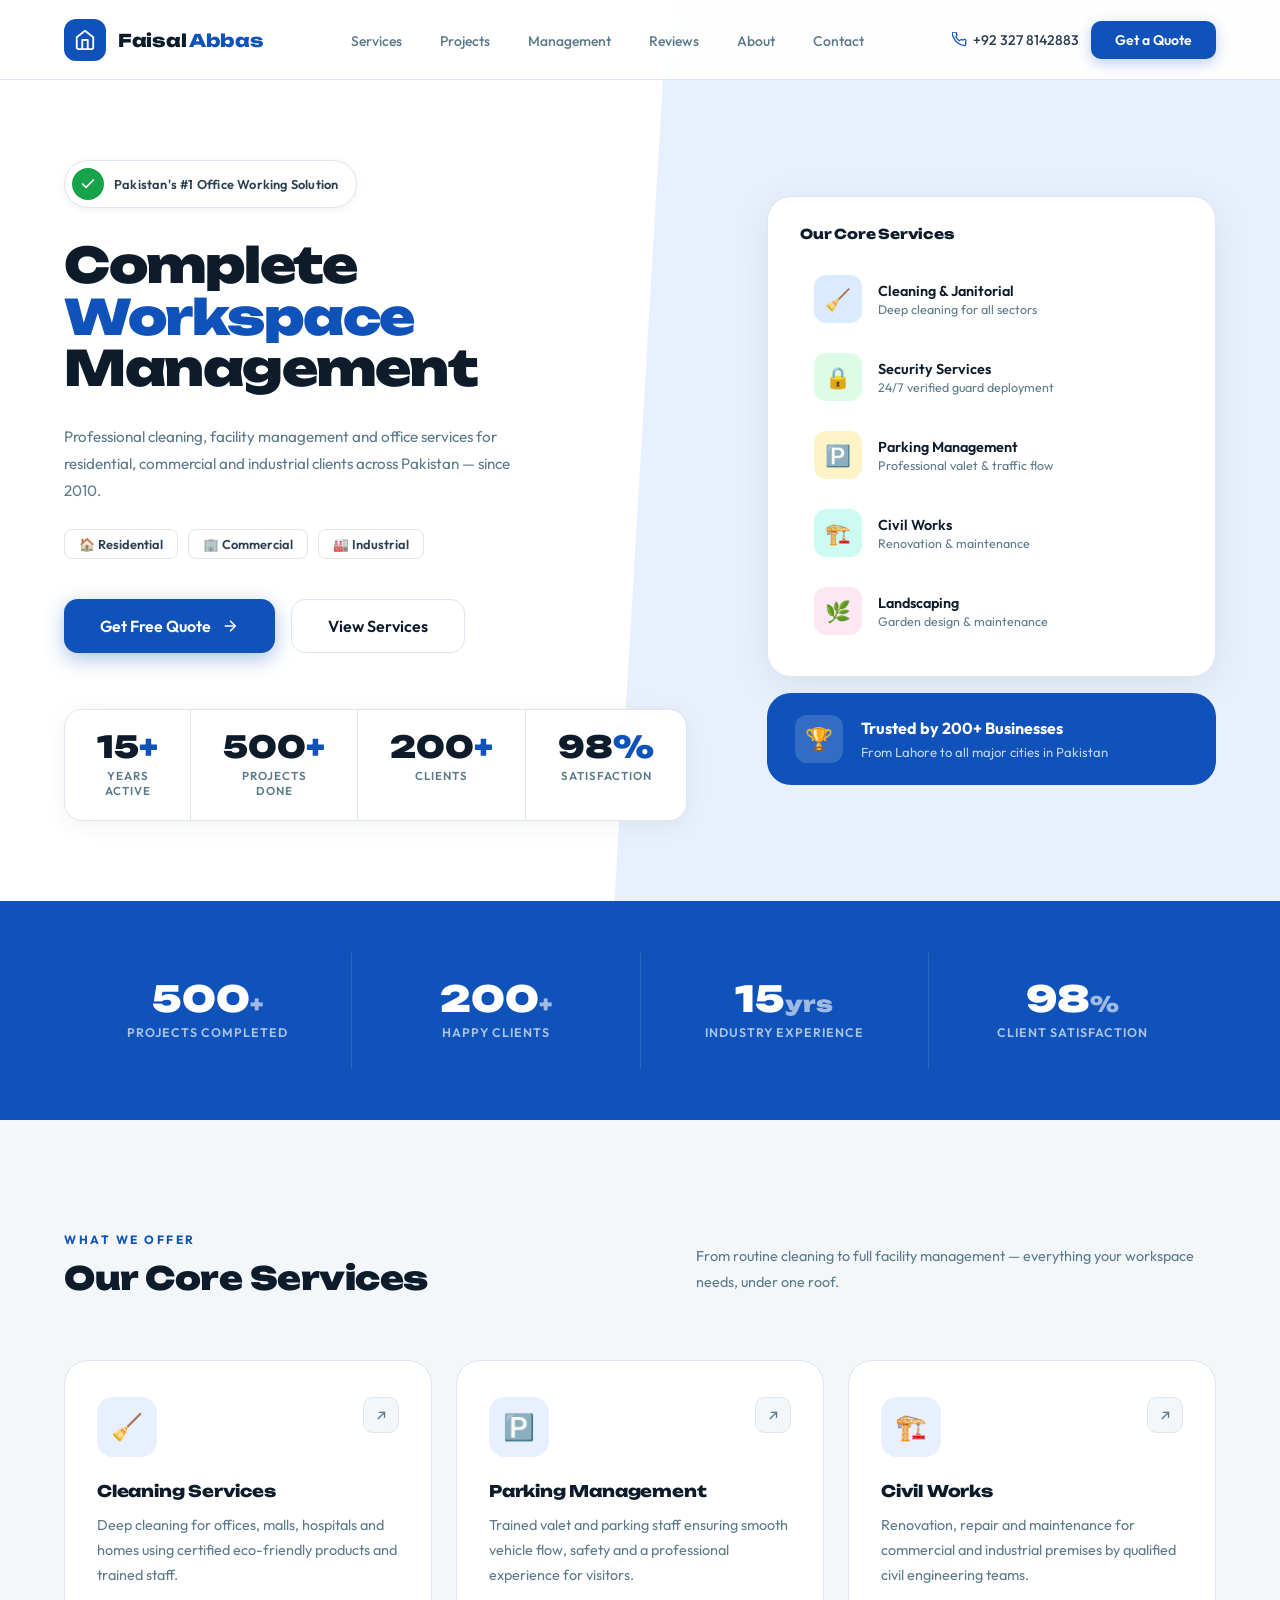
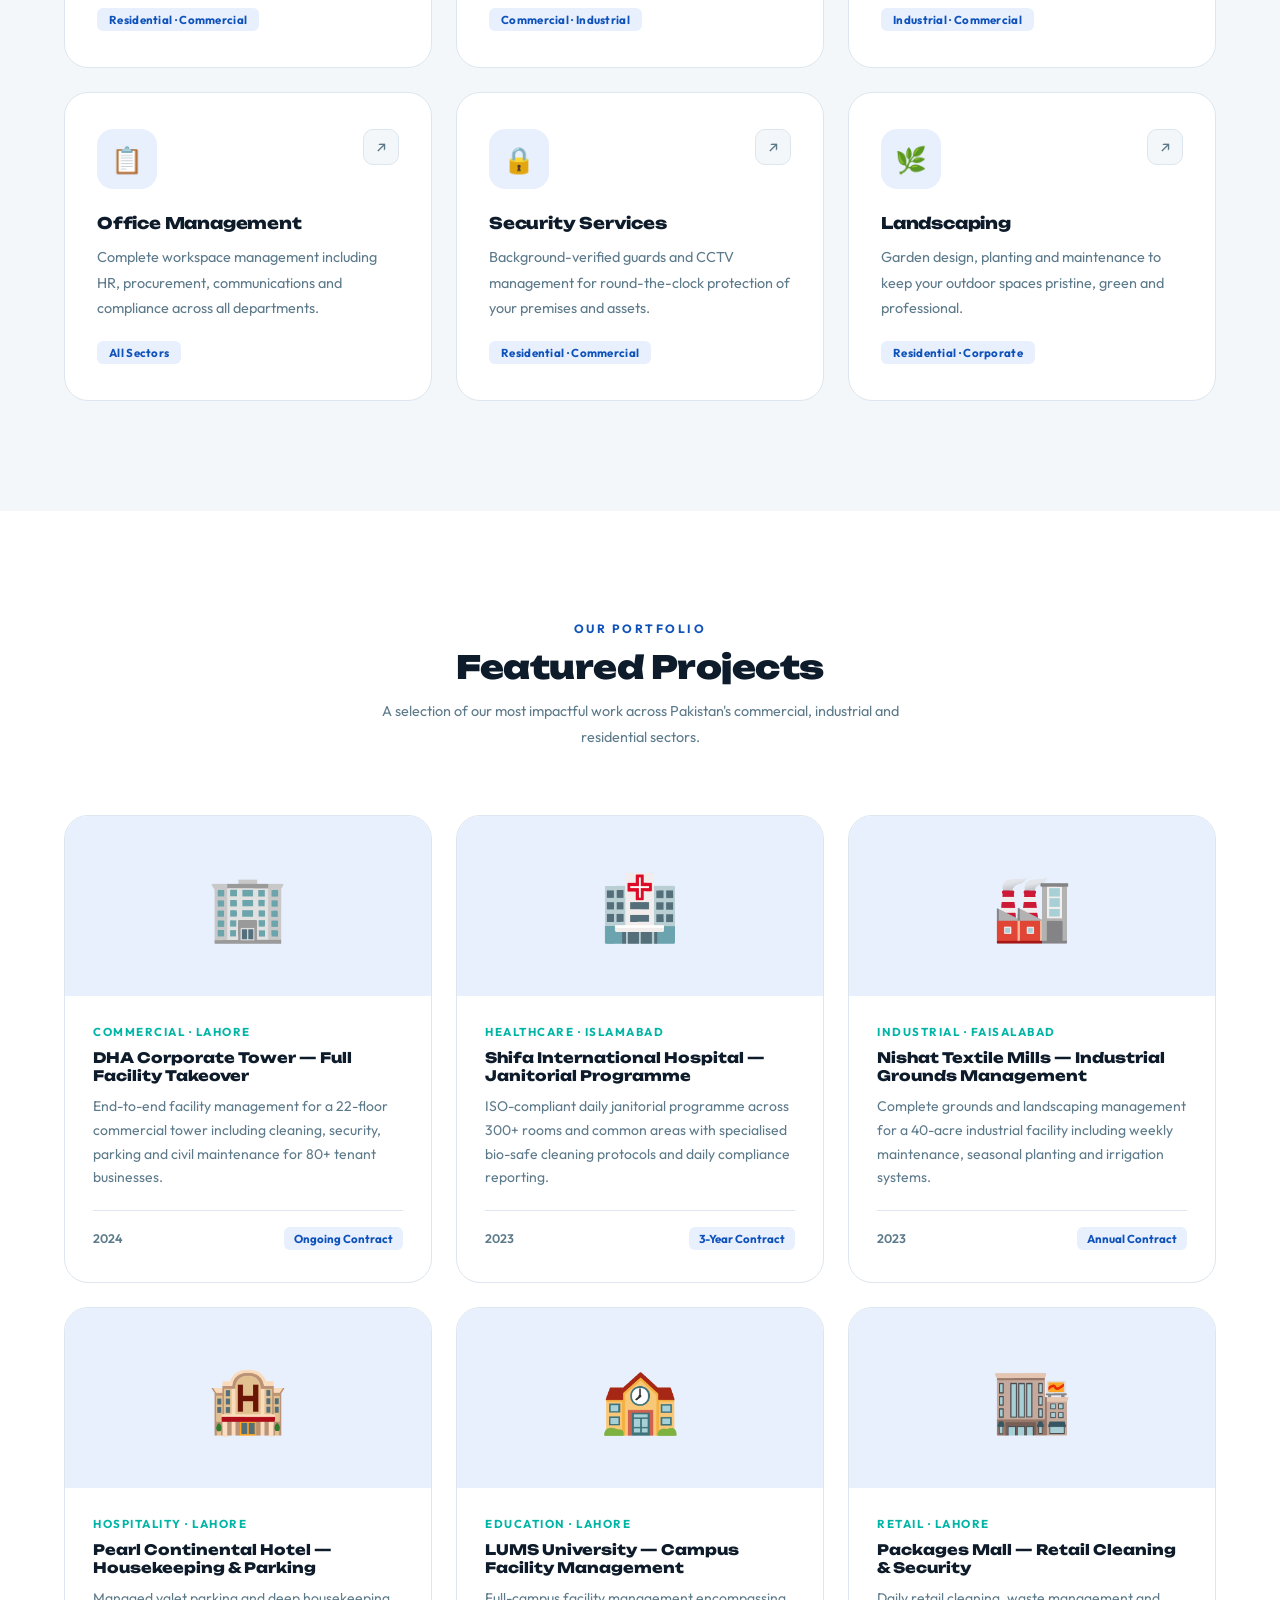
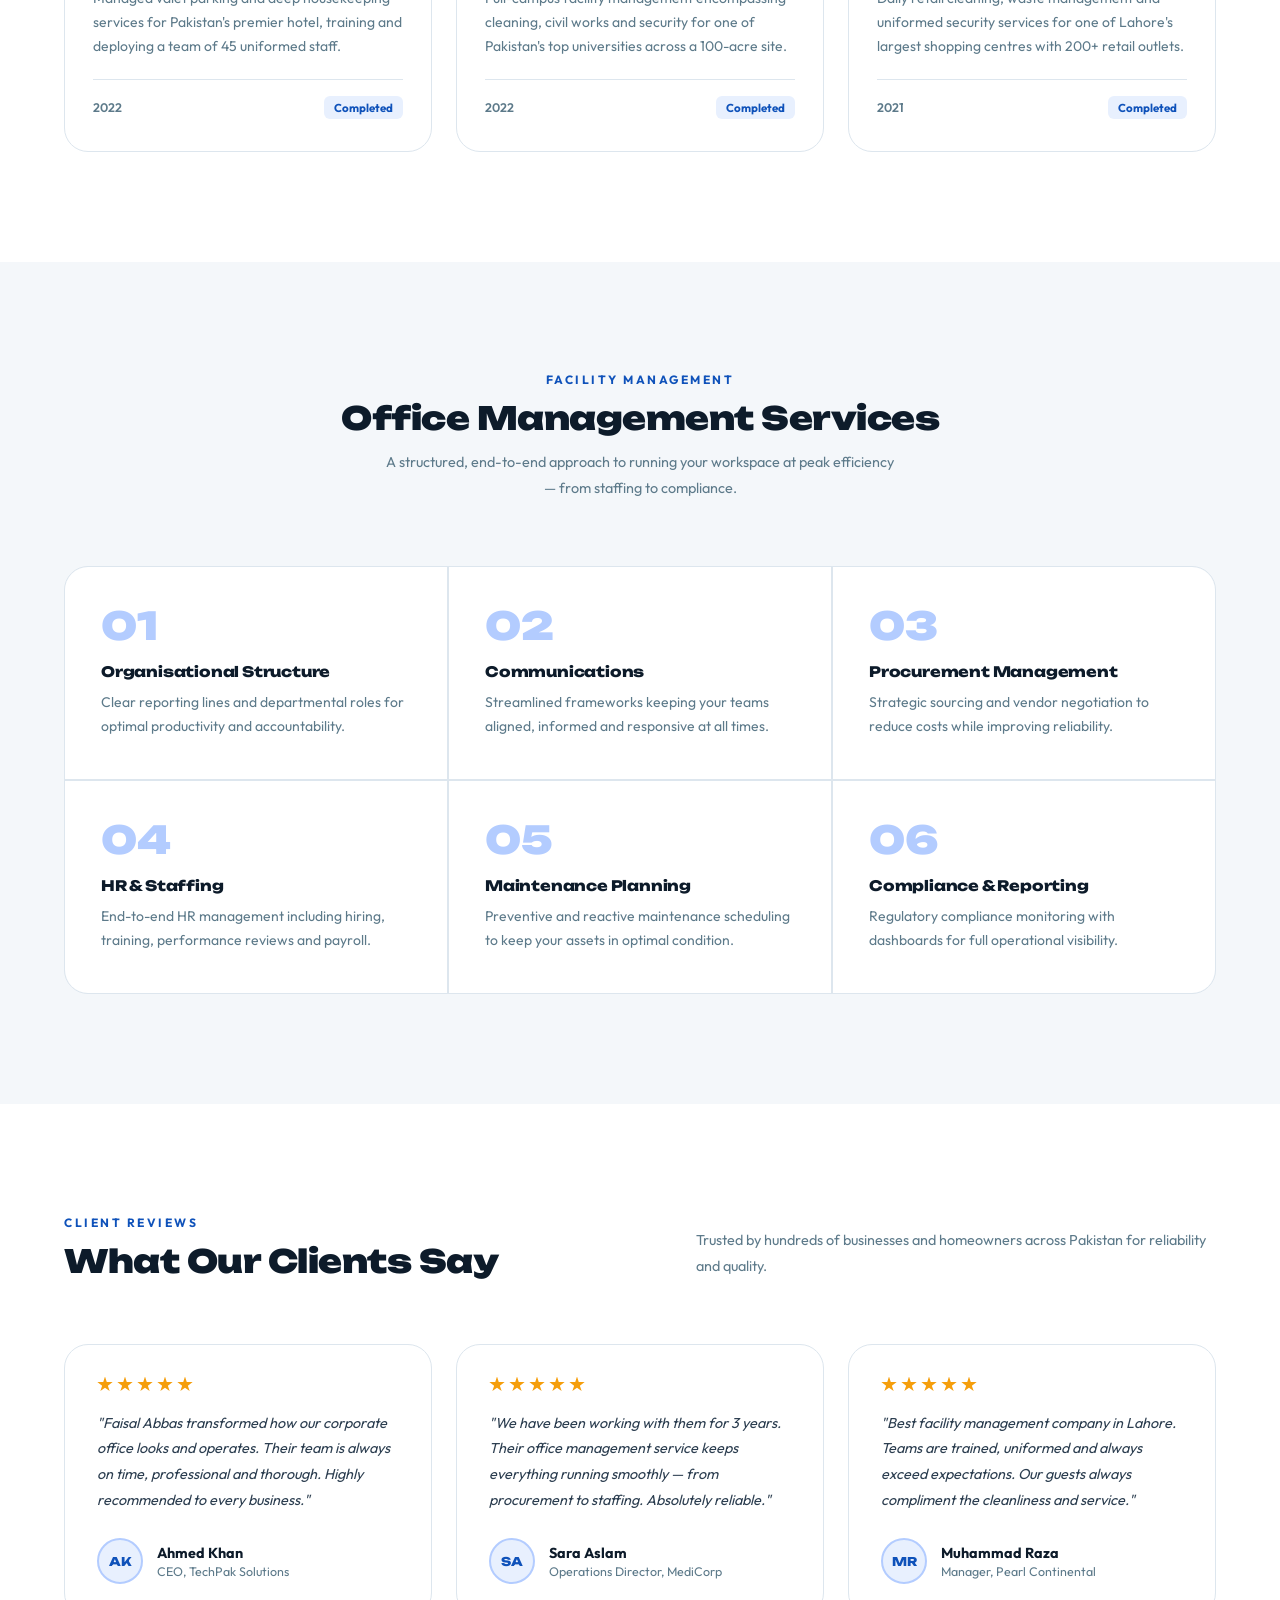
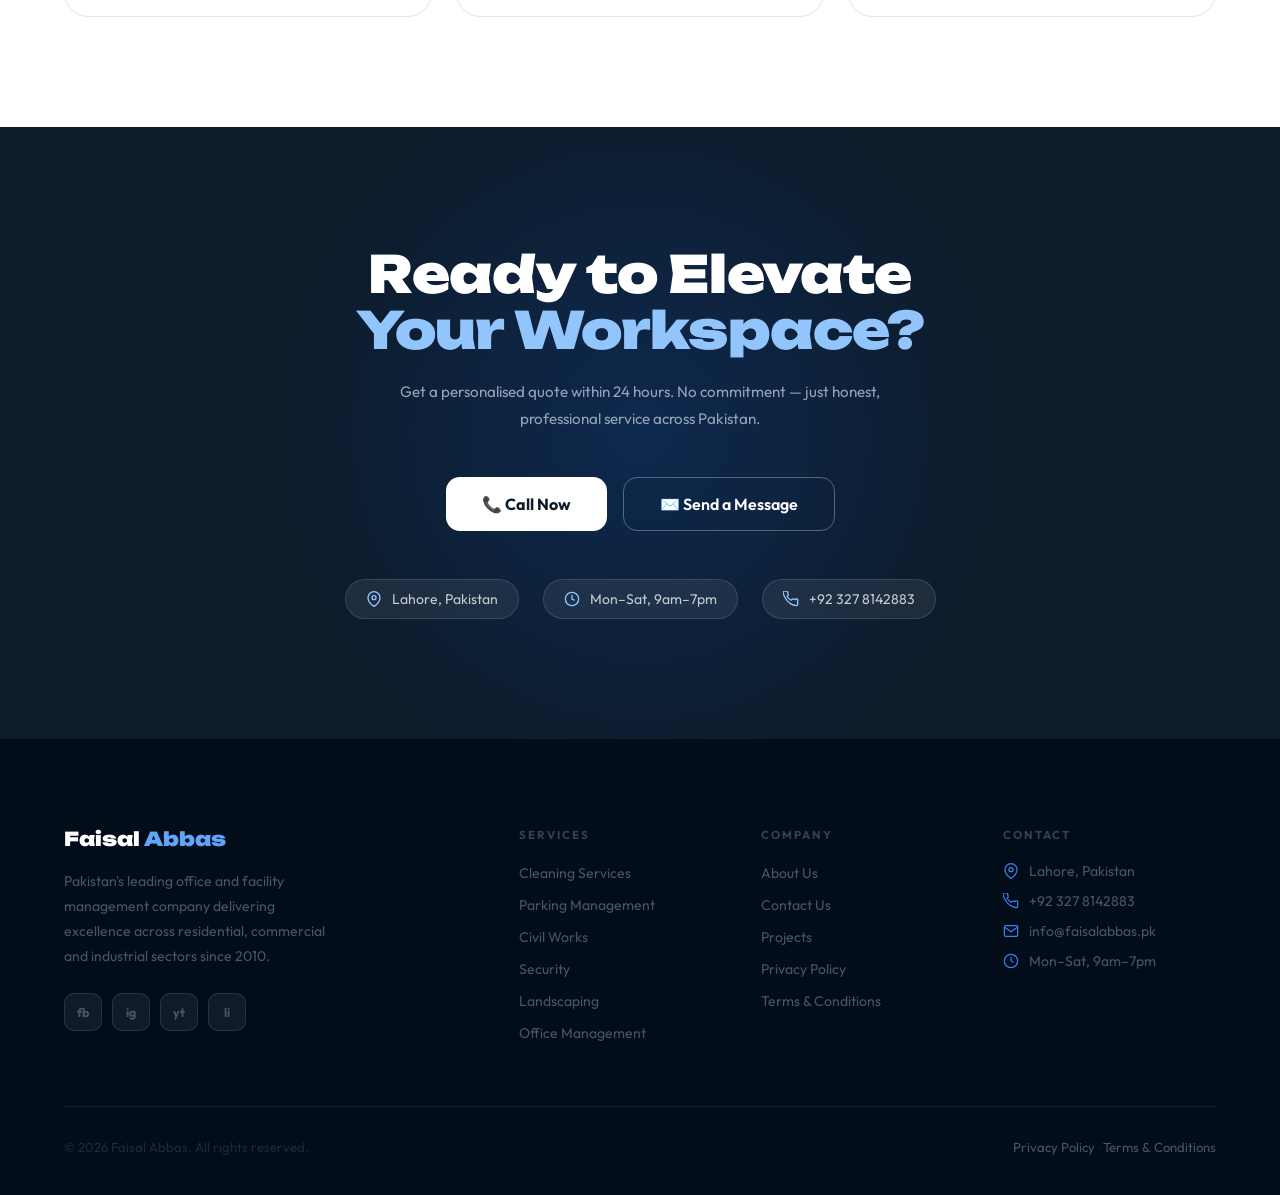
==== commit 73cff4a8: "add new pages" ====
--- a/index.html
+++ b/index.html
@@ -1,1283 +1,537 @@
-<!DOCTYPE html>
+<!doctype html>
 <html lang="en">
 <head>
-<meta charset="UTF-8">
-<meta name="viewport" content="width=device-width, initial-scale=1.0">
-<title>Faisal Abbas – Pakistan's #1 Office Working Solution</title>
-<link rel="preconnect" href="https://fonts.googleapis.com">
-<link href="https://fonts.googleapis.com/css2?family=Unbounded:wght@700;800;900&family=Outfit:wght@300;400;500;600&display=swap" rel="stylesheet">
-<style>
-/* ═══════════════════════════════════════════
-   RESET & BASE
-═══════════════════════════════════════════ */
-*, *::before, *::after { box-sizing: border-box; margin: 0; padding: 0; }
-
-:root {
-  --blue:       #1D4ED8;
-  --blue-dark:  #1E3A8A;
-  --blue-light: #EFF6FF;
-  --blue-mid:   #BFDBFE;
-  --ink:        #0F172A;
-  --body:       #334155;
-  --muted:      #64748B;
-  --border:     #E2E8F0;
-  --bg:         #F8FAFC;
-  --white:      #FFFFFF;
-  --gold:       #F59E0B;
-  --green:      #22C55E;
-
-  --nav-h:      80px;
-  --max:        1440px;
-  --gutter:     clamp(24px, 5vw, 120px);
-  --radius:     14px;
-  --radius-lg:  24px;
-  --radius-xl:  36px;
-}
-
-html { scroll-behavior: smooth; }
-body {
-  font-family: 'Outfit', sans-serif;
-  background: var(--white);
-  color: var(--ink);
-  overflow-x: hidden;
-  -webkit-font-smoothing: antialiased;
-}
-
-img { display: block; max-width: 100%; }
-a { text-decoration: none; }
-
-/* ═══════════════════════════════════════════
-   LAYOUT UTILITY
-═══════════════════════════════════════════ */
-.wrap {
-  width: 100%;
-  max-width: var(--max);
-  margin-left: auto;
-  margin-right: auto;
-  padding-left: var(--gutter);
-  padding-right: var(--gutter);
-}
-
-/* ═══════════════════════════════════════════
-   NAVBAR
-═══════════════════════════════════════════ */
-.nav {
-  position: fixed;
-  top: 0; left: 0; right: 0;
-  z-index: 9999;
-  height: var(--nav-h);
-  background: rgba(255,255,255,0.90);
-  backdrop-filter: blur(20px);
-  -webkit-backdrop-filter: blur(20px);
-  border-bottom: 1px solid var(--border);
-  transition: box-shadow .3s;
-}
-.nav.scrolled { box-shadow: 0 4px 32px rgba(0,0,0,0.08); }
-.nav-inner {
-  height: 100%;
-  display: flex;
-  align-items: center;
-  justify-content: space-between;
-  gap: 32px;
-}
-.logo {
-  display: flex;
-  align-items: center;
-  gap: 12px;
-  flex-shrink: 0;
-}
-.logo-badge {
-  width: 42px; height: 42px;
-  border-radius: 12px;
-  background: var(--blue);
-  display: flex; align-items: center; justify-content: center;
-}
-.logo-badge svg { width: 22px; height: 22px; fill: none; stroke: #fff; stroke-width: 2; stroke-linecap: round; stroke-linejoin: round; }
-.logo-name {
-  font-family: 'Unbounded', sans-serif;
-  font-size: 1.1rem; font-weight: 800;
-  color: var(--ink); letter-spacing: -.3px;
-}
-.logo-name span { color: var(--blue); }
-
-.nav-links {
-  display: flex; align-items: center; gap: 2px;
-  list-style: none;
-  flex: 1; justify-content: center;
-}
-.nav-links a {
-  font-size: .875rem; font-weight: 500;
-  color: var(--muted); padding: 9px 18px;
-  border-radius: 10px;
-  transition: color .2s, background .2s;
-}
-.nav-links a:hover { color: var(--blue); background: var(--blue-light); }
-
-.nav-right { display: flex; align-items: center; gap: 12px; flex-shrink: 0; }
-.nav-tel {
-  font-size: .875rem; font-weight: 500;
-  color: var(--body); display: flex; align-items: center; gap: 6px;
-}
-.nav-tel svg { width: 15px; height: 15px; stroke: var(--blue); fill: none; stroke-width: 2; }
-.btn-nav {
-  background: var(--blue); color: #fff;
-  padding: 10px 24px; border-radius: 10px;
-  font-size: .875rem; font-weight: 600;
-  border: none; cursor: pointer;
-  transition: background .2s, transform .2s, box-shadow .2s;
-  box-shadow: 0 4px 14px rgba(29,78,216,.3);
-  white-space: nowrap;
-}
-.btn-nav:hover { background: var(--blue-dark); transform: translateY(-1px); box-shadow: 0 8px 24px rgba(29,78,216,.4); }
-
-.hamburger {
-  display: none; flex-direction: column; gap: 5px;
-  background: none; border: none; cursor: pointer; padding: 6px;
-}
-.hamburger span { display: block; width: 24px; height: 2px; background: var(--ink); border-radius: 2px; transition: .28s; }
-.hamburger.open span:nth-child(1) { transform: rotate(45deg) translate(5px, 5px); }
-.hamburger.open span:nth-child(2) { opacity: 0; }
-.hamburger.open span:nth-child(3) { transform: rotate(-45deg) translate(5px, -5px); }
-
-/* Mobile menu */
-.mob-nav {
-  display: none;
-  position: fixed;
-  top: var(--nav-h); left: 0; right: 0;
-  background: var(--white);
-  border-bottom: 1px solid var(--border);
-  z-index: 9998;
-  padding: 20px var(--gutter) 28px;
-  flex-direction: column; gap: 4px;
-  box-shadow: 0 8px 32px rgba(0,0,0,.1);
-}
-.mob-nav.open { display: flex; }
-.mob-nav a {
-  font-size: 1rem; font-weight: 500; color: var(--body);
-  padding: 13px 16px; border-radius: 10px;
-  transition: background .15s, color .15s;
-}
-.mob-nav a:hover { background: var(--blue-light); color: var(--blue); }
-.mob-nav .mob-cta {
-  margin-top: 12px; background: var(--blue); color: #fff !important;
-  text-align: center; font-weight: 600; border-radius: 12px; padding: 14px !important;
-}
-
-/* ═══════════════════════════════════════════
-   HERO
-═══════════════════════════════════════════ */
-.hero {
-  padding-top: var(--nav-h);
-  min-height: 100vh;
-  display: flex; flex-direction: column;
-  background: var(--white);
-  position: relative;
-  overflow: hidden;
-}
-
-/* Big decorative shape */
-.hero::before {
-  content: '';
-  position: absolute;
-  top: 0; right: 0;
-  width: 52%;
-  height: 100%;
-  background: var(--blue-light);
-  clip-path: polygon(8% 0%, 100% 0%, 100% 100%, 0% 100%);
-  z-index: 0;
-}
-
-.hero-wrap {
-  flex: 1;
-  display: grid;
-  grid-template-columns: 1fr 1fr;
-  align-items: center;
-  gap: 80px;
-  padding-top: 80px;
-  padding-bottom: 80px;
-  position: relative;
-  z-index: 1;
-}
-
-/* Left */
-.hero-left {}
-.hero-eyebrow {
-  display: inline-flex; align-items: center; gap: 10px;
-  background: var(--white);
-  border: 1px solid var(--border);
-  border-radius: 100px;
-  padding: 7px 18px 7px 7px;
-  margin-bottom: 32px;
-  box-shadow: 0 2px 8px rgba(0,0,0,.06);
-}
-.eyebrow-dot {
-  width: 32px; height: 32px; border-radius: 50%;
-  background: var(--green);
-  display: flex; align-items: center; justify-content: center;
-}
-.eyebrow-dot svg { width: 16px; height: 16px; stroke: #fff; fill: none; stroke-width: 2.5; stroke-linecap: round; stroke-linejoin: round; }
-.hero-eyebrow span { font-size: .8rem; font-weight: 600; color: var(--body); letter-spacing: .2px; }
-
-.hero h1 {
-  font-family: 'Unbounded', sans-serif;
-  font-size: clamp(2.6rem, 3.8vw, 5.2rem);
-  font-weight: 900;
-  line-height: 1.06;
-  letter-spacing: -1.5px;
-  color: var(--ink);
-}
-.hero h1 .accent { color: var(--blue); }
-.hero h1 .line-block { display: block; }
-
-.hero-sub {
-  margin-top: 28px;
-  font-size: clamp(.95rem, 1.1vw, 1.15rem);
-  color: var(--muted);
-  line-height: 1.8;
-  max-width: 480px;
-  font-weight: 400;
-}
-
-.hero-sectors {
-  display: flex; gap: 10px; flex-wrap: wrap;
-  margin-top: 24px;
-}
-.sector {
-  font-size: .8rem; font-weight: 600; color: var(--body);
-  background: var(--white); border: 1px solid var(--border);
-  border-radius: 8px; padding: 6px 14px;
-}
-
-.hero-actions {
-  display: flex; gap: 16px; flex-wrap: wrap;
-  margin-top: 40px;
-}
-
-.btn-primary {
-  display: inline-flex; align-items: center; gap: 10px;
-  background: var(--blue); color: #fff;
-  padding: 16px 36px; border-radius: var(--radius);
-  font-size: 1rem; font-weight: 600;
-  border: none; cursor: pointer;
-  box-shadow: 0 6px 20px rgba(29,78,216,.35);
-  transition: transform .22s, box-shadow .22s, background .22s;
-}
-.btn-primary:hover { transform: translateY(-3px); box-shadow: 0 14px 36px rgba(29,78,216,.45); background: var(--blue-dark); }
-.btn-primary svg { width: 18px; height: 18px; stroke: #fff; fill: none; stroke-width: 2; }
-
-.btn-secondary {
-  display: inline-flex; align-items: center; gap: 10px;
-  background: var(--white); color: var(--ink);
-  padding: 16px 36px; border-radius: var(--radius);
-  font-size: 1rem; font-weight: 600;
-  border: 1.5px solid var(--border);
-  transition: border-color .2s, transform .2s;
-}
-.btn-secondary:hover { border-color: #94a3b8; transform: translateY(-2px); }
-
-.hero-stats {
-  display: flex; gap: 0;
-  margin-top: 56px;
-  background: var(--white);
-  border: 1px solid var(--border);
-  border-radius: 18px;
-  overflow: hidden;
-  box-shadow: 0 4px 24px rgba(0,0,0,.06);
-  width: fit-content;
-}
-.hs {
-  padding: 22px 32px;
-  border-right: 1px solid var(--border);
-  text-align: center;
-}
-.hs:last-child { border-right: none; }
-.hs-num {
-  font-family: 'Unbounded', sans-serif;
-  font-size: 1.9rem; font-weight: 900;
-  color: var(--ink); line-height: 1;
-}
-.hs-num em { color: var(--blue); font-style: normal; }
-.hs-lbl { font-size: .72rem; font-weight: 600; text-transform: uppercase; letter-spacing: 1px; color: var(--muted); margin-top: 6px; }
-
-/* Right panel */
-.hero-right {
-  display: flex;
-  flex-direction: column;
-  gap: 16px;
-}
-
-.hero-card {
-  background: var(--white);
-  border: 1px solid var(--border);
-  border-radius: var(--radius-lg);
-  padding: 28px 32px;
-  box-shadow: 0 8px 40px rgba(0,0,0,.07);
-}
-.hero-card-title {
-  font-family: 'Unbounded', sans-serif;
-  font-size: .85rem; font-weight: 800;
-  color: var(--ink); margin-bottom: 20px;
-  letter-spacing: -.2px;
-}
-
-.svc-row {
-  display: flex; align-items: center; gap: 16px;
-  padding: 13px 14px; border-radius: 12px;
-  transition: background .2s; cursor: default;
-  margin-bottom: 4px;
-}
-.svc-row:last-child { margin-bottom: 0; }
-.svc-row:hover { background: var(--bg); }
-.svc-ico {
-  width: 48px; height: 48px; border-radius: 12px;
-  display: flex; align-items: center; justify-content: center;
-  font-size: 1.3rem; flex-shrink: 0;
-}
-.ico-blue  { background: #DBEAFE; }
-.ico-green { background: #DCFCE7; }
-.ico-amber { background: #FEF3C7; }
-.ico-pink  { background: #FCE7F3; }
-.ico-teal  { background: #CCFBF1; }
-.ico-red   { background: #FEE2E2; }
-.svc-info h4 { font-size: .9rem; font-weight: 600; color: var(--ink); margin-bottom: 2px; }
-.svc-info p  { font-size: .78rem; color: var(--muted); }
-
-.hero-trust {
-  background: var(--blue);
-  border-radius: var(--radius-lg);
-  padding: 22px 28px;
-  display: flex; align-items: center; gap: 16px;
-}
-.trust-icon {
-  width: 48px; height: 48px; border-radius: 12px;
-  background: rgba(255,255,255,.15);
-  display: flex; align-items: center; justify-content: center;
-  font-size: 1.4rem; flex-shrink: 0;
-}
-.trust-text strong { font-size: 1rem; font-weight: 700; color: #fff; display: block; margin-bottom: 3px; }
-.trust-text span { font-size: .82rem; color: rgba(255,255,255,.75); }
-
-/* ═══════════════════════════════════════════
-   STATS BANNER
-═══════════════════════════════════════════ */
-.stats-band {
-  background: var(--blue);
-  padding: 52px 0;
-}
-.stats-band-inner {
-  display: grid;
-  grid-template-columns: repeat(4, 1fr);
-  gap: 1px;
-  background: rgba(255,255,255,.12);
-  border-radius: 20px;
-  overflow: hidden;
-}
-.sb-item {
-  background: var(--blue);
-  padding: 28px 20px;
-  text-align: center;
-  transition: background .2s;
-}
-.sb-item:hover { background: var(--blue-dark); }
-.sb-val {
-  font-family: 'Unbounded', sans-serif;
-  font-size: clamp(2rem, 2.8vw, 2.8rem);
-  font-weight: 900; color: #fff; line-height: 1;
-}
-.sb-val em { color: rgba(255,255,255,.6); font-style: normal; font-size: .6em; }
-.sb-lbl { font-size: .78rem; font-weight: 600; color: rgba(255,255,255,.65); text-transform: uppercase; letter-spacing: 1px; margin-top: 8px; }
-
-/* ═══════════════════════════════════════════
-   COMMON SECTION STYLES
-═══════════════════════════════════════════ */
-.section { padding: 110px 0; }
-.section-alt { background: var(--bg); }
-.section-white { background: var(--white); }
-
-.sec-eyebrow {
-  font-size: .75rem; font-weight: 700;
-  letter-spacing: 2.5px; text-transform: uppercase;
-  color: var(--blue); display: block; margin-bottom: 14px;
-}
-.sec-title {
-  font-family: 'Unbounded', sans-serif;
-  font-size: clamp(1.8rem, 2.5vw, 2.8rem);
-  font-weight: 900; letter-spacing: -.5px;
-  line-height: 1.1; color: var(--ink);
-}
-.sec-desc {
-  font-size: clamp(.9rem, 1vw, 1.05rem);
-  color: var(--muted); line-height: 1.8;
-  max-width: 520px; margin-top: 14px;
-}
-
-.sec-head-row {
-  display: flex; justify-content: space-between;
-  align-items: flex-end; gap: 40px;
-  margin-bottom: 64px; flex-wrap: wrap;
-}
-.sec-head-center { text-align: center; margin-bottom: 64px; }
-.sec-head-center .sec-desc { margin-left: auto; margin-right: auto; }
-
-/* ═══════════════════════════════════════════
-   SERVICES
-═══════════════════════════════════════════ */
-.srv-grid {
-  display: grid;
-  grid-template-columns: repeat(3, 1fr);
-  gap: 24px;
-}
-.srv-card {
-  background: var(--white);
-  border: 1px solid var(--border);
-  border-radius: var(--radius-lg);
-  padding: 36px 32px;
-  position: relative; cursor: default;
-  transition: transform .3s, box-shadow .3s, border-color .3s;
-}
-.srv-card::after {
-  content: '';
-  position: absolute; inset: 0;
-  border-radius: var(--radius-lg);
-  border: 2px solid var(--blue);
-  opacity: 0; transition: opacity .3s;
-}
-.srv-card:hover { transform: translateY(-8px); box-shadow: 0 20px 60px rgba(0,0,0,.1); }
-.srv-card:hover::after { opacity: 1; }
-
-.srv-top { display: flex; justify-content: space-between; align-items: flex-start; margin-bottom: 24px; }
-.srv-icon {
-  width: 60px; height: 60px; border-radius: 16px;
-  background: var(--blue-light);
-  display: flex; align-items: center; justify-content: center;
-  font-size: 1.6rem;
-}
-.srv-arrow {
-  width: 36px; height: 36px; border-radius: 10px;
-  background: var(--bg); border: 1px solid var(--border);
-  display: flex; align-items: center; justify-content: center;
-  color: var(--muted); font-size: 1rem;
-  transition: background .2s, color .2s, border-color .2s;
-}
-.srv-card:hover .srv-arrow { background: var(--blue); color: #fff; border-color: var(--blue); }
-.srv-card h3 {
-  font-family: 'Unbounded', sans-serif;
-  font-size: 1rem; font-weight: 800;
-  color: var(--ink); margin-bottom: 12px; letter-spacing: -.2px;
-}
-.srv-card p { font-size: .9rem; color: var(--muted); line-height: 1.75; }
-.srv-tag {
-  display: inline-block; margin-top: 20px;
-  font-size: .72rem; font-weight: 700;
-  color: var(--blue); background: var(--blue-light);
-  border-radius: 6px; padding: 4px 12px;
-  letter-spacing: .3px;
-}
-
-/* ═══════════════════════════════════════════
-   JANITORIAL SPLIT
-═══════════════════════════════════════════ */
-.split-grid {
-  display: grid;
-  grid-template-columns: 1fr 1fr;
-  gap: 100px;
-  align-items: center;
-}
-
-.split-content .sec-desc { max-width: 100%; }
-
-.checklist {
-  list-style: none;
-  display: flex; flex-direction: column; gap: 14px;
-  margin-top: 32px;
-}
-.checklist li {
-  display: flex; align-items: flex-start; gap: 14px;
-  font-size: .925rem; color: var(--body); line-height: 1.65;
-}
-.chk-box {
-  width: 24px; height: 24px; border-radius: 7px;
-  background: var(--blue);
-  display: flex; align-items: center; justify-content: center;
-  flex-shrink: 0; margin-top: 1px;
-}
-.chk-box svg { width: 13px; height: 13px; stroke: #fff; fill: none; stroke-width: 2.5; stroke-linecap: round; stroke-linejoin: round; }
-
-.split-actions { display: flex; gap: 14px; flex-wrap: wrap; margin-top: 40px; }
-
-.split-visual {
-  position: relative;
-}
-.visual-panel {
-  background: var(--blue-light);
-  border-radius: var(--radius-xl);
-  border: 1px solid var(--blue-mid);
-  aspect-ratio: 4/5;
-  display: flex; flex-direction: column;
-  align-items: center; justify-content: center;
-  gap: 20px;
-  overflow: visible;
-  position: relative;
-}
-.vp-emoji { font-size: 6rem; }
-.vp-label {
-  font-size: .82rem; font-weight: 600; color: var(--body);
-  background: var(--white); border: 1px solid var(--border);
-  border-radius: 8px; padding: 7px 16px;
-}
-
-.vp-float {
-  position: absolute;
-  bottom: -20px; left: -28px; right: 28px;
-  background: var(--white);
-  border: 1px solid var(--border);
-  border-radius: 16px;
-  padding: 16px 20px;
-  display: flex; align-items: center; gap: 14px;
-  box-shadow: 0 8px 32px rgba(0,0,0,.1);
-}
-.vf-ico {
-  width: 44px; height: 44px; border-radius: 11px;
-  background: #DCFCE7;
-  display: flex; align-items: center; justify-content: center;
-  font-size: 1.2rem; flex-shrink: 0;
-}
-.vf-content strong { font-size: .9rem; font-weight: 700; color: var(--ink); display: block; }
-.vf-content span { font-size: .78rem; color: var(--muted); }
-
-/* ═══════════════════════════════════════════
-   OFFICE MANAGEMENT
-═══════════════════════════════════════════ */
-.mgmt-grid {
-  display: grid;
-  grid-template-columns: repeat(3, 1fr);
-  gap: 2px;
-  background: var(--border);
-  border-radius: 24px;
-  overflow: hidden;
-  border: 1px solid var(--border);
-}
-.mgmt-card {
-  background: var(--white);
-  padding: 40px 36px;
-  transition: background .2s;
-  position: relative;
-}
-.mgmt-card:hover { background: var(--blue-light); }
-.mgmt-num {
-  font-family: 'Unbounded', sans-serif;
-  font-size: 2.4rem; font-weight: 900;
-  color: var(--blue-mid); line-height: 1;
-  margin-bottom: 18px;
-}
-.mgmt-card h4 {
-  font-family: 'Unbounded', sans-serif;
-  font-size: .9rem; font-weight: 800;
-  color: var(--ink); margin-bottom: 10px; letter-spacing: -.2px;
-}
-.mgmt-card p { font-size: .875rem; color: var(--muted); line-height: 1.7; }
-
-/* ═══════════════════════════════════════════
-   TESTIMONIALS
-═══════════════════════════════════════════ */
-.t-grid {
-  display: grid;
-  grid-template-columns: repeat(3, 1fr);
-  gap: 24px;
-}
-.t-card {
-  background: var(--white);
-  border: 1px solid var(--border);
-  border-radius: var(--radius-lg);
-  padding: 32px;
-  transition: transform .3s, box-shadow .3s;
-  display: flex; flex-direction: column;
-}
-.t-card:hover { transform: translateY(-6px); box-shadow: 0 16px 48px rgba(0,0,0,.08); }
-.t-stars { display: flex; gap: 4px; margin-bottom: 18px; }
-.star {
-  width: 16px; height: 16px;
-  background: var(--gold);
-  clip-path: polygon(50% 0%,61% 35%,98% 35%,68% 57%,79% 91%,50% 70%,21% 91%,32% 57%,2% 35%,39% 35%);
-}
-.t-card blockquote {
-  font-size: .9rem; color: var(--body);
-  line-height: 1.8; font-style: italic;
-  flex: 1; margin-bottom: 24px;
-}
-.t-author { display: flex; align-items: center; gap: 14px; }
-.t-avatar {
-  width: 46px; height: 46px; border-radius: 50%;
-  background: var(--blue-light);
-  border: 2px solid var(--blue-mid);
-  display: flex; align-items: center; justify-content: center;
-  font-family: 'Unbounded', sans-serif;
-  font-size: .75rem; font-weight: 800; color: var(--blue);
-  flex-shrink: 0;
-}
-.t-info .t-name { font-size: .9rem; font-weight: 700; color: var(--ink); }
-.t-info .t-role { font-size: .78rem; color: var(--muted); margin-top: 2px; }
-
-/* ═══════════════════════════════════════════
-   CTA
-═══════════════════════════════════════════ */
-.cta-section {
-  background: var(--ink);
-  padding: 120px 0;
-  position: relative; overflow: hidden;
-}
-.cta-section::before {
-  content: '';
-  position: absolute;
-  width: 800px; height: 800px;
-  border-radius: 50%;
-  background: radial-gradient(circle, rgba(29,78,216,.2), transparent 65%);
-  top: 50%; left: 50%;
-  transform: translate(-50%, -50%);
-  pointer-events: none;
-}
-.cta-inner { text-align: center; position: relative; z-index: 1; }
-.cta-inner h2 {
-  font-family: 'Unbounded', sans-serif;
-  font-size: clamp(2rem, 4vw, 4rem);
-  font-weight: 900; color: var(--white);
-  line-height: 1.08; letter-spacing: -.8px;
-  margin-bottom: 20px;
-}
-.cta-inner h2 em { color: #93C5FD; font-style: normal; }
-.cta-inner p {
-  font-size: clamp(.95rem, 1.1vw, 1.1rem);
-  color: #94A3B8; max-width: 500px;
-  margin: 0 auto 44px; line-height: 1.8;
-}
-.cta-buttons { display: flex; gap: 16px; justify-content: center; flex-wrap: wrap; }
-.btn-cta-white {
-  display: inline-flex; align-items: center; gap: 10px;
-  background: var(--white); color: var(--ink);
-  padding: 16px 36px; border-radius: var(--radius);
-  font-size: 1rem; font-weight: 700;
-  border: none; cursor: pointer;
-  transition: transform .2s, box-shadow .2s;
-}
-.btn-cta-white:hover { transform: translateY(-3px); box-shadow: 0 12px 36px rgba(0,0,0,.25); }
-.btn-cta-outline {
-  display: inline-flex; align-items: center; gap: 10px;
-  background: transparent; color: var(--white);
-  padding: 16px 36px; border-radius: var(--radius);
-  font-size: 1rem; font-weight: 600;
-  border: 1.5px solid rgba(255,255,255,.3);
-  transition: border-color .2s, background .2s;
-}
-.btn-cta-outline:hover { border-color: rgba(255,255,255,.7); background: rgba(255,255,255,.07); }
-
-/* Contact info pills */
-.cta-info {
-  display: flex; justify-content: center; gap: 24px;
-  flex-wrap: wrap; margin-top: 48px;
-}
-.cta-info-pill {
-  display: flex; align-items: center; gap: 10px;
-  background: rgba(255,255,255,.07);
-  border: 1px solid rgba(255,255,255,.12);
-  border-radius: 100px; padding: 10px 20px;
-  font-size: .875rem; color: rgba(255,255,255,.75);
-}
-.cta-info-pill svg { width: 16px; height: 16px; stroke: #93C5FD; fill: none; stroke-width: 2; }
-
-/* ═══════════════════════════════════════════
-   FOOTER
-═══════════════════════════════════════════ */
-.footer {
-  background: #020617;
-  padding: 88px 0 40px;
-}
-.footer-grid {
-  display: grid;
-  grid-template-columns: 2.2fr 1fr 1fr 1.2fr;
-  gap: 64px;
-  margin-bottom: 64px;
-}
-.footer-brand {}
-.footer-logo {
-  font-family: 'Unbounded', sans-serif;
-  font-size: 1.2rem; font-weight: 900;
-  color: var(--white); margin-bottom: 18px;
-}
-.footer-logo em { color: #60A5FA; font-style: normal; }
-.footer-brand p {
-  font-size: .875rem; color: #475569;
-  line-height: 1.8; max-width: 280px;
-}
-.footer-socials { display: flex; gap: 10px; margin-top: 24px; }
-.f-soc {
-  width: 38px; height: 38px; border-radius: 10px;
-  background: rgba(255,255,255,.06);
-  border: 1px solid rgba(255,255,255,.1);
-  display: flex; align-items: center; justify-content: center;
-  color: #475569; font-size: .78rem; font-weight: 700;
-  transition: background .2s, color .2s, border-color .2s;
-}
-.f-soc:hover { background: var(--blue); color: var(--white); border-color: var(--blue); }
-
-.f-col h5 {
-  font-size: .72rem; font-weight: 700;
-  letter-spacing: 2px; text-transform: uppercase;
-  color: #334155; margin-bottom: 20px;
-}
-.f-col ul { list-style: none; display: flex; flex-direction: column; gap: 12px; }
-.f-col ul li a {
-  font-size: .875rem; color: #475569;
-  transition: color .15s;
-}
-.f-col ul li a:hover { color: var(--white); }
-
-.footer-contact-item {
-  display: flex; align-items: center; gap: 10px;
-  font-size: .875rem; color: #475569;
-  margin-bottom: 12px;
-}
-.footer-contact-item svg { width: 16px; height: 16px; stroke: #2563EB; fill: none; stroke-width: 1.8; flex-shrink: 0; }
-.footer-contact-item a { color: #475569; transition: color .15s; }
-.footer-contact-item a:hover { color: var(--white); }
-
-.footer-bottom {
-  border-top: 1px solid rgba(255,255,255,.07);
-  padding-top: 32px;
-  display: flex; justify-content: space-between;
-  align-items: center; flex-wrap: wrap; gap: 12px;
-}
-.footer-bottom p { font-size: .82rem; color: #1E293B; }
-
-/* ═══════════════════════════════════════════
-   SCROLL REVEAL
-═══════════════════════════════════════════ */
-.r { opacity: 0; transform: translateY(32px); transition: opacity .6s ease, transform .6s ease; }
-.r.v { opacity: 1; transform: none; }
-.r.d1 { transition-delay: .1s; }
-.r.d2 { transition-delay: .2s; }
-.r.d3 { transition-delay: .3s; }
-
-/* ═══════════════════════════════════════════
-   RESPONSIVE — 1200px
-═══════════════════════════════════════════ */
-@media (max-width: 1200px) {
-  .hero-wrap { gap: 56px; }
-  .split-grid { gap: 64px; }
-  .footer-grid { grid-template-columns: 1.8fr 1fr 1fr 1fr; gap: 40px; }
-}
-
-/* ═══════════════════════════════════════════
-   RESPONSIVE — 1024px (Tablet landscape)
-═══════════════════════════════════════════ */
-@media (max-width: 1024px) {
-  :root { --nav-h: 68px; }
-
-  /* Nav */
-  .nav-links, .nav-tel { display: none; }
-  .hamburger { display: flex; }
-
-  /* Hero */
-  .hero::before { display: none; }
-  .hero-wrap { grid-template-columns: 1fr; gap: 0; padding-top: 60px; padding-bottom: 60px; }
-  .hero-right { display: none; }
-  .hero-stats { width: 100%; }
-  .hs { flex: 1; padding: 18px 20px; }
-
-  /* Services */
-  .srv-grid { grid-template-columns: 1fr 1fr; gap: 20px; }
-
-  /* Janitorial */
-  .split-grid { grid-template-columns: 1fr; gap: 56px; }
-
-  /* Mgmt */
-  .mgmt-grid { grid-template-columns: 1fr 1fr; }
-
-  /* Testimonials */
-  .t-grid { grid-template-columns: 1fr 1fr; gap: 20px; }
-
-  /* Stats band */
-  .stats-band-inner { grid-template-columns: 1fr 1fr; }
-
-  /* Footer */
-  .footer-grid { grid-template-columns: 1fr 1fr; gap: 40px; }
-  .footer-brand { grid-column: 1 / -1; }
-  .footer-brand p { max-width: 480px; }
-}
-
-/* ═══════════════════════════════════════════
-   RESPONSIVE — 768px (Tablet portrait)
-═══════════════════════════════════════════ */
-@media (max-width: 768px) {
-  .section { padding: 80px 0; }
-
-  .hero-stats { flex-wrap: wrap; width: 100%; border-radius: 14px; }
-  .hs { flex: 1 1 40%; border-bottom: 1px solid var(--border); }
-  .hs:nth-child(odd) { border-right: 1px solid var(--border); }
-  .hs:nth-last-child(-n+2) { border-bottom: none; }
-
-  .sec-head-row { flex-direction: column; align-items: flex-start; gap: 16px; }
-  .sec-head-row .sec-desc { max-width: 100%; }
-
-  .srv-grid { grid-template-columns: 1fr; gap: 16px; }
-  .mgmt-grid { grid-template-columns: 1fr; }
-  .t-grid { grid-template-columns: 1fr; gap: 16px; }
-
-  .stats-band-inner { grid-template-columns: 1fr 1fr; }
-  .sb-item { padding: 24px 16px; }
-
-  .footer-grid { grid-template-columns: 1fr; gap: 36px; }
-  .footer-brand { grid-column: auto; }
-}
-
-/* ═══════════════════════════════════════════
-   RESPONSIVE — 480px (Mobile)
-═══════════════════════════════════════════ */
-@media (max-width: 480px) {
-  :root { --nav-h: 60px; --gutter: 20px; }
-
-  .logo-name { font-size: .95rem; }
-
-  .hero h1 { letter-spacing: -1px; }
-  .hero-eyebrow { padding: 6px 14px 6px 6px; }
-  .eyebrow-dot { width: 28px; height: 28px; }
-  .hero-eyebrow span { font-size: .75rem; }
-
-  .hero-actions { flex-direction: column; }
-  .btn-primary, .btn-secondary { width: 100%; justify-content: center; }
-
-  .hero-stats { border-radius: 12px; }
-  .hs { padding: 16px; }
-  .hs-num { font-size: 1.5rem; }
-
-  .stats-band-inner { grid-template-columns: 1fr 1fr; }
-
-  .hero-sectors { gap: 6px; }
-
-  .vp-float { left: 0; right: 0; bottom: -16px; }
-
-  .cta-inner h2 { letter-spacing: -.5px; }
-  .cta-buttons { flex-direction: column; align-items: center; }
-  .btn-cta-white, .btn-cta-outline { width: 100%; justify-content: center; }
-
-  .cta-info { flex-direction: column; align-items: center; }
-
-  .footer-socials { flex-wrap: wrap; }
-}
-</style>
+  <meta charset="UTF-8" />
+  <meta name="viewport" content="width=device-width, initial-scale=1.0" />
+  <title>Faisal Abbas – Pakistan's #1 Office Working Solution</title>
+  <link rel="preconnect" href="https://fonts.googleapis.com" />
+  <link href="https://fonts.googleapis.com/css2?family=Unbounded:wght@700;800;900&family=Outfit:wght@300;400;500;600&display=swap" rel="stylesheet" />
+  <link rel="stylesheet" href="style.css" />
 </head>
 <body>
 
-<!-- ───────────── NAVBAR ───────────── -->
-<nav class="nav" id="navbar">
-  <div class="wrap nav-inner">
-    <a href="#" class="logo">
-      <div class="logo-badge">
-        <svg viewBox="0 0 24 24"><path d="M3 9l9-7 9 7v11a2 2 0 01-2 2H5a2 2 0 01-2-2z"/><polyline points="9 22 9 12 15 12 15 22"/></svg>
-      </div>
-      <span class="logo-name">Faisal <span>Abbas</span></span>
-    </a>
-
-    <ul class="nav-links">
-      <li><a href="#services">Services</a></li>
-      <li><a href="#janitorial">Janitorial</a></li>
-      <li><a href="#office">Management</a></li>
-      <li><a href="#testimonials">Reviews</a></li>
-    </ul>
-
-    <div class="nav-right">
-      <span class="nav-tel">
-        <svg viewBox="0 0 24 24"><path d="M22 16.92v3a2 2 0 01-2.18 2 19.79 19.79 0 01-8.63-3.07A19.5 19.5 0 013.07 9.81 19.79 19.79 0 01.01 1.18 2 2 0 012 0h3a2 2 0 012 1.72c.127.96.361 1.903.7 2.81a2 2 0 01-.45 2.11L6.09 7.91a16 16 0 006 6l1.27-1.27a2 2 0 012.11-.45c.907.339 1.85.573 2.81.7A2 2 0 0122 14.92v2z"/></svg>
-        +92 XXX XXXXXXX
-      </span>
-      <a href="#contact" class="btn-nav">Get a Quote</a>
-    </div>
-
-    <button class="hamburger" id="ham" aria-label="Menu">
-      <span></span><span></span><span></span>
-    </button>
+  <!-- ───────────── NAVBAR ───────────── -->
+  <nav class="nav" id="navbar">
+    <div class="wrap nav-inner">
+      <a href="index.html" class="logo">
+        <div class="logo-badge">
+          <svg viewBox="0 0 24 24"><path d="M3 9l9-7 9 7v11a2 2 0 01-2 2H5a2 2 0 01-2-2z"/><polyline points="9 22 9 12 15 12 15 22"/></svg>
+        </div>
+        <span class="logo-name">Faisal <span>Abbas</span></span>
+      </a>
+
+      <ul class="nav-links">
+        <li><a href="#services">Services</a></li>
+        <li><a href="#projects">Projects</a></li>
+        <li><a href="#office">Management</a></li>
+        <li><a href="#testimonials">Reviews</a></li>
+        <li><a href="about.html">About</a></li>
+        <li><a href="contact.html">Contact</a></li>
+      </ul>
+
+      <div class="nav-right">
+        <span class="nav-tel">
+          <svg viewBox="0 0 24 24"><path d="M22 16.92v3a2 2 0 01-2.18 2 19.79 19.79 0 01-8.63-3.07A19.5 19.5 0 013.07 9.81 19.79 19.79 0 01.01 1.18 2 2 0 012 0h3a2 2 0 012 1.72c.127.96.361 1.903.7 2.81a2 2 0 01-.45 2.11L6.09 7.91a16 16 0 006 6l1.27-1.27a2 2 0 012.11-.45c.907.339 1.85.573 2.81.7A2 2 0 0122 14.92v2z"/></svg>
+          +92 327 8142883
+        </span>
+        <a href="#contact" class="btn-nav">Get a Quote</a>
+      </div>
+
+      <button class="hamburger" id="ham" aria-label="Menu">
+        <span></span><span></span><span></span>
+      </button>
+    </div>
+  </nav>
+
+  <!-- Mobile Nav -->
+  <div class="mob-nav" id="mobNav">
+    <a href="#services">Services</a>
+    <a href="#projects">Projects</a>
+    <a href="#office">Office Management</a>
+    <a href="#testimonials">Reviews</a>
+    <a href="about.html">About Us</a>
+    <a href="contact.html">Contact</a>
+    <a href="#contact" class="mob-cta">Get a Free Quote →</a>
   </div>
-</nav>
-
-<!-- Mobile Nav -->
-<div class="mob-nav" id="mobNav">
-  <a href="#services">Services</a>
-  <a href="#janitorial">Janitorial</a>
-  <a href="#office">Office Management</a>
-  <a href="#testimonials">Reviews</a>
-  <a href="#contact" class="mob-cta">Get a Free Quote →</a>
-</div>
-
-<!-- ───────────── HERO ───────────── -->
-<section class="hero">
-  <div class="wrap hero-wrap">
-
-    <!-- LEFT -->
-    <div class="hero-left">
-      <div class="hero-eyebrow">
-        <div class="eyebrow-dot">
-          <svg viewBox="0 0 24 24"><polyline points="20 6 9 17 4 12"/></svg>
-        </div>
-        <span>Pakistan's #1 Office Working Solution</span>
-      </div>
-
-      <h1>
-        <span class="line-block">Complete</span>
-        <span class="line-block accent">Workspace</span>
-        <span class="line-block">Management</span>
-      </h1>
-
-      <p class="hero-sub">Professional cleaning, facility management and office services for residential, commercial and industrial clients across Pakistan — since 2010.</p>
-
-      <div class="hero-sectors">
-        <span class="sector">🏠 Residential</span>
-        <span class="sector">🏢 Commercial</span>
-        <span class="sector">🏭 Industrial</span>
-      </div>
-
-      <div class="hero-actions">
-        <a href="#contact" class="btn-primary">
-          Get Free Quote
-          <svg viewBox="0 0 24 24"><line x1="5" y1="12" x2="19" y2="12"/><polyline points="12 5 19 12 12 19"/></svg>
-        </a>
-        <a href="#services" class="btn-secondary">View Services</a>
-      </div>
-
-      <div class="hero-stats">
-        <div class="hs">
-          <div class="hs-num">1k<em>+</em></div>
-          <div class="hs-lbl">Clients</div>
-        </div>
-        <div class="hs">
-          <div class="hs-num">460<em>+</em></div>
-          <div class="hs-lbl">Staff</div>
-        </div>
-        <div class="hs">
-          <div class="hs-num">1200<em>+</em></div>
-          <div class="hs-lbl">Projects</div>
-        </div>
-        <div class="hs">
-          <div class="hs-num">100<em>%</em></div>
-          <div class="hs-lbl">Satisfaction</div>
-        </div>
-      </div>
-    </div>
-
-    <!-- RIGHT -->
-    <div class="hero-right">
-      <div class="hero-card">
-        <div class="hero-card-title">Our Services</div>
-        <div class="svc-row"><div class="svc-ico ico-blue">🧹</div><div class="svc-info"><h4>Cleaning Services</h4><p>Residential, commercial & industrial</p></div></div>
-        <div class="svc-row"><div class="svc-ico ico-green">🔒</div><div class="svc-info"><h4>Security Services</h4><p>Trained guards + surveillance</p></div></div>
-        <div class="svc-row"><div class="svc-ico ico-amber">🏗️</div><div class="svc-info"><h4>Civil Works</h4><p>Renovation & maintenance</p></div></div>
-        <div class="svc-row"><div class="svc-ico ico-pink">📋</div><div class="svc-info"><h4>Office Management</h4><p>HR, procurement & compliance</p></div></div>
-        <div class="svc-row"><div class="svc-ico ico-teal">🌿</div><div class="svc-info"><h4>Landscaping</h4><p>Garden design & maintenance</p></div></div>
-      </div>
-
-      <div class="hero-trust">
-        <div class="trust-icon">⭐</div>
-        <div class="trust-text">
-          <strong>Trusted Since 2010</strong>
-          <span>Serving 1,000+ businesses and residences across Pakistan</span>
-        </div>
-      </div>
-    </div>
-
-  </div>
-</section>
-
-<!-- ───────────── STATS BAND ───────────── -->
-<div class="stats-band">
-  <div class="wrap">
-    <div class="stats-band-inner">
-      <div class="sb-item"><div class="sb-val">1k<em>+</em></div><div class="sb-lbl">Happy Clients</div></div>
-      <div class="sb-item"><div class="sb-val">460<em>+</em></div><div class="sb-lbl">Expert Staff</div></div>
-      <div class="sb-item"><div class="sb-val">1200<em>+</em></div><div class="sb-lbl">Projects Completed</div></div>
-      <div class="sb-item"><div class="sb-val">100<em>%</em></div><div class="sb-lbl">Client Satisfaction</div></div>
-    </div>
-  </div>
-</div>
-
-<!-- ───────────── SERVICES ───────────── -->
-<section class="section section-alt" id="services">
-  <div class="wrap">
-    <div class="sec-head-row r">
-      <div>
-        <span class="sec-eyebrow">What We Offer</span>
-        <h2 class="sec-title">Our Core Services</h2>
-      </div>
-      <p class="sec-desc">From routine cleaning to full facility management — everything your workspace needs, under one roof.</p>
-    </div>
-
-    <div class="srv-grid">
-      <div class="srv-card r">
-        <div class="srv-top"><div class="srv-icon">🧹</div><div class="srv-arrow">↗</div></div>
-        <h3>Cleaning Services</h3>
-        <p>Deep cleaning for offices, malls, hospitals and homes using certified eco-friendly products and trained staff.</p>
-        <span class="srv-tag">Residential · Commercial</span>
-      </div>
-      <div class="srv-card r d1">
-        <div class="srv-top"><div class="srv-icon">🅿️</div><div class="srv-arrow">↗</div></div>
-        <h3>Parking Management</h3>
-        <p>Trained valet and parking staff ensuring smooth vehicle flow, safety and a professional experience for visitors.</p>
-        <span class="srv-tag">Commercial · Industrial</span>
-      </div>
-      <div class="srv-card r d2">
-        <div class="srv-top"><div class="srv-icon">🏗️</div><div class="srv-arrow">↗</div></div>
-        <h3>Civil Works</h3>
-        <p>Renovation, repair and maintenance for commercial and industrial premises by qualified civil engineering teams.</p>
-        <span class="srv-tag">Industrial · Commercial</span>
-      </div>
-      <div class="srv-card r">
-        <div class="srv-top"><div class="srv-icon">📋</div><div class="srv-arrow">↗</div></div>
-        <h3>Office Management</h3>
-        <p>Complete workspace management including HR, procurement, communications and compliance across all departments.</p>
-        <span class="srv-tag">All Sectors</span>
-      </div>
-      <div class="srv-card r d1">
-        <div class="srv-top"><div class="srv-icon">🔒</div><div class="srv-arrow">↗</div></div>
-        <h3>Security Services</h3>
-        <p>Background-verified guards and CCTV management for round-the-clock protection of your premises and assets.</p>
-        <span class="srv-tag">Residential · Commercial</span>
-      </div>
-      <div class="srv-card r d2">
-        <div class="srv-top"><div class="srv-icon">🌿</div><div class="srv-arrow">↗</div></div>
-        <h3>Landscaping</h3>
-        <p>Garden design, planting and maintenance to keep your outdoor spaces pristine, green and professional.</p>
-        <span class="srv-tag">Residential · Corporate</span>
-      </div>
-    </div>
-  </div>
-</section>
-
-<!-- ───────────── JANITORIAL ───────────── -->
-<section class="section section-white" id="janitorial">
-  <div class="wrap">
-    <div class="split-grid">
-      <div class="split-content r">
-        <span class="sec-eyebrow">Deep Cleaning</span>
-        <h2 class="sec-title">Janitorial Services</h2>
-        <p class="sec-desc">Consistently high-quality janitorial services across all sectors — with fully insured, background-verified staff using international hygiene standards.</p>
-
-        <ul class="checklist">
-          <li><span class="chk-box"><svg viewBox="0 0 24 24"><polyline points="20 6 9 17 4 12"/></svg></span>Daily, weekly and monthly contracts available</li>
-          <li><span class="chk-box"><svg viewBox="0 0 24 24"><polyline points="20 6 9 17 4 12"/></svg></span>Certified eco-friendly cleaning products used</li>
-          <li><span class="chk-box"><svg viewBox="0 0 24 24"><polyline points="20 6 9 17 4 12"/></svg></span>Specialized post-construction cleaning</li>
-          <li><span class="chk-box"><svg viewBox="0 0 24 24"><polyline points="20 6 9 17 4 12"/></svg></span>Fully insured and background-verified staff</li>
-          <li><span class="chk-box"><svg viewBox="0 0 24 24"><polyline points="20 6 9 17 4 12"/></svg></span>24/7 emergency cleaning response available</li>
-          <li><span class="chk-box"><svg viewBox="0 0 24 24"><polyline points="20 6 9 17 4 12"/></svg></span>International hygiene standards compliant</li>
-        </ul>
-
-        <div class="split-actions">
+
+  <!-- ───────────── HERO ───────────── -->
+  <section class="hero">
+    <div class="wrap hero-wrap">
+      <!-- LEFT -->
+      <div class="hero-left">
+        <div class="hero-eyebrow">
+          <div class="eyebrow-dot">
+            <svg viewBox="0 0 24 24"><polyline points="20 6 9 17 4 12"/></svg>
+          </div>
+          <span>Pakistan's #1 Office Working Solution</span>
+        </div>
+
+        <h1>
+          <span class="line-block">Complete</span>
+          <span class="line-block accent">Workspace</span>
+          <span class="line-block">Management</span>
+        </h1>
+
+        <p class="hero-sub">
+          Professional cleaning, facility management and office services for
+          residential, commercial and industrial clients across Pakistan — since 2010.
+        </p>
+
+        <div class="hero-sectors">
+          <span class="sector">🏠 Residential</span>
+          <span class="sector">🏢 Commercial</span>
+          <span class="sector">🏭 Industrial</span>
+        </div>
+
+        <div class="hero-actions">
           <a href="#contact" class="btn-primary">
-            Book a Cleaning
+            Get Free Quote
             <svg viewBox="0 0 24 24"><line x1="5" y1="12" x2="19" y2="12"/><polyline points="12 5 19 12 12 19"/></svg>
           </a>
-          <a href="tel:+92XXXXXXXXXX" class="btn-secondary">📞 Call Now</a>
-        </div>
-      </div>
-
-      <div class="split-visual r d1">
-        <div class="visual-panel">
-          <div class="vp-emoji">🧽</div>
-          <div class="vp-label">Professional Grade Equipment</div>
-          <div class="vp-float">
-            <div class="vf-ico">✅</div>
-            <div class="vf-content">
-              <strong>ISO Certified Process</strong>
-              <span>International hygiene standards</span>
-            </div>
-          </div>
+          <a href="#services" class="btn-secondary">View Services</a>
+        </div>
+
+        <div class="hero-stats">
+          <div class="hs">
+            <div class="hs-num">15<em>+</em></div>
+            <div class="hs-lbl">Years Active</div>
+          </div>
+          <div class="hs">
+            <div class="hs-num">500<em>+</em></div>
+            <div class="hs-lbl">Projects Done</div>
+          </div>
+          <div class="hs">
+            <div class="hs-num">200<em>+</em></div>
+            <div class="hs-lbl">Clients</div>
+          </div>
+          <div class="hs">
+            <div class="hs-num">98<em>%</em></div>
+            <div class="hs-lbl">Satisfaction</div>
+          </div>
+        </div>
+      </div>
+
+      <!-- RIGHT -->
+      <div class="hero-right">
+        <div class="hero-card">
+          <div class="hero-card-title">Our Core Services</div>
+          <div class="svc-row">
+            <div class="svc-ico ico-blue">🧹</div>
+            <div class="svc-info">
+              <h4>Cleaning &amp; Janitorial</h4>
+              <p>Deep cleaning for all sectors</p>
+            </div>
+          </div>
+          <div class="svc-row">
+            <div class="svc-ico ico-green">🔒</div>
+            <div class="svc-info">
+              <h4>Security Services</h4>
+              <p>24/7 verified guard deployment</p>
+            </div>
+          </div>
+          <div class="svc-row">
+            <div class="svc-ico ico-amber">🅿️</div>
+            <div class="svc-info">
+              <h4>Parking Management</h4>
+              <p>Professional valet &amp; traffic flow</p>
+            </div>
+          </div>
+          <div class="svc-row">
+            <div class="svc-ico ico-teal">🏗️</div>
+            <div class="svc-info">
+              <h4>Civil Works</h4>
+              <p>Renovation &amp; maintenance</p>
+            </div>
+          </div>
+          <div class="svc-row">
+            <div class="svc-ico ico-pink">🌿</div>
+            <div class="svc-info">
+              <h4>Landscaping</h4>
+              <p>Garden design &amp; maintenance</p>
+            </div>
+          </div>
+        </div>
+
+        <div class="hero-trust">
+          <div class="trust-icon">🏆</div>
+          <div class="trust-text">
+            <strong>Trusted by 200+ Businesses</strong>
+            <span>From Lahore to all major cities in Pakistan</span>
+          </div>
+        </div>
+      </div>
+    </div>
+  </section>
+
+  <!-- ───────────── STATS BAND ───────────── -->
+  <div class="stats-band">
+    <div class="wrap">
+      <div class="stats-band-inner">
+        <div class="sb-item">
+          <div class="sb-val">500<em>+</em></div>
+          <div class="sb-lbl">Projects Completed</div>
+        </div>
+        <div class="sb-item">
+          <div class="sb-val">200<em>+</em></div>
+          <div class="sb-lbl">Happy Clients</div>
+        </div>
+        <div class="sb-item">
+          <div class="sb-val">15<em>yrs</em></div>
+          <div class="sb-lbl">Industry Experience</div>
+        </div>
+        <div class="sb-item">
+          <div class="sb-val">98<em>%</em></div>
+          <div class="sb-lbl">Client Satisfaction</div>
         </div>
       </div>
     </div>
   </div>
-</section>
-
-<!-- ───────────── OFFICE MANAGEMENT ───────────── -->
-<section class="section section-alt" id="office">
-  <div class="wrap">
-    <div class="sec-head-center r">
-      <span class="sec-eyebrow">Facility Management</span>
-      <h2 class="sec-title">Office Management Services</h2>
-      <p class="sec-desc">A structured, end-to-end approach to running your workspace at peak efficiency — from staffing to compliance.</p>
-    </div>
-
-    <div class="mgmt-grid">
-      <div class="mgmt-card r"><div class="mgmt-num">01</div><h4>Organisational Structure</h4><p>Clear reporting lines and departmental roles for optimal productivity and accountability.</p></div>
-      <div class="mgmt-card r d1"><div class="mgmt-num">02</div><h4>Communications</h4><p>Streamlined frameworks keeping your teams aligned, informed and responsive at all times.</p></div>
-      <div class="mgmt-card r d2"><div class="mgmt-num">03</div><h4>Procurement Management</h4><p>Strategic sourcing and vendor negotiation to reduce costs while improving reliability.</p></div>
-      <div class="mgmt-card r"><div class="mgmt-num">04</div><h4>HR & Staffing</h4><p>End-to-end HR management including hiring, training, performance reviews and payroll.</p></div>
-      <div class="mgmt-card r d1"><div class="mgmt-num">05</div><h4>Maintenance Planning</h4><p>Preventive and reactive maintenance scheduling to keep your assets in optimal condition.</p></div>
-      <div class="mgmt-card r d2"><div class="mgmt-num">06</div><h4>Compliance & Reporting</h4><p>Regulatory compliance monitoring with dashboards for full operational visibility.</p></div>
-    </div>
-  </div>
-</section>
-
-<!-- ───────────── TESTIMONIALS ───────────── -->
-<section class="section section-white" id="testimonials">
-  <div class="wrap">
-    <div class="sec-head-row r">
-      <div>
-        <span class="sec-eyebrow">Client Reviews</span>
-        <h2 class="sec-title">What Our Clients Say</h2>
-      </div>
-      <p class="sec-desc">Trusted by hundreds of businesses and homeowners across Pakistan for reliability and quality.</p>
-    </div>
-
-    <div class="t-grid">
-      <div class="t-card r">
-        <div class="t-stars"><div class="star"></div><div class="star"></div><div class="star"></div><div class="star"></div><div class="star"></div></div>
-        <blockquote>"Faisal Abbas transformed how our corporate office looks and operates. Their janitorial team is always on time, professional and thorough. Highly recommended to every business."</blockquote>
-        <div class="t-author">
-          <div class="t-avatar">AK</div>
-          <div class="t-info"><div class="t-name">Ahmed Khan</div><div class="t-role">CEO, TechPak Solutions</div></div>
-        </div>
-      </div>
-      <div class="t-card r d1">
-        <div class="t-stars"><div class="star"></div><div class="star"></div><div class="star"></div><div class="star"></div><div class="star"></div></div>
-        <blockquote>"We have been working with them for 3 years. Their office management service keeps everything running smoothly — from procurement to staffing. Absolutely reliable."</blockquote>
-        <div class="t-author">
-          <div class="t-avatar">SA</div>
-          <div class="t-info"><div class="t-name">Sara Aslam</div><div class="t-role">Operations Director, MediCorp</div></div>
-        </div>
-      </div>
-      <div class="t-card r d2">
-        <div class="t-stars"><div class="star"></div><div class="star"></div><div class="star"></div><div class="star"></div><div class="star"></div></div>
-        <blockquote>"Best facility management company in Lahore. Teams are trained, uniformed and always exceed expectations. Our guests always compliment the cleanliness."</blockquote>
-        <div class="t-author">
-          <div class="t-avatar">MR</div>
-          <div class="t-info"><div class="t-name">Muhammad Raza</div><div class="t-role">Manager, Pearl Continental</div></div>
-        </div>
-      </div>
-    </div>
-  </div>
-</section>
-
-<!-- ───────────── CTA ───────────── -->
-<section class="cta-section" id="contact">
-  <div class="wrap">
-    <div class="cta-inner">
-      <h2>Ready to Elevate<br><em>Your Workspace?</em></h2>
-      <p>Get a personalised quote within 24 hours. No commitment — just honest, professional service across Pakistan.</p>
-      <div class="cta-buttons">
-        <a href="tel:+92XXXXXXXXXX" class="btn-cta-white">📞 Call Now</a>
-        <a href="mailto:info@faisalabbas.pk" class="btn-cta-outline">✉️ Send Email</a>
-      </div>
-      <div class="cta-info">
-        <div class="cta-info-pill">
-          <svg viewBox="0 0 24 24"><path d="M21 10c0 7-9 13-9 13s-9-6-9-13a9 9 0 0118 0z"/><circle cx="12" cy="10" r="3"/></svg>
-          Lahore, Pakistan
-        </div>
-        <div class="cta-info-pill">
-          <svg viewBox="0 0 24 24"><circle cx="12" cy="12" r="10"/><polyline points="12 6 12 12 16 14"/></svg>
-          Mon–Sat, 9am–7pm
-        </div>
-        <div class="cta-info-pill">
-          <svg viewBox="0 0 24 24"><path d="M22 16.92v3a2 2 0 01-2.18 2 19.79 19.79 0 01-8.63-3.07A19.5 19.5 0 013.07 9.81 19.79 19.79 0 01.01 1.18 2 2 0 012 0h3a2 2 0 012 1.72c.127.96.361 1.903.7 2.81a2 2 0 01-.45 2.11L6.09 7.91a16 16 0 006 6l1.27-1.27a2 2 0 012.11-.45c.907.339 1.85.573 2.81.7A2 2 0 0122 14.92v2z"/></svg>
-          +92 XXX XXXXXXX
-        </div>
-      </div>
-    </div>
-  </div>
-</section>
-
-<!-- ───────────── FOOTER ───────────── -->
-<footer class="footer">
-  <div class="wrap">
-    <div class="footer-grid">
-      <div class="footer-brand">
-        <div class="footer-logo">Faisal <em>Abbas</em></div>
-        <p>Pakistan's leading office and facility management company delivering excellence across residential, commercial and industrial sectors since 2010.</p>
-        <div class="footer-socials">
-          <a href="#" class="f-soc">fb</a>
-          <a href="#" class="f-soc">ig</a>
-          <a href="#" class="f-soc">yt</a>
-          <a href="#" class="f-soc">li</a>
-        </div>
-      </div>
-
-      <div class="f-col">
-        <h5>Services</h5>
-        <ul>
-          <li><a href="#">Cleaning Services</a></li>
-          <li><a href="#">Janitorial</a></li>
-          <li><a href="#">Parking Management</a></li>
-          <li><a href="#">Civil Works</a></li>
-          <li><a href="#">Security</a></li>
-          <li><a href="#">Landscaping</a></li>
-        </ul>
-      </div>
-
-      <div class="f-col">
-        <h5>Company</h5>
-        <ul>
-          <li><a href="/about.html">About Us</a></li>
-          <li><a href="contact.html">Contact us</a></li>
-          <li><a href="#">Careers</a></li>
-          <li><a href="login.html">Login</a></li>
-          <li><a href="signup.html">Signup</a></li>
-        </ul>
-      </div>
-
-      <div class="f-col">
-        <h5>Contact</h5>
-        <div class="footer-contact-item">
-          <svg viewBox="0 0 24 24"><path d="M21 10c0 7-9 13-9 13s-9-6-9-13a9 9 0 0118 0z"/><circle cx="12" cy="10" r="3"/></svg>
-          <span>Lahore, Pakistan</span>
-        </div>
-        <div class="footer-contact-item">
-          <svg viewBox="0 0 24 24"><path d="M22 16.92v3a2 2 0 01-2.18 2 19.79 19.79 0 01-8.63-3.07A19.5 19.5 0 013.07 9.81 19.79 19.79 0 01.01 1.18 2 2 0 012 0h3a2 2 0 012 1.72c.127.96.361 1.903.7 2.81a2 2 0 01-.45 2.11L6.09 7.91a16 16 0 006 6l1.27-1.27a2 2 0 012.11-.45c.907.339 1.85.573 2.81.7A2 2 0 0122 14.92v2z"/></svg>
-          <a href="tel:+92XXXXXXXXXX">+92 XXX XXXXXXX</a>
-        </div>
-        <div class="footer-contact-item">
-          <svg viewBox="0 0 24 24"><path d="M4 4h16c1.1 0 2 .9 2 2v12c0 1.1-.9 2-2 2H4c-1.1 0-2-.9-2-2V6c0-1.1.9-2 2-2z"/><polyline points="22,6 12,13 2,6"/></svg>
-          <a href="mailto:info@faisalabbas.pk">info@faisalabbas.pk</a>
-        </div>
-        <div class="footer-contact-item">
-          <svg viewBox="0 0 24 24"><circle cx="12" cy="12" r="10"/><polyline points="12 6 12 12 16 14"/></svg>
-          <span>Mon–Sat, 9am–7pm</span>
-        </div>
-      </div>
-    </div>
-
-    <div class="footer-bottom">
-      <p>© 2026 Faisal Abbas. All rights reserved.</p>
-      <p>Residential · Commercial · Industrial</p>
-    </div>
-  </div>
-</footer>
-
-<script>
-// Nav scroll
-const nav = document.getElementById('navbar');
-window.addEventListener('scroll', () => nav.classList.toggle('scrolled', scrollY > 40), { passive: true });
-
-// Hamburger
-const ham = document.getElementById('ham');
-const mob = document.getElementById('mobNav');
-ham.addEventListener('click', () => {
-  ham.classList.toggle('open');
-  mob.classList.toggle('open');
-});
-mob.querySelectorAll('a').forEach(a => a.addEventListener('click', () => {
-  mob.classList.remove('open');
-  ham.classList.remove('open');
-}));
-
-// Scroll reveal
-const obs = new IntersectionObserver(entries => {
-  entries.forEach(e => { if (e.isIntersecting) e.target.classList.add('v'); });
-}, { threshold: 0.1 });
-document.querySelectorAll('.r').forEach(el => obs.observe(el));
-
-// Smooth scroll
-document.querySelectorAll('a[href^="#"]').forEach(a => {
-  a.addEventListener('click', e => {
-    const id = a.getAttribute('href');
-    const target = document.querySelector(id);
-    if (target) { e.preventDefault(); target.scrollIntoView({ behavior: 'smooth' }); }
-  });
-});
-</script>
+
+  <!-- ───────────── SERVICES ───────────── -->
+  <section class="section section-alt" id="services">
+    <div class="wrap">
+      <div class="sec-head-row r">
+        <div>
+          <span class="sec-eyebrow">What We Offer</span>
+          <h2 class="sec-title">Our Core Services</h2>
+        </div>
+        <p class="sec-desc">From routine cleaning to full facility management — everything your workspace needs, under one roof.</p>
+      </div>
+
+      <div class="srv-grid">
+        <div class="srv-card r">
+          <div class="srv-top">
+            <div class="srv-icon">🧹</div>
+            <div class="srv-arrow">↗</div>
+          </div>
+          <h3>Cleaning Services</h3>
+          <p>Deep cleaning for offices, malls, hospitals and homes using certified eco-friendly products and trained staff.</p>
+          <span class="srv-tag">Residential · Commercial</span>
+        </div>
+        <div class="srv-card r d1">
+          <div class="srv-top">
+            <div class="srv-icon">🅿️</div>
+            <div class="srv-arrow">↗</div>
+          </div>
+          <h3>Parking Management</h3>
+          <p>Trained valet and parking staff ensuring smooth vehicle flow, safety and a professional experience for visitors.</p>
+          <span class="srv-tag">Commercial · Industrial</span>
+        </div>
+        <div class="srv-card r d2">
+          <div class="srv-top">
+            <div class="srv-icon">🏗️</div>
+            <div class="srv-arrow">↗</div>
+          </div>
+          <h3>Civil Works</h3>
+          <p>Renovation, repair and maintenance for commercial and industrial premises by qualified civil engineering teams.</p>
+          <span class="srv-tag">Industrial · Commercial</span>
+        </div>
+        <div class="srv-card r">
+          <div class="srv-top">
+            <div class="srv-icon">📋</div>
+            <div class="srv-arrow">↗</div>
+          </div>
+          <h3>Office Management</h3>
+          <p>Complete workspace management including HR, procurement, communications and compliance across all departments.</p>
+          <span class="srv-tag">All Sectors</span>
+        </div>
+        <div class="srv-card r d1">
+          <div class="srv-top">
+            <div class="srv-icon">🔒</div>
+            <div class="srv-arrow">↗</div>
+          </div>
+          <h3>Security Services</h3>
+          <p>Background-verified guards and CCTV management for round-the-clock protection of your premises and assets.</p>
+          <span class="srv-tag">Residential · Commercial</span>
+        </div>
+        <div class="srv-card r d2">
+          <div class="srv-top">
+            <div class="srv-icon">🌿</div>
+            <div class="srv-arrow">↗</div>
+          </div>
+          <h3>Landscaping</h3>
+          <p>Garden design, planting and maintenance to keep your outdoor spaces pristine, green and professional.</p>
+          <span class="srv-tag">Residential · Corporate</span>
+        </div>
+      </div>
+    </div>
+  </section>
+
+  <!-- ───────────── PROJECTS ───────────── -->
+  <section class="section section-white" id="projects">
+    <div class="wrap">
+      <div class="sec-head-center r">
+        <span class="sec-eyebrow">Our Portfolio</span>
+        <h2 class="sec-title">Featured Projects</h2>
+        <p class="sec-desc">A selection of our most impactful work across Pakistan's commercial, industrial and residential sectors.</p>
+      </div>
+
+      <div class="proj-grid">
+        <div class="proj-card r">
+          <div class="proj-thumb">🏢</div>
+          <div class="proj-body">
+            <div class="proj-cat">Commercial · Lahore</div>
+            <h3>DHA Corporate Tower — Full Facility Takeover</h3>
+            <p>End-to-end facility management for a 22-floor commercial tower including cleaning, security, parking and civil maintenance for 80+ tenant businesses.</p>
+            <div class="proj-meta">
+              <span class="proj-year">2024</span>
+              <span class="proj-tag">Ongoing Contract</span>
+            </div>
+          </div>
+        </div>
+
+        <div class="proj-card r d1">
+          <div class="proj-thumb">🏥</div>
+          <div class="proj-body">
+            <div class="proj-cat">Healthcare · Islamabad</div>
+            <h3>Shifa International Hospital — Janitorial Programme</h3>
+            <p>ISO-compliant daily janitorial programme across 300+ rooms and common areas with specialised bio-safe cleaning protocols and daily compliance reporting.</p>
+            <div class="proj-meta">
+              <span class="proj-year">2023</span>
+              <span class="proj-tag">3-Year Contract</span>
+            </div>
+          </div>
+        </div>
+
+        <div class="proj-card r d2">
+          <div class="proj-thumb">🏭</div>
+          <div class="proj-body">
+            <div class="proj-cat">Industrial · Faisalabad</div>
+            <h3>Nishat Textile Mills — Industrial Grounds Management</h3>
+            <p>Complete grounds and landscaping management for a 40-acre industrial facility including weekly maintenance, seasonal planting and irrigation systems.</p>
+            <div class="proj-meta">
+              <span class="proj-year">2023</span>
+              <span class="proj-tag">Annual Contract</span>
+            </div>
+          </div>
+        </div>
+
+        <div class="proj-card r">
+          <div class="proj-thumb">🏨</div>
+          <div class="proj-body">
+            <div class="proj-cat">Hospitality · Lahore</div>
+            <h3>Pearl Continental Hotel — Housekeeping &amp; Parking</h3>
+            <p>Managed valet parking and deep housekeeping services for Pakistan's premier hotel, training and deploying a team of 45 uniformed staff.</p>
+            <div class="proj-meta">
+              <span class="proj-year">2022</span>
+              <span class="proj-tag">Completed</span>
+            </div>
+          </div>
+        </div>
+
+        <div class="proj-card r d1">
+          <div class="proj-thumb">🏫</div>
+          <div class="proj-body">
+            <div class="proj-cat">Education · Lahore</div>
+            <h3>LUMS University — Campus Facility Management</h3>
+            <p>Full-campus facility management encompassing cleaning, civil works and security for one of Pakistan's top universities across a 100-acre site.</p>
+            <div class="proj-meta">
+              <span class="proj-year">2022</span>
+              <span class="proj-tag">Completed</span>
+            </div>
+          </div>
+        </div>
+
+        <div class="proj-card r d2">
+          <div class="proj-thumb">🏬</div>
+          <div class="proj-body">
+            <div class="proj-cat">Retail · Lahore</div>
+            <h3>Packages Mall — Retail Cleaning &amp; Security</h3>
+            <p>Daily retail cleaning, waste management and uniformed security services for one of Lahore's largest shopping centres with 200+ retail outlets.</p>
+            <div class="proj-meta">
+              <span class="proj-year">2021</span>
+              <span class="proj-tag">Completed</span>
+            </div>
+          </div>
+        </div>
+      </div>
+    </div>
+  </section>
+
+  <!-- ───────────── OFFICE MANAGEMENT ───────────── -->
+  <section class="section section-alt" id="office">
+    <div class="wrap">
+      <div class="sec-head-center r">
+        <span class="sec-eyebrow">Facility Management</span>
+        <h2 class="sec-title">Office Management Services</h2>
+        <p class="sec-desc">A structured, end-to-end approach to running your workspace at peak efficiency — from staffing to compliance.</p>
+      </div>
+
+      <div class="mgmt-grid">
+        <div class="mgmt-card r">
+          <div class="mgmt-num">01</div>
+          <h4>Organisational Structure</h4>
+          <p>Clear reporting lines and departmental roles for optimal productivity and accountability.</p>
+        </div>
+        <div class="mgmt-card r d1">
+          <div class="mgmt-num">02</div>
+          <h4>Communications</h4>
+          <p>Streamlined frameworks keeping your teams aligned, informed and responsive at all times.</p>
+        </div>
+        <div class="mgmt-card r d2">
+          <div class="mgmt-num">03</div>
+          <h4>Procurement Management</h4>
+          <p>Strategic sourcing and vendor negotiation to reduce costs while improving reliability.</p>
+        </div>
+        <div class="mgmt-card r">
+          <div class="mgmt-num">04</div>
+          <h4>HR &amp; Staffing</h4>
+          <p>End-to-end HR management including hiring, training, performance reviews and payroll.</p>
+        </div>
+        <div class="mgmt-card r d1">
+          <div class="mgmt-num">05</div>
+          <h4>Maintenance Planning</h4>
+          <p>Preventive and reactive maintenance scheduling to keep your assets in optimal condition.</p>
+        </div>
+        <div class="mgmt-card r d2">
+          <div class="mgmt-num">06</div>
+          <h4>Compliance &amp; Reporting</h4>
+          <p>Regulatory compliance monitoring with dashboards for full operational visibility.</p>
+        </div>
+      </div>
+    </div>
+  </section>
+
+  <!-- ───────────── TESTIMONIALS ───────────── -->
+  <section class="section section-white" id="testimonials">
+    <div class="wrap">
+      <div class="sec-head-row r">
+        <div>
+          <span class="sec-eyebrow">Client Reviews</span>
+          <h2 class="sec-title">What Our Clients Say</h2>
+        </div>
+        <p class="sec-desc">Trusted by hundreds of businesses and homeowners across Pakistan for reliability and quality.</p>
+      </div>
+
+      <div class="t-grid">
+        <div class="t-card r">
+          <div class="t-stars"><div class="star"></div><div class="star"></div><div class="star"></div><div class="star"></div><div class="star"></div></div>
+          <blockquote>"Faisal Abbas transformed how our corporate office looks and operates. Their team is always on time, professional and thorough. Highly recommended to every business."</blockquote>
+          <div class="t-author">
+            <div class="t-avatar">AK</div>
+            <div class="t-info">
+              <div class="t-name">Ahmed Khan</div>
+              <div class="t-role">CEO, TechPak Solutions</div>
+            </div>
+          </div>
+        </div>
+        <div class="t-card r d1">
+          <div class="t-stars"><div class="star"></div><div class="star"></div><div class="star"></div><div class="star"></div><div class="star"></div></div>
+          <blockquote>"We have been working with them for 3 years. Their office management service keeps everything running smoothly — from procurement to staffing. Absolutely reliable."</blockquote>
+          <div class="t-author">
+            <div class="t-avatar">SA</div>
+            <div class="t-info">
+              <div class="t-name">Sara Aslam</div>
+              <div class="t-role">Operations Director, MediCorp</div>
+            </div>
+          </div>
+        </div>
+        <div class="t-card r d2">
+          <div class="t-stars"><div class="star"></div><div class="star"></div><div class="star"></div><div class="star"></div><div class="star"></div></div>
+          <blockquote>"Best facility management company in Lahore. Teams are trained, uniformed and always exceed expectations. Our guests always compliment the cleanliness and service."</blockquote>
+          <div class="t-author">
+            <div class="t-avatar">MR</div>
+            <div class="t-info">
+              <div class="t-name">Muhammad Raza</div>
+              <div class="t-role">Manager, Pearl Continental</div>
+            </div>
+          </div>
+        </div>
+      </div>
+    </div>
+  </section>
+
+  <!-- ───────────── CTA ───────────── -->
+  <section class="cta-section" id="contact">
+    <div class="wrap">
+      <div class="cta-inner">
+        <h2>Ready to Elevate<br /><em>Your Workspace?</em></h2>
+        <p>Get a personalised quote within 24 hours. No commitment — just honest, professional service across Pakistan.</p>
+        <div class="cta-buttons">
+          <a href="tel:+923278142883" class="btn-cta-white">📞 Call Now</a>
+          <a href="contact.html" class="btn-cta-outline">✉️ Send a Message</a>
+        </div>
+        <div class="cta-info">
+          <div class="cta-info-pill">
+            <svg viewBox="0 0 24 24"><path d="M21 10c0 7-9 13-9 13s-9-6-9-13a9 9 0 0118 0z"/><circle cx="12" cy="10" r="3"/></svg>
+            Lahore, Pakistan
+          </div>
+          <div class="cta-info-pill">
+            <svg viewBox="0 0 24 24"><circle cx="12" cy="12" r="10"/><polyline points="12 6 12 12 16 14"/></svg>
+            Mon–Sat, 9am–7pm
+          </div>
+          <div class="cta-info-pill">
+            <svg viewBox="0 0 24 24"><path d="M22 16.92v3a2 2 0 01-2.18 2 19.79 19.79 0 01-8.63-3.07A19.5 19.5 0 013.07 9.81 19.79 19.79 0 01.01 1.18 2 2 0 012 0h3a2 2 0 012 1.72c.127.96.361 1.903.7 2.81a2 2 0 01-.45 2.11L6.09 7.91a16 16 0 006 6l1.27-1.27a2 2 0 012.11-.45c.907.339 1.85.573 2.81.7A2 2 0 0122 14.92v2z"/></svg>
+            +92 327 8142883
+          </div>
+        </div>
+      </div>
+    </div>
+  </section>
+
+  <!-- ───────────── FOOTER ───────────── -->
+  <footer class="footer">
+    <div class="wrap">
+      <div class="footer-grid">
+        <div class="footer-brand">
+          <div class="footer-logo">Faisal <em>Abbas</em></div>
+          <p>Pakistan's leading office and facility management company delivering excellence across residential, commercial and industrial sectors since 2010.</p>
+          <div class="footer-socials">
+            <a href="#" class="f-soc">fb</a>
+            <a href="#" class="f-soc">ig</a>
+            <a href="#" class="f-soc">yt</a>
+            <a href="#" class="f-soc">li</a>
+          </div>
+        </div>
+        <div class="f-col">
+          <h5>Services</h5>
+          <ul>
+            <li><a href="#services">Cleaning Services</a></li>
+            <li><a href="#services">Parking Management</a></li>
+            <li><a href="#services">Civil Works</a></li>
+            <li><a href="#services">Security</a></li>
+            <li><a href="#services">Landscaping</a></li>
+            <li><a href="#office">Office Management</a></li>
+          </ul>
+        </div>
+        <div class="f-col">
+          <h5>Company</h5>
+          <ul>
+            <li><a href="about.html">About Us</a></li>
+            <li><a href="contact.html">Contact Us</a></li>
+            <li><a href="#projects">Projects</a></li>
+            <li><a href="privacy.html">Privacy Policy</a></li>
+            <li><a href="terms.html">Terms &amp; Conditions</a></li>
+          </ul>
+        </div>
+        <div class="f-col">
+          <h5>Contact</h5>
+          <div class="footer-contact-item">
+            <svg viewBox="0 0 24 24"><path d="M21 10c0 7-9 13-9 13s-9-6-9-13a9 9 0 0118 0z"/><circle cx="12" cy="10" r="3"/></svg>
+            <span>Lahore, Pakistan</span>
+          </div>
+          <div class="footer-contact-item">
+            <svg viewBox="0 0 24 24"><path d="M22 16.92v3a2 2 0 01-2.18 2 19.79 19.79 0 01-8.63-3.07A19.5 19.5 0 013.07 9.81 19.79 19.79 0 01.01 1.18 2 2 0 012 0h3a2 2 0 012 1.72c.127.96.361 1.903.7 2.81a2 2 0 01-.45 2.11L6.09 7.91a16 16 0 006 6l1.27-1.27a2 2 0 012.11-.45c.907.339 1.85.573 2.81.7A2 2 0 0122 14.92v2z"/></svg>
+            <a href="tel:+923278142883">+92 327 8142883</a>
+          </div>
+          <div class="footer-contact-item">
+            <svg viewBox="0 0 24 24"><path d="M4 4h16c1.1 0 2 .9 2 2v12c0 1.1-.9 2-2 2H4c-1.1 0-2-.9-2-2V6c0-1.1.9-2 2-2z"/><polyline points="22,6 12,13 2,6"/></svg>
+            <a href="mailto:info@faisalabbas.pk">info@faisalabbas.pk</a>
+          </div>
+          <div class="footer-contact-item">
+            <svg viewBox="0 0 24 24"><circle cx="12" cy="12" r="10"/><polyline points="12 6 12 12 16 14"/></svg>
+            <span>Mon–Sat, 9am–7pm</span>
+          </div>
+        </div>
+      </div>
+
+      <div class="footer-bottom">
+        <p>© 2026 Faisal Abbas. All rights reserved.</p>
+        <p><a href="privacy.html">Privacy Policy</a> · <a href="terms.html">Terms &amp; Conditions</a></p>
+      </div>
+    </div>
+  </footer>
+
+  <script src="main.js"></script>
 </body>
-</html>+</html>
--- a/style.css
+++ b/style.css
@@ -0,0 +1,622 @@
+/* ═══════════════════════════════════════════
+   RESET & BASE
+═══════════════════════════════════════════ */
+*, *::before, *::after { box-sizing: border-box; margin: 0; padding: 0; }
+
+:root {
+  /* ── Brand Palette ── */
+  --primary:      #0F52BA;   /* Sapphire Blue */
+  --primary-dark: #0A3A8C;
+  --primary-light:#E8F0FE;
+  --primary-mid:  #B3CCFF;
+  --accent:       #00B4A6;   /* Teal Accent */
+  --accent-light: #E0F7F5;
+  --gold:         #F59E0B;
+  --green:        #16A34A;
+
+  /* ── Neutrals ── */
+  --ink:    #0D1B2A;
+  --body:   #2C3E50;
+  --muted:  #5D7A8A;
+  --border: #DDE6EE;
+  --bg:     #F4F7FA;
+  --white:  #FFFFFF;
+
+  /* ── Layout ── */
+  --nav-h:     80px;
+  --max:       1440px;
+  --gutter:    clamp(24px, 5vw, 120px);
+  --radius:    14px;
+  --radius-lg: 24px;
+  --radius-xl: 36px;
+}
+
+html { scroll-behavior: smooth; }
+body {
+  font-family: 'Outfit', sans-serif;
+  background: var(--white);
+  color: var(--ink);
+  overflow-x: hidden;
+  -webkit-font-smoothing: antialiased;
+}
+img { display: block; max-width: 100%; }
+a { text-decoration: none; }
+
+/* ═══════════════════════════════════════════
+   LAYOUT UTILITY
+═══════════════════════════════════════════ */
+.wrap {
+  width: 100%;
+  max-width: var(--max);
+  margin: 0 auto;
+  padding: 0 var(--gutter);
+}
+
+/* ═══════════════════════════════════════════
+   NAVBAR
+═══════════════════════════════════════════ */
+.nav {
+  position: fixed; top: 0; left: 0; right: 0; z-index: 9999;
+  height: var(--nav-h);
+  background: rgba(255,255,255,0.92);
+  backdrop-filter: blur(20px);
+  -webkit-backdrop-filter: blur(20px);
+  border-bottom: 1px solid var(--border);
+  transition: box-shadow .3s;
+}
+.nav.scrolled { box-shadow: 0 4px 32px rgba(0,0,0,0.08); }
+.nav-inner { height: 100%; display: flex; align-items: center; justify-content: space-between; gap: 32px; }
+
+.logo { display: flex; align-items: center; gap: 12px; flex-shrink: 0; }
+.logo-badge {
+  width: 42px; height: 42px; border-radius: 12px;
+  background: var(--primary);
+  display: flex; align-items: center; justify-content: center;
+}
+.logo-badge svg { width: 22px; height: 22px; fill: none; stroke: #fff; stroke-width: 2; stroke-linecap: round; stroke-linejoin: round; }
+.logo-name { font-family: 'Unbounded', sans-serif; font-size: 1.1rem; font-weight: 800; color: var(--ink); letter-spacing: -.3px; }
+.logo-name span { color: var(--primary); }
+
+.nav-links { display: flex; align-items: center; gap: 2px; list-style: none; flex: 1; justify-content: center; }
+.nav-links a {
+  font-size: .875rem; font-weight: 500; color: var(--muted);
+  padding: 9px 18px; border-radius: 10px;
+  transition: color .2s, background .2s;
+}
+.nav-links a:hover, .nav-links a.active { color: var(--primary); background: var(--primary-light); }
+
+.nav-right { display: flex; align-items: center; gap: 12px; flex-shrink: 0; }
+.nav-tel {
+  font-size: .875rem; font-weight: 500; color: var(--body);
+  display: flex; align-items: center; gap: 6px;
+}
+.nav-tel svg { width: 15px; height: 15px; stroke: var(--primary); fill: none; stroke-width: 2; }
+
+.btn-nav {
+  background: var(--primary); color: #fff;
+  padding: 10px 24px; border-radius: 10px;
+  font-size: .875rem; font-weight: 600; border: none; cursor: pointer;
+  box-shadow: 0 4px 14px rgba(15,82,186,.28);
+  transition: background .2s, transform .2s, box-shadow .2s;
+  white-space: nowrap;
+}
+.btn-nav:hover { background: var(--primary-dark); transform: translateY(-1px); box-shadow: 0 8px 24px rgba(15,82,186,.4); }
+
+.btn-nav-outline {
+  background: transparent; color: var(--primary);
+  padding: 10px 24px; border-radius: 10px;
+  font-size: .875rem; font-weight: 600; border: 1.5px solid var(--primary);
+  cursor: pointer; transition: background .2s; white-space: nowrap;
+}
+.btn-nav-outline:hover { background: var(--primary-light); }
+
+/* Hamburger */
+.hamburger { display: none; flex-direction: column; gap: 5px; background: none; border: none; cursor: pointer; padding: 6px; }
+.hamburger span { display: block; width: 24px; height: 2px; background: var(--ink); border-radius: 2px; transition: .28s; }
+.hamburger.open span:nth-child(1) { transform: rotate(45deg) translate(5px,5px); }
+.hamburger.open span:nth-child(2) { opacity: 0; }
+.hamburger.open span:nth-child(3) { transform: rotate(-45deg) translate(5px,-5px); }
+
+/* Mobile Nav */
+.mob-nav {
+  display: none; position: fixed; top: var(--nav-h); left: 0; right: 0;
+  background: var(--white); border-bottom: 1px solid var(--border);
+  z-index: 9998; padding: 20px var(--gutter) 28px;
+  flex-direction: column; gap: 4px;
+  box-shadow: 0 8px 32px rgba(0,0,0,.1);
+}
+.mob-nav.open { display: flex; }
+.mob-nav a { font-size: 1rem; font-weight: 500; color: var(--body); padding: 13px 16px; border-radius: 10px; transition: background .15s, color .15s; }
+.mob-nav a:hover { background: var(--primary-light); color: var(--primary); }
+.mob-nav .mob-cta { margin-top: 12px; background: var(--primary); color: #fff !important; text-align: center; font-weight: 600; border-radius: 12px; padding: 14px !important; }
+
+/* ═══════════════════════════════════════════
+   HERO
+═══════════════════════════════════════════ */
+.hero {
+  padding-top: var(--nav-h);
+  min-height: 100vh;
+  display: flex; flex-direction: column;
+  background: var(--white);
+  position: relative; overflow: hidden;
+}
+.hero::before {
+  content: '';
+  position: absolute; top: 0; right: 0;
+  width: 52%; height: 100%;
+  background: var(--primary-light);
+  clip-path: polygon(8% 0%,100% 0%,100% 100%,0% 100%);
+  z-index: 0;
+}
+.hero-wrap {
+  flex: 1;
+  display: grid; grid-template-columns: 1fr 1fr;
+  align-items: center; gap: 80px;
+  padding-top: 80px; padding-bottom: 80px;
+  position: relative; z-index: 1;
+}
+.hero-eyebrow {
+  display: inline-flex; align-items: center; gap: 10px;
+  background: var(--white); border: 1px solid var(--border);
+  border-radius: 100px; padding: 7px 18px 7px 7px;
+  margin-bottom: 32px; box-shadow: 0 2px 8px rgba(0,0,0,.06);
+}
+.eyebrow-dot {
+  width: 32px; height: 32px; border-radius: 50%;
+  background: var(--green);
+  display: flex; align-items: center; justify-content: center;
+}
+.eyebrow-dot svg { width: 16px; height: 16px; stroke: #fff; fill: none; stroke-width: 2.5; stroke-linecap: round; stroke-linejoin: round; }
+.hero-eyebrow span { font-size: .8rem; font-weight: 600; color: var(--body); letter-spacing: .2px; }
+
+.hero h1 {
+  font-family: 'Unbounded', sans-serif;
+  font-size: clamp(2.6rem,3.8vw,5.2rem);
+  font-weight: 900; line-height: 1.06; letter-spacing: -1.5px; color: var(--ink);
+}
+.hero h1 .accent { color: var(--primary); }
+.hero h1 .line-block { display: block; }
+
+.hero-sub { margin-top: 28px; font-size: clamp(.95rem,1.1vw,1.15rem); color: var(--muted); line-height: 1.8; max-width: 480px; }
+
+.hero-sectors { display: flex; gap: 10px; flex-wrap: wrap; margin-top: 24px; }
+.sector { font-size: .8rem; font-weight: 600; color: var(--body); background: var(--white); border: 1px solid var(--border); border-radius: 8px; padding: 6px 14px; }
+
+.hero-actions { display: flex; gap: 16px; flex-wrap: wrap; margin-top: 40px; }
+
+.btn-primary {
+  display: inline-flex; align-items: center; gap: 10px;
+  background: var(--primary); color: #fff;
+  padding: 16px 36px; border-radius: var(--radius);
+  font-size: 1rem; font-weight: 600; border: none; cursor: pointer;
+  box-shadow: 0 6px 20px rgba(15,82,186,.35);
+  transition: transform .22s, box-shadow .22s, background .22s;
+}
+.btn-primary:hover { transform: translateY(-3px); box-shadow: 0 14px 36px rgba(15,82,186,.45); background: var(--primary-dark); }
+.btn-primary svg { width: 18px; height: 18px; stroke: #fff; fill: none; stroke-width: 2; }
+
+.btn-secondary {
+  display: inline-flex; align-items: center; gap: 10px;
+  background: var(--white); color: var(--ink);
+  padding: 16px 36px; border-radius: var(--radius);
+  font-size: 1rem; font-weight: 600; border: 1.5px solid var(--border);
+  transition: border-color .2s, transform .2s;
+}
+.btn-secondary:hover { border-color: #94a3b8; transform: translateY(-2px); }
+
+/* Hero stats */
+.hero-stats {
+  display: flex; gap: 0; margin-top: 56px;
+  background: var(--white); border: 1px solid var(--border);
+  border-radius: 18px; overflow: hidden;
+  box-shadow: 0 4px 24px rgba(0,0,0,.06); width: fit-content;
+}
+.hs { padding: 22px 32px; border-right: 1px solid var(--border); text-align: center; }
+.hs:last-child { border-right: none; }
+.hs-num { font-family: 'Unbounded', sans-serif; font-size: 1.9rem; font-weight: 900; color: var(--ink); line-height: 1; }
+.hs-num em { color: var(--primary); font-style: normal; }
+.hs-lbl { font-size: .72rem; font-weight: 600; text-transform: uppercase; letter-spacing: 1px; color: var(--muted); margin-top: 6px; }
+
+/* Hero right panel */
+.hero-right { display: flex; flex-direction: column; gap: 16px; }
+.hero-card { background: var(--white); border: 1px solid var(--border); border-radius: var(--radius-lg); padding: 28px 32px; box-shadow: 0 8px 40px rgba(0,0,0,.07); }
+.hero-card-title { font-family: 'Unbounded', sans-serif; font-size: .85rem; font-weight: 800; color: var(--ink); margin-bottom: 20px; letter-spacing: -.2px; }
+
+.svc-row { display: flex; align-items: center; gap: 16px; padding: 13px 14px; border-radius: 12px; transition: background .2s; cursor: default; margin-bottom: 4px; }
+.svc-row:last-child { margin-bottom: 0; }
+.svc-row:hover { background: var(--bg); }
+.svc-ico { width: 48px; height: 48px; border-radius: 12px; display: flex; align-items: center; justify-content: center; font-size: 1.3rem; flex-shrink: 0; }
+.ico-blue  { background: #dbeafe; }
+.ico-green { background: #dcfce7; }
+.ico-amber { background: #fef3c7; }
+.ico-pink  { background: #fce7f3; }
+.ico-teal  { background: #ccfbf1; }
+.ico-red   { background: #fee2e2; }
+.svc-info h4 { font-size: .9rem; font-weight: 600; color: var(--ink); margin-bottom: 2px; }
+.svc-info p  { font-size: .78rem; color: var(--muted); }
+
+.hero-trust {
+  background: var(--primary); border-radius: var(--radius-lg); padding: 22px 28px;
+  display: flex; align-items: center; gap: 18px;
+}
+.trust-icon { width: 48px; height: 48px; border-radius: 12px; background: rgba(255,255,255,.15); display: flex; align-items: center; justify-content: center; font-size: 1.4rem; flex-shrink: 0; }
+.trust-text strong { font-size: 1rem; font-weight: 700; color: #fff; display: block; margin-bottom: 3px; }
+.trust-text span { font-size: .82rem; color: rgba(255,255,255,.75); }
+
+/* ═══════════════════════════════════════════
+   STATS BAND
+═══════════════════════════════════════════ */
+.stats-band { background: var(--primary); padding: 52px 0; }
+.stats-band-inner {
+  display: grid; grid-template-columns: repeat(4,1fr);
+  gap: 1px; background: rgba(255,255,255,.12);
+  border-radius: 20px; overflow: hidden;
+}
+.sb-item { background: var(--primary); padding: 28px 20px; text-align: center; transition: background .2s; }
+.sb-item:hover { background: var(--primary-dark); }
+.sb-val { font-family: 'Unbounded', sans-serif; font-size: clamp(2rem,2.8vw,2.8rem); font-weight: 900; color: #fff; line-height: 1; }
+.sb-val em { color: rgba(255,255,255,.6); font-style: normal; font-size: .6em; }
+.sb-lbl { font-size: .78rem; font-weight: 600; color: rgba(255,255,255,.65); text-transform: uppercase; letter-spacing: 1px; margin-top: 8px; }
+
+/* ═══════════════════════════════════════════
+   COMMON SECTION STYLES
+═══════════════════════════════════════════ */
+.section { padding: 110px 0; }
+.section-alt   { background: var(--bg); }
+.section-white { background: var(--white); }
+
+.sec-eyebrow { font-size: .75rem; font-weight: 700; letter-spacing: 2.5px; text-transform: uppercase; color: var(--primary); display: block; margin-bottom: 14px; }
+.sec-title { font-family: 'Unbounded', sans-serif; font-size: clamp(1.8rem,2.5vw,2.8rem); font-weight: 900; letter-spacing: -.5px; line-height: 1.1; color: var(--ink); }
+.sec-desc { font-size: clamp(.9rem,1vw,1.05rem); color: var(--muted); line-height: 1.8; max-width: 520px; margin-top: 14px; }
+
+.sec-head-row { display: flex; justify-content: space-between; align-items: flex-end; gap: 40px; margin-bottom: 64px; flex-wrap: wrap; }
+.sec-head-center { text-align: center; margin-bottom: 64px; }
+.sec-head-center .sec-desc { margin: 14px auto 0; }
+
+/* ═══════════════════════════════════════════
+   SERVICES GRID
+═══════════════════════════════════════════ */
+.srv-grid { display: grid; grid-template-columns: repeat(3,1fr); gap: 24px; }
+.srv-card {
+  background: var(--white); border: 1px solid var(--border);
+  border-radius: var(--radius-lg); padding: 36px 32px;
+  position: relative; cursor: default;
+  transition: transform .3s, box-shadow .3s, border-color .3s;
+}
+.srv-card::after { content: ''; position: absolute; inset: 0; border-radius: var(--radius-lg); border: 2px solid var(--primary); opacity: 0; transition: opacity .3s; }
+.srv-card:hover { transform: translateY(-8px); box-shadow: 0 20px 60px rgba(0,0,0,.1); }
+.srv-card:hover::after { opacity: 1; }
+.srv-top { display: flex; justify-content: space-between; align-items: flex-start; margin-bottom: 24px; }
+.srv-icon { width: 60px; height: 60px; border-radius: 16px; background: var(--primary-light); display: flex; align-items: center; justify-content: center; font-size: 1.6rem; }
+.srv-arrow { width: 36px; height: 36px; border-radius: 10px; background: var(--bg); border: 1px solid var(--border); display: flex; align-items: center; justify-content: center; color: var(--muted); font-size: 1rem; transition: background .2s, color .2s, border-color .2s; }
+.srv-card:hover .srv-arrow { background: var(--primary); color: #fff; border-color: var(--primary); }
+.srv-card h3 { font-family: 'Unbounded', sans-serif; font-size: 1rem; font-weight: 800; color: var(--ink); margin-bottom: 12px; letter-spacing: -.2px; }
+.srv-card p  { font-size: .9rem; color: var(--muted); line-height: 1.75; }
+.srv-tag { display: inline-block; margin-top: 20px; font-size: .72rem; font-weight: 700; color: var(--primary); background: var(--primary-light); border-radius: 6px; padding: 4px 12px; letter-spacing: .3px; }
+
+/* ═══════════════════════════════════════════
+   PROJECTS / SPLIT SECTION
+═══════════════════════════════════════════ */
+.split-grid { display: grid; grid-template-columns: 1fr 1fr; gap: 100px; align-items: center; }
+.split-content .sec-desc { max-width: 100%; }
+
+.checklist { list-style: none; display: flex; flex-direction: column; gap: 14px; margin-top: 32px; }
+.checklist li { display: flex; align-items: flex-start; gap: 14px; font-size: .925rem; color: var(--body); line-height: 1.65; }
+.chk-box { width: 24px; height: 24px; border-radius: 7px; background: var(--primary); display: flex; align-items: center; justify-content: center; flex-shrink: 0; margin-top: 1px; }
+.chk-box svg { width: 13px; height: 13px; stroke: #fff; fill: none; stroke-width: 2.5; stroke-linecap: round; stroke-linejoin: round; }
+
+.split-actions { display: flex; gap: 14px; flex-wrap: wrap; margin-top: 40px; }
+
+.split-visual { position: relative; }
+.visual-panel {
+  background: var(--primary-light); border-radius: var(--radius-xl);
+  border: 1px solid var(--primary-mid);
+  aspect-ratio: 4/5;
+  display: flex; flex-direction: column; align-items: center; justify-content: center; gap: 20px;
+  overflow: visible; position: relative;
+}
+.vp-emoji { font-size: 6rem; }
+.vp-label { font-size: .82rem; font-weight: 600; color: var(--body); background: var(--white); border: 1px solid var(--border); border-radius: 8px; padding: 7px 16px; }
+.vp-float {
+  position: absolute; bottom: -20px; left: -28px; right: 28px;
+  background: var(--white); border: 1px solid var(--border);
+  border-radius: 16px; padding: 16px 20px;
+  display: flex; align-items: center; gap: 14px;
+  box-shadow: 0 8px 32px rgba(0,0,0,.1);
+}
+.vf-ico { width: 44px; height: 44px; border-radius: 11px; background: #dcfce7; display: flex; align-items: center; justify-content: center; font-size: 1.2rem; flex-shrink: 0; }
+.vf-content strong { font-size: .9rem; font-weight: 700; color: var(--ink); display: block; }
+.vf-content span   { font-size: .78rem; color: var(--muted); }
+
+/* Projects Grid */
+.proj-grid { display: grid; grid-template-columns: repeat(3,1fr); gap: 24px; }
+.proj-card {
+  background: var(--white); border: 1px solid var(--border);
+  border-radius: var(--radius-lg); overflow: hidden;
+  transition: transform .3s, box-shadow .3s;
+}
+.proj-card:hover { transform: translateY(-8px); box-shadow: 0 20px 60px rgba(0,0,0,.1); }
+.proj-thumb {
+  height: 180px; display: flex; align-items: center; justify-content: center;
+  font-size: 4rem; background: var(--primary-light);
+}
+.proj-body { padding: 28px 28px 32px; }
+.proj-cat { font-size: .72rem; font-weight: 700; text-transform: uppercase; letter-spacing: 1.5px; color: var(--accent); margin-bottom: 10px; }
+.proj-body h3 { font-family: 'Unbounded', sans-serif; font-size: .9rem; font-weight: 800; color: var(--ink); margin-bottom: 10px; }
+.proj-body p { font-size: .875rem; color: var(--muted); line-height: 1.7; }
+.proj-meta { display: flex; align-items: center; justify-content: space-between; margin-top: 20px; padding-top: 16px; border-top: 1px solid var(--border); }
+.proj-year { font-size: .78rem; font-weight: 600; color: var(--muted); }
+.proj-tag { font-size: .72rem; font-weight: 700; color: var(--primary); background: var(--primary-light); border-radius: 6px; padding: 4px 10px; }
+
+/* ═══════════════════════════════════════════
+   OFFICE MANAGEMENT
+═══════════════════════════════════════════ */
+.mgmt-grid {
+  display: grid; grid-template-columns: repeat(3,1fr);
+  gap: 2px; background: var(--border);
+  border-radius: 24px; overflow: hidden; border: 1px solid var(--border);
+}
+.mgmt-card { background: var(--white); padding: 40px 36px; transition: background .2s; position: relative; }
+.mgmt-card:hover { background: var(--primary-light); }
+.mgmt-num { font-family: 'Unbounded', sans-serif; font-size: 2.4rem; font-weight: 900; color: var(--primary-mid); line-height: 1; margin-bottom: 18px; }
+.mgmt-card h4 { font-family: 'Unbounded', sans-serif; font-size: .9rem; font-weight: 800; color: var(--ink); margin-bottom: 10px; letter-spacing: -.2px; }
+.mgmt-card p  { font-size: .875rem; color: var(--muted); line-height: 1.7; }
+
+/* ═══════════════════════════════════════════
+   TESTIMONIALS
+═══════════════════════════════════════════ */
+.t-grid { display: grid; grid-template-columns: repeat(3,1fr); gap: 24px; }
+.t-card {
+  background: var(--white); border: 1px solid var(--border);
+  border-radius: var(--radius-lg); padding: 32px;
+  transition: transform .3s, box-shadow .3s;
+  display: flex; flex-direction: column;
+}
+.t-card:hover { transform: translateY(-6px); box-shadow: 0 16px 48px rgba(0,0,0,.08); }
+.t-stars { display: flex; gap: 4px; margin-bottom: 18px; }
+.star { width: 16px; height: 16px; background: var(--gold); clip-path: polygon(50% 0%,61% 35%,98% 35%,68% 57%,79% 91%,50% 70%,21% 91%,32% 57%,2% 35%,39% 35%); }
+.t-card blockquote { font-size: .9rem; color: var(--body); line-height: 1.8; font-style: italic; flex: 1; margin-bottom: 24px; }
+.t-author { display: flex; align-items: center; gap: 14px; }
+.t-avatar { width: 46px; height: 46px; border-radius: 50%; background: var(--primary-light); border: 2px solid var(--primary-mid); display: flex; align-items: center; justify-content: center; font-family: 'Unbounded', sans-serif; font-size: .75rem; font-weight: 800; color: var(--primary); flex-shrink: 0; }
+.t-info .t-name { font-size: .9rem; font-weight: 700; color: var(--ink); }
+.t-info .t-role { font-size: .78rem; color: var(--muted); margin-top: 2px; }
+
+/* ═══════════════════════════════════════════
+   CTA SECTION
+═══════════════════════════════════════════ */
+.cta-section { background: var(--ink); padding: 120px 0; position: relative; overflow: hidden; text-align: center; }
+.cta-section::before {
+  content: ''; position: absolute;
+  width: 800px; height: 800px; border-radius: 50%;
+  background: radial-gradient(circle, rgba(15,82,186,.25), transparent 65%);
+  top: 50%; left: 50%; transform: translate(-50%,-50%); pointer-events: none;
+}
+.cta-inner { position: relative; z-index: 1; }
+.cta-inner h2 { font-family: 'Unbounded', sans-serif; font-size: clamp(2rem,4vw,4rem); font-weight: 900; color: var(--white); line-height: 1.08; letter-spacing: -.8px; margin-bottom: 20px; }
+.cta-inner h2 em { color: #93c5fd; font-style: normal; }
+.cta-inner p { font-size: clamp(.95rem,1.1vw,1.1rem); color: #94a3b8; max-width: 500px; margin: 0 auto 44px; line-height: 1.8; }
+.cta-buttons { display: flex; gap: 16px; justify-content: center; flex-wrap: wrap; }
+.btn-cta-white { display: inline-flex; align-items: center; gap: 10px; background: var(--white); color: var(--ink); padding: 16px 36px; border-radius: var(--radius); font-size: 1rem; font-weight: 700; border: none; cursor: pointer; transition: transform .2s, box-shadow .2s; }
+.btn-cta-white:hover { transform: translateY(-3px); box-shadow: 0 12px 36px rgba(0,0,0,.25); }
+.btn-cta-outline { display: inline-flex; align-items: center; gap: 10px; background: transparent; color: var(--white); padding: 16px 36px; border-radius: var(--radius); font-size: 1rem; font-weight: 600; border: 1.5px solid rgba(255,255,255,.3); transition: border-color .2s, background .2s; }
+.btn-cta-outline:hover { border-color: rgba(255,255,255,.7); background: rgba(255,255,255,.07); }
+
+.cta-info { display: flex; justify-content: center; gap: 24px; flex-wrap: wrap; margin-top: 48px; }
+.cta-info-pill { display: flex; align-items: center; gap: 10px; background: rgba(255,255,255,.07); border: 1px solid rgba(255,255,255,.12); border-radius: 100px; padding: 10px 20px; font-size: .875rem; color: rgba(255,255,255,.75); }
+.cta-info-pill svg { width: 16px; height: 16px; stroke: #93c5fd; fill: none; stroke-width: 2; }
+
+/* ═══════════════════════════════════════════
+   FOOTER
+═══════════════════════════════════════════ */
+.footer { background: #030D1A; padding: 88px 0 40px; }
+.footer-grid { display: grid; grid-template-columns: 2.2fr 1fr 1fr 1.2fr; gap: 64px; margin-bottom: 64px; }
+.footer-logo { font-family: 'Unbounded', sans-serif; font-size: 1.2rem; font-weight: 900; color: var(--white); margin-bottom: 18px; }
+.footer-logo em { color: #60a5fa; font-style: normal; }
+.footer-brand p { font-size: .875rem; color: #475569; line-height: 1.8; max-width: 280px; }
+.footer-socials { display: flex; gap: 10px; margin-top: 24px; }
+.f-soc { width: 38px; height: 38px; border-radius: 10px; background: rgba(255,255,255,.06); border: 1px solid rgba(255,255,255,.1); display: flex; align-items: center; justify-content: center; color: #475569; font-size: .78rem; font-weight: 700; transition: background .2s, color .2s, border-color .2s; }
+.f-soc:hover { background: var(--primary); color: var(--white); border-color: var(--primary); }
+.f-col h5 { font-size: .72rem; font-weight: 700; letter-spacing: 2px; text-transform: uppercase; color: #334155; margin-bottom: 20px; }
+.f-col ul { list-style: none; display: flex; flex-direction: column; gap: 12px; }
+.f-col ul li a { font-size: .875rem; color: #475569; transition: color .15s; }
+.f-col ul li a:hover { color: var(--white); }
+.footer-contact-item { display: flex; align-items: center; gap: 10px; font-size: .875rem; color: #475569; margin-bottom: 12px; }
+.footer-contact-item svg { width: 16px; height: 16px; stroke: #3b82f6; fill: none; stroke-width: 1.8; flex-shrink: 0; }
+.footer-contact-item a { color: #475569; transition: color .15s; }
+.footer-contact-item a:hover { color: var(--white); }
+.footer-bottom { border-top: 1px solid rgba(255,255,255,.07); padding-top: 32px; display: flex; justify-content: space-between; align-items: center; flex-wrap: wrap; gap: 12px; }
+.footer-bottom p { font-size: .82rem; color: #1e293b; }
+.footer-bottom a { color: #475569; transition: color .15s; }
+.footer-bottom a:hover { color: var(--white); }
+
+/* ═══════════════════════════════════════════
+   PAGE HERO (inner pages)
+═══════════════════════════════════════════ */
+.page-hero { padding-top: calc(var(--nav-h) + 80px); padding-bottom: 80px; background: var(--primary-light); text-align: center; }
+.page-hero-eyebrow { font-size: .75rem; font-weight: 700; letter-spacing: 2.5px; text-transform: uppercase; color: var(--primary); display: block; margin-bottom: 16px; }
+.page-hero h1 { font-family: 'Unbounded', sans-serif; font-size: clamp(2rem,4vw,3.5rem); font-weight: 900; color: var(--ink); letter-spacing: -1px; line-height: 1.1; }
+.page-hero p { font-size: clamp(.95rem,1.1vw,1.1rem); color: var(--muted); max-width: 560px; margin: 20px auto 0; line-height: 1.8; }
+
+/* ═══════════════════════════════════════════
+   ABOUT PAGE
+═══════════════════════════════════════════ */
+.story-grid { display: grid; grid-template-columns: 1fr 1fr; gap: 100px; align-items: center; }
+.story-visual { background: var(--primary-light); border-radius: var(--radius-xl); border: 1px solid var(--primary-mid); aspect-ratio: 1; display: flex; flex-direction: column; align-items: center; justify-content: center; gap: 20px; }
+.story-emoji { font-size: 6rem; }
+.story-year { font-family: 'Unbounded', sans-serif; font-size: 1.2rem; font-weight: 900; color: var(--primary); }
+.story-content p { font-size: .95rem; color: var(--body); line-height: 1.9; margin-top: 20px; }
+
+.about-stats { display: grid; grid-template-columns: repeat(4,1fr); gap: 24px; margin-top: 56px; }
+.about-stat-card { background: var(--white); border: 1px solid var(--border); border-radius: var(--radius-lg); padding: 32px 24px; text-align: center; }
+.about-stat-num { font-family: 'Unbounded', sans-serif; font-size: 2.4rem; font-weight: 900; color: var(--primary); line-height: 1; }
+.about-stat-num em { color: var(--muted); font-style: normal; font-size: .55em; }
+.about-stat-lbl { font-size: .8rem; font-weight: 600; text-transform: uppercase; letter-spacing: 1px; color: var(--muted); margin-top: 8px; }
+
+.values-grid { display: grid; grid-template-columns: repeat(3,1fr); gap: 24px; }
+.value-card { background: var(--white); border: 1px solid var(--border); border-radius: var(--radius-lg); padding: 36px 32px; transition: transform .3s, box-shadow .3s; }
+.value-card:hover { transform: translateY(-6px); box-shadow: 0 16px 48px rgba(0,0,0,.08); }
+.value-icon { width: 56px; height: 56px; border-radius: 14px; background: var(--primary-light); display: flex; align-items: center; justify-content: center; font-size: 1.5rem; margin-bottom: 20px; }
+.value-card h3 { font-family: 'Unbounded', sans-serif; font-size: .95rem; font-weight: 800; color: var(--ink); margin-bottom: 10px; }
+.value-card p  { font-size: .88rem; color: var(--muted); line-height: 1.75; }
+
+.team-grid { display: grid; grid-template-columns: repeat(3,1fr); gap: 24px; }
+.team-card { background: var(--white); border: 1px solid var(--border); border-radius: var(--radius-lg); padding: 36px 28px; text-align: center; transition: transform .3s, box-shadow .3s; }
+.team-card:hover { transform: translateY(-6px); box-shadow: 0 16px 48px rgba(0,0,0,.08); }
+.team-avatar { width: 88px; height: 88px; border-radius: 50%; background: var(--primary); display: flex; align-items: center; justify-content: center; font-family: 'Unbounded', sans-serif; font-size: 1.4rem; font-weight: 900; color: #fff; margin: 0 auto 20px; border: 4px solid var(--primary-mid); }
+.team-name { font-family: 'Unbounded', sans-serif; font-size: .95rem; font-weight: 800; color: var(--ink); }
+.team-role { font-size: .82rem; color: var(--primary); font-weight: 600; margin-top: 6px; }
+.team-bio  { font-size: .83rem; color: var(--muted); line-height: 1.7; margin-top: 12px; }
+
+.why-list { display: flex; flex-direction: column; gap: 20px; }
+.why-item { display: flex; align-items: flex-start; gap: 20px; background: var(--white); border: 1px solid var(--border); border-radius: var(--radius); padding: 24px 28px; transition: border-color .2s; }
+.why-item:hover { border-color: var(--primary); }
+.why-num { font-family: 'Unbounded', sans-serif; font-size: 1.4rem; font-weight: 900; color: var(--primary-mid); flex-shrink: 0; width: 48px; }
+.why-item h4 { font-size: .95rem; font-weight: 700; color: var(--ink); margin-bottom: 6px; }
+.why-item p  { font-size: .875rem; color: var(--muted); line-height: 1.7; }
+
+/* ═══════════════════════════════════════════
+   CONTACT PAGE
+═══════════════════════════════════════════ */
+.contact-section { padding: 100px 0; }
+.contact-grid { display: grid; grid-template-columns: 1fr 1.4fr; gap: 80px; align-items: start; }
+.contact-info-title { font-family: 'Unbounded', sans-serif; font-size: 1.3rem; font-weight: 900; color: var(--ink); margin-bottom: 12px; }
+.contact-info-desc { font-size: .9rem; color: var(--muted); line-height: 1.8; margin-bottom: 40px; }
+.contact-cards { display: flex; flex-direction: column; gap: 16px; }
+.contact-card { display: flex; align-items: flex-start; gap: 18px; background: var(--bg); border: 1px solid var(--border); border-radius: var(--radius); padding: 20px 22px; transition: border-color .2s; }
+.contact-card:hover { border-color: var(--primary); }
+.contact-card-icon { width: 48px; height: 48px; border-radius: 12px; background: var(--primary-light); display: flex; align-items: center; justify-content: center; font-size: 1.2rem; flex-shrink: 0; }
+.contact-card h4 { font-size: .88rem; font-weight: 700; color: var(--ink); margin-bottom: 4px; }
+.contact-card p, .contact-card a { font-size: .85rem; color: var(--muted); line-height: 1.6; transition: color .15s; }
+.contact-card a:hover { color: var(--primary); }
+
+.contact-form-wrap { background: var(--white); border: 1px solid var(--border); border-radius: var(--radius-lg); padding: 48px 44px; box-shadow: 0 8px 40px rgba(0,0,0,.06); }
+.form-title { font-family: 'Unbounded', sans-serif; font-size: 1.1rem; font-weight: 800; color: var(--ink); margin-bottom: 8px; }
+.form-subtitle { font-size: .875rem; color: var(--muted); margin-bottom: 36px; }
+.form-row { display: grid; grid-template-columns: 1fr 1fr; gap: 20px; }
+.form-group { display: flex; flex-direction: column; gap: 8px; margin-bottom: 20px; }
+.form-group label { font-size: .82rem; font-weight: 600; color: var(--body); }
+.form-group input, .form-group select, .form-group textarea { width: 100%; padding: 13px 16px; border: 1.5px solid var(--border); border-radius: 10px; font-family: 'Outfit', sans-serif; font-size: .9rem; color: var(--ink); background: var(--white); transition: border-color .2s, box-shadow .2s; outline: none; }
+.form-group input:focus, .form-group select:focus, .form-group textarea:focus { border-color: var(--primary); box-shadow: 0 0 0 3px rgba(15,82,186,.1); }
+.form-group textarea { resize: vertical; min-height: 120px; }
+.btn-submit { width: 100%; display: flex; align-items: center; justify-content: center; gap: 10px; background: var(--primary); color: #fff; padding: 16px 32px; border-radius: var(--radius); font-family: 'Outfit', sans-serif; font-size: 1rem; font-weight: 600; border: none; cursor: pointer; box-shadow: 0 6px 20px rgba(15,82,186,.35); transition: background .2s, transform .2s, box-shadow .2s; margin-top: 8px; }
+.btn-submit:hover { background: var(--primary-dark); transform: translateY(-2px); box-shadow: 0 10px 30px rgba(15,82,186,.45); }
+.btn-submit svg { width: 18px; height: 18px; stroke: #fff; fill: none; stroke-width: 2; }
+.form-success { display: none; text-align: center; padding: 40px; }
+.form-success.show { display: block; }
+.success-icon { font-size: 3rem; margin-bottom: 16px; }
+.success-title { font-family: 'Unbounded', sans-serif; font-size: 1.1rem; font-weight: 800; color: var(--ink); margin-bottom: 10px; }
+.success-msg { font-size: .9rem; color: var(--muted); line-height: 1.7; }
+
+/* ═══════════════════════════════════════════
+   LEGAL PAGES (Privacy & Terms)
+═══════════════════════════════════════════ */
+.legal-section { padding: 80px 0 120px; }
+.legal-grid { display: grid; grid-template-columns: 240px 1fr; gap: 80px; align-items: start; }
+.legal-nav { position: sticky; top: calc(var(--nav-h) + 32px); }
+.legal-nav-title { font-size: .72rem; font-weight: 700; text-transform: uppercase; letter-spacing: 2px; color: var(--muted); margin-bottom: 16px; }
+.legal-nav ul { list-style: none; display: flex; flex-direction: column; gap: 4px; }
+.legal-nav ul li a { font-size: .875rem; color: var(--muted); padding: 8px 14px; border-radius: 8px; display: block; transition: background .15s, color .15s; }
+.legal-nav ul li a:hover, .legal-nav ul li a.active { background: var(--primary-light); color: var(--primary); }
+
+.legal-content h2 { font-family: 'Unbounded', sans-serif; font-size: 1.5rem; font-weight: 900; color: var(--ink); margin: 56px 0 20px; padding-top: 24px; border-top: 1px solid var(--border); }
+.legal-content h2:first-child { margin-top: 0; border-top: none; padding-top: 0; }
+.legal-content h3 { font-family: 'Unbounded', sans-serif; font-size: 1rem; font-weight: 800; color: var(--ink); margin: 32px 0 12px; }
+.legal-content p { font-size: .95rem; color: var(--body); line-height: 1.85; margin-bottom: 16px; }
+.legal-content ul { list-style: none; display: flex; flex-direction: column; gap: 10px; margin-bottom: 20px; }
+.legal-content ul li { font-size: .95rem; color: var(--body); line-height: 1.75; padding-left: 24px; position: relative; }
+.legal-content ul li::before { content: '→'; position: absolute; left: 0; color: var(--primary); font-weight: 700; }
+.legal-highlight { background: var(--primary-light); border-left: 4px solid var(--primary); border-radius: 0 var(--radius) var(--radius) 0; padding: 20px 24px; margin: 24px 0; }
+.legal-highlight p { margin: 0; font-weight: 500; }
+.legal-date { font-size: .82rem; color: var(--muted); margin-bottom: 40px; }
+
+/* ═══════════════════════════════════════════
+   SCROLL REVEAL
+═══════════════════════════════════════════ */
+.r { opacity: 0; transform: translateY(32px); transition: opacity .6s ease, transform .6s ease; }
+.r.v { opacity: 1; transform: none; }
+.r.d1 { transition-delay: .1s; }
+.r.d2 { transition-delay: .2s; }
+.r.d3 { transition-delay: .3s; }
+
+/* ═══════════════════════════════════════════
+   RESPONSIVE — 1200px
+═══════════════════════════════════════════ */
+@media (max-width: 1200px) {
+  .hero-wrap { gap: 56px; }
+  .split-grid { gap: 64px; }
+  .footer-grid { grid-template-columns: 1.8fr 1fr 1fr 1fr; gap: 40px; }
+}
+
+/* ═══════════════════════════════════════════
+   RESPONSIVE — 1024px
+═══════════════════════════════════════════ */
+@media (max-width: 1024px) {
+  :root { --nav-h: 68px; }
+  .nav-links, .nav-tel { display: none; }
+  .hamburger { display: flex; }
+  .hero::before { display: none; }
+  .hero-wrap { grid-template-columns: 1fr; gap: 0; padding-top: 60px; padding-bottom: 60px; }
+  .hero-right { display: none; }
+  .hero-stats { width: 100%; }
+  .hs { flex: 1; padding: 18px 20px; }
+  .srv-grid { grid-template-columns: 1fr 1fr; gap: 20px; }
+  .split-grid { grid-template-columns: 1fr; gap: 56px; }
+  .mgmt-grid { grid-template-columns: 1fr 1fr; }
+  .t-grid { grid-template-columns: 1fr 1fr; gap: 20px; }
+  .stats-band-inner { grid-template-columns: 1fr 1fr; }
+  .footer-grid { grid-template-columns: 1fr 1fr; gap: 40px; }
+  .footer-brand { grid-column: 1 / -1; }
+  .footer-brand p { max-width: 480px; }
+  .about-stats { grid-template-columns: 1fr 1fr; }
+  .story-grid { grid-template-columns: 1fr; gap: 56px; }
+  .contact-grid { grid-template-columns: 1fr; gap: 48px; }
+  .legal-grid { grid-template-columns: 1fr; }
+  .legal-nav { display: none; }
+  .proj-grid { grid-template-columns: 1fr 1fr; }
+}
+
+/* ═══════════════════════════════════════════
+   RESPONSIVE — 768px
+═══════════════════════════════════════════ */
+@media (max-width: 768px) {
+  .section { padding: 80px 0; }
+  .hero-stats { flex-wrap: wrap; width: 100%; border-radius: 14px; }
+  .hs { flex: 1 1 40%; border-bottom: 1px solid var(--border); }
+  .hs:nth-child(odd) { border-right: 1px solid var(--border); }
+  .hs:nth-last-child(-n+2) { border-bottom: none; }
+  .sec-head-row { flex-direction: column; align-items: flex-start; gap: 16px; }
+  .sec-head-row .sec-desc { max-width: 100%; }
+  .srv-grid { grid-template-columns: 1fr; gap: 16px; }
+  .mgmt-grid { grid-template-columns: 1fr; }
+  .t-grid { grid-template-columns: 1fr; gap: 16px; }
+  .stats-band-inner { grid-template-columns: 1fr 1fr; }
+  .sb-item { padding: 24px 16px; }
+  .footer-grid { grid-template-columns: 1fr; gap: 36px; }
+  .values-grid { grid-template-columns: 1fr; }
+  .team-grid { grid-template-columns: 1fr 1fr; }
+  .proj-grid { grid-template-columns: 1fr; }
+}
+
+/* ═══════════════════════════════════════════
+   RESPONSIVE — 480px
+═══════════════════════════════════════════ */
+@media (max-width: 480px) {
+  :root { --nav-h: 60px; --gutter: 20px; }
+  .logo-name { font-size: .95rem; }
+  .hero h1 { letter-spacing: -1px; }
+  .hero-actions { flex-direction: column; }
+  .btn-primary, .btn-secondary { width: 100%; justify-content: center; }
+  .hero-stats { border-radius: 12px; }
+  .hs { padding: 16px; }
+  .hs-num { font-size: 1.5rem; }
+  .stats-band-inner { grid-template-columns: 1fr 1fr; }
+  .hero-sectors { gap: 6px; }
+  .vp-float { left: 0; right: 0; bottom: -16px; }
+  .cta-buttons { flex-direction: column; align-items: center; }
+  .btn-cta-white, .btn-cta-outline { width: 100%; justify-content: center; }
+  .cta-info { flex-direction: column; align-items: center; }
+  .contact-form-wrap { padding: 28px 20px; }
+  .form-row { grid-template-columns: 1fr; }
+  .team-grid { grid-template-columns: 1fr; }
+  .about-stats { grid-template-columns: 1fr 1fr; }
+}
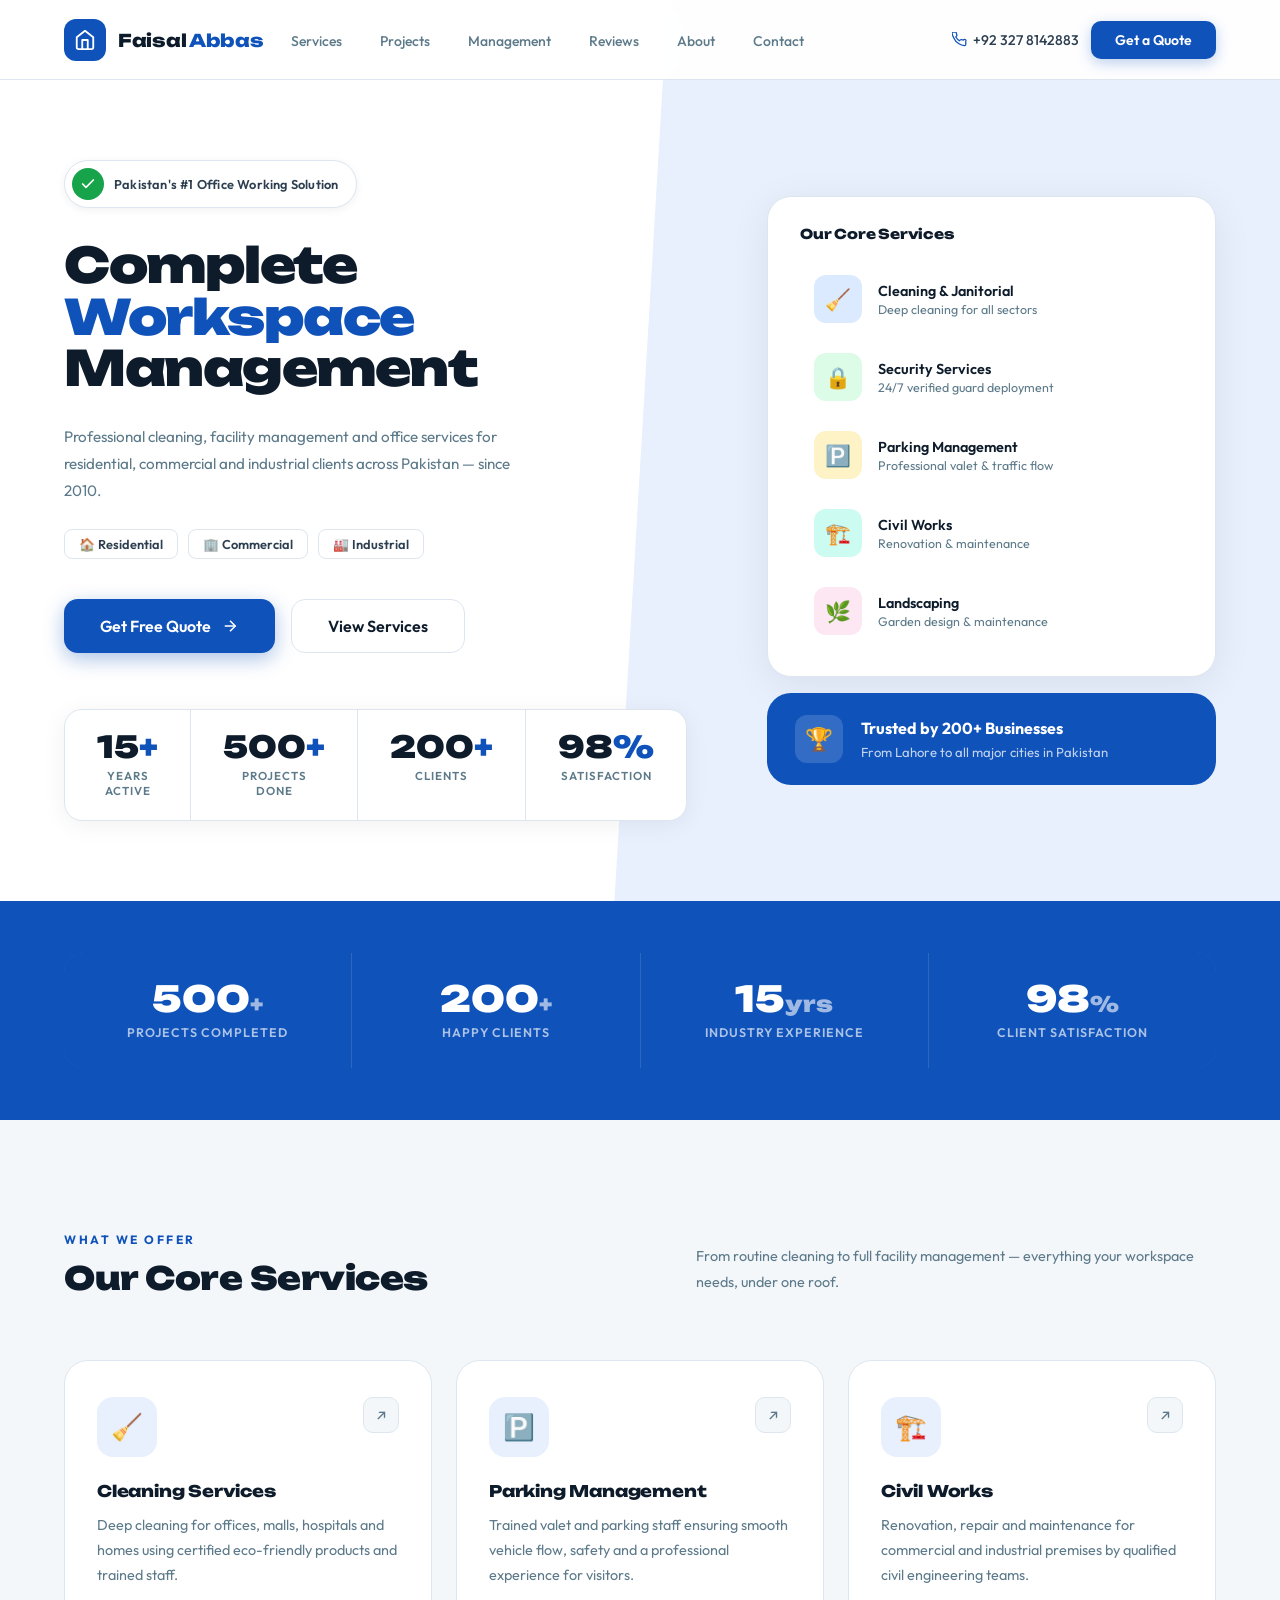
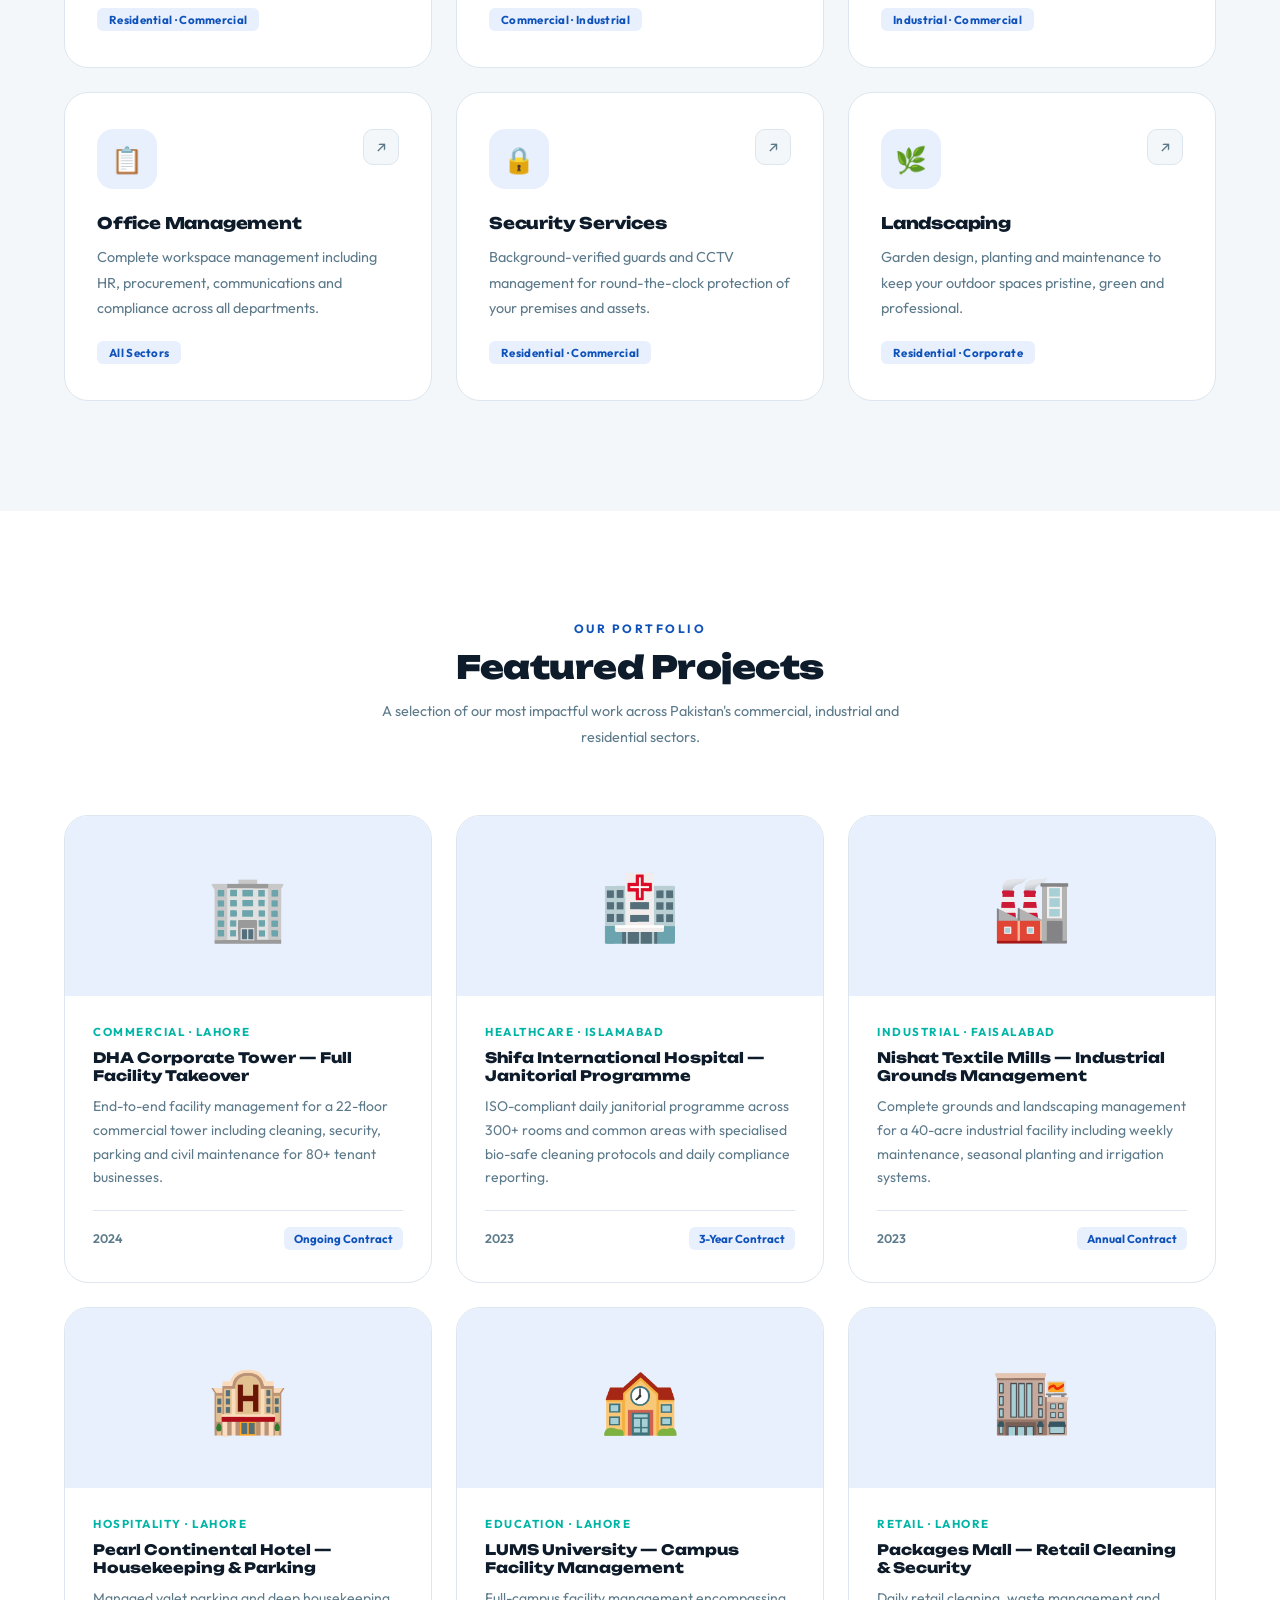
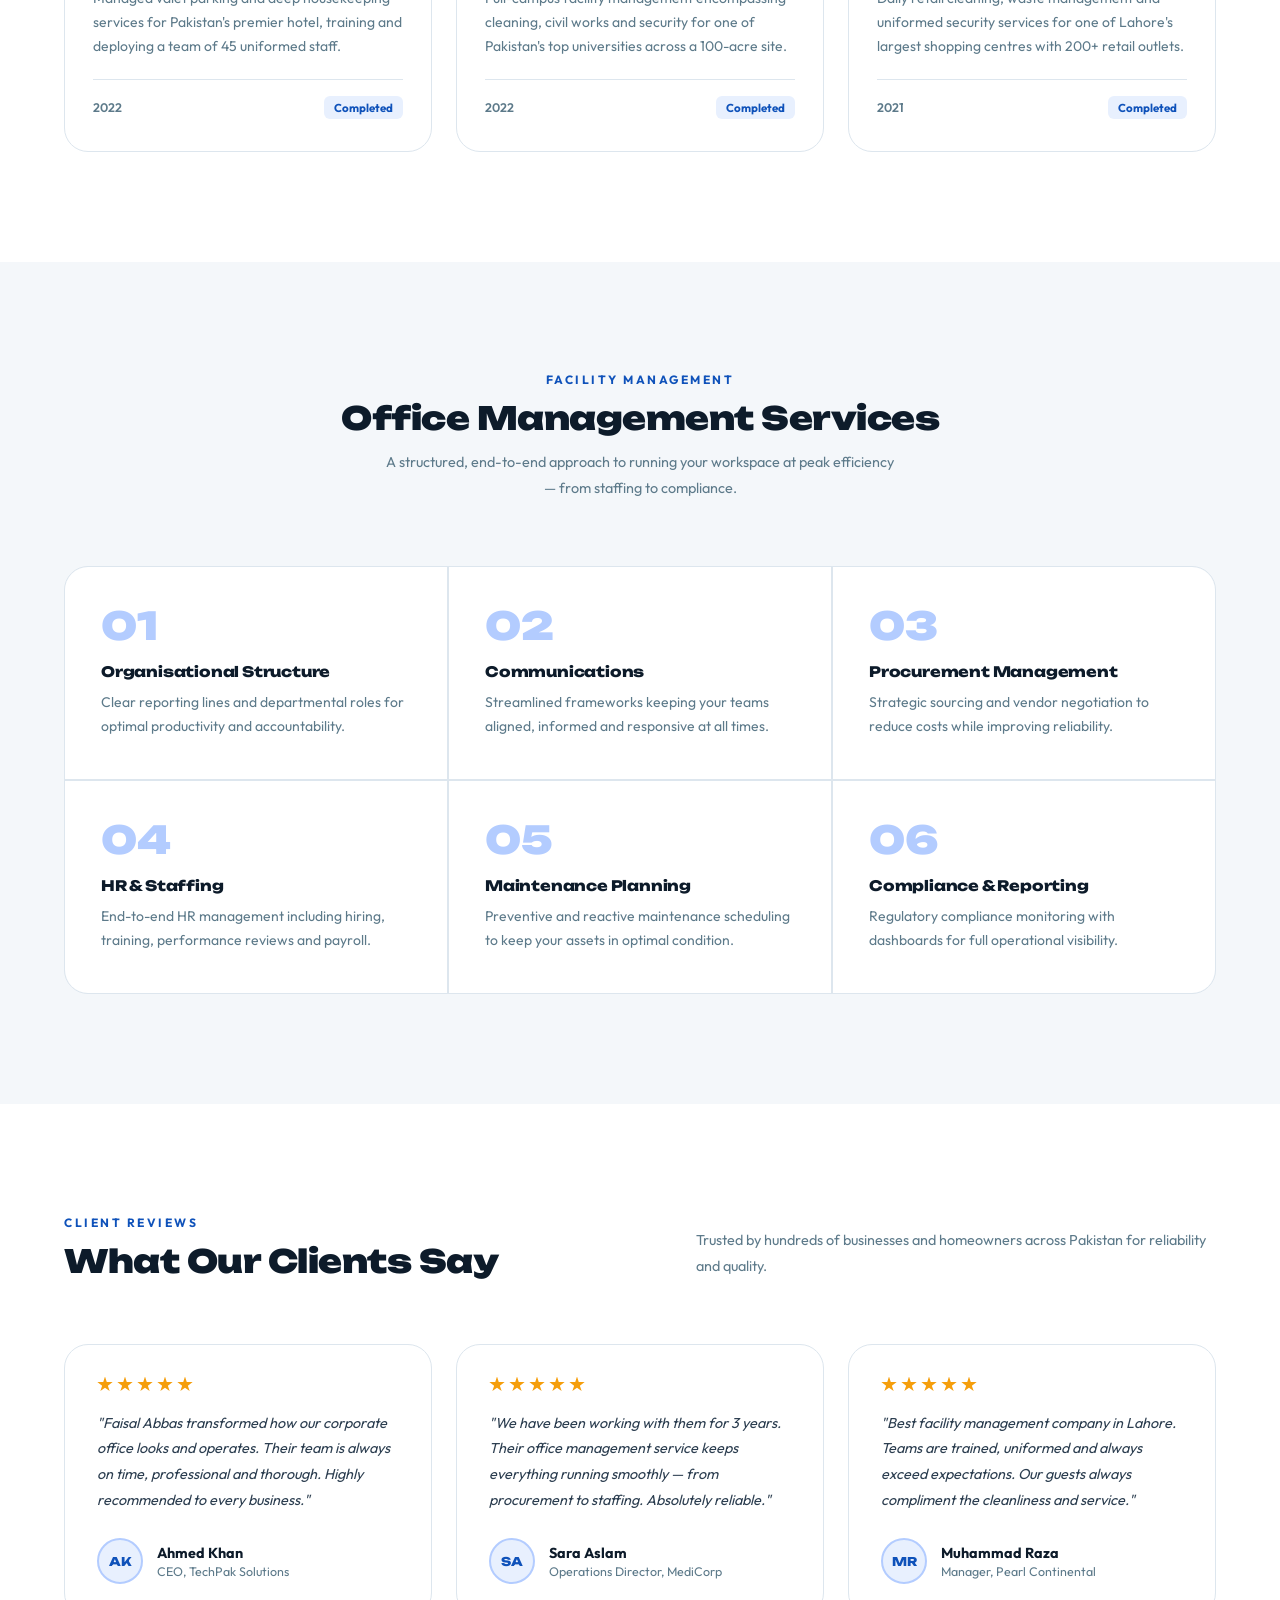
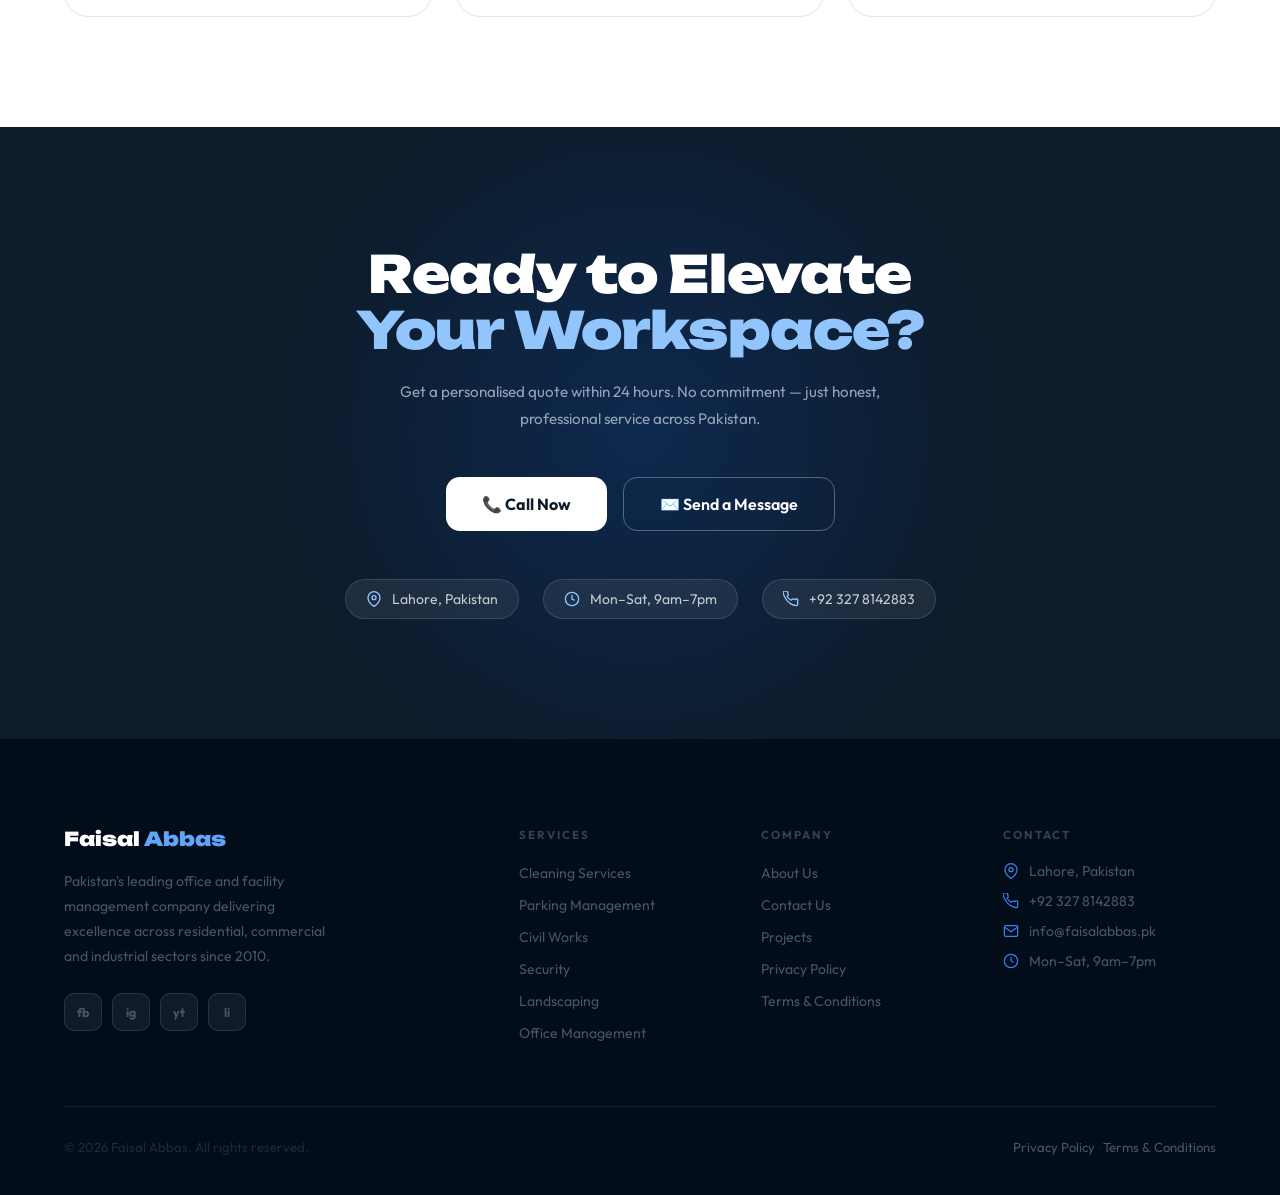
==== commit 9171f7a8: "style fixes" ====
--- a/index.html
+++ b/index.html
@@ -1,537 +1,690 @@
 <!doctype html>
 <html lang="en">
-<head>
-  <meta charset="UTF-8" />
-  <meta name="viewport" content="width=device-width, initial-scale=1.0" />
-  <title>Faisal Abbas – Pakistan's #1 Office Working Solution</title>
-  <link rel="preconnect" href="https://fonts.googleapis.com" />
-  <link href="https://fonts.googleapis.com/css2?family=Unbounded:wght@700;800;900&family=Outfit:wght@300;400;500;600&display=swap" rel="stylesheet" />
-  <link rel="stylesheet" href="style.css" />
-</head>
-<body>
-
-  <!-- ───────────── NAVBAR ───────────── -->
-  <nav class="nav" id="navbar">
-    <div class="wrap nav-inner">
-      <a href="index.html" class="logo">
-        <div class="logo-badge">
-          <svg viewBox="0 0 24 24"><path d="M3 9l9-7 9 7v11a2 2 0 01-2 2H5a2 2 0 01-2-2z"/><polyline points="9 22 9 12 15 12 15 22"/></svg>
-        </div>
-        <span class="logo-name">Faisal <span>Abbas</span></span>
-      </a>
-
-      <ul class="nav-links">
-        <li><a href="#services">Services</a></li>
-        <li><a href="#projects">Projects</a></li>
-        <li><a href="#office">Management</a></li>
-        <li><a href="#testimonials">Reviews</a></li>
-        <li><a href="about.html">About</a></li>
-        <li><a href="contact.html">Contact</a></li>
-      </ul>
-
-      <div class="nav-right">
-        <span class="nav-tel">
-          <svg viewBox="0 0 24 24"><path d="M22 16.92v3a2 2 0 01-2.18 2 19.79 19.79 0 01-8.63-3.07A19.5 19.5 0 013.07 9.81 19.79 19.79 0 01.01 1.18 2 2 0 012 0h3a2 2 0 012 1.72c.127.96.361 1.903.7 2.81a2 2 0 01-.45 2.11L6.09 7.91a16 16 0 006 6l1.27-1.27a2 2 0 012.11-.45c.907.339 1.85.573 2.81.7A2 2 0 0122 14.92v2z"/></svg>
-          +92 327 8142883
-        </span>
-        <a href="#contact" class="btn-nav">Get a Quote</a>
-      </div>
-
-      <button class="hamburger" id="ham" aria-label="Menu">
-        <span></span><span></span><span></span>
-      </button>
+  <head>
+    <meta charset="UTF-8" />
+    <meta name="viewport" content="width=device-width, initial-scale=1.0" />
+    <title>Faisal Abbas – Pakistan's #1 Office Working Solution</title>
+    <link rel="preconnect" href="https://fonts.googleapis.com" />
+    <link
+      href="https://fonts.googleapis.com/css2?family=Unbounded:wght@700;800;900&family=Outfit:wght@300;400;500;600&display=swap"
+      rel="stylesheet"
+    />
+    <link rel="stylesheet" href="./assets/css/style.css" />
+  </head>
+  <body>
+    <!-- ───────────── NAVBAR ───────────── -->
+    <nav class="nav" id="navbar">
+      <div class="wrap nav-inner">
+        <div class="nav-left">
+          <a href="index.html" class="logo">
+            <div class="logo-badge">
+              <svg viewBox="0 0 24 24">
+                <path d="M3 9l9-7 9 7v11a2 2 0 01-2 2H5a2 2 0 01-2-2z" />
+                <polyline points="9 22 9 12 15 12 15 22" />
+              </svg>
+            </div>
+            <span class="logo-name">Faisal <span>Abbas</span></span>
+          </a>
+
+          <ul class="nav-links">
+            <li><a href="#services">Services</a></li>
+            <li><a href="#projects">Projects</a></li>
+            <li><a href="#office">Management</a></li>
+            <li><a href="#testimonials">Reviews</a></li>
+            <li><a href="about.html">About</a></li>
+            <li><a href="contact.html">Contact</a></li>
+          </ul>
+        </div>
+
+        <div class="nav-right">
+          <span class="nav-tel">
+            <svg viewBox="0 0 24 24">
+              <path
+                d="M22 16.92v3a2 2 0 01-2.18 2 19.79 19.79 0 01-8.63-3.07A19.5 19.5 0 013.07 9.81 19.79 19.79 0 01.01 1.18 2 2 0 012 0h3a2 2 0 012 1.72c.127.96.361 1.903.7 2.81a2 2 0 01-.45 2.11L6.09 7.91a16 16 0 006 6l1.27-1.27a2 2 0 012.11-.45c.907.339 1.85.573 2.81.7A2 2 0 0122 14.92v2z"
+              />
+            </svg>
+            +92 327 8142883
+          </span>
+          <a href="#contact" class="btn-nav">Get a Quote</a>
+          <button class="hamburger" id="ham" aria-label="Menu">
+            <span></span><span></span><span></span>
+          </button>
+        </div>
+      </div>
+    </nav>
+
+    <!-- Mobile Nav -->
+    <div class="mob-nav" id="mobNav">
+      <a href="#services">Services</a>
+      <a href="#projects">Projects</a>
+      <a href="#office">Office Management</a>
+      <a href="#testimonials">Reviews</a>
+      <a href="about.html">About Us</a>
+      <a href="contact.html">Contact</a>
+      <a href="#contact" class="mob-cta">Get a Free Quote →</a>
     </div>
-  </nav>
-
-  <!-- Mobile Nav -->
-  <div class="mob-nav" id="mobNav">
-    <a href="#services">Services</a>
-    <a href="#projects">Projects</a>
-    <a href="#office">Office Management</a>
-    <a href="#testimonials">Reviews</a>
-    <a href="about.html">About Us</a>
-    <a href="contact.html">Contact</a>
-    <a href="#contact" class="mob-cta">Get a Free Quote →</a>
-  </div>
-
-  <!-- ───────────── HERO ───────────── -->
-  <section class="hero">
-    <div class="wrap hero-wrap">
-      <!-- LEFT -->
-      <div class="hero-left">
-        <div class="hero-eyebrow">
-          <div class="eyebrow-dot">
-            <svg viewBox="0 0 24 24"><polyline points="20 6 9 17 4 12"/></svg>
-          </div>
-          <span>Pakistan's #1 Office Working Solution</span>
-        </div>
-
-        <h1>
-          <span class="line-block">Complete</span>
-          <span class="line-block accent">Workspace</span>
-          <span class="line-block">Management</span>
-        </h1>
-
-        <p class="hero-sub">
-          Professional cleaning, facility management and office services for
-          residential, commercial and industrial clients across Pakistan — since 2010.
-        </p>
-
-        <div class="hero-sectors">
-          <span class="sector">🏠 Residential</span>
-          <span class="sector">🏢 Commercial</span>
-          <span class="sector">🏭 Industrial</span>
-        </div>
-
-        <div class="hero-actions">
-          <a href="#contact" class="btn-primary">
-            Get Free Quote
-            <svg viewBox="0 0 24 24"><line x1="5" y1="12" x2="19" y2="12"/><polyline points="12 5 19 12 12 19"/></svg>
-          </a>
-          <a href="#services" class="btn-secondary">View Services</a>
-        </div>
-
-        <div class="hero-stats">
-          <div class="hs">
-            <div class="hs-num">15<em>+</em></div>
-            <div class="hs-lbl">Years Active</div>
-          </div>
-          <div class="hs">
-            <div class="hs-num">500<em>+</em></div>
-            <div class="hs-lbl">Projects Done</div>
-          </div>
-          <div class="hs">
-            <div class="hs-num">200<em>+</em></div>
-            <div class="hs-lbl">Clients</div>
-          </div>
-          <div class="hs">
-            <div class="hs-num">98<em>%</em></div>
-            <div class="hs-lbl">Satisfaction</div>
-          </div>
-        </div>
-      </div>
-
-      <!-- RIGHT -->
-      <div class="hero-right">
-        <div class="hero-card">
-          <div class="hero-card-title">Our Core Services</div>
-          <div class="svc-row">
-            <div class="svc-ico ico-blue">🧹</div>
-            <div class="svc-info">
-              <h4>Cleaning &amp; Janitorial</h4>
-              <p>Deep cleaning for all sectors</p>
-            </div>
-          </div>
-          <div class="svc-row">
-            <div class="svc-ico ico-green">🔒</div>
-            <div class="svc-info">
-              <h4>Security Services</h4>
-              <p>24/7 verified guard deployment</p>
-            </div>
-          </div>
-          <div class="svc-row">
-            <div class="svc-ico ico-amber">🅿️</div>
-            <div class="svc-info">
-              <h4>Parking Management</h4>
-              <p>Professional valet &amp; traffic flow</p>
-            </div>
-          </div>
-          <div class="svc-row">
-            <div class="svc-ico ico-teal">🏗️</div>
-            <div class="svc-info">
-              <h4>Civil Works</h4>
-              <p>Renovation &amp; maintenance</p>
-            </div>
-          </div>
-          <div class="svc-row">
-            <div class="svc-ico ico-pink">🌿</div>
-            <div class="svc-info">
-              <h4>Landscaping</h4>
-              <p>Garden design &amp; maintenance</p>
-            </div>
-          </div>
-        </div>
-
-        <div class="hero-trust">
-          <div class="trust-icon">🏆</div>
-          <div class="trust-text">
-            <strong>Trusted by 200+ Businesses</strong>
-            <span>From Lahore to all major cities in Pakistan</span>
+
+    <!-- ───────────── HERO ───────────── -->
+    <section class="hero">
+      <div class="wrap hero-wrap">
+        <!-- LEFT -->
+        <div class="hero-left">
+          <div class="hero-eyebrow">
+            <div class="eyebrow-dot">
+              <svg viewBox="0 0 24 24">
+                <polyline points="20 6 9 17 4 12" />
+              </svg>
+            </div>
+            <span>Pakistan's #1 Office Working Solution</span>
+          </div>
+
+          <h1>
+            <span class="line-block">Complete</span>
+            <span class="line-block accent">Workspace</span>
+            <span class="line-block">Management</span>
+          </h1>
+
+          <p class="hero-sub">
+            Professional cleaning, facility management and office services for
+            residential, commercial and industrial clients across Pakistan —
+            since 2010.
+          </p>
+
+          <div class="hero-sectors">
+            <span class="sector">🏠 Residential</span>
+            <span class="sector">🏢 Commercial</span>
+            <span class="sector">🏭 Industrial</span>
+          </div>
+
+          <div class="hero-actions">
+            <a href="#contact" class="btn-primary">
+              Get Free Quote
+              <svg viewBox="0 0 24 24">
+                <line x1="5" y1="12" x2="19" y2="12" />
+                <polyline points="12 5 19 12 12 19" />
+              </svg>
+            </a>
+            <a href="#services" class="btn-secondary">View Services</a>
+          </div>
+
+          <div class="hero-stats">
+            <div class="hs">
+              <div class="hs-num">15<em>+</em></div>
+              <div class="hs-lbl">Years Active</div>
+            </div>
+            <div class="hs">
+              <div class="hs-num">500<em>+</em></div>
+              <div class="hs-lbl">Projects Done</div>
+            </div>
+            <div class="hs">
+              <div class="hs-num">200<em>+</em></div>
+              <div class="hs-lbl">Clients</div>
+            </div>
+            <div class="hs">
+              <div class="hs-num">98<em>%</em></div>
+              <div class="hs-lbl">Satisfaction</div>
+            </div>
+          </div>
+        </div>
+
+        <!-- RIGHT -->
+        <div class="hero-right">
+          <div class="hero-card">
+            <div class="hero-card-title">Our Core Services</div>
+            <div class="svc-row">
+              <div class="svc-ico ico-blue">🧹</div>
+              <div class="svc-info">
+                <h4>Cleaning &amp; Janitorial</h4>
+                <p>Deep cleaning for all sectors</p>
+              </div>
+            </div>
+            <div class="svc-row">
+              <div class="svc-ico ico-green">🔒</div>
+              <div class="svc-info">
+                <h4>Security Services</h4>
+                <p>24/7 verified guard deployment</p>
+              </div>
+            </div>
+            <div class="svc-row">
+              <div class="svc-ico ico-amber">🅿️</div>
+              <div class="svc-info">
+                <h4>Parking Management</h4>
+                <p>Professional valet &amp; traffic flow</p>
+              </div>
+            </div>
+            <div class="svc-row">
+              <div class="svc-ico ico-teal">🏗️</div>
+              <div class="svc-info">
+                <h4>Civil Works</h4>
+                <p>Renovation &amp; maintenance</p>
+              </div>
+            </div>
+            <div class="svc-row">
+              <div class="svc-ico ico-pink">🌿</div>
+              <div class="svc-info">
+                <h4>Landscaping</h4>
+                <p>Garden design &amp; maintenance</p>
+              </div>
+            </div>
+          </div>
+
+          <div class="hero-trust">
+            <div class="trust-icon">🏆</div>
+            <div class="trust-text">
+              <strong>Trusted by 200+ Businesses</strong>
+              <span>From Lahore to all major cities in Pakistan</span>
+            </div>
+          </div>
+        </div>
+      </div>
+    </section>
+
+    <!-- ───────────── STATS BAND ───────────── -->
+    <div class="stats-band">
+      <div class="wrap">
+        <div class="stats-band-inner">
+          <div class="sb-item">
+            <div class="sb-val">500<em>+</em></div>
+            <div class="sb-lbl">Projects Completed</div>
+          </div>
+          <div class="sb-item">
+            <div class="sb-val">200<em>+</em></div>
+            <div class="sb-lbl">Happy Clients</div>
+          </div>
+          <div class="sb-item">
+            <div class="sb-val">15<em>yrs</em></div>
+            <div class="sb-lbl">Industry Experience</div>
+          </div>
+          <div class="sb-item">
+            <div class="sb-val">98<em>%</em></div>
+            <div class="sb-lbl">Client Satisfaction</div>
           </div>
         </div>
       </div>
     </div>
-  </section>
-
-  <!-- ───────────── STATS BAND ───────────── -->
-  <div class="stats-band">
-    <div class="wrap">
-      <div class="stats-band-inner">
-        <div class="sb-item">
-          <div class="sb-val">500<em>+</em></div>
-          <div class="sb-lbl">Projects Completed</div>
-        </div>
-        <div class="sb-item">
-          <div class="sb-val">200<em>+</em></div>
-          <div class="sb-lbl">Happy Clients</div>
-        </div>
-        <div class="sb-item">
-          <div class="sb-val">15<em>yrs</em></div>
-          <div class="sb-lbl">Industry Experience</div>
-        </div>
-        <div class="sb-item">
-          <div class="sb-val">98<em>%</em></div>
-          <div class="sb-lbl">Client Satisfaction</div>
-        </div>
-      </div>
-    </div>
-  </div>
-
-  <!-- ───────────── SERVICES ───────────── -->
-  <section class="section section-alt" id="services">
-    <div class="wrap">
-      <div class="sec-head-row r">
-        <div>
-          <span class="sec-eyebrow">What We Offer</span>
-          <h2 class="sec-title">Our Core Services</h2>
-        </div>
-        <p class="sec-desc">From routine cleaning to full facility management — everything your workspace needs, under one roof.</p>
-      </div>
-
-      <div class="srv-grid">
-        <div class="srv-card r">
-          <div class="srv-top">
-            <div class="srv-icon">🧹</div>
-            <div class="srv-arrow">↗</div>
-          </div>
-          <h3>Cleaning Services</h3>
-          <p>Deep cleaning for offices, malls, hospitals and homes using certified eco-friendly products and trained staff.</p>
-          <span class="srv-tag">Residential · Commercial</span>
-        </div>
-        <div class="srv-card r d1">
-          <div class="srv-top">
-            <div class="srv-icon">🅿️</div>
-            <div class="srv-arrow">↗</div>
-          </div>
-          <h3>Parking Management</h3>
-          <p>Trained valet and parking staff ensuring smooth vehicle flow, safety and a professional experience for visitors.</p>
-          <span class="srv-tag">Commercial · Industrial</span>
-        </div>
-        <div class="srv-card r d2">
-          <div class="srv-top">
-            <div class="srv-icon">🏗️</div>
-            <div class="srv-arrow">↗</div>
-          </div>
-          <h3>Civil Works</h3>
-          <p>Renovation, repair and maintenance for commercial and industrial premises by qualified civil engineering teams.</p>
-          <span class="srv-tag">Industrial · Commercial</span>
-        </div>
-        <div class="srv-card r">
-          <div class="srv-top">
-            <div class="srv-icon">📋</div>
-            <div class="srv-arrow">↗</div>
-          </div>
-          <h3>Office Management</h3>
-          <p>Complete workspace management including HR, procurement, communications and compliance across all departments.</p>
-          <span class="srv-tag">All Sectors</span>
-        </div>
-        <div class="srv-card r d1">
-          <div class="srv-top">
-            <div class="srv-icon">🔒</div>
-            <div class="srv-arrow">↗</div>
-          </div>
-          <h3>Security Services</h3>
-          <p>Background-verified guards and CCTV management for round-the-clock protection of your premises and assets.</p>
-          <span class="srv-tag">Residential · Commercial</span>
-        </div>
-        <div class="srv-card r d2">
-          <div class="srv-top">
-            <div class="srv-icon">🌿</div>
-            <div class="srv-arrow">↗</div>
-          </div>
-          <h3>Landscaping</h3>
-          <p>Garden design, planting and maintenance to keep your outdoor spaces pristine, green and professional.</p>
-          <span class="srv-tag">Residential · Corporate</span>
-        </div>
-      </div>
-    </div>
-  </section>
-
-  <!-- ───────────── PROJECTS ───────────── -->
-  <section class="section section-white" id="projects">
-    <div class="wrap">
-      <div class="sec-head-center r">
-        <span class="sec-eyebrow">Our Portfolio</span>
-        <h2 class="sec-title">Featured Projects</h2>
-        <p class="sec-desc">A selection of our most impactful work across Pakistan's commercial, industrial and residential sectors.</p>
-      </div>
-
-      <div class="proj-grid">
-        <div class="proj-card r">
-          <div class="proj-thumb">🏢</div>
-          <div class="proj-body">
-            <div class="proj-cat">Commercial · Lahore</div>
-            <h3>DHA Corporate Tower — Full Facility Takeover</h3>
-            <p>End-to-end facility management for a 22-floor commercial tower including cleaning, security, parking and civil maintenance for 80+ tenant businesses.</p>
-            <div class="proj-meta">
-              <span class="proj-year">2024</span>
-              <span class="proj-tag">Ongoing Contract</span>
-            </div>
-          </div>
-        </div>
-
-        <div class="proj-card r d1">
-          <div class="proj-thumb">🏥</div>
-          <div class="proj-body">
-            <div class="proj-cat">Healthcare · Islamabad</div>
-            <h3>Shifa International Hospital — Janitorial Programme</h3>
-            <p>ISO-compliant daily janitorial programme across 300+ rooms and common areas with specialised bio-safe cleaning protocols and daily compliance reporting.</p>
-            <div class="proj-meta">
-              <span class="proj-year">2023</span>
-              <span class="proj-tag">3-Year Contract</span>
-            </div>
-          </div>
-        </div>
-
-        <div class="proj-card r d2">
-          <div class="proj-thumb">🏭</div>
-          <div class="proj-body">
-            <div class="proj-cat">Industrial · Faisalabad</div>
-            <h3>Nishat Textile Mills — Industrial Grounds Management</h3>
-            <p>Complete grounds and landscaping management for a 40-acre industrial facility including weekly maintenance, seasonal planting and irrigation systems.</p>
-            <div class="proj-meta">
-              <span class="proj-year">2023</span>
-              <span class="proj-tag">Annual Contract</span>
-            </div>
-          </div>
-        </div>
-
-        <div class="proj-card r">
-          <div class="proj-thumb">🏨</div>
-          <div class="proj-body">
-            <div class="proj-cat">Hospitality · Lahore</div>
-            <h3>Pearl Continental Hotel — Housekeeping &amp; Parking</h3>
-            <p>Managed valet parking and deep housekeeping services for Pakistan's premier hotel, training and deploying a team of 45 uniformed staff.</p>
-            <div class="proj-meta">
-              <span class="proj-year">2022</span>
-              <span class="proj-tag">Completed</span>
-            </div>
-          </div>
-        </div>
-
-        <div class="proj-card r d1">
-          <div class="proj-thumb">🏫</div>
-          <div class="proj-body">
-            <div class="proj-cat">Education · Lahore</div>
-            <h3>LUMS University — Campus Facility Management</h3>
-            <p>Full-campus facility management encompassing cleaning, civil works and security for one of Pakistan's top universities across a 100-acre site.</p>
-            <div class="proj-meta">
-              <span class="proj-year">2022</span>
-              <span class="proj-tag">Completed</span>
-            </div>
-          </div>
-        </div>
-
-        <div class="proj-card r d2">
-          <div class="proj-thumb">🏬</div>
-          <div class="proj-body">
-            <div class="proj-cat">Retail · Lahore</div>
-            <h3>Packages Mall — Retail Cleaning &amp; Security</h3>
-            <p>Daily retail cleaning, waste management and uniformed security services for one of Lahore's largest shopping centres with 200+ retail outlets.</p>
-            <div class="proj-meta">
-              <span class="proj-year">2021</span>
-              <span class="proj-tag">Completed</span>
-            </div>
-          </div>
-        </div>
-      </div>
-    </div>
-  </section>
-
-  <!-- ───────────── OFFICE MANAGEMENT ───────────── -->
-  <section class="section section-alt" id="office">
-    <div class="wrap">
-      <div class="sec-head-center r">
-        <span class="sec-eyebrow">Facility Management</span>
-        <h2 class="sec-title">Office Management Services</h2>
-        <p class="sec-desc">A structured, end-to-end approach to running your workspace at peak efficiency — from staffing to compliance.</p>
-      </div>
-
-      <div class="mgmt-grid">
-        <div class="mgmt-card r">
-          <div class="mgmt-num">01</div>
-          <h4>Organisational Structure</h4>
-          <p>Clear reporting lines and departmental roles for optimal productivity and accountability.</p>
-        </div>
-        <div class="mgmt-card r d1">
-          <div class="mgmt-num">02</div>
-          <h4>Communications</h4>
-          <p>Streamlined frameworks keeping your teams aligned, informed and responsive at all times.</p>
-        </div>
-        <div class="mgmt-card r d2">
-          <div class="mgmt-num">03</div>
-          <h4>Procurement Management</h4>
-          <p>Strategic sourcing and vendor negotiation to reduce costs while improving reliability.</p>
-        </div>
-        <div class="mgmt-card r">
-          <div class="mgmt-num">04</div>
-          <h4>HR &amp; Staffing</h4>
-          <p>End-to-end HR management including hiring, training, performance reviews and payroll.</p>
-        </div>
-        <div class="mgmt-card r d1">
-          <div class="mgmt-num">05</div>
-          <h4>Maintenance Planning</h4>
-          <p>Preventive and reactive maintenance scheduling to keep your assets in optimal condition.</p>
-        </div>
-        <div class="mgmt-card r d2">
-          <div class="mgmt-num">06</div>
-          <h4>Compliance &amp; Reporting</h4>
-          <p>Regulatory compliance monitoring with dashboards for full operational visibility.</p>
-        </div>
-      </div>
-    </div>
-  </section>
-
-  <!-- ───────────── TESTIMONIALS ───────────── -->
-  <section class="section section-white" id="testimonials">
-    <div class="wrap">
-      <div class="sec-head-row r">
-        <div>
-          <span class="sec-eyebrow">Client Reviews</span>
-          <h2 class="sec-title">What Our Clients Say</h2>
-        </div>
-        <p class="sec-desc">Trusted by hundreds of businesses and homeowners across Pakistan for reliability and quality.</p>
-      </div>
-
-      <div class="t-grid">
-        <div class="t-card r">
-          <div class="t-stars"><div class="star"></div><div class="star"></div><div class="star"></div><div class="star"></div><div class="star"></div></div>
-          <blockquote>"Faisal Abbas transformed how our corporate office looks and operates. Their team is always on time, professional and thorough. Highly recommended to every business."</blockquote>
-          <div class="t-author">
-            <div class="t-avatar">AK</div>
-            <div class="t-info">
-              <div class="t-name">Ahmed Khan</div>
-              <div class="t-role">CEO, TechPak Solutions</div>
-            </div>
-          </div>
-        </div>
-        <div class="t-card r d1">
-          <div class="t-stars"><div class="star"></div><div class="star"></div><div class="star"></div><div class="star"></div><div class="star"></div></div>
-          <blockquote>"We have been working with them for 3 years. Their office management service keeps everything running smoothly — from procurement to staffing. Absolutely reliable."</blockquote>
-          <div class="t-author">
-            <div class="t-avatar">SA</div>
-            <div class="t-info">
-              <div class="t-name">Sara Aslam</div>
-              <div class="t-role">Operations Director, MediCorp</div>
-            </div>
-          </div>
-        </div>
-        <div class="t-card r d2">
-          <div class="t-stars"><div class="star"></div><div class="star"></div><div class="star"></div><div class="star"></div><div class="star"></div></div>
-          <blockquote>"Best facility management company in Lahore. Teams are trained, uniformed and always exceed expectations. Our guests always compliment the cleanliness and service."</blockquote>
-          <div class="t-author">
-            <div class="t-avatar">MR</div>
-            <div class="t-info">
-              <div class="t-name">Muhammad Raza</div>
-              <div class="t-role">Manager, Pearl Continental</div>
-            </div>
-          </div>
-        </div>
-      </div>
-    </div>
-  </section>
-
-  <!-- ───────────── CTA ───────────── -->
-  <section class="cta-section" id="contact">
-    <div class="wrap">
-      <div class="cta-inner">
-        <h2>Ready to Elevate<br /><em>Your Workspace?</em></h2>
-        <p>Get a personalised quote within 24 hours. No commitment — just honest, professional service across Pakistan.</p>
-        <div class="cta-buttons">
-          <a href="tel:+923278142883" class="btn-cta-white">📞 Call Now</a>
-          <a href="contact.html" class="btn-cta-outline">✉️ Send a Message</a>
-        </div>
-        <div class="cta-info">
-          <div class="cta-info-pill">
-            <svg viewBox="0 0 24 24"><path d="M21 10c0 7-9 13-9 13s-9-6-9-13a9 9 0 0118 0z"/><circle cx="12" cy="10" r="3"/></svg>
-            Lahore, Pakistan
-          </div>
-          <div class="cta-info-pill">
-            <svg viewBox="0 0 24 24"><circle cx="12" cy="12" r="10"/><polyline points="12 6 12 12 16 14"/></svg>
-            Mon–Sat, 9am–7pm
-          </div>
-          <div class="cta-info-pill">
-            <svg viewBox="0 0 24 24"><path d="M22 16.92v3a2 2 0 01-2.18 2 19.79 19.79 0 01-8.63-3.07A19.5 19.5 0 013.07 9.81 19.79 19.79 0 01.01 1.18 2 2 0 012 0h3a2 2 0 012 1.72c.127.96.361 1.903.7 2.81a2 2 0 01-.45 2.11L6.09 7.91a16 16 0 006 6l1.27-1.27a2 2 0 012.11-.45c.907.339 1.85.573 2.81.7A2 2 0 0122 14.92v2z"/></svg>
-            +92 327 8142883
-          </div>
-        </div>
-      </div>
-    </div>
-  </section>
-
-  <!-- ───────────── FOOTER ───────────── -->
-  <footer class="footer">
-    <div class="wrap">
-      <div class="footer-grid">
-        <div class="footer-brand">
-          <div class="footer-logo">Faisal <em>Abbas</em></div>
-          <p>Pakistan's leading office and facility management company delivering excellence across residential, commercial and industrial sectors since 2010.</p>
-          <div class="footer-socials">
-            <a href="#" class="f-soc">fb</a>
-            <a href="#" class="f-soc">ig</a>
-            <a href="#" class="f-soc">yt</a>
-            <a href="#" class="f-soc">li</a>
-          </div>
-        </div>
-        <div class="f-col">
-          <h5>Services</h5>
-          <ul>
-            <li><a href="#services">Cleaning Services</a></li>
-            <li><a href="#services">Parking Management</a></li>
-            <li><a href="#services">Civil Works</a></li>
-            <li><a href="#services">Security</a></li>
-            <li><a href="#services">Landscaping</a></li>
-            <li><a href="#office">Office Management</a></li>
-          </ul>
-        </div>
-        <div class="f-col">
-          <h5>Company</h5>
-          <ul>
-            <li><a href="about.html">About Us</a></li>
-            <li><a href="contact.html">Contact Us</a></li>
-            <li><a href="#projects">Projects</a></li>
-            <li><a href="privacy.html">Privacy Policy</a></li>
-            <li><a href="terms.html">Terms &amp; Conditions</a></li>
-          </ul>
-        </div>
-        <div class="f-col">
-          <h5>Contact</h5>
-          <div class="footer-contact-item">
-            <svg viewBox="0 0 24 24"><path d="M21 10c0 7-9 13-9 13s-9-6-9-13a9 9 0 0118 0z"/><circle cx="12" cy="10" r="3"/></svg>
-            <span>Lahore, Pakistan</span>
-          </div>
-          <div class="footer-contact-item">
-            <svg viewBox="0 0 24 24"><path d="M22 16.92v3a2 2 0 01-2.18 2 19.79 19.79 0 01-8.63-3.07A19.5 19.5 0 013.07 9.81 19.79 19.79 0 01.01 1.18 2 2 0 012 0h3a2 2 0 012 1.72c.127.96.361 1.903.7 2.81a2 2 0 01-.45 2.11L6.09 7.91a16 16 0 006 6l1.27-1.27a2 2 0 012.11-.45c.907.339 1.85.573 2.81.7A2 2 0 0122 14.92v2z"/></svg>
-            <a href="tel:+923278142883">+92 327 8142883</a>
-          </div>
-          <div class="footer-contact-item">
-            <svg viewBox="0 0 24 24"><path d="M4 4h16c1.1 0 2 .9 2 2v12c0 1.1-.9 2-2 2H4c-1.1 0-2-.9-2-2V6c0-1.1.9-2 2-2z"/><polyline points="22,6 12,13 2,6"/></svg>
-            <a href="mailto:info@faisalabbas.pk">info@faisalabbas.pk</a>
-          </div>
-          <div class="footer-contact-item">
-            <svg viewBox="0 0 24 24"><circle cx="12" cy="12" r="10"/><polyline points="12 6 12 12 16 14"/></svg>
-            <span>Mon–Sat, 9am–7pm</span>
-          </div>
-        </div>
-      </div>
-
-      <div class="footer-bottom">
-        <p>© 2026 Faisal Abbas. All rights reserved.</p>
-        <p><a href="privacy.html">Privacy Policy</a> · <a href="terms.html">Terms &amp; Conditions</a></p>
-      </div>
-    </div>
-  </footer>
-
-  <script src="main.js"></script>
-</body>
+
+    <!-- ───────────── SERVICES ───────────── -->
+    <section class="section section-alt" id="services">
+      <div class="wrap">
+        <div class="sec-head-row r">
+          <div>
+            <span class="sec-eyebrow">What We Offer</span>
+            <h2 class="sec-title">Our Core Services</h2>
+          </div>
+          <p class="sec-desc">
+            From routine cleaning to full facility management — everything your
+            workspace needs, under one roof.
+          </p>
+        </div>
+
+        <div class="srv-grid">
+          <div class="srv-card r">
+            <div class="srv-top">
+              <div class="srv-icon">🧹</div>
+              <div class="srv-arrow">↗</div>
+            </div>
+            <h3>Cleaning Services</h3>
+            <p>
+              Deep cleaning for offices, malls, hospitals and homes using
+              certified eco-friendly products and trained staff.
+            </p>
+            <span class="srv-tag">Residential · Commercial</span>
+          </div>
+          <div class="srv-card r d1">
+            <div class="srv-top">
+              <div class="srv-icon">🅿️</div>
+              <div class="srv-arrow">↗</div>
+            </div>
+            <h3>Parking Management</h3>
+            <p>
+              Trained valet and parking staff ensuring smooth vehicle flow,
+              safety and a professional experience for visitors.
+            </p>
+            <span class="srv-tag">Commercial · Industrial</span>
+          </div>
+          <div class="srv-card r d2">
+            <div class="srv-top">
+              <div class="srv-icon">🏗️</div>
+              <div class="srv-arrow">↗</div>
+            </div>
+            <h3>Civil Works</h3>
+            <p>
+              Renovation, repair and maintenance for commercial and industrial
+              premises by qualified civil engineering teams.
+            </p>
+            <span class="srv-tag">Industrial · Commercial</span>
+          </div>
+          <div class="srv-card r">
+            <div class="srv-top">
+              <div class="srv-icon">📋</div>
+              <div class="srv-arrow">↗</div>
+            </div>
+            <h3>Office Management</h3>
+            <p>
+              Complete workspace management including HR, procurement,
+              communications and compliance across all departments.
+            </p>
+            <span class="srv-tag">All Sectors</span>
+          </div>
+          <div class="srv-card r d1">
+            <div class="srv-top">
+              <div class="srv-icon">🔒</div>
+              <div class="srv-arrow">↗</div>
+            </div>
+            <h3>Security Services</h3>
+            <p>
+              Background-verified guards and CCTV management for round-the-clock
+              protection of your premises and assets.
+            </p>
+            <span class="srv-tag">Residential · Commercial</span>
+          </div>
+          <div class="srv-card r d2">
+            <div class="srv-top">
+              <div class="srv-icon">🌿</div>
+              <div class="srv-arrow">↗</div>
+            </div>
+            <h3>Landscaping</h3>
+            <p>
+              Garden design, planting and maintenance to keep your outdoor
+              spaces pristine, green and professional.
+            </p>
+            <span class="srv-tag">Residential · Corporate</span>
+          </div>
+        </div>
+      </div>
+    </section>
+
+    <!-- ───────────── PROJECTS ───────────── -->
+    <section class="section section-white" id="projects">
+      <div class="wrap">
+        <div class="sec-head-center r">
+          <span class="sec-eyebrow">Our Portfolio</span>
+          <h2 class="sec-title">Featured Projects</h2>
+          <p class="sec-desc">
+            A selection of our most impactful work across Pakistan's commercial,
+            industrial and residential sectors.
+          </p>
+        </div>
+
+        <div class="proj-grid">
+          <div class="proj-card r">
+            <div class="proj-thumb">🏢</div>
+            <div class="proj-body">
+              <div class="proj-cat">Commercial · Lahore</div>
+              <h3>DHA Corporate Tower — Full Facility Takeover</h3>
+              <p>
+                End-to-end facility management for a 22-floor commercial tower
+                including cleaning, security, parking and civil maintenance for
+                80+ tenant businesses.
+              </p>
+              <div class="proj-meta">
+                <span class="proj-year">2024</span>
+                <span class="proj-tag">Ongoing Contract</span>
+              </div>
+            </div>
+          </div>
+
+          <div class="proj-card r d1">
+            <div class="proj-thumb">🏥</div>
+            <div class="proj-body">
+              <div class="proj-cat">Healthcare · Islamabad</div>
+              <h3>Shifa International Hospital — Janitorial Programme</h3>
+              <p>
+                ISO-compliant daily janitorial programme across 300+ rooms and
+                common areas with specialised bio-safe cleaning protocols and
+                daily compliance reporting.
+              </p>
+              <div class="proj-meta">
+                <span class="proj-year">2023</span>
+                <span class="proj-tag">3-Year Contract</span>
+              </div>
+            </div>
+          </div>
+
+          <div class="proj-card r d2">
+            <div class="proj-thumb">🏭</div>
+            <div class="proj-body">
+              <div class="proj-cat">Industrial · Faisalabad</div>
+              <h3>Nishat Textile Mills — Industrial Grounds Management</h3>
+              <p>
+                Complete grounds and landscaping management for a 40-acre
+                industrial facility including weekly maintenance, seasonal
+                planting and irrigation systems.
+              </p>
+              <div class="proj-meta">
+                <span class="proj-year">2023</span>
+                <span class="proj-tag">Annual Contract</span>
+              </div>
+            </div>
+          </div>
+
+          <div class="proj-card r">
+            <div class="proj-thumb">🏨</div>
+            <div class="proj-body">
+              <div class="proj-cat">Hospitality · Lahore</div>
+              <h3>Pearl Continental Hotel — Housekeeping &amp; Parking</h3>
+              <p>
+                Managed valet parking and deep housekeeping services for
+                Pakistan's premier hotel, training and deploying a team of 45
+                uniformed staff.
+              </p>
+              <div class="proj-meta">
+                <span class="proj-year">2022</span>
+                <span class="proj-tag">Completed</span>
+              </div>
+            </div>
+          </div>
+
+          <div class="proj-card r d1">
+            <div class="proj-thumb">🏫</div>
+            <div class="proj-body">
+              <div class="proj-cat">Education · Lahore</div>
+              <h3>LUMS University — Campus Facility Management</h3>
+              <p>
+                Full-campus facility management encompassing cleaning, civil
+                works and security for one of Pakistan's top universities across
+                a 100-acre site.
+              </p>
+              <div class="proj-meta">
+                <span class="proj-year">2022</span>
+                <span class="proj-tag">Completed</span>
+              </div>
+            </div>
+          </div>
+
+          <div class="proj-card r d2">
+            <div class="proj-thumb">🏬</div>
+            <div class="proj-body">
+              <div class="proj-cat">Retail · Lahore</div>
+              <h3>Packages Mall — Retail Cleaning &amp; Security</h3>
+              <p>
+                Daily retail cleaning, waste management and uniformed security
+                services for one of Lahore's largest shopping centres with 200+
+                retail outlets.
+              </p>
+              <div class="proj-meta">
+                <span class="proj-year">2021</span>
+                <span class="proj-tag">Completed</span>
+              </div>
+            </div>
+          </div>
+        </div>
+      </div>
+    </section>
+
+    <!-- ───────────── OFFICE MANAGEMENT ───────────── -->
+    <section class="section section-alt" id="office">
+      <div class="wrap">
+        <div class="sec-head-center r">
+          <span class="sec-eyebrow">Facility Management</span>
+          <h2 class="sec-title">Office Management Services</h2>
+          <p class="sec-desc">
+            A structured, end-to-end approach to running your workspace at peak
+            efficiency — from staffing to compliance.
+          </p>
+        </div>
+
+        <div class="mgmt-grid">
+          <div class="mgmt-card r">
+            <div class="mgmt-num">01</div>
+            <h4>Organisational Structure</h4>
+            <p>
+              Clear reporting lines and departmental roles for optimal
+              productivity and accountability.
+            </p>
+          </div>
+          <div class="mgmt-card r d1">
+            <div class="mgmt-num">02</div>
+            <h4>Communications</h4>
+            <p>
+              Streamlined frameworks keeping your teams aligned, informed and
+              responsive at all times.
+            </p>
+          </div>
+          <div class="mgmt-card r d2">
+            <div class="mgmt-num">03</div>
+            <h4>Procurement Management</h4>
+            <p>
+              Strategic sourcing and vendor negotiation to reduce costs while
+              improving reliability.
+            </p>
+          </div>
+          <div class="mgmt-card r">
+            <div class="mgmt-num">04</div>
+            <h4>HR &amp; Staffing</h4>
+            <p>
+              End-to-end HR management including hiring, training, performance
+              reviews and payroll.
+            </p>
+          </div>
+          <div class="mgmt-card r d1">
+            <div class="mgmt-num">05</div>
+            <h4>Maintenance Planning</h4>
+            <p>
+              Preventive and reactive maintenance scheduling to keep your assets
+              in optimal condition.
+            </p>
+          </div>
+          <div class="mgmt-card r d2">
+            <div class="mgmt-num">06</div>
+            <h4>Compliance &amp; Reporting</h4>
+            <p>
+              Regulatory compliance monitoring with dashboards for full
+              operational visibility.
+            </p>
+          </div>
+        </div>
+      </div>
+    </section>
+
+    <!-- ───────────── TESTIMONIALS ───────────── -->
+    <section class="section section-white" id="testimonials">
+      <div class="wrap">
+        <div class="sec-head-row r">
+          <div>
+            <span class="sec-eyebrow">Client Reviews</span>
+            <h2 class="sec-title">What Our Clients Say</h2>
+          </div>
+          <p class="sec-desc">
+            Trusted by hundreds of businesses and homeowners across Pakistan for
+            reliability and quality.
+          </p>
+        </div>
+
+        <div class="t-grid">
+          <div class="t-card r">
+            <div class="t-stars">
+              <div class="star"></div>
+              <div class="star"></div>
+              <div class="star"></div>
+              <div class="star"></div>
+              <div class="star"></div>
+            </div>
+            <blockquote>
+              "Faisal Abbas transformed how our corporate office looks and
+              operates. Their team is always on time, professional and thorough.
+              Highly recommended to every business."
+            </blockquote>
+            <div class="t-author">
+              <div class="t-avatar">AK</div>
+              <div class="t-info">
+                <div class="t-name">Ahmed Khan</div>
+                <div class="t-role">CEO, TechPak Solutions</div>
+              </div>
+            </div>
+          </div>
+          <div class="t-card r d1">
+            <div class="t-stars">
+              <div class="star"></div>
+              <div class="star"></div>
+              <div class="star"></div>
+              <div class="star"></div>
+              <div class="star"></div>
+            </div>
+            <blockquote>
+              "We have been working with them for 3 years. Their office
+              management service keeps everything running smoothly — from
+              procurement to staffing. Absolutely reliable."
+            </blockquote>
+            <div class="t-author">
+              <div class="t-avatar">SA</div>
+              <div class="t-info">
+                <div class="t-name">Sara Aslam</div>
+                <div class="t-role">Operations Director, MediCorp</div>
+              </div>
+            </div>
+          </div>
+          <div class="t-card r d2">
+            <div class="t-stars">
+              <div class="star"></div>
+              <div class="star"></div>
+              <div class="star"></div>
+              <div class="star"></div>
+              <div class="star"></div>
+            </div>
+            <blockquote>
+              "Best facility management company in Lahore. Teams are trained,
+              uniformed and always exceed expectations. Our guests always
+              compliment the cleanliness and service."
+            </blockquote>
+            <div class="t-author">
+              <div class="t-avatar">MR</div>
+              <div class="t-info">
+                <div class="t-name">Muhammad Raza</div>
+                <div class="t-role">Manager, Pearl Continental</div>
+              </div>
+            </div>
+          </div>
+        </div>
+      </div>
+    </section>
+
+    <!-- ───────────── CTA ───────────── -->
+    <section class="cta-section" id="contact">
+      <div class="wrap">
+        <div class="cta-inner">
+          <h2>Ready to Elevate<br /><em>Your Workspace?</em></h2>
+          <p>
+            Get a personalised quote within 24 hours. No commitment — just
+            honest, professional service across Pakistan.
+          </p>
+          <div class="cta-buttons">
+            <a href="tel:+923278142883" class="btn-cta-white">📞 Call Now</a>
+            <a href="contact.html" class="btn-cta-outline">✉️ Send a Message</a>
+          </div>
+          <div class="cta-info">
+            <div class="cta-info-pill">
+              <svg viewBox="0 0 24 24">
+                <path d="M21 10c0 7-9 13-9 13s-9-6-9-13a9 9 0 0118 0z" />
+                <circle cx="12" cy="10" r="3" />
+              </svg>
+              Lahore, Pakistan
+            </div>
+            <div class="cta-info-pill">
+              <svg viewBox="0 0 24 24">
+                <circle cx="12" cy="12" r="10" />
+                <polyline points="12 6 12 12 16 14" />
+              </svg>
+              Mon–Sat, 9am–7pm
+            </div>
+            <div class="cta-info-pill">
+              <svg viewBox="0 0 24 24">
+                <path
+                  d="M22 16.92v3a2 2 0 01-2.18 2 19.79 19.79 0 01-8.63-3.07A19.5 19.5 0 013.07 9.81 19.79 19.79 0 01.01 1.18 2 2 0 012 0h3a2 2 0 012 1.72c.127.96.361 1.903.7 2.81a2 2 0 01-.45 2.11L6.09 7.91a16 16 0 006 6l1.27-1.27a2 2 0 012.11-.45c.907.339 1.85.573 2.81.7A2 2 0 0122 14.92v2z"
+                />
+              </svg>
+              +92 327 8142883
+            </div>
+          </div>
+        </div>
+      </div>
+    </section>
+
+    <!-- ───────────── FOOTER ───────────── -->
+    <footer class="footer">
+      <div class="wrap">
+        <div class="footer-grid">
+          <div class="footer-brand">
+            <div class="footer-logo">Faisal <em>Abbas</em></div>
+            <p>
+              Pakistan's leading office and facility management company
+              delivering excellence across residential, commercial and
+              industrial sectors since 2010.
+            </p>
+            <div class="footer-socials">
+              <a href="#" class="f-soc">fb</a>
+              <a href="#" class="f-soc">ig</a>
+              <a href="#" class="f-soc">yt</a>
+              <a href="#" class="f-soc">li</a>
+            </div>
+          </div>
+          <div class="f-col">
+            <h5>Services</h5>
+            <ul>
+              <li><a href="#services">Cleaning Services</a></li>
+              <li><a href="#services">Parking Management</a></li>
+              <li><a href="#services">Civil Works</a></li>
+              <li><a href="#services">Security</a></li>
+              <li><a href="#services">Landscaping</a></li>
+              <li><a href="#office">Office Management</a></li>
+            </ul>
+          </div>
+          <div class="f-col">
+            <h5>Company</h5>
+            <ul>
+              <li><a href="about.html">About Us</a></li>
+              <li><a href="contact.html">Contact Us</a></li>
+              <li><a href="#projects">Projects</a></li>
+              <li><a href="privacy.html">Privacy Policy</a></li>
+              <li><a href="terms.html">Terms &amp; Conditions</a></li>
+            </ul>
+          </div>
+          <div class="f-col">
+            <h5>Contact</h5>
+            <div class="footer-contact-item">
+              <svg viewBox="0 0 24 24">
+                <path d="M21 10c0 7-9 13-9 13s-9-6-9-13a9 9 0 0118 0z" />
+                <circle cx="12" cy="10" r="3" />
+              </svg>
+              <span>Lahore, Pakistan</span>
+            </div>
+            <div class="footer-contact-item">
+              <svg viewBox="0 0 24 24">
+                <path
+                  d="M22 16.92v3a2 2 0 01-2.18 2 19.79 19.79 0 01-8.63-3.07A19.5 19.5 0 013.07 9.81 19.79 19.79 0 01.01 1.18 2 2 0 012 0h3a2 2 0 012 1.72c.127.96.361 1.903.7 2.81a2 2 0 01-.45 2.11L6.09 7.91a16 16 0 006 6l1.27-1.27a2 2 0 012.11-.45c.907.339 1.85.573 2.81.7A2 2 0 0122 14.92v2z"
+                />
+              </svg>
+              <a href="tel:+923278142883">+92 327 8142883</a>
+            </div>
+            <div class="footer-contact-item">
+              <svg viewBox="0 0 24 24">
+                <path
+                  d="M4 4h16c1.1 0 2 .9 2 2v12c0 1.1-.9 2-2 2H4c-1.1 0-2-.9-2-2V6c0-1.1.9-2 2-2z"
+                />
+                <polyline points="22,6 12,13 2,6" />
+              </svg>
+              <a href="mailto:info@faisalabbas.pk">info@faisalabbas.pk</a>
+            </div>
+            <div class="footer-contact-item">
+              <svg viewBox="0 0 24 24">
+                <circle cx="12" cy="12" r="10" />
+                <polyline points="12 6 12 12 16 14" />
+              </svg>
+              <span>Mon–Sat, 9am–7pm</span>
+            </div>
+          </div>
+        </div>
+
+        <div class="footer-bottom">
+          <p>© 2026 Faisal Abbas. All rights reserved.</p>
+          <p>
+            <a href="privacy.html">Privacy Policy</a> ·
+            <a href="terms.html">Terms &amp; Conditions</a>
+          </p>
+        </div>
+      </div>
+    </footer>
+
+    <script src="./assets/js/main.js"></script>
+  </body>
 </html>
--- a/assets/css/style.css
+++ b/assets/css/style.css
@@ -0,0 +1,3203 @@
+*,
+*::before,
+*::after {
+  box-sizing: border-box;
+  margin: 0;
+  padding: 0;
+}
+
+:root {
+  --primary: #0F52BA;
+  --primary-dark: #0A3A8C;
+  --primary-light: #E8F0FE;
+  --primary-mid: #B3CCFF;
+  --accent: #00B4A6;
+  --accent-light: #E0F7F5;
+  --gold: #F59E0B;
+  --green: #16A34A;
+
+  --ink: #0D1B2A;
+  --body: #2C3E50;
+  --muted: #5D7A8A;
+  --border: #DDE6EE;
+  --bg: #F4F7FA;
+  --white: #FFFFFF;
+
+  --nav-h: 80px;
+  --max: 1440px;
+  --gutter: clamp(24px, 5vw, 120px);
+  --radius: 14px;
+  --radius-lg: 24px;
+  --radius-xl: 36px;
+}
+
+html {
+  scroll-behavior: smooth;
+}
+
+body {
+  font-family: 'Outfit', sans-serif;
+  background: var(--white);
+  color: var(--ink);
+  overflow-x: hidden;
+  -webkit-font-smoothing: antialiased;
+}
+
+img {
+  display: block;
+  max-width: 100%;
+}
+
+a {
+  text-decoration: none;
+}
+
+.wrap {
+  width: 100%;
+  max-width: var(--max);
+  margin: 0 auto;
+  padding: 0 var(--gutter);
+}
+
+.nav {
+  position: fixed;
+  top: 0;
+  left: 0;
+  right: 0;
+  z-index: 9999;
+  height: var(--nav-h);
+  background: rgba(255, 255, 255, 0.92);
+  backdrop-filter: blur(20px);
+  -webkit-backdrop-filter: blur(20px);
+  border-bottom: 1px solid var(--border);
+  transition: box-shadow .3s;
+}
+
+.nav.scrolled {
+  box-shadow: 0 4px 32px rgba(0, 0, 0, 0.08);
+}
+
+.nav-inner {
+  height: 100%;
+  display: flex;
+  align-items: center;
+  justify-content: space-between;
+  gap: 32px;
+}
+
+.logo {
+  display: flex;
+  align-items: center;
+  gap: 12px;
+  flex-shrink: 0;
+}
+
+.logo-badge {
+  width: 42px;
+  height: 42px;
+  border-radius: 12px;
+  background: var(--primary);
+  display: flex;
+  align-items: center;
+  justify-content: center;
+}
+
+.logo-badge svg {
+  width: 22px;
+  height: 22px;
+  fill: none;
+  stroke: #fff;
+  stroke-width: 2;
+  stroke-linecap: round;
+  stroke-linejoin: round;
+}
+
+.logo-name {
+  font-family: 'Unbounded', sans-serif;
+  font-size: 1.1rem;
+  font-weight: 800;
+  color: var(--ink);
+  letter-spacing: -.3px;
+}
+
+.logo-name span {
+  color: var(--primary);
+}
+
+.nav-links {
+  display: flex;
+  align-items: center;
+  gap: 2px;
+  list-style: none;
+  flex: 1;
+  justify-content: center;
+}
+
+.nav-links a {
+  font-size: .875rem;
+  font-weight: 500;
+  color: var(--muted);
+  padding: 9px 18px;
+  border-radius: 10px;
+  transition: color .2s, background .2s;
+}
+
+.nav-links a:hover,
+.nav-links a.active {
+  color: var(--primary);
+  background: var(--primary-light);
+}
+
+.nav-right {
+  display: flex;
+  align-items: center;
+  gap: 12px;
+  flex-shrink: 0;
+}
+
+.nav-tel {
+  font-size: .875rem;
+  font-weight: 500;
+  color: var(--body);
+  display: flex;
+  align-items: center;
+  gap: 6px;
+}
+
+.nav-tel svg {
+  width: 15px;
+  height: 15px;
+  stroke: var(--primary);
+  fill: none;
+  stroke-width: 2;
+}
+
+.btn-nav {
+  background: var(--primary);
+  color: #fff;
+  padding: 10px 24px;
+  border-radius: 10px;
+  font-size: .875rem;
+  font-weight: 600;
+  border: none;
+  cursor: pointer;
+  box-shadow: 0 4px 14px rgba(15, 82, 186, .28);
+  transition: background .2s, transform .2s, box-shadow .2s;
+  white-space: nowrap;
+}
+
+.btn-nav:hover {
+  background: var(--primary-dark);
+  transform: translateY(-1px);
+  box-shadow: 0 8px 24px rgba(15, 82, 186, .4);
+}
+
+.btn-nav-outline {
+  background: transparent;
+  color: var(--primary);
+  padding: 10px 24px;
+  border-radius: 10px;
+  font-size: .875rem;
+  font-weight: 600;
+  border: 1.5px solid var(--primary);
+  cursor: pointer;
+  transition: background .2s;
+  white-space: nowrap;
+  display: flex;
+  align-items: center;
+  gap: 6px;
+}
+
+.btn-nav-outline:hover {
+  background: var(--primary-light);
+}
+
+.nav-left {
+  display: flex;
+  align-items: center;
+  gap: 10px;
+}
+
+.hamburger {
+  display: none;
+  flex-direction: column;
+  gap: 5px;
+  background: none;
+  border: none;
+  cursor: pointer;
+  padding: 6px;
+}
+
+.hamburger span {
+  display: block;
+  width: 24px;
+  height: 2px;
+  background: var(--ink);
+  border-radius: 2px;
+  transition: .28s;
+}
+
+.hamburger.open span:nth-child(1) {
+  transform: rotate(45deg) translate(5px, 5px);
+}
+
+.hamburger.open span:nth-child(2) {
+  opacity: 0;
+}
+
+.hamburger.open span:nth-child(3) {
+  transform: rotate(-45deg) translate(5px, -5px);
+}
+
+.mob-nav {
+  display: none;
+  position: fixed;
+  top: var(--nav-h);
+  left: 0;
+  right: 0;
+  background: var(--white);
+  border-bottom: 1px solid var(--border);
+  z-index: 9998;
+  padding: 20px var(--gutter) 28px;
+  flex-direction: column;
+  gap: 4px;
+  box-shadow: 0 8px 32px rgba(0, 0, 0, .1);
+}
+
+.mob-nav.open {
+  display: flex;
+}
+
+.mob-nav a {
+  font-size: 1rem;
+  font-weight: 500;
+  color: var(--body);
+  padding: 13px 16px;
+  border-radius: 10px;
+  transition: background .15s, color .15s;
+}
+
+.mob-nav a:hover {
+  background: var(--primary-light);
+  color: var(--primary);
+}
+
+.mob-nav .mob-cta {
+  margin-top: 12px;
+  background: var(--primary);
+  color: #fff !important;
+  text-align: center;
+  font-weight: 600;
+  border-radius: 12px;
+  padding: 14px !important;
+}
+
+.hero {
+  padding-top: var(--nav-h);
+  min-height: 100vh;
+  display: flex;
+  flex-direction: column;
+  background: var(--white);
+  position: relative;
+  overflow: hidden;
+}
+
+.hero::before {
+  content: '';
+  position: absolute;
+  top: 0;
+  right: 0;
+  width: 52%;
+  height: 100%;
+  background: var(--primary-light);
+  clip-path: polygon(8% 0%, 100% 0%, 100% 100%, 0% 100%);
+  z-index: 0;
+}
+
+.hero-wrap {
+  flex: 1;
+  display: grid;
+  grid-template-columns: 1fr 1fr;
+  align-items: center;
+  gap: 80px;
+  padding-top: 80px;
+  padding-bottom: 80px;
+  position: relative;
+  z-index: 1;
+}
+
+.hero-eyebrow {
+  display: inline-flex;
+  align-items: center;
+  gap: 10px;
+  background: var(--white);
+  border: 1px solid var(--border);
+  border-radius: 100px;
+  padding: 7px 18px 7px 7px;
+  margin-bottom: 32px;
+  box-shadow: 0 2px 8px rgba(0, 0, 0, .06);
+}
+
+.eyebrow-dot {
+  width: 32px;
+  height: 32px;
+  border-radius: 50%;
+  background: var(--green);
+  display: flex;
+  align-items: center;
+  justify-content: center;
+}
+
+.eyebrow-dot svg {
+  width: 16px;
+  height: 16px;
+  stroke: #fff;
+  fill: none;
+  stroke-width: 2.5;
+  stroke-linecap: round;
+  stroke-linejoin: round;
+}
+
+.hero-eyebrow span {
+  font-size: .8rem;
+  font-weight: 600;
+  color: var(--body);
+  letter-spacing: .2px;
+}
+
+.hero h1 {
+  font-family: 'Unbounded', sans-serif;
+  font-size: clamp(2.6rem, 3.8vw, 5.2rem);
+  font-weight: 900;
+  line-height: 1.06;
+  letter-spacing: -1.5px;
+  color: var(--ink);
+}
+
+.hero h1 .accent {
+  color: var(--primary);
+}
+
+.hero h1 .line-block {
+  display: block;
+}
+
+.hero-sub {
+  margin-top: 28px;
+  font-size: clamp(.95rem, 1.1vw, 1.15rem);
+  color: var(--muted);
+  line-height: 1.8;
+  max-width: 480px;
+}
+
+.hero-sectors {
+  display: flex;
+  gap: 10px;
+  flex-wrap: wrap;
+  margin-top: 24px;
+}
+
+.sector {
+  font-size: .8rem;
+  font-weight: 600;
+  color: var(--body);
+  background: var(--white);
+  border: 1px solid var(--border);
+  border-radius: 8px;
+  padding: 6px 14px;
+}
+
+.hero-actions {
+  display: flex;
+  gap: 16px;
+  flex-wrap: wrap;
+  margin-top: 40px;
+}
+
+.btn-primary {
+  display: inline-flex;
+  align-items: center;
+  gap: 10px;
+  background: var(--primary);
+  color: #fff;
+  padding: 16px 36px;
+  border-radius: var(--radius);
+  font-size: 1rem;
+  font-weight: 600;
+  border: none;
+  cursor: pointer;
+  box-shadow: 0 6px 20px rgba(15, 82, 186, .35);
+  transition: transform .22s, box-shadow .22s, background .22s;
+}
+
+.btn-primary:hover {
+  transform: translateY(-3px);
+  box-shadow: 0 14px 36px rgba(15, 82, 186, .45);
+  background: var(--primary-dark);
+}
+
+.btn-primary svg {
+  width: 18px;
+  height: 18px;
+  stroke: #fff;
+  fill: none;
+  stroke-width: 2;
+}
+
+.btn-secondary {
+  display: inline-flex;
+  align-items: center;
+  gap: 10px;
+  background: var(--white);
+  color: var(--ink);
+  padding: 16px 36px;
+  border-radius: var(--radius);
+  font-size: 1rem;
+  font-weight: 600;
+  border: 1.5px solid var(--border);
+  transition: border-color .2s, transform .2s;
+}
+
+.btn-secondary:hover {
+  border-color: #94a3b8;
+  transform: translateY(-2px);
+}
+
+.hero-stats {
+  display: flex;
+  gap: 0;
+  margin-top: 56px;
+  background: var(--white);
+  border: 1px solid var(--border);
+  border-radius: 18px;
+  overflow: hidden;
+  box-shadow: 0 4px 24px rgba(0, 0, 0, .06);
+  width: fit-content;
+}
+
+.hs {
+  padding: 22px 32px;
+  border-right: 1px solid var(--border);
+  text-align: center;
+}
+
+.hs:last-child {
+  border-right: none;
+}
+
+.hs-num {
+  font-family: 'Unbounded', sans-serif;
+  font-size: 1.9rem;
+  font-weight: 900;
+  color: var(--ink);
+  line-height: 1;
+}
+
+.hs-num em {
+  color: var(--primary);
+  font-style: normal;
+}
+
+.hs-lbl {
+  font-size: .72rem;
+  font-weight: 600;
+  text-transform: uppercase;
+  letter-spacing: 1px;
+  color: var(--muted);
+  margin-top: 6px;
+}
+
+.hero-right {
+  display: flex;
+  flex-direction: column;
+  gap: 16px;
+}
+
+.hero-card {
+  background: var(--white);
+  border: 1px solid var(--border);
+  border-radius: var(--radius-lg);
+  padding: 28px 32px;
+  box-shadow: 0 8px 40px rgba(0, 0, 0, .07);
+}
+
+.hero-card-title {
+  font-family: 'Unbounded', sans-serif;
+  font-size: .85rem;
+  font-weight: 800;
+  color: var(--ink);
+  margin-bottom: 20px;
+  letter-spacing: -.2px;
+}
+
+.svc-row {
+  display: flex;
+  align-items: center;
+  gap: 16px;
+  padding: 13px 14px;
+  border-radius: 12px;
+  transition: background .2s;
+  cursor: default;
+  margin-bottom: 4px;
+}
+
+.svc-row:last-child {
+  margin-bottom: 0;
+}
+
+.svc-row:hover {
+  background: var(--bg);
+}
+
+.svc-ico {
+  width: 48px;
+  height: 48px;
+  border-radius: 12px;
+  display: flex;
+  align-items: center;
+  justify-content: center;
+  font-size: 1.3rem;
+  flex-shrink: 0;
+}
+
+.ico-blue {
+  background: #dbeafe;
+}
+
+.ico-green {
+  background: #dcfce7;
+}
+
+.ico-amber {
+  background: #fef3c7;
+}
+
+.ico-pink {
+  background: #fce7f3;
+}
+
+.ico-teal {
+  background: #ccfbf1;
+}
+
+.ico-red {
+  background: #fee2e2;
+}
+
+.svc-info h4 {
+  font-size: .9rem;
+  font-weight: 600;
+  color: var(--ink);
+  margin-bottom: 2px;
+}
+
+.svc-info p {
+  font-size: .78rem;
+  color: var(--muted);
+}
+
+.hero-trust {
+  background: var(--primary);
+  border-radius: var(--radius-lg);
+  padding: 22px 28px;
+  display: flex;
+  align-items: center;
+  gap: 18px;
+}
+
+.trust-icon {
+  width: 48px;
+  height: 48px;
+  border-radius: 12px;
+  background: rgba(255, 255, 255, .15);
+  display: flex;
+  align-items: center;
+  justify-content: center;
+  font-size: 1.4rem;
+  flex-shrink: 0;
+}
+
+.trust-text strong {
+  font-size: 1rem;
+  font-weight: 700;
+  color: #fff;
+  display: block;
+  margin-bottom: 3px;
+}
+
+.trust-text span {
+  font-size: .82rem;
+  color: rgba(255, 255, 255, .75);
+}
+
+.stats-band {
+  background: var(--primary);
+  padding: 52px 0;
+}
+
+.stats-band-inner {
+  display: grid;
+  grid-template-columns: repeat(4, 1fr);
+  gap: 1px;
+  background: rgba(255, 255, 255, .12);
+  border-radius: 20px;
+  overflow: hidden;
+}
+
+.sb-item {
+  background: var(--primary);
+  padding: 28px 20px;
+  text-align: center;
+  transition: background .2s;
+}
+
+.sb-item:hover {
+  background: var(--primary-dark);
+}
+
+.sb-val {
+  font-family: 'Unbounded', sans-serif;
+  font-size: clamp(2rem, 2.8vw, 2.8rem);
+  font-weight: 900;
+  color: #fff;
+  line-height: 1;
+}
+
+.sb-val em {
+  color: rgba(255, 255, 255, .6);
+  font-style: normal;
+  font-size: .6em;
+}
+
+.sb-lbl {
+  font-size: .78rem;
+  font-weight: 600;
+  color: rgba(255, 255, 255, .65);
+  text-transform: uppercase;
+  letter-spacing: 1px;
+  margin-top: 8px;
+}
+
+.section {
+  padding: 110px 0;
+}
+
+.section-alt {
+  background: var(--bg);
+}
+
+.section-white {
+  background: var(--white);
+}
+
+.sec-eyebrow {
+  font-size: .75rem;
+  font-weight: 700;
+  letter-spacing: 2.5px;
+  text-transform: uppercase;
+  color: var(--primary);
+  display: block;
+  margin-bottom: 14px;
+}
+
+.sec-title {
+  font-family: 'Unbounded', sans-serif;
+  font-size: clamp(1.8rem, 2.5vw, 2.8rem);
+  font-weight: 900;
+  letter-spacing: -.5px;
+  line-height: 1.1;
+  color: var(--ink);
+}
+
+.sec-desc {
+  font-size: clamp(.9rem, 1vw, 1.05rem);
+  color: var(--muted);
+  line-height: 1.8;
+  max-width: 520px;
+  margin-top: 14px;
+}
+
+.sec-head-row {
+  display: flex;
+  justify-content: space-between;
+  align-items: flex-end;
+  gap: 40px;
+  margin-bottom: 64px;
+  flex-wrap: wrap;
+}
+
+.sec-head-center {
+  text-align: center;
+  margin-bottom: 64px;
+}
+
+.sec-head-center .sec-desc {
+  margin: 14px auto 0;
+}
+
+.srv-grid {
+  display: grid;
+  grid-template-columns: repeat(3, 1fr);
+  gap: 24px;
+}
+
+.srv-card {
+  background: var(--white);
+  border: 1px solid var(--border);
+  border-radius: var(--radius-lg);
+  padding: 36px 32px;
+  position: relative;
+  cursor: default;
+  transition: transform .3s, box-shadow .3s, border-color .3s;
+}
+
+.srv-card::after {
+  content: '';
+  position: absolute;
+  inset: 0;
+  border-radius: var(--radius-lg);
+  border: 2px solid var(--primary);
+  opacity: 0;
+  transition: opacity .3s;
+}
+
+.srv-card:hover {
+  transform: translateY(-8px);
+  box-shadow: 0 20px 60px rgba(0, 0, 0, .1);
+}
+
+.srv-card:hover::after {
+  opacity: 1;
+}
+
+.srv-top {
+  display: flex;
+  justify-content: space-between;
+  align-items: flex-start;
+  margin-bottom: 24px;
+}
+
+.srv-icon {
+  width: 60px;
+  height: 60px;
+  border-radius: 16px;
+  background: var(--primary-light);
+  display: flex;
+  align-items: center;
+  justify-content: center;
+  font-size: 1.6rem;
+}
+
+.srv-arrow {
+  width: 36px;
+  height: 36px;
+  border-radius: 10px;
+  background: var(--bg);
+  border: 1px solid var(--border);
+  display: flex;
+  align-items: center;
+  justify-content: center;
+  color: var(--muted);
+  font-size: 1rem;
+  transition: background .2s, color .2s, border-color .2s;
+}
+
+.srv-card:hover .srv-arrow {
+  background: var(--primary);
+  color: #fff;
+  border-color: var(--primary);
+}
+
+.srv-card h3 {
+  font-family: 'Unbounded', sans-serif;
+  font-size: 1rem;
+  font-weight: 800;
+  color: var(--ink);
+  margin-bottom: 12px;
+  letter-spacing: -.2px;
+}
+
+.srv-card p {
+  font-size: .9rem;
+  color: var(--muted);
+  line-height: 1.75;
+}
+
+.srv-tag {
+  display: inline-block;
+  margin-top: 20px;
+  font-size: .72rem;
+  font-weight: 700;
+  color: var(--primary);
+  background: var(--primary-light);
+  border-radius: 6px;
+  padding: 4px 12px;
+  letter-spacing: .3px;
+}
+
+.split-grid {
+  display: grid;
+  grid-template-columns: 1fr 1fr;
+  gap: 100px;
+  align-items: center;
+}
+
+.split-content .sec-desc {
+  max-width: 100%;
+}
+
+.checklist {
+  list-style: none;
+  display: flex;
+  flex-direction: column;
+  gap: 14px;
+  margin-top: 32px;
+}
+
+.checklist li {
+  display: flex;
+  align-items: flex-start;
+  gap: 14px;
+  font-size: .925rem;
+  color: var(--body);
+  line-height: 1.65;
+}
+
+.chk-box {
+  width: 24px;
+  height: 24px;
+  border-radius: 7px;
+  background: var(--primary);
+  display: flex;
+  align-items: center;
+  justify-content: center;
+  flex-shrink: 0;
+  margin-top: 1px;
+}
+
+.chk-box svg {
+  width: 13px;
+  height: 13px;
+  stroke: #fff;
+  fill: none;
+  stroke-width: 2.5;
+  stroke-linecap: round;
+  stroke-linejoin: round;
+}
+
+.split-actions {
+  display: flex;
+  gap: 14px;
+  flex-wrap: wrap;
+  margin-top: 40px;
+}
+
+.split-visual {
+  position: relative;
+}
+
+.visual-panel {
+  background: var(--primary-light);
+  border-radius: var(--radius-xl);
+  border: 1px solid var(--primary-mid);
+  aspect-ratio: 4/5;
+  display: flex;
+  flex-direction: column;
+  align-items: center;
+  justify-content: center;
+  gap: 20px;
+  overflow: visible;
+  position: relative;
+}
+
+.vp-emoji {
+  font-size: 6rem;
+}
+
+.vp-label {
+  font-size: .82rem;
+  font-weight: 600;
+  color: var(--body);
+  background: var(--white);
+  border: 1px solid var(--border);
+  border-radius: 8px;
+  padding: 7px 16px;
+}
+
+.vp-float {
+  position: absolute;
+  bottom: -20px;
+  left: -28px;
+  right: 28px;
+  background: var(--white);
+  border: 1px solid var(--border);
+  border-radius: 16px;
+  padding: 16px 20px;
+  display: flex;
+  align-items: center;
+  gap: 14px;
+  box-shadow: 0 8px 32px rgba(0, 0, 0, .1);
+}
+
+.vf-ico {
+  width: 44px;
+  height: 44px;
+  border-radius: 11px;
+  background: #dcfce7;
+  display: flex;
+  align-items: center;
+  justify-content: center;
+  font-size: 1.2rem;
+  flex-shrink: 0;
+}
+
+.vf-content strong {
+  font-size: .9rem;
+  font-weight: 700;
+  color: var(--ink);
+  display: block;
+}
+
+.vf-content span {
+  font-size: .78rem;
+  color: var(--muted);
+}
+
+.proj-grid {
+  display: grid;
+  grid-template-columns: repeat(3, 1fr);
+  gap: 24px;
+}
+
+.proj-card {
+  background: var(--white);
+  border: 1px solid var(--border);
+  border-radius: var(--radius-lg);
+  overflow: hidden;
+  transition: transform .3s, box-shadow .3s;
+}
+
+.proj-card:hover {
+  transform: translateY(-8px);
+  box-shadow: 0 20px 60px rgba(0, 0, 0, .1);
+}
+
+.proj-thumb {
+  height: 180px;
+  display: flex;
+  align-items: center;
+  justify-content: center;
+  font-size: 4rem;
+  background: var(--primary-light);
+}
+
+.proj-body {
+  padding: 28px 28px 32px;
+}
+
+.proj-cat {
+  font-size: .72rem;
+  font-weight: 700;
+  text-transform: uppercase;
+  letter-spacing: 1.5px;
+  color: var(--accent);
+  margin-bottom: 10px;
+}
+
+.proj-body h3 {
+  font-family: 'Unbounded', sans-serif;
+  font-size: .9rem;
+  font-weight: 800;
+  color: var(--ink);
+  margin-bottom: 10px;
+}
+
+.proj-body p {
+  font-size: .875rem;
+  color: var(--muted);
+  line-height: 1.7;
+}
+
+.proj-meta {
+  display: flex;
+  align-items: center;
+  justify-content: space-between;
+  margin-top: 20px;
+  padding-top: 16px;
+  border-top: 1px solid var(--border);
+}
+
+.proj-year {
+  font-size: .78rem;
+  font-weight: 600;
+  color: var(--muted);
+}
+
+.proj-tag {
+  font-size: .72rem;
+  font-weight: 700;
+  color: var(--primary);
+  background: var(--primary-light);
+  border-radius: 6px;
+  padding: 4px 10px;
+}
+
+.mgmt-grid {
+  display: grid;
+  grid-template-columns: repeat(3, 1fr);
+  gap: 2px;
+  background: var(--border);
+  border-radius: 24px;
+  overflow: hidden;
+  border: 1px solid var(--border);
+}
+
+.mgmt-card {
+  background: var(--white);
+  padding: 40px 36px;
+  transition: background .2s;
+  position: relative;
+}
+
+.mgmt-card:hover {
+  background: var(--primary-light);
+}
+
+.mgmt-num {
+  font-family: 'Unbounded', sans-serif;
+  font-size: 2.4rem;
+  font-weight: 900;
+  color: var(--primary-mid);
+  line-height: 1;
+  margin-bottom: 18px;
+}
+
+.mgmt-card h4 {
+  font-family: 'Unbounded', sans-serif;
+  font-size: .9rem;
+  font-weight: 800;
+  color: var(--ink);
+  margin-bottom: 10px;
+  letter-spacing: -.2px;
+}
+
+.mgmt-card p {
+  font-size: .875rem;
+  color: var(--muted);
+  line-height: 1.7;
+}
+
+.t-grid {
+  display: grid;
+  grid-template-columns: repeat(3, 1fr);
+  gap: 24px;
+}
+
+.t-card {
+  background: var(--white);
+  border: 1px solid var(--border);
+  border-radius: var(--radius-lg);
+  padding: 32px;
+  transition: transform .3s, box-shadow .3s;
+  display: flex;
+  flex-direction: column;
+}
+
+.t-card:hover {
+  transform: translateY(-6px);
+  box-shadow: 0 16px 48px rgba(0, 0, 0, .08);
+}
+
+.t-stars {
+  display: flex;
+  gap: 4px;
+  margin-bottom: 18px;
+}
+
+.star {
+  width: 16px;
+  height: 16px;
+  background: var(--gold);
+  clip-path: polygon(50% 0%, 61% 35%, 98% 35%, 68% 57%, 79% 91%, 50% 70%, 21% 91%, 32% 57%, 2% 35%, 39% 35%);
+}
+
+.t-card blockquote {
+  font-size: .9rem;
+  color: var(--body);
+  line-height: 1.8;
+  font-style: italic;
+  flex: 1;
+  margin-bottom: 24px;
+}
+
+.t-author {
+  display: flex;
+  align-items: center;
+  gap: 14px;
+}
+
+.t-avatar {
+  width: 46px;
+  height: 46px;
+  border-radius: 50%;
+  background: var(--primary-light);
+  border: 2px solid var(--primary-mid);
+  display: flex;
+  align-items: center;
+  justify-content: center;
+  font-family: 'Unbounded', sans-serif;
+  font-size: .75rem;
+  font-weight: 800;
+  color: var(--primary);
+  flex-shrink: 0;
+}
+
+.t-info .t-name {
+  font-size: .9rem;
+  font-weight: 700;
+  color: var(--ink);
+}
+
+.t-info .t-role {
+  font-size: .78rem;
+  color: var(--muted);
+  margin-top: 2px;
+}
+
+.cta-section {
+  background: var(--ink);
+  padding: 120px 0;
+  position: relative;
+  overflow: hidden;
+  text-align: center;
+}
+
+.cta-section::before {
+  content: '';
+  position: absolute;
+  width: 800px;
+  height: 800px;
+  border-radius: 50%;
+  background: radial-gradient(circle, rgba(15, 82, 186, .25), transparent 65%);
+  top: 50%;
+  left: 50%;
+  transform: translate(-50%, -50%);
+  pointer-events: none;
+}
+
+.cta-inner {
+  position: relative;
+  z-index: 1;
+}
+
+.cta-inner h2 {
+  font-family: 'Unbounded', sans-serif;
+  font-size: clamp(2rem, 4vw, 4rem);
+  font-weight: 900;
+  color: var(--white);
+  line-height: 1.08;
+  letter-spacing: -.8px;
+  margin-bottom: 20px;
+}
+
+.cta-inner h2 em {
+  color: #93c5fd;
+  font-style: normal;
+}
+
+.cta-inner p {
+  font-size: clamp(.95rem, 1.1vw, 1.1rem);
+  color: #94a3b8;
+  max-width: 500px;
+  margin: 0 auto 44px;
+  line-height: 1.8;
+}
+
+.cta-buttons {
+  display: flex;
+  gap: 16px;
+  justify-content: center;
+  flex-wrap: wrap;
+}
+
+.btn-cta-white {
+  display: inline-flex;
+  align-items: center;
+  gap: 10px;
+  background: var(--white);
+  color: var(--ink);
+  padding: 16px 36px;
+  border-radius: var(--radius);
+  font-size: 1rem;
+  font-weight: 700;
+  border: none;
+  cursor: pointer;
+  transition: transform .2s, box-shadow .2s;
+}
+
+.btn-cta-white:hover {
+  transform: translateY(-3px);
+  box-shadow: 0 12px 36px rgba(0, 0, 0, .25);
+}
+
+.btn-cta-outline {
+  display: inline-flex;
+  align-items: center;
+  gap: 10px;
+  background: transparent;
+  color: var(--white);
+  padding: 16px 36px;
+  border-radius: var(--radius);
+  font-size: 1rem;
+  font-weight: 600;
+  border: 1.5px solid rgba(255, 255, 255, .3);
+  transition: border-color .2s, background .2s;
+}
+
+.btn-cta-outline:hover {
+  border-color: rgba(255, 255, 255, .7);
+  background: rgba(255, 255, 255, .07);
+}
+
+.cta-info {
+  display: flex;
+  justify-content: center;
+  gap: 24px;
+  flex-wrap: wrap;
+  margin-top: 48px;
+}
+
+.cta-info-pill {
+  display: flex;
+  align-items: center;
+  gap: 10px;
+  background: rgba(255, 255, 255, .07);
+  border: 1px solid rgba(255, 255, 255, .12);
+  border-radius: 100px;
+  padding: 10px 20px;
+  font-size: .875rem;
+  color: rgba(255, 255, 255, .75);
+}
+
+.cta-info-pill svg {
+  width: 16px;
+  height: 16px;
+  stroke: #93c5fd;
+  fill: none;
+  stroke-width: 2;
+}
+
+.footer {
+  background: #030D1A;
+  padding: 88px 0 40px;
+}
+
+.footer-grid {
+  display: grid;
+  grid-template-columns: 2.2fr 1fr 1fr 1.2fr;
+  gap: 64px;
+  margin-bottom: 64px;
+}
+
+.footer-logo {
+  font-family: 'Unbounded', sans-serif;
+  font-size: 1.2rem;
+  font-weight: 900;
+  color: var(--white);
+  margin-bottom: 18px;
+}
+
+.footer-logo em {
+  color: #60a5fa;
+  font-style: normal;
+}
+
+.footer-brand p {
+  font-size: .875rem;
+  color: #475569;
+  line-height: 1.8;
+  max-width: 280px;
+}
+
+.footer-socials {
+  display: flex;
+  gap: 10px;
+  margin-top: 24px;
+}
+
+.f-soc {
+  width: 38px;
+  height: 38px;
+  border-radius: 10px;
+  background: rgba(255, 255, 255, .06);
+  border: 1px solid rgba(255, 255, 255, .1);
+  display: flex;
+  align-items: center;
+  justify-content: center;
+  color: #475569;
+  font-size: .78rem;
+  font-weight: 700;
+  transition: background .2s, color .2s, border-color .2s;
+}
+
+.f-soc:hover {
+  background: var(--primary);
+  color: var(--white);
+  border-color: var(--primary);
+}
+
+.f-col h5 {
+  font-size: .72rem;
+  font-weight: 700;
+  letter-spacing: 2px;
+  text-transform: uppercase;
+  color: #334155;
+  margin-bottom: 20px;
+}
+
+.f-col ul {
+  list-style: none;
+  display: flex;
+  flex-direction: column;
+  gap: 12px;
+}
+
+.f-col ul li a {
+  font-size: .875rem;
+  color: #475569;
+  transition: color .15s;
+}
+
+.f-col ul li a:hover {
+  color: var(--white);
+}
+
+.footer-contact-item {
+  display: flex;
+  align-items: center;
+  gap: 10px;
+  font-size: .875rem;
+  color: #475569;
+  margin-bottom: 12px;
+}
+
+.footer-contact-item svg {
+  width: 16px;
+  height: 16px;
+  stroke: #3b82f6;
+  fill: none;
+  stroke-width: 1.8;
+  flex-shrink: 0;
+}
+
+.footer-contact-item a {
+  color: #475569;
+  transition: color .15s;
+}
+
+.footer-contact-item a:hover {
+  color: var(--white);
+}
+
+.footer-bottom {
+  border-top: 1px solid rgba(255, 255, 255, .07);
+  padding-top: 32px;
+  display: flex;
+  justify-content: space-between;
+  align-items: center;
+  flex-wrap: wrap;
+  gap: 12px;
+}
+
+.footer-bottom p {
+  font-size: .82rem;
+  color: #1e293b;
+}
+
+.footer-bottom a {
+  color: #475569;
+  transition: color .15s;
+}
+
+.footer-bottom a:hover {
+  color: var(--white);
+}
+
+.page-hero {
+  padding-top: calc(var(--nav-h) + 80px);
+  padding-bottom: 80px;
+  background: var(--primary-light);
+  text-align: center;
+}
+
+.page-hero-eyebrow {
+  font-size: .75rem;
+  font-weight: 700;
+  letter-spacing: 2.5px;
+  text-transform: uppercase;
+  color: var(--primary);
+  display: block;
+  margin-bottom: 16px;
+}
+
+.page-hero h1 {
+  font-family: 'Unbounded', sans-serif;
+  font-size: clamp(2rem, 4vw, 3.5rem);
+  font-weight: 900;
+  color: var(--ink);
+  letter-spacing: -1px;
+  line-height: 1.1;
+}
+
+.page-hero p {
+  font-size: clamp(.95rem, 1.1vw, 1.1rem);
+  color: var(--muted);
+  max-width: 560px;
+  margin: 20px auto 0;
+  line-height: 1.8;
+}
+
+.story-grid {
+  display: grid;
+  grid-template-columns: 1fr 1fr;
+  gap: 100px;
+  align-items: center;
+}
+
+.story-visual {
+  background: var(--primary-light);
+  border-radius: var(--radius-xl);
+  border: 1px solid var(--primary-mid);
+  aspect-ratio: 1;
+  display: flex;
+  flex-direction: column;
+  align-items: center;
+  justify-content: center;
+  gap: 20px;
+}
+
+.story-emoji {
+  font-size: 6rem;
+}
+
+.story-year {
+  font-family: 'Unbounded', sans-serif;
+  font-size: 1.2rem;
+  font-weight: 900;
+  color: var(--primary);
+}
+
+.story-content p {
+  font-size: .95rem;
+  color: var(--body);
+  line-height: 1.9;
+  margin-top: 20px;
+}
+
+.about-stats {
+  display: grid;
+  grid-template-columns: repeat(4, 1fr);
+  gap: 24px;
+  margin-top: 56px;
+}
+
+.about-stat-card {
+  background: var(--white);
+  border: 1px solid var(--border);
+  border-radius: var(--radius-lg);
+  padding: 32px 24px;
+  text-align: center;
+}
+
+.about-stat-num {
+  font-family: 'Unbounded', sans-serif;
+  font-size: 2.4rem;
+  font-weight: 900;
+  color: var(--primary);
+  line-height: 1;
+}
+
+.about-stat-num em {
+  color: var(--muted);
+  font-style: normal;
+  font-size: .55em;
+}
+
+.about-stat-lbl {
+  font-size: .8rem;
+  font-weight: 600;
+  text-transform: uppercase;
+  letter-spacing: 1px;
+  color: var(--muted);
+  margin-top: 8px;
+}
+
+.values-grid {
+  display: grid;
+  grid-template-columns: repeat(3, 1fr);
+  gap: 24px;
+}
+
+.value-card {
+  background: var(--white);
+  border: 1px solid var(--border);
+  border-radius: var(--radius-lg);
+  padding: 36px 32px;
+  transition: transform .3s, box-shadow .3s;
+}
+
+.value-card:hover {
+  transform: translateY(-6px);
+  box-shadow: 0 16px 48px rgba(0, 0, 0, .08);
+}
+
+.value-icon {
+  width: 56px;
+  height: 56px;
+  border-radius: 14px;
+  background: var(--primary-light);
+  display: flex;
+  align-items: center;
+  justify-content: center;
+  font-size: 1.5rem;
+  margin-bottom: 20px;
+}
+
+.value-card h3 {
+  font-family: 'Unbounded', sans-serif;
+  font-size: .95rem;
+  font-weight: 800;
+  color: var(--ink);
+  margin-bottom: 10px;
+}
+
+.value-card p {
+  font-size: .88rem;
+  color: var(--muted);
+  line-height: 1.75;
+}
+
+.team-grid {
+  display: grid;
+  grid-template-columns: repeat(3, 1fr);
+  gap: 24px;
+}
+
+.team-card {
+  background: var(--white);
+  border: 1px solid var(--border);
+  border-radius: var(--radius-lg);
+  padding: 36px 28px;
+  text-align: center;
+  transition: transform .3s, box-shadow .3s;
+}
+
+.team-card:hover {
+  transform: translateY(-6px);
+  box-shadow: 0 16px 48px rgba(0, 0, 0, .08);
+}
+
+.team-avatar {
+  width: 88px;
+  height: 88px;
+  border-radius: 50%;
+  background: var(--primary);
+  display: flex;
+  align-items: center;
+  justify-content: center;
+  font-family: 'Unbounded', sans-serif;
+  font-size: 1.4rem;
+  font-weight: 900;
+  color: #fff;
+  margin: 0 auto 20px;
+  border: 4px solid var(--primary-mid);
+}
+
+.team-name {
+  font-family: 'Unbounded', sans-serif;
+  font-size: .95rem;
+  font-weight: 800;
+  color: var(--ink);
+}
+
+.team-role {
+  font-size: .82rem;
+  color: var(--primary);
+  font-weight: 600;
+  margin-top: 6px;
+}
+
+.team-bio {
+  font-size: .83rem;
+  color: var(--muted);
+  line-height: 1.7;
+  margin-top: 12px;
+}
+
+.why-list {
+  display: flex;
+  flex-direction: column;
+  gap: 20px;
+}
+
+.why-item {
+  display: flex;
+  align-items: flex-start;
+  gap: 20px;
+  background: var(--white);
+  border: 1px solid var(--border);
+  border-radius: var(--radius);
+  padding: 24px 28px;
+  transition: border-color .2s;
+}
+
+.why-item:hover {
+  border-color: var(--primary);
+}
+
+.why-num {
+  font-family: 'Unbounded', sans-serif;
+  font-size: 1.4rem;
+  font-weight: 900;
+  color: var(--primary-mid);
+  flex-shrink: 0;
+  width: 48px;
+}
+
+.why-item h4 {
+  font-size: .95rem;
+  font-weight: 700;
+  color: var(--ink);
+  margin-bottom: 6px;
+}
+
+.why-item p {
+  font-size: .875rem;
+  color: var(--muted);
+  line-height: 1.7;
+}
+
+.contact-section {
+  padding: 100px 0;
+}
+
+.contact-grid {
+  display: grid;
+  grid-template-columns: 1fr 1.4fr;
+  gap: 80px;
+  align-items: start;
+}
+
+.contact-info-title {
+  font-family: 'Unbounded', sans-serif;
+  font-size: 1.3rem;
+  font-weight: 900;
+  color: var(--ink);
+  margin-bottom: 12px;
+}
+
+.contact-info-desc {
+  font-size: .9rem;
+  color: var(--muted);
+  line-height: 1.8;
+  margin-bottom: 40px;
+}
+
+.contact-cards {
+  display: flex;
+  flex-direction: column;
+  gap: 16px;
+}
+
+.contact-card {
+  display: flex;
+  align-items: flex-start;
+  gap: 18px;
+  background: var(--bg);
+  border: 1px solid var(--border);
+  border-radius: var(--radius);
+  padding: 20px 22px;
+  transition: border-color .2s;
+}
+
+.contact-card:hover {
+  border-color: var(--primary);
+}
+
+.contact-card-icon {
+  width: 48px;
+  height: 48px;
+  border-radius: 12px;
+  background: var(--primary-light);
+  display: flex;
+  align-items: center;
+  justify-content: center;
+  font-size: 1.2rem;
+  flex-shrink: 0;
+}
+
+.contact-card h4 {
+  font-size: .88rem;
+  font-weight: 700;
+  color: var(--ink);
+  margin-bottom: 4px;
+}
+
+.contact-card p,
+.contact-card a {
+  font-size: .85rem;
+  color: var(--muted);
+  line-height: 1.6;
+  transition: color .15s;
+}
+
+.contact-card a:hover {
+  color: var(--primary);
+}
+
+.contact-form-wrap {
+  background: var(--white);
+  border: 1px solid var(--border);
+  border-radius: var(--radius-lg);
+  padding: 48px 44px;
+  box-shadow: 0 8px 40px rgba(0, 0, 0, .06);
+}
+
+.form-title {
+  font-family: 'Unbounded', sans-serif;
+  font-size: 1.1rem;
+  font-weight: 800;
+  color: var(--ink);
+  margin-bottom: 8px;
+}
+
+.form-subtitle {
+  font-size: .875rem;
+  color: var(--muted);
+  margin-bottom: 36px;
+}
+
+.form-row {
+  display: grid;
+  grid-template-columns: 1fr 1fr;
+  gap: 20px;
+}
+
+.form-group {
+  display: flex;
+  flex-direction: column;
+  gap: 8px;
+  margin-bottom: 20px;
+}
+
+.form-group label {
+  font-size: .82rem;
+  font-weight: 600;
+  color: var(--body);
+}
+
+.form-group input,
+.form-group select,
+.form-group textarea {
+  width: 100%;
+  padding: 13px 16px;
+  border: 1.5px solid var(--border);
+  border-radius: 10px;
+  font-family: 'Outfit', sans-serif;
+  font-size: .9rem;
+  color: var(--ink);
+  background: var(--white);
+  transition: border-color .2s, box-shadow .2s;
+  outline: none;
+}
+
+.form-group input:focus,
+.form-group select:focus,
+.form-group textarea:focus {
+  border-color: var(--primary);
+  box-shadow: 0 0 0 3px rgba(15, 82, 186, .1);
+}
+
+.form-group textarea {
+  resize: vertical;
+  min-height: 120px;
+}
+
+.btn-submit {
+  width: 100%;
+  display: flex;
+  align-items: center;
+  justify-content: center;
+  gap: 10px;
+  background: var(--primary);
+  color: #fff;
+  padding: 16px 32px;
+  border-radius: var(--radius);
+  font-family: 'Outfit', sans-serif;
+  font-size: 1rem;
+  font-weight: 600;
+  border: none;
+  cursor: pointer;
+  box-shadow: 0 6px 20px rgba(15, 82, 186, .35);
+  transition: background .2s, transform .2s, box-shadow .2s;
+  margin-top: 8px;
+}
+
+.btn-submit:hover {
+  background: var(--primary-dark);
+  transform: translateY(-2px);
+  box-shadow: 0 10px 30px rgba(15, 82, 186, .45);
+}
+
+.btn-submit svg {
+  width: 18px;
+  height: 18px;
+  stroke: #fff;
+  fill: none;
+  stroke-width: 2;
+}
+
+.form-success {
+  display: none;
+  text-align: center;
+  padding: 40px;
+}
+
+.form-success.show {
+  display: block;
+}
+
+.success-icon {
+  font-size: 3rem;
+  margin-bottom: 16px;
+}
+
+.success-title {
+  font-family: 'Unbounded', sans-serif;
+  font-size: 1.1rem;
+  font-weight: 800;
+  color: var(--ink);
+  margin-bottom: 10px;
+}
+
+.success-msg {
+  font-size: .9rem;
+  color: var(--muted);
+  line-height: 1.7;
+}
+
+.legal-section {
+  padding: 80px 0 120px;
+}
+
+.legal-grid {
+  display: grid;
+  grid-template-columns: 240px 1fr;
+  gap: 80px;
+  align-items: start;
+}
+
+.legal-nav {
+  position: sticky;
+  top: calc(var(--nav-h) + 32px);
+}
+
+.legal-nav-title {
+  font-size: .72rem;
+  font-weight: 700;
+  text-transform: uppercase;
+  letter-spacing: 2px;
+  color: var(--muted);
+  margin-bottom: 16px;
+}
+
+.legal-nav ul {
+  list-style: none;
+  display: flex;
+  flex-direction: column;
+  gap: 4px;
+}
+
+.legal-nav ul li a {
+  font-size: .875rem;
+  color: var(--muted);
+  padding: 8px 14px;
+  border-radius: 8px;
+  display: block;
+  transition: background .15s, color .15s;
+}
+
+.legal-nav ul li a:hover,
+.legal-nav ul li a.active {
+  background: var(--primary-light);
+  color: var(--primary);
+}
+
+.legal-content h2 {
+  font-family: 'Unbounded', sans-serif;
+  font-size: 1.5rem;
+  font-weight: 900;
+  color: var(--ink);
+  margin: 56px 0 20px;
+  padding-top: 24px;
+  border-top: 1px solid var(--border);
+}
+
+.legal-content h2:first-child {
+  margin-top: 0;
+  border-top: none;
+  padding-top: 0;
+}
+
+.legal-content h3 {
+  font-family: 'Unbounded', sans-serif;
+  font-size: 1rem;
+  font-weight: 800;
+  color: var(--ink);
+  margin: 32px 0 12px;
+}
+
+.legal-content p {
+  font-size: .95rem;
+  color: var(--body);
+  line-height: 1.85;
+  margin-bottom: 16px;
+}
+
+.legal-content ul {
+  list-style: none;
+  display: flex;
+  flex-direction: column;
+  gap: 10px;
+  margin-bottom: 20px;
+}
+
+.legal-content ul li {
+  font-size: .95rem;
+  color: var(--body);
+  line-height: 1.75;
+  padding-left: 24px;
+  position: relative;
+}
+
+.legal-content ul li::before {
+  content: '→';
+  position: absolute;
+  left: 0;
+  color: var(--primary);
+  font-weight: 700;
+}
+
+.legal-highlight {
+  background: var(--primary-light);
+  border-left: 4px solid var(--primary);
+  border-radius: 0 var(--radius) var(--radius) 0;
+  padding: 20px 24px;
+  margin: 24px 0;
+}
+
+.legal-highlight p {
+  margin: 0;
+  font-weight: 500;
+}
+
+.legal-date {
+  font-size: .82rem;
+  color: var(--muted);
+  margin-bottom: 40px;
+}
+
+.r {
+  opacity: 0;
+  transform: translateY(32px);
+  transition: opacity .6s ease, transform .6s ease;
+}
+
+.r.v {
+  opacity: 1;
+  transform: none;
+}
+
+.r.d1 {
+  transition-delay: .1s;
+}
+
+.r.d2 {
+  transition-delay: .2s;
+}
+
+.r.d3 {
+  transition-delay: .3s;
+}
+
+@media (max-width: 1200px) {
+  .hero-wrap {
+    gap: 56px;
+  }
+
+  .split-grid {
+    gap: 64px;
+  }
+
+  .footer-grid {
+    grid-template-columns: 1.8fr 1fr 1fr 1fr;
+    gap: 40px;
+  }
+}
+
+@media (max-width: 1024px) {
+  :root {
+    --nav-h: 68px;
+  }
+
+  .nav-links,
+  .nav-tel {
+    display: none;
+  }
+
+  .hamburger {
+    display: flex;
+  }
+
+  .hero::before {
+    display: none;
+  }
+
+  .hero-wrap {
+    grid-template-columns: 1fr;
+    gap: 0;
+    padding-top: 60px;
+    padding-bottom: 60px;
+  }
+
+  .hero-right {
+    display: none;
+  }
+
+  .hero-stats {
+    width: 100%;
+  }
+
+  .hs {
+    flex: 1;
+    padding: 18px 20px;
+  }
+
+  .srv-grid {
+    grid-template-columns: 1fr 1fr;
+    gap: 20px;
+  }
+
+  .split-grid {
+    grid-template-columns: 1fr;
+    gap: 56px;
+  }
+
+  .mgmt-grid {
+    grid-template-columns: 1fr 1fr;
+  }
+
+  .t-grid {
+    grid-template-columns: 1fr 1fr;
+    gap: 20px;
+  }
+
+  .stats-band-inner {
+    grid-template-columns: 1fr 1fr;
+  }
+
+  .footer-grid {
+    grid-template-columns: 1fr 1fr;
+    gap: 40px;
+  }
+
+  .footer-brand {
+    grid-column: 1 / -1;
+  }
+
+  .footer-brand p {
+    max-width: 480px;
+  }
+
+  .about-stats {
+    grid-template-columns: 1fr 1fr;
+  }
+
+  .story-grid {
+    grid-template-columns: 1fr;
+    gap: 56px;
+  }
+
+  .contact-grid {
+    grid-template-columns: 1fr;
+    gap: 48px;
+  }
+
+  .legal-grid {
+    grid-template-columns: 1fr;
+  }
+
+  .legal-nav {
+    display: none;
+  }
+
+  .proj-grid {
+    grid-template-columns: 1fr 1fr;
+  }
+}
+
+@media (max-width: 768px) {
+  .section {
+    padding: 80px 0;
+  }
+
+  .hero-stats {
+    flex-wrap: wrap;
+    width: 100%;
+    border-radius: 14px;
+  }
+
+  .hs {
+    flex: 1 1 40%;
+    border-bottom: 1px solid var(--border);
+  }
+
+  .hs:nth-child(odd) {
+    border-right: 1px solid var(--border);
+  }
+
+  .hs:nth-last-child(-n+2) {
+    border-bottom: none;
+  }
+
+  .sec-head-row {
+    flex-direction: column;
+    align-items: flex-start;
+    gap: 16px;
+  }
+
+  .sec-head-row .sec-desc {
+    max-width: 100%;
+  }
+
+  .srv-grid {
+    grid-template-columns: 1fr;
+    gap: 16px;
+  }
+
+  .mgmt-grid {
+    grid-template-columns: 1fr;
+  }
+
+  .t-grid {
+    grid-template-columns: 1fr;
+    gap: 16px;
+  }
+
+  .stats-band-inner {
+    grid-template-columns: 1fr 1fr;
+  }
+
+  .sb-item {
+    padding: 24px 16px;
+  }
+
+  .footer-grid {
+    grid-template-columns: 1fr;
+    gap: 36px;
+  }
+
+  .values-grid {
+    grid-template-columns: 1fr;
+  }
+
+  .team-grid {
+    grid-template-columns: 1fr 1fr;
+  }
+
+  .proj-grid {
+    grid-template-columns: 1fr;
+  }
+}
+
+@media (max-width: 480px) {
+  :root {
+    --nav-h: 60px;
+    --gutter: 20px;
+  }
+
+  .logo-name {
+    font-size: .95rem;
+  }
+
+  .hero h1 {
+    letter-spacing: -1px;
+  }
+
+  .hero-actions {
+    flex-direction: column;
+  }
+
+  .btn-primary,
+  .btn-secondary {
+    width: 100%;
+    justify-content: center;
+  }
+
+  .hero-stats {
+    border-radius: 12px;
+  }
+
+  .hs {
+    padding: 16px;
+  }
+
+  .hs-num {
+    font-size: 1.5rem;
+  }
+
+  .stats-band-inner {
+    grid-template-columns: 1fr 1fr;
+  }
+
+  .hero-sectors {
+    gap: 6px;
+  }
+
+  .vp-float {
+    left: 0;
+    right: 0;
+    bottom: -16px;
+  }
+
+  .cta-buttons {
+    flex-direction: column;
+    align-items: center;
+  }
+
+  .btn-cta-white,
+  .btn-cta-outline {
+    width: 100%;
+    justify-content: center;
+  }
+
+  .cta-info {
+    flex-direction: column;
+    align-items: center;
+  }
+
+  .contact-form-wrap {
+    padding: 28px 20px;
+  }
+
+  .form-row {
+    grid-template-columns: 1fr;
+  }
+
+  .team-grid {
+    grid-template-columns: 1fr;
+  }
+
+  .about-stats {
+    grid-template-columns: 1fr 1fr;
+  }
+}
+
+.faq-section {
+  padding: 80px 0 120px;
+}
+
+.faq-layout {
+  display: grid;
+  grid-template-columns: 280px 1fr;
+  gap: 80px;
+  align-items: start;
+}
+
+.faq-sidebar {
+  position: sticky;
+  top: calc(var(--nav-h) + 32px);
+}
+
+.faq-sidebar-title {
+  font-size: .72rem;
+  font-weight: 700;
+  text-transform: uppercase;
+  letter-spacing: 2px;
+  color: var(--muted);
+  margin-bottom: 16px;
+}
+
+.faq-cats {
+  display: flex;
+  flex-direction: column;
+  gap: 4px;
+  list-style: none;
+}
+
+.faq-cats li button {
+  width: 100%;
+  text-align: left;
+  background: none;
+  border: none;
+  cursor: pointer;
+  font-family: 'Outfit', sans-serif;
+  font-size: .875rem;
+  font-weight: 500;
+  color: var(--muted);
+  padding: 10px 14px;
+  border-radius: 10px;
+  transition: background .15s, color .15s;
+}
+
+.faq-cats li button:hover {
+  background: var(--primary-light);
+  color: var(--primary);
+}
+
+.faq-cats li button.active {
+  background: var(--primary-light);
+  color: var(--primary);
+  font-weight: 700;
+}
+
+.faq-search-wrap {
+  position: relative;
+  margin-bottom: 40px;
+}
+
+.faq-search-wrap svg {
+  position: absolute;
+  left: 16px;
+  top: 50%;
+  transform: translateY(-50%);
+  width: 18px;
+  height: 18px;
+  stroke: var(--muted);
+  fill: none;
+  stroke-width: 2;
+  pointer-events: none;
+}
+
+.faq-search {
+  width: 100%;
+  padding: 14px 16px 14px 46px;
+  border: 1.5px solid var(--border);
+  border-radius: 12px;
+  font-family: 'Outfit', sans-serif;
+  font-size: .95rem;
+  color: var(--ink);
+  background: var(--white);
+  outline: none;
+  transition: border-color .2s, box-shadow .2s;
+}
+
+.faq-search:focus {
+  border-color: var(--primary);
+  box-shadow: 0 0 0 3px rgba(15, 82, 186, .1);
+}
+
+.faq-search::placeholder {
+  color: var(--muted);
+}
+
+.faq-group {
+  margin-bottom: 56px;
+}
+
+.faq-group:last-child {
+  margin-bottom: 0;
+}
+
+.faq-group-title {
+  font-family: 'Unbounded', sans-serif;
+  font-size: .9rem;
+  font-weight: 800;
+  color: var(--ink);
+  margin-bottom: 24px;
+  display: flex;
+  align-items: center;
+  gap: 12px;
+}
+
+.faq-group-title::after {
+  content: '';
+  flex: 1;
+  height: 1px;
+  background: var(--border);
+}
+
+.faq-item {
+  border: 1px solid var(--border);
+  border-radius: var(--radius);
+  margin-bottom: 10px;
+  overflow: hidden;
+  transition: border-color .2s;
+}
+
+.faq-item.open {
+  border-color: var(--primary);
+}
+
+.faq-item:last-child {
+  margin-bottom: 0;
+}
+
+.faq-q {
+  width: 100%;
+  background: none;
+  border: none;
+  cursor: pointer;
+  display: flex;
+  justify-content: space-between;
+  align-items: center;
+  gap: 20px;
+  padding: 22px 24px;
+  font-family: 'Outfit', sans-serif;
+  font-size: .95rem;
+  font-weight: 600;
+  color: var(--ink);
+  text-align: left;
+  transition: background .15s;
+}
+
+.faq-q:hover {
+  background: var(--bg);
+}
+
+.faq-item.open .faq-q {
+  background: var(--primary-light);
+  color: var(--primary);
+}
+
+.faq-icon {
+  width: 28px;
+  height: 28px;
+  border-radius: 8px;
+  background: var(--bg);
+  border: 1px solid var(--border);
+  display: flex;
+  align-items: center;
+  justify-content: center;
+  flex-shrink: 0;
+  transition: background .2s, border-color .2s, transform .3s;
+}
+
+.faq-icon svg {
+  width: 14px;
+  height: 14px;
+  stroke: var(--muted);
+  fill: none;
+  stroke-width: 2.5;
+  transition: stroke .2s;
+}
+
+.faq-item.open .faq-icon {
+  background: var(--primary);
+  border-color: var(--primary);
+  transform: rotate(45deg);
+}
+
+.faq-item.open .faq-icon svg {
+  stroke: #fff;
+}
+
+.faq-a {
+  max-height: 0;
+  overflow: hidden;
+  transition: max-height .35s ease, padding .35s ease;
+}
+
+.faq-item.open .faq-a {
+  max-height: 400px;
+}
+
+.faq-a-inner {
+  padding: 0 24px 24px;
+  font-size: .9rem;
+  color: var(--body);
+  line-height: 1.85;
+}
+
+.faq-a-inner a {
+  color: var(--primary);
+  font-weight: 600;
+}
+
+.faq-a-inner a:hover {
+  text-decoration: underline;
+}
+
+.faq-empty {
+  text-align: center;
+  padding: 60px 20px;
+  display: none;
+}
+
+.faq-empty svg {
+  width: 48px;
+  height: 48px;
+  stroke: var(--border);
+  fill: none;
+  stroke-width: 1.5;
+  margin: 0 auto 16px;
+  display: block;
+}
+
+.faq-empty p {
+  color: var(--muted);
+  font-size: .95rem;
+}
+
+.faq-cta-strip {
+  background: var(--primary-light);
+  border: 1px solid var(--primary-mid);
+  border-radius: var(--radius-lg);
+  padding: 40px 48px;
+  display: flex;
+  align-items: center;
+  justify-content: space-between;
+  gap: 32px;
+  flex-wrap: wrap;
+  margin-top: 60px;
+}
+
+.faq-cta-strip h3 {
+  font-family: 'Unbounded', sans-serif;
+  font-size: 1.1rem;
+  font-weight: 900;
+  color: var(--ink);
+  margin-bottom: 6px;
+}
+
+.faq-cta-strip p {
+  font-size: .9rem;
+  color: var(--muted);
+}
+
+@media (max-width: 1024px) {
+  .faq-layout {
+    grid-template-columns: 1fr;
+  }
+
+  .faq-sidebar {
+    position: static;
+  }
+
+  .faq-cats {
+    flex-direction: row;
+    flex-wrap: wrap;
+  }
+
+  .faq-cats li button {
+    padding: 8px 16px;
+  }
+}
+
+@media (max-width: 600px) {
+  .faq-cta-strip {
+    flex-direction: column;
+    align-items: flex-start;
+  }
+}
+
+.cookie-banner {
+  position: fixed;
+  bottom: 24px;
+  left: 24px;
+  right: 24px;
+  max-width: 560px;
+  z-index: 99999;
+  background: var(--ink);
+  color: var(--white);
+  border-radius: var(--radius-lg);
+  padding: 28px 32px;
+  box-shadow: 0 24px 64px rgba(0, 0, 0, .4);
+  display: flex;
+  flex-direction: column;
+  gap: 16px;
+  animation: slideUp .4s ease;
+}
+
+.cookie-banner.hidden {
+  display: none;
+}
+
+@keyframes slideUp {
+  from {
+    transform: translateY(20px);
+    opacity: 0;
+  }
+
+  to {
+    transform: translateY(0);
+    opacity: 1;
+  }
+}
+
+.cookie-banner p {
+  font-size: .875rem;
+  color: #94a3b8;
+  line-height: 1.7;
+  margin: 0;
+}
+
+.cookie-banner p a {
+  color: #93c5fd;
+}
+
+.cookie-banner strong {
+  color: var(--white);
+  font-size: .95rem;
+  display: block;
+  margin-bottom: 4px;
+}
+
+.cookie-banner-btns {
+  display: flex;
+  gap: 10px;
+  flex-wrap: wrap;
+}
+
+.cb-accept {
+  background: var(--primary);
+  color: #fff;
+  padding: 10px 22px;
+  border-radius: 10px;
+  font-size: .875rem;
+  font-weight: 600;
+  border: none;
+  cursor: pointer;
+  transition: background .2s;
+}
+
+.cb-accept:hover {
+  background: var(--primary-dark);
+}
+
+.cb-decline {
+  background: rgba(255, 255, 255, .08);
+  color: #94a3b8;
+  padding: 10px 22px;
+  border-radius: 10px;
+  font-size: .875rem;
+  font-weight: 600;
+  border: 1px solid rgba(255, 255, 255, .12);
+  cursor: pointer;
+  transition: background .2s;
+}
+
+.cb-decline:hover {
+  background: rgba(255, 255, 255, .14);
+}
+
+.cookie-cards {
+  display: grid;
+  grid-template-columns: repeat(2, 1fr);
+  gap: 20px;
+  margin: 32px 0;
+}
+
+.cookie-card {
+  background: var(--white);
+  border: 1px solid var(--border);
+  border-radius: var(--radius);
+  padding: 28px 24px;
+}
+
+.cookie-card-top {
+  display: flex;
+  align-items: center;
+  justify-content: space-between;
+  margin-bottom: 14px;
+}
+
+.cookie-card-icon {
+  width: 44px;
+  height: 44px;
+  border-radius: 12px;
+  background: var(--primary-light);
+  display: flex;
+  align-items: center;
+  justify-content: center;
+  font-size: 1.2rem;
+}
+
+.cookie-badge {
+  font-size: .7rem;
+  font-weight: 700;
+  text-transform: uppercase;
+  letter-spacing: 1px;
+  padding: 4px 10px;
+  border-radius: 20px;
+}
+
+.badge-required {
+  background: #dcfce7;
+  color: #16a34a;
+}
+
+.badge-optional {
+  background: #fef3c7;
+  color: #b45309;
+}
+
+.cookie-card h4 {
+  font-family: 'Unbounded', sans-serif;
+  font-size: .88rem;
+  font-weight: 800;
+  color: var(--ink);
+  margin-bottom: 8px;
+}
+
+.cookie-card p {
+  font-size: .84rem;
+  color: var(--muted);
+  line-height: 1.7;
+}
+
+.cookie-card ul {
+  list-style: none;
+  margin-top: 12px;
+  display: flex;
+  flex-direction: column;
+  gap: 6px;
+}
+
+.cookie-card ul li {
+  font-size: .82rem;
+  color: var(--muted);
+  padding-left: 16px;
+  position: relative;
+}
+
+.cookie-card ul li::before {
+  content: '·';
+  position: absolute;
+  left: 0;
+  color: var(--primary);
+  font-weight: 900;
+}
+
+.cookie-table {
+  width: 100%;
+  border-collapse: collapse;
+  margin: 24px 0;
+  font-size: .875rem;
+}
+
+.cookie-table th {
+  text-align: left;
+  padding: 12px 16px;
+  background: var(--bg);
+  font-size: .75rem;
+  font-weight: 700;
+  text-transform: uppercase;
+  letter-spacing: 1px;
+  color: var(--muted);
+  border-bottom: 1px solid var(--border);
+}
+
+.cookie-table td {
+  padding: 14px 16px;
+  border-bottom: 1px solid var(--border);
+  color: var(--body);
+  vertical-align: top;
+}
+
+.cookie-table tr:last-child td {
+  border-bottom: none;
+}
+
+.cookie-table tr:hover td {
+  background: var(--bg);
+}
+
+.cookie-table td:first-child {
+  font-weight: 600;
+  color: var(--ink);
+  font-family: monospace;
+  font-size: .82rem;
+}
+
+@media (max-width: 768px) {
+  .cookie-cards {
+    grid-template-columns: 1fr;
+  }
+
+  .cookie-table {
+    display: block;
+    overflow-x: auto;
+  }
+
+  .cookie-banner {
+    left: 12px;
+    right: 12px;
+    bottom: 12px;
+    padding: 20px;
+  }
+}
+
+.careers-section {
+  padding: 80px 0 120px;
+}
+
+.perks-grid {
+  display: grid;
+  grid-template-columns: repeat(3, 1fr);
+  gap: 24px;
+  margin-bottom: 100px;
+}
+
+.perk-card {
+  background: var(--white);
+  border: 1px solid var(--border);
+  border-radius: var(--radius-lg);
+  padding: 32px;
+  transition: transform .3s, box-shadow .3s;
+}
+
+.perk-card:hover {
+  transform: translateY(-6px);
+  box-shadow: 0 16px 48px rgba(0, 0, 0, .08);
+}
+
+.perk-icon {
+  width: 52px;
+  height: 52px;
+  border-radius: 14px;
+  background: var(--primary-light);
+  display: flex;
+  align-items: center;
+  justify-content: center;
+  font-size: 1.4rem;
+  margin-bottom: 18px;
+}
+
+.perk-card h3 {
+  font-family: 'Unbounded', sans-serif;
+  font-size: .88rem;
+  font-weight: 800;
+  color: var(--ink);
+  margin-bottom: 8px;
+}
+
+.perk-card p {
+  font-size: .875rem;
+  color: var(--muted);
+  line-height: 1.75;
+}
+
+.jobs-header {
+  display: flex;
+  align-items: center;
+  justify-content: space-between;
+  flex-wrap: wrap;
+  gap: 20px;
+  margin-bottom: 32px;
+}
+
+.jobs-filter {
+  display: flex;
+  gap: 8px;
+  flex-wrap: wrap;
+}
+
+.filter-btn {
+  background: var(--bg);
+  border: 1px solid var(--border);
+  border-radius: 8px;
+  padding: 8px 16px;
+  font-family: 'Outfit', sans-serif;
+  font-size: .82rem;
+  font-weight: 600;
+  color: var(--muted);
+  cursor: pointer;
+  transition: background .15s, color .15s, border-color .15s;
+}
+
+.filter-btn:hover,
+.filter-btn.active {
+  background: var(--primary-light);
+  color: var(--primary);
+  border-color: var(--primary-mid);
+}
+
+.jobs-count {
+  font-size: .875rem;
+  color: var(--muted);
+}
+
+.jobs-count span {
+  font-weight: 700;
+  color: var(--ink);
+}
+
+.job-card {
+  background: var(--white);
+  border: 1px solid var(--border);
+  border-radius: var(--radius-lg);
+  padding: 32px 36px;
+  margin-bottom: 16px;
+  display: flex;
+  align-items: center;
+  justify-content: space-between;
+  gap: 32px;
+  transition: border-color .2s, box-shadow .2s;
+  cursor: pointer;
+}
+
+.job-card:hover {
+  border-color: var(--primary);
+  box-shadow: 0 8px 32px rgba(15, 82, 186, .1);
+}
+
+.job-card:last-child {
+  margin-bottom: 0;
+}
+
+.job-left {
+  flex: 1;
+}
+
+.job-tags {
+  display: flex;
+  gap: 8px;
+  flex-wrap: wrap;
+  margin-bottom: 10px;
+}
+
+.job-tag {
+  font-size: .7rem;
+  font-weight: 700;
+  text-transform: uppercase;
+  letter-spacing: 1px;
+  padding: 3px 10px;
+  border-radius: 6px;
+}
+
+.tag-dept {
+  background: var(--primary-light);
+  color: var(--primary);
+}
+
+.tag-type {
+  background: #dcfce7;
+  color: #16a34a;
+}
+
+.tag-city {
+  background: var(--bg);
+  color: var(--muted);
+  border: 1px solid var(--border);
+}
+
+.job-card h3 {
+  font-family: 'Unbounded', sans-serif;
+  font-size: 1rem;
+  font-weight: 800;
+  color: var(--ink);
+  margin-bottom: 8px;
+}
+
+.job-card p {
+  font-size: .875rem;
+  color: var(--muted);
+  line-height: 1.65;
+  max-width: 560px;
+}
+
+.job-right {
+  flex-shrink: 0;
+  text-align: right;
+}
+
+.job-posted {
+  font-size: .78rem;
+  color: var(--muted);
+  margin-bottom: 16px;
+}
+
+.btn-apply {
+  display: inline-flex;
+  align-items: center;
+  gap: 8px;
+  background: var(--primary);
+  color: #fff;
+  padding: 12px 22px;
+  border-radius: 10px;
+  font-size: .875rem;
+  font-weight: 600;
+  border: none;
+  cursor: pointer;
+  transition: background .2s, transform .2s;
+  white-space: nowrap;
+}
+
+.btn-apply:hover {
+  background: var(--primary-dark);
+  transform: translateY(-1px);
+}
+
+.jobs-none {
+  text-align: center;
+  padding: 60px 20px;
+  background: var(--bg);
+  border-radius: var(--radius-lg);
+  border: 1px dashed var(--border);
+  display: none;
+}
+
+.jobs-none p {
+  color: var(--muted);
+  margin-top: 12px;
+}
+
+.openings-badge {
+  display: inline-flex;
+  align-items: center;
+  gap: 8px;
+  background: #dcfce7;
+  color: #15803d;
+  font-size: .8rem;
+  font-weight: 700;
+  padding: 6px 14px;
+  border-radius: 20px;
+  margin-bottom: 16px;
+}
+
+.openings-badge::before {
+  content: '';
+  width: 8px;
+  height: 8px;
+  border-radius: 50%;
+  background: #16a34a;
+}
+
+.modal-backdrop {
+  position: fixed;
+  inset: 0;
+  background: rgba(0, 0, 0, .5);
+  z-index: 99990;
+  display: none;
+  align-items: center;
+  justify-content: center;
+  padding: 20px;
+}
+
+.modal-backdrop.open {
+  display: flex;
+}
+
+.modal {
+  background: var(--white);
+  border-radius: var(--radius-lg);
+  padding: 48px 44px;
+  width: 100%;
+  max-width: 600px;
+  max-height: 90vh;
+  overflow-y: auto;
+  position: relative;
+  box-shadow: 0 32px 80px rgba(0, 0, 0, .2);
+  animation: modalIn .3s ease;
+}
+
+@keyframes modalIn {
+  from {
+    transform: scale(.96);
+    opacity: 0;
+  }
+
+  to {
+    transform: scale(1);
+    opacity: 1;
+  }
+}
+
+.modal-close {
+  position: absolute;
+  top: 20px;
+  right: 20px;
+  background: var(--bg);
+  border: 1px solid var(--border);
+  border-radius: 8px;
+  width: 36px;
+  height: 36px;
+  display: flex;
+  align-items: center;
+  justify-content: center;
+  cursor: pointer;
+  font-size: 1.2rem;
+  color: var(--muted);
+  transition: background .15s;
+}
+
+.modal-close:hover {
+  background: var(--border);
+}
+
+.modal-role {
+  font-size: .75rem;
+  font-weight: 700;
+  text-transform: uppercase;
+  letter-spacing: 2px;
+  color: var(--primary);
+  margin-bottom: 8px;
+}
+
+.modal h2 {
+  font-family: 'Unbounded', sans-serif;
+  font-size: 1.2rem;
+  font-weight: 900;
+  color: var(--ink);
+  margin-bottom: 28px;
+}
+
+.modal-success {
+  text-align: center;
+  display: none;
+  padding: 20px 0;
+}
+
+.modal-success .success-icon {
+  font-size: 3rem;
+}
+
+.modal-success h3 {
+  font-family: 'Unbounded', sans-serif;
+  font-size: 1.1rem;
+  font-weight: 800;
+  color: var(--ink);
+  margin: 12px 0 8px;
+}
+
+.modal-success p {
+  font-size: .9rem;
+  color: var(--muted);
+  line-height: 1.7;
+}
+
+@media (max-width: 1024px) {
+  .perks-grid {
+    grid-template-columns: 1fr 1fr;
+  }
+}
+
+@media (max-width: 768px) {
+  .perks-grid {
+    grid-template-columns: 1fr;
+  }
+
+  .job-card {
+    flex-direction: column;
+    align-items: flex-start;
+  }
+
+  .job-right {
+    text-align: left;
+  }
+
+  .modal {
+    padding: 32px 24px;
+  }
+}
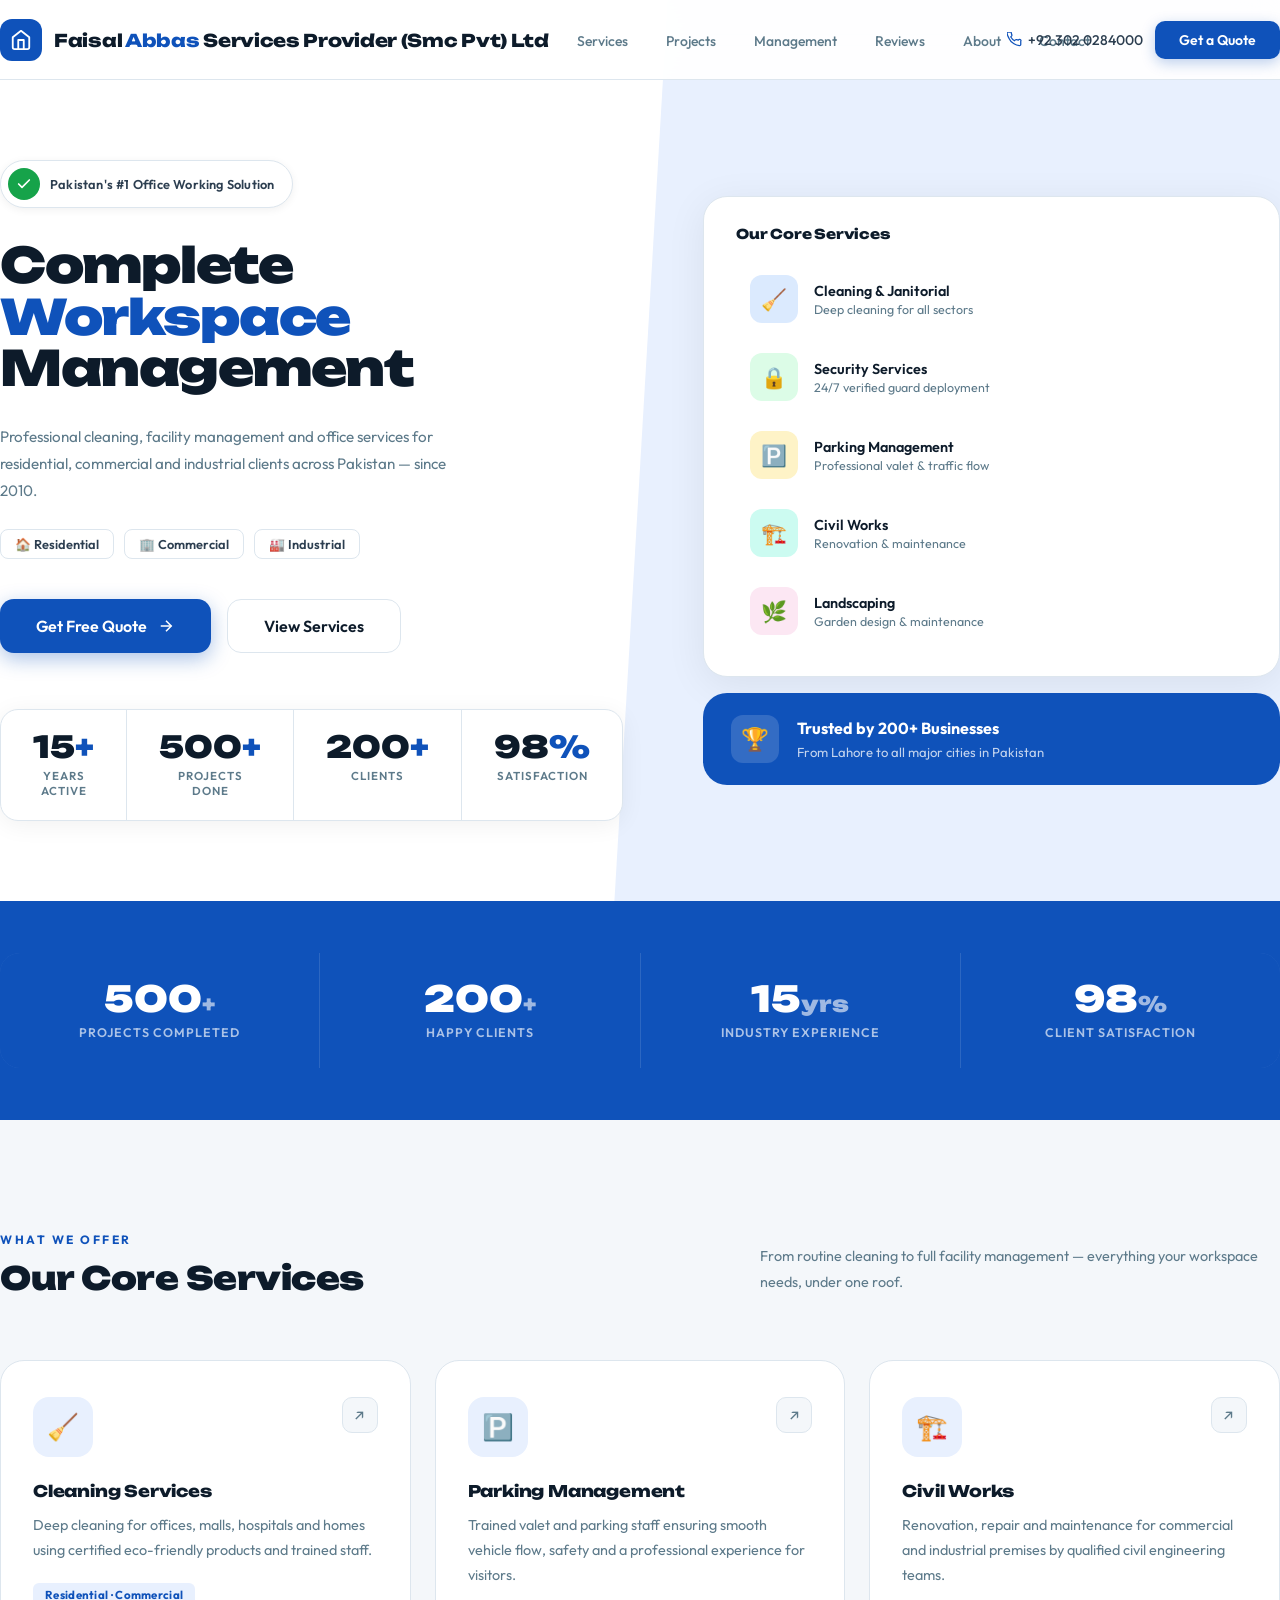
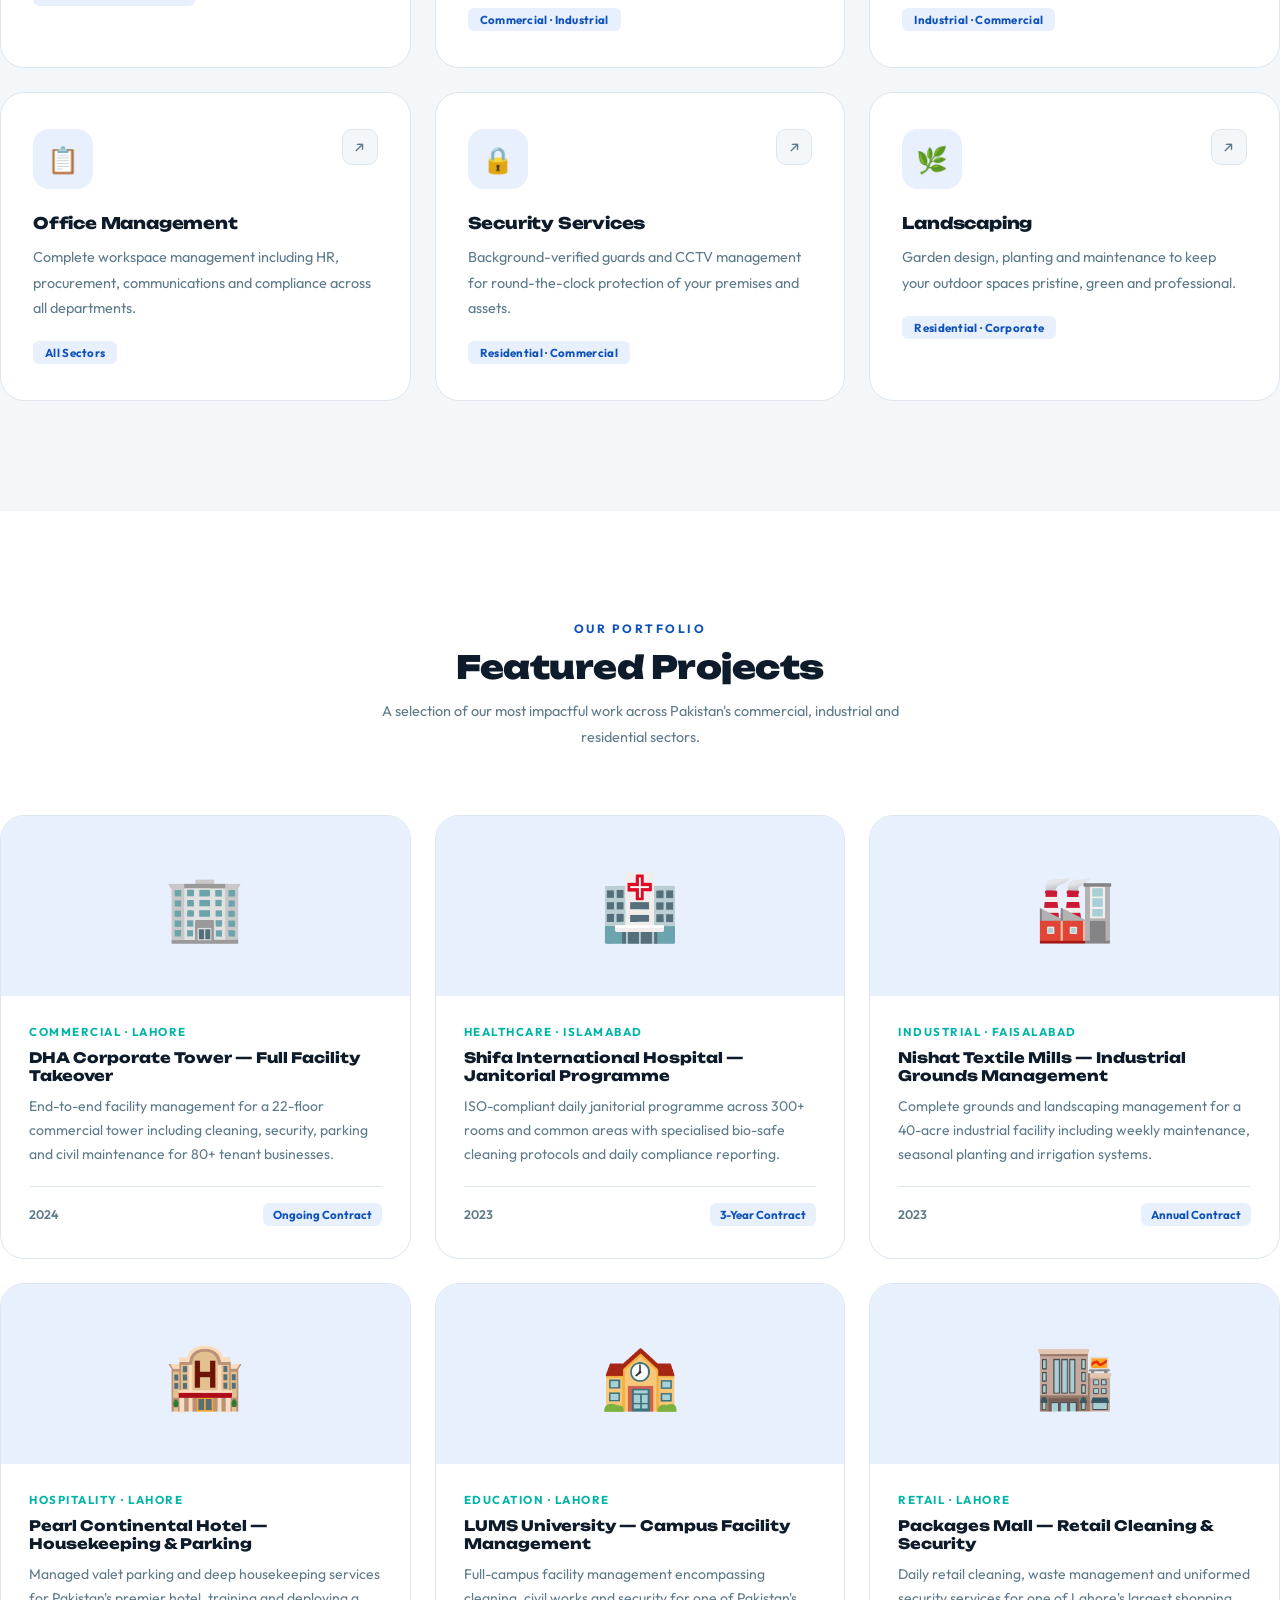
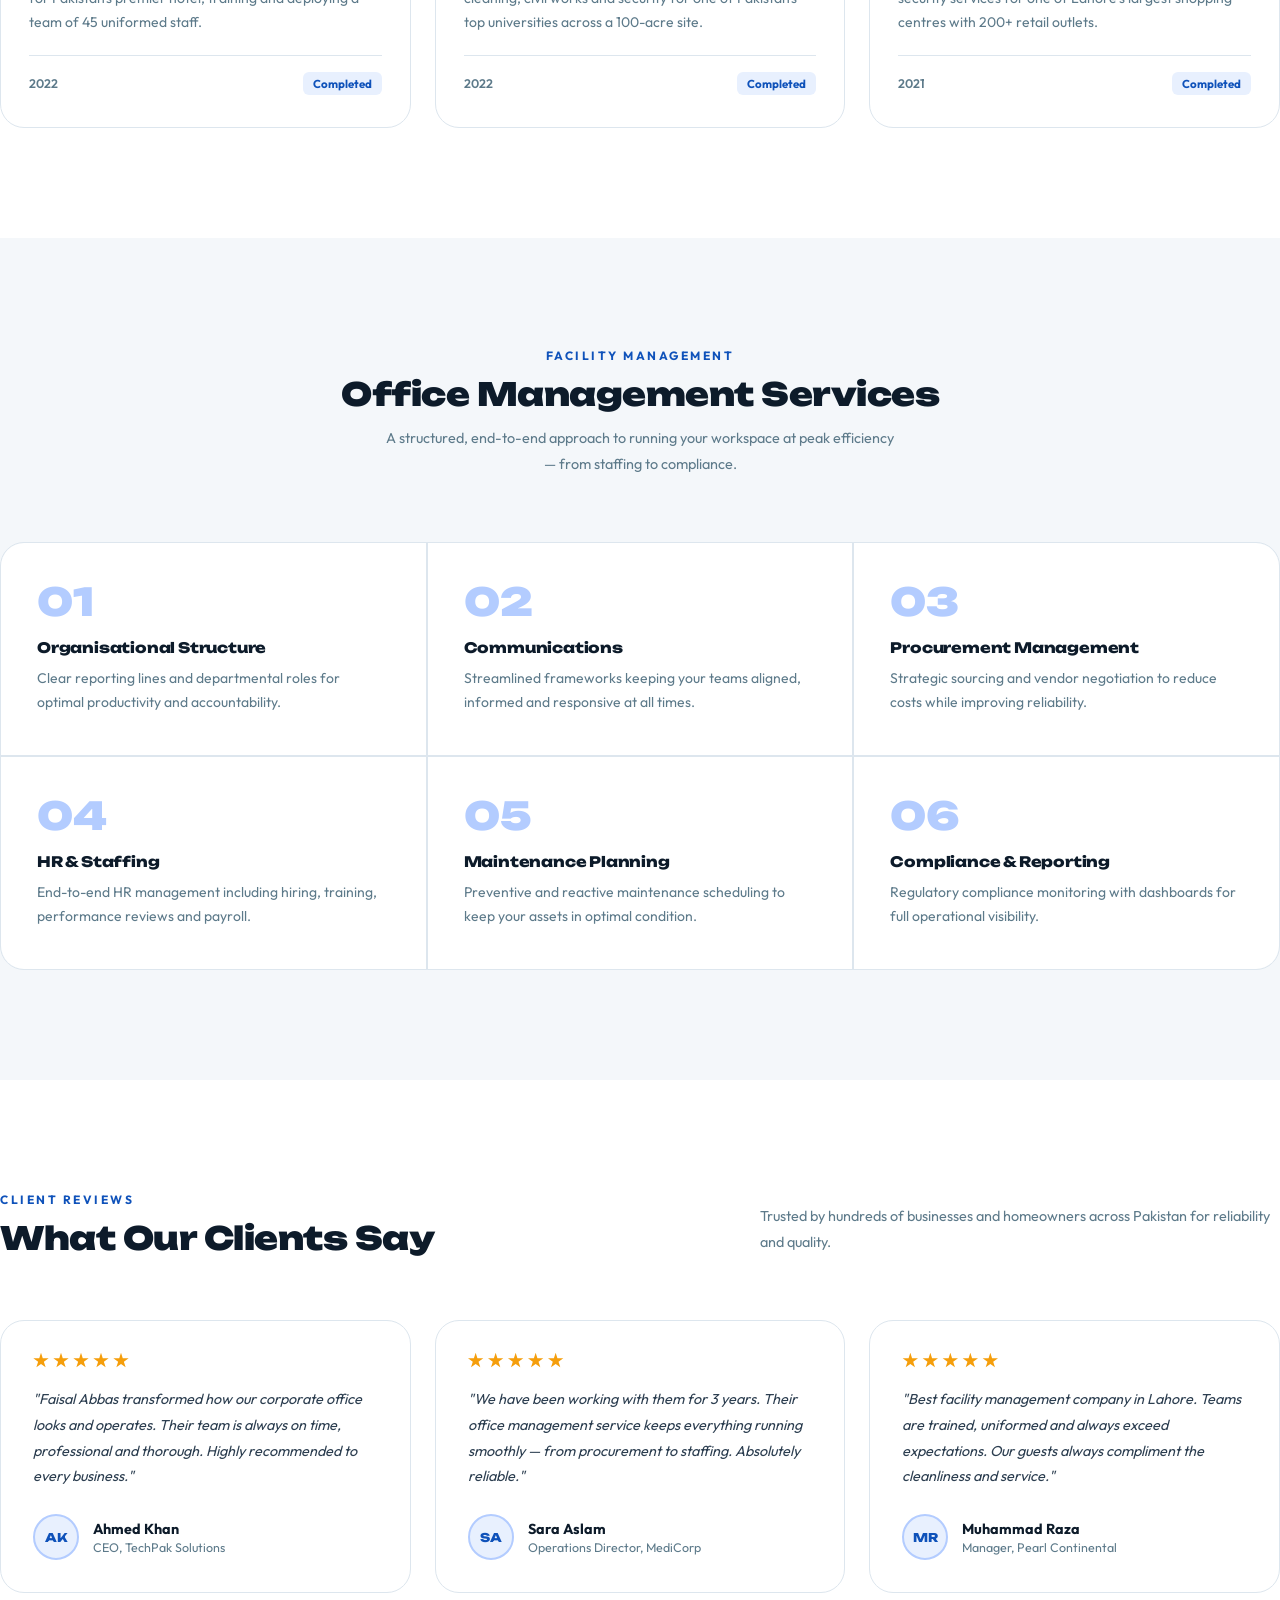
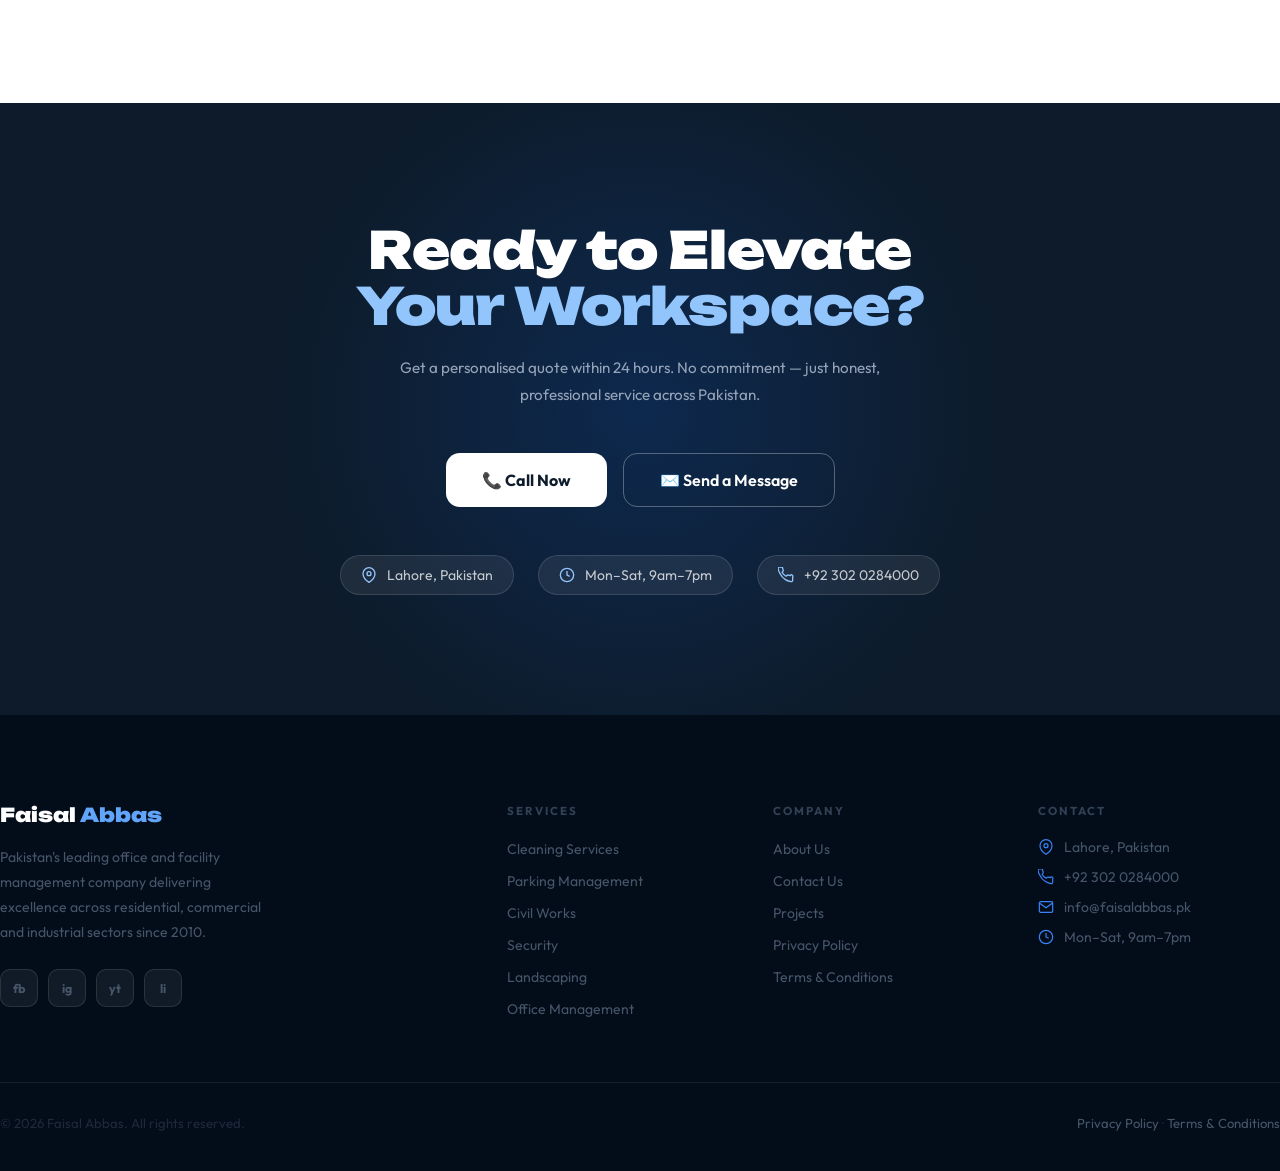
==== commit aebcbdd8: "fixes" ====
--- a/index.html
+++ b/index.html
@@ -23,7 +23,7 @@
                 <polyline points="9 22 9 12 15 12 15 22" />
               </svg>
             </div>
-            <span class="logo-name">Faisal <span>Abbas</span></span>
+            <span class="logo-name">Faisal <span>Abbas</span> Services Provider (Smc Pvt) Ltd</span>
           </a>
 
           <ul class="nav-links">
@@ -43,7 +43,7 @@
                 d="M22 16.92v3a2 2 0 01-2.18 2 19.79 19.79 0 01-8.63-3.07A19.5 19.5 0 013.07 9.81 19.79 19.79 0 01.01 1.18 2 2 0 012 0h3a2 2 0 012 1.72c.127.96.361 1.903.7 2.81a2 2 0 01-.45 2.11L6.09 7.91a16 16 0 006 6l1.27-1.27a2 2 0 012.11-.45c.907.339 1.85.573 2.81.7A2 2 0 0122 14.92v2z"
               />
             </svg>
-            +92 327 8142883
+            +92 302 0284000
           </span>
           <a href="#contact" class="btn-nav">Get a Quote</a>
           <button class="hamburger" id="ham" aria-label="Menu">
@@ -593,7 +593,7 @@
                   d="M22 16.92v3a2 2 0 01-2.18 2 19.79 19.79 0 01-8.63-3.07A19.5 19.5 0 013.07 9.81 19.79 19.79 0 01.01 1.18 2 2 0 012 0h3a2 2 0 012 1.72c.127.96.361 1.903.7 2.81a2 2 0 01-.45 2.11L6.09 7.91a16 16 0 006 6l1.27-1.27a2 2 0 012.11-.45c.907.339 1.85.573 2.81.7A2 2 0 0122 14.92v2z"
                 />
               </svg>
-              +92 327 8142883
+              +92 302 0284000
             </div>
           </div>
         </div>
@@ -654,7 +654,7 @@
                   d="M22 16.92v3a2 2 0 01-2.18 2 19.79 19.79 0 01-8.63-3.07A19.5 19.5 0 013.07 9.81 19.79 19.79 0 01.01 1.18 2 2 0 012 0h3a2 2 0 012 1.72c.127.96.361 1.903.7 2.81a2 2 0 01-.45 2.11L6.09 7.91a16 16 0 006 6l1.27-1.27a2 2 0 012.11-.45c.907.339 1.85.573 2.81.7A2 2 0 0122 14.92v2z"
                 />
               </svg>
-              <a href="tel:+923278142883">+92 327 8142883</a>
+              <a href="tel:+923278142883">+92 302 0284000</a>
             </div>
             <div class="footer-contact-item">
               <svg viewBox="0 0 24 24">
--- a/assets/css/style.css
+++ b/assets/css/style.css
@@ -56,7 +56,6 @@
   width: 100%;
   max-width: var(--max);
   margin: 0 auto;
-  padding: 0 var(--gutter);
 }
 
 .nav {
